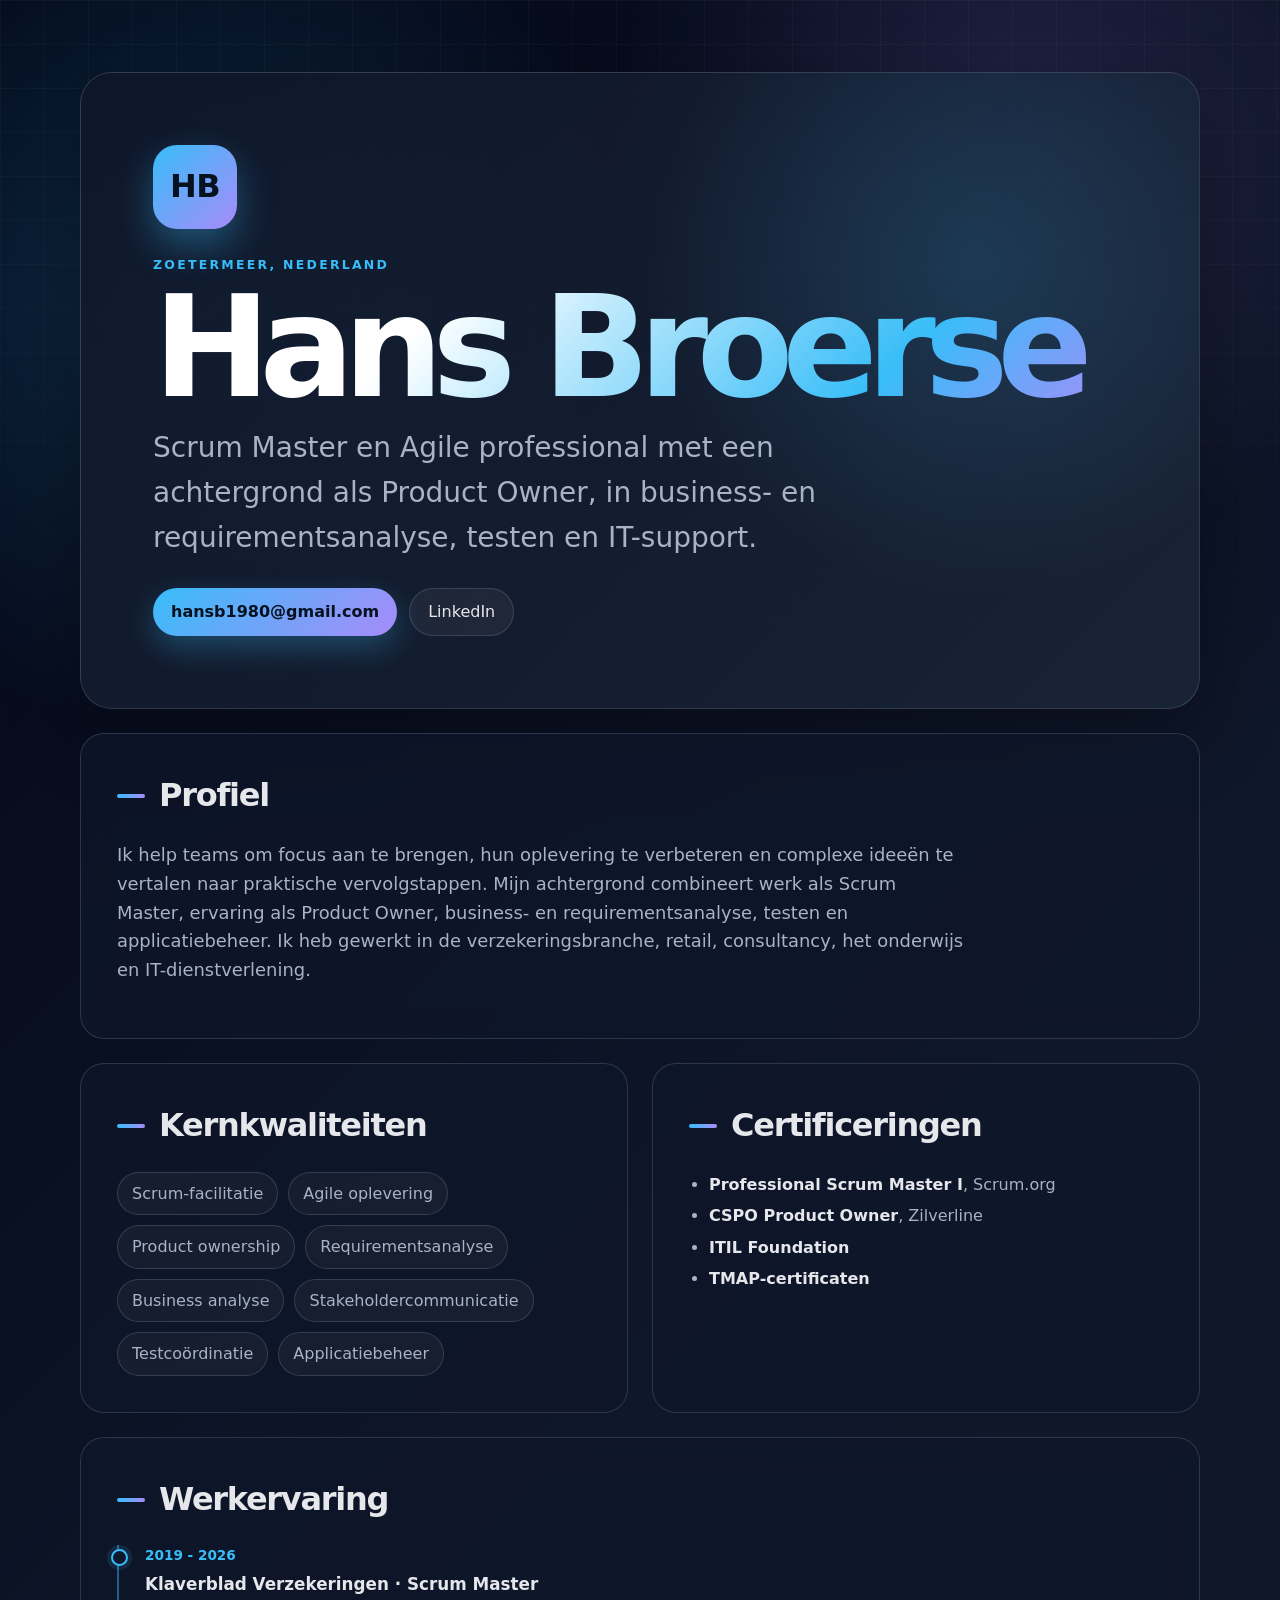
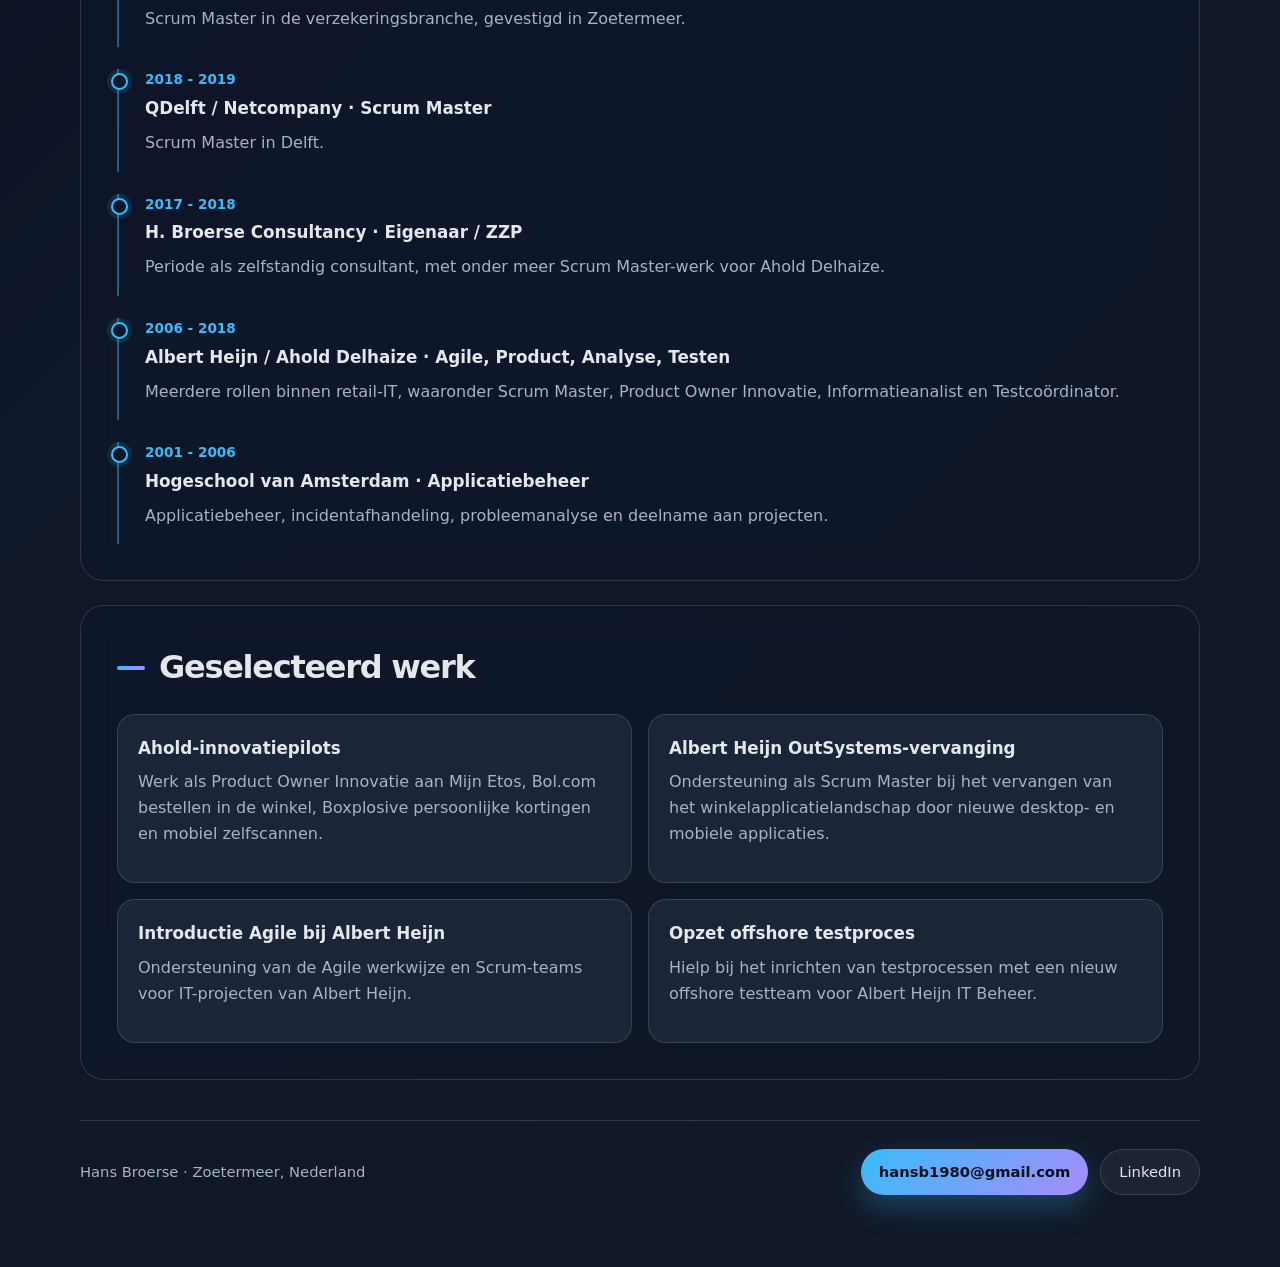
==== index.html @ 8f96da8b "Polish CV page styling Co-Authored-By: Claude Opus 4.8 <noreply@anthropic.com>" ====
<!doctype html>
<html lang="nl">
<head>
  <meta charset="utf-8">
  <meta name="viewport" content="width=device-width, initial-scale=1">
  <title>Hans Broerse | Scrum Master & Agile professional</title>
  <meta name="description" content="Hans Broerse is Scrum Master en Agile professional met ervaring als Product Owner, in business- en requirementsanalyse, testen en IT-support binnen retail, verzekeringen en consultancy.">
  <meta name="robots" content="index, follow">
  <meta name="author" content="Hans Broerse">
  <meta name="theme-color" content="#0f172a">
  <meta property="og:title" content="Hans Broerse | Scrum Master & Agile professional">
  <meta property="og:description" content="Scrum Master en Agile professional met ervaring als Product Owner, in business- en requirementsanalyse, testen en IT-support.">
  <meta property="og:type" content="profile">
  <meta property="og:url" content="https://hansbroerse.nl/">
  <meta property="og:site_name" content="Hans Broerse">
  <meta property="og:locale" content="nl_NL">
  <meta name="twitter:card" content="summary">
  <meta name="twitter:title" content="Hans Broerse | Scrum Master & Agile professional">
  <meta name="twitter:description" content="Scrum Master en Agile professional met ervaring als Product Owner, in business- en requirementsanalyse, testen en IT-support.">
  <link rel="canonical" href="https://hansbroerse.nl/">
  <link rel="me" href="https://www.linkedin.com/in/hans-broerse-25328b5/">
  <link rel="sitemap" type="application/xml" href="/sitemap.xml">
  <link rel="stylesheet" href="styles.css">
  <script type="application/ld+json">
  {
    "@context": "https://schema.org",
    "@type": "Person",
    "name": "Hans Broerse",
    "url": "https://hansbroerse.nl/",
    "email": "mailto:hansb1980@gmail.com",
    "jobTitle": "Scrum Master en Agile professional",
    "address": {
      "@type": "PostalAddress",
      "addressLocality": "Zoetermeer",
      "addressRegion": "Zuid-Holland",
      "addressCountry": "NL"
    },
    "sameAs": [
      "https://www.linkedin.com/in/hans-broerse-25328b5/"
    ],
    "knowsAbout": [
      "Scrum",
      "Agile delivery",
      "Product ownership",
      "Business analyse",
      "Requirementsanalyse",
      "Testcoördinatie",
      "Applicatiebeheer"
    ]
  }
  </script>
</head>
<body>
  <main class="page">
    <section class="hero" aria-labelledby="title">
      <div class="avatar" aria-hidden="true">HB</div>
      <p class="eyebrow">Zoetermeer, Nederland</p>
      <h1 id="title">Hans Broerse</h1>
      <p class="lead">Scrum Master en Agile professional met een achtergrond als Product Owner, in business- en requirementsanalyse, testen en IT-support.</p>
      <div class="actions" aria-label="Contactlinks">
        <a href="mailto:hansb1980@gmail.com">hansb1980@gmail.com</a>
        <a href="https://www.linkedin.com/in/hans-broerse-25328b5/">LinkedIn</a>
      </div>
    </section>

    <section class="panel intro" aria-labelledby="profile-title">
      <h2 id="profile-title">Profiel</h2>
      <p>
        Ik help teams om focus aan te brengen, hun oplevering te verbeteren en complexe ideeën te vertalen naar praktische vervolgstappen. Mijn achtergrond combineert werk als Scrum Master, ervaring als Product Owner, business- en requirementsanalyse, testen en applicatiebeheer. Ik heb gewerkt in de verzekeringsbranche, retail, consultancy, het onderwijs en IT-dienstverlening.
      </p>
    </section>

    <section class="grid two">
      <div class="panel">
        <h2>Kernkwaliteiten</h2>
        <ul class="tags">
          <li>Scrum-facilitatie</li>
          <li>Agile oplevering</li>
          <li>Product ownership</li>
          <li>Requirementsanalyse</li>
          <li>Business analyse</li>
          <li>Stakeholdercommunicatie</li>
          <li>Testcoördinatie</li>
          <li>Applicatiebeheer</li>
        </ul>
      </div>
      <div class="panel">
        <h2>Certificeringen</h2>
        <ul class="clean-list">
          <li><strong>Professional Scrum Master I</strong>, Scrum.org</li>
          <li><strong>CSPO Product Owner</strong>, Zilverline</li>
          <li><strong>ITIL Foundation</strong></li>
          <li><strong>TMAP-certificaten</strong></li>
        </ul>
      </div>
    </section>

    <section class="panel" aria-labelledby="experience-title">
      <h2 id="experience-title">Werkervaring</h2>
      <div class="timeline">
        <article>
          <span>2019 - 2026</span>
          <h3>Klaverblad Verzekeringen · Scrum Master</h3>
          <p>Scrum Master in de verzekeringsbranche, gevestigd in Zoetermeer.</p>
        </article>
        <article>
          <span>2018 - 2019</span>
          <h3>QDelft / Netcompany · Scrum Master</h3>
          <p>Scrum Master in Delft.</p>
        </article>
        <article>
          <span>2017 - 2018</span>
          <h3>H. Broerse Consultancy · Eigenaar / ZZP</h3>
          <p>Periode als zelfstandig consultant, met onder meer Scrum Master-werk voor Ahold Delhaize.</p>
        </article>
        <article>
          <span>2006 - 2018</span>
          <h3>Albert Heijn / Ahold Delhaize · Agile, Product, Analyse, Testen</h3>
          <p>Meerdere rollen binnen retail-IT, waaronder Scrum Master, Product Owner Innovatie, Informatieanalist en Testcoördinator.</p>
        </article>
        <article>
          <span>2001 - 2006</span>
          <h3>Hogeschool van Amsterdam · Applicatiebeheer</h3>
          <p>Applicatiebeheer, incidentafhandeling, probleemanalyse en deelname aan projecten.</p>
        </article>
      </div>
    </section>

    <section class="panel" aria-labelledby="projects-title">
      <h2 id="projects-title">Geselecteerd werk</h2>
      <div class="cards">
        <article>
          <h3>Ahold-innovatiepilots</h3>
          <p>Werk als Product Owner Innovatie aan Mijn Etos, Bol.com bestellen in de winkel, Boxplosive persoonlijke kortingen en mobiel zelfscannen.</p>
        </article>
        <article>
          <h3>Albert Heijn OutSystems-vervanging</h3>
          <p>Ondersteuning als Scrum Master bij het vervangen van het winkelapplicatielandschap door nieuwe desktop- en mobiele applicaties.</p>
        </article>
        <article>
          <h3>Introductie Agile bij Albert Heijn</h3>
          <p>Ondersteuning van de Agile werkwijze en Scrum-teams voor IT-projecten van Albert Heijn.</p>
        </article>
        <article>
          <h3>Opzet offshore testproces</h3>
          <p>Hielp bij het inrichten van testprocessen met een nieuw offshore testteam voor Albert Heijn IT Beheer.</p>
        </article>
      </div>
    </section>

    <footer class="site-footer">
      <p>Hans Broerse · Zoetermeer, Nederland</p>
      <div class="actions" aria-label="Contactlinks">
        <a href="mailto:hansb1980@gmail.com">hansb1980@gmail.com</a>
        <a href="https://www.linkedin.com/in/hans-broerse-25328b5/">LinkedIn</a>
      </div>
    </footer>
  </main>
</body>
</html>
---- styles.css ----
:root {
  color-scheme: dark;
  --bg: #0f172a;
  --panel: rgba(15, 23, 42, 0.78);
  --panel-strong: rgba(30, 41, 59, 0.86);
  --text: #e5e7eb;
  --muted: #a8b3c7;
  --accent: #38bdf8;
  --accent-2: #a78bfa;
  --line: rgba(148, 163, 184, 0.24);
  --shadow: 0 24px 80px rgba(0, 0, 0, 0.32);
}

* { box-sizing: border-box; }

html { scroll-behavior: smooth; }

body {
  margin: 0;
  min-height: 100vh;
  font-family: Inter, ui-sans-serif, system-ui, -apple-system, BlinkMacSystemFont, "Segoe UI", sans-serif;
  line-height: 1.6;
  color: var(--text);
  background:
    radial-gradient(circle at 15% 10%, rgba(56, 189, 248, 0.18), transparent 28rem),
    radial-gradient(circle at 80% 5%, rgba(167, 139, 250, 0.16), transparent 26rem),
    linear-gradient(135deg, #020617 0%, var(--bg) 50%, #111827 100%);
}

body::before {
  content: "";
  position: fixed;
  inset: 0;
  pointer-events: none;
  background-image: linear-gradient(rgba(255,255,255,0.035) 1px, transparent 1px), linear-gradient(90deg, rgba(255,255,255,0.035) 1px, transparent 1px);
  background-size: 44px 44px;
  mask-image: linear-gradient(to bottom, black, transparent 85%);
}

.page {
  width: min(1120px, calc(100% - 32px));
  margin: 0 auto;
  padding: 72px 0;
}

/* Entrance animation with a light stagger. */
@keyframes rise {
  from { opacity: 0; transform: translateY(18px); }
  to { opacity: 1; transform: none; }
}

.page > * { animation: rise 0.6s cubic-bezier(0.2, 0.8, 0.2, 1) both; }
.page > *:nth-child(2) { animation-delay: 0.06s; }
.page > *:nth-child(3) { animation-delay: 0.12s; }
.page > *:nth-child(4) { animation-delay: 0.18s; }
.page > *:nth-child(5) { animation-delay: 0.24s; }
.page > *:nth-child(6) { animation-delay: 0.30s; }

.hero {
  position: relative;
  padding: 72px clamp(24px, 6vw, 72px);
  border: 1px solid var(--line);
  border-radius: 32px;
  background: linear-gradient(135deg, rgba(15, 23, 42, 0.92), rgba(30, 41, 59, 0.72));
  box-shadow: var(--shadow);
  overflow: hidden;
}

.hero::after {
  content: "";
  position: absolute;
  top: -40%;
  right: -10%;
  width: 60%;
  height: 140%;
  background: radial-gradient(circle, rgba(56, 189, 248, 0.16), transparent 60%);
  pointer-events: none;
}

.avatar {
  position: relative;
  z-index: 1;
  display: grid;
  place-items: center;
  width: 84px;
  height: 84px;
  margin-bottom: 26px;
  border-radius: 24px;
  font-size: 2rem;
  font-weight: 800;
  letter-spacing: -0.02em;
  color: #06121f;
  background: linear-gradient(135deg, var(--accent), var(--accent-2));
  box-shadow: 0 16px 36px rgba(56, 189, 248, 0.35);
}

.eyebrow {
  position: relative;
  z-index: 1;
  margin: 0 0 12px;
  color: var(--accent);
  font-size: 0.78rem;
  font-weight: 700;
  letter-spacing: 0.18em;
  text-transform: uppercase;
}

h1, h2, h3, p { margin-top: 0; }

h1 {
  position: relative;
  z-index: 1;
  margin-bottom: 18px;
  max-width: 10ch;
  font-size: clamp(3.6rem, 11vw, 8.8rem);
  line-height: 0.86;
  letter-spacing: -0.08em;
  background: linear-gradient(135deg, #ffffff 28%, var(--accent) 75%, var(--accent-2));
  -webkit-background-clip: text;
  background-clip: text;
  color: transparent;
}

h2 {
  display: flex;
  align-items: center;
  gap: 14px;
  margin-bottom: 20px;
  font-size: clamp(1.35rem, 3vw, 2rem);
  letter-spacing: -0.04em;
}

h2::before {
  content: "";
  flex: none;
  width: 28px;
  height: 4px;
  border-radius: 4px;
  background: linear-gradient(90deg, var(--accent), var(--accent-2));
}

h3 {
  margin-bottom: 8px;
  font-size: 1.05rem;
}

.lead {
  position: relative;
  z-index: 1;
  max-width: 780px;
  margin-bottom: 28px;
  color: var(--muted);
  font-size: clamp(1.2rem, 2.3vw, 1.75rem);
}

.actions {
  position: relative;
  z-index: 1;
  display: flex;
  flex-wrap: wrap;
  gap: 12px;
}

.actions a {
  display: inline-flex;
  align-items: center;
  min-height: 44px;
  padding: 10px 18px;
  border: 1px solid var(--line);
  border-radius: 999px;
  color: var(--text);
  text-decoration: none;
  background: rgba(255, 255, 255, 0.05);
  transition: transform 0.2s ease, border-color 0.2s ease, box-shadow 0.2s ease;
}

.actions a:first-child {
  border: none;
  color: #06121f;
  font-weight: 600;
  background: linear-gradient(135deg, var(--accent), var(--accent-2));
  box-shadow: 0 12px 30px rgba(56, 189, 248, 0.28);
}

.actions a:hover {
  transform: translateY(-2px);
  border-color: var(--accent);
}

.panel {
  margin-top: 24px;
  padding: clamp(22px, 4vw, 36px);
  border: 1px solid var(--line);
  border-radius: 24px;
  background: var(--panel);
  backdrop-filter: blur(16px);
}

.intro p {
  max-width: 850px;
  color: var(--muted);
  font-size: 1.12rem;
}

.grid {
  display: grid;
  gap: 24px;
  margin-top: 24px;
}

.grid.two { grid-template-columns: repeat(2, minmax(0, 1fr)); }
.grid.two .panel { margin-top: 0; }

.tags {
  display: flex;
  flex-wrap: wrap;
  gap: 10px;
  padding: 0;
  margin: 0;
  list-style: none;
}

.tags li {
  padding: 8px 14px;
  border: 1px solid var(--line);
  border-radius: 999px;
  color: var(--muted);
  background: rgba(255, 255, 255, 0.04);
  transition: color 0.2s ease, border-color 0.2s ease, background 0.2s ease;
}

.tags li:hover {
  color: var(--text);
  border-color: var(--accent);
  background: rgba(56, 189, 248, 0.10);
}

.clean-list {
  padding-left: 20px;
  margin: 0;
  color: var(--muted);
}

.clean-list li { margin-bottom: 6px; }
.clean-list strong { color: var(--text); }

.timeline {
  display: grid;
  gap: 22px;
}

.timeline article {
  position: relative;
  padding-left: 26px;
  border-left: 2px solid rgba(56, 189, 248, 0.45);
}

.timeline article::before {
  content: "";
  position: absolute;
  left: -8px;
  top: 4px;
  width: 13px;
  height: 13px;
  border-radius: 50%;
  background: var(--bg);
  border: 2px solid var(--accent);
  box-shadow: 0 0 0 4px rgba(56, 189, 248, 0.12);
}

.timeline span {
  display: block;
  margin-bottom: 4px;
  color: var(--accent);
  font-size: 0.85rem;
  font-weight: 700;
}

.timeline p,
.cards p { color: var(--muted); }

.cards {
  display: grid;
  grid-template-columns: repeat(2, minmax(0, 1fr));
  gap: 16px;
}

.cards article {
  padding: 20px;
  border: 1px solid var(--line);
  border-radius: 18px;
  background: var(--panel-strong);
  transition: transform 0.25s ease, border-color 0.25s ease, box-shadow 0.25s ease;
}

.cards article:hover {
  transform: translateY(-4px);
  border-color: var(--accent);
  box-shadow: 0 18px 44px rgba(0, 0, 0, 0.38);
}

.site-footer {
  display: flex;
  flex-wrap: wrap;
  align-items: center;
  justify-content: space-between;
  gap: 16px;
  margin-top: 40px;
  padding-top: 28px;
  border-top: 1px solid var(--line);
  color: var(--muted);
  font-size: 0.92rem;
}

.site-footer p { margin: 0; }

@media (max-width: 760px) {
  .page { padding: 28px 0; }
  .hero { border-radius: 24px; }
  .grid.two,
  .cards { grid-template-columns: 1fr; }
  h1 { font-size: clamp(3.25rem, 18vw, 5.5rem); }
}

@media (prefers-reduced-motion: reduce) {
  .page > * { animation: none; }
  html { scroll-behavior: auto; }
}

@media print {
  body { background: #fff; color: #000; }
  body::before, .hero::after { display: none; }
  .hero, .panel, .cards article {
    border-color: #d1d5db;
    box-shadow: none;
    background: #fff;
    backdrop-filter: none;
  }
  h1 { -webkit-text-fill-color: #0f172a; color: #0f172a; }
  .lead, .intro p, .tags li, .clean-list, .timeline p, .cards p, .site-footer { color: #1f2937; }
  .actions { display: none; }
}
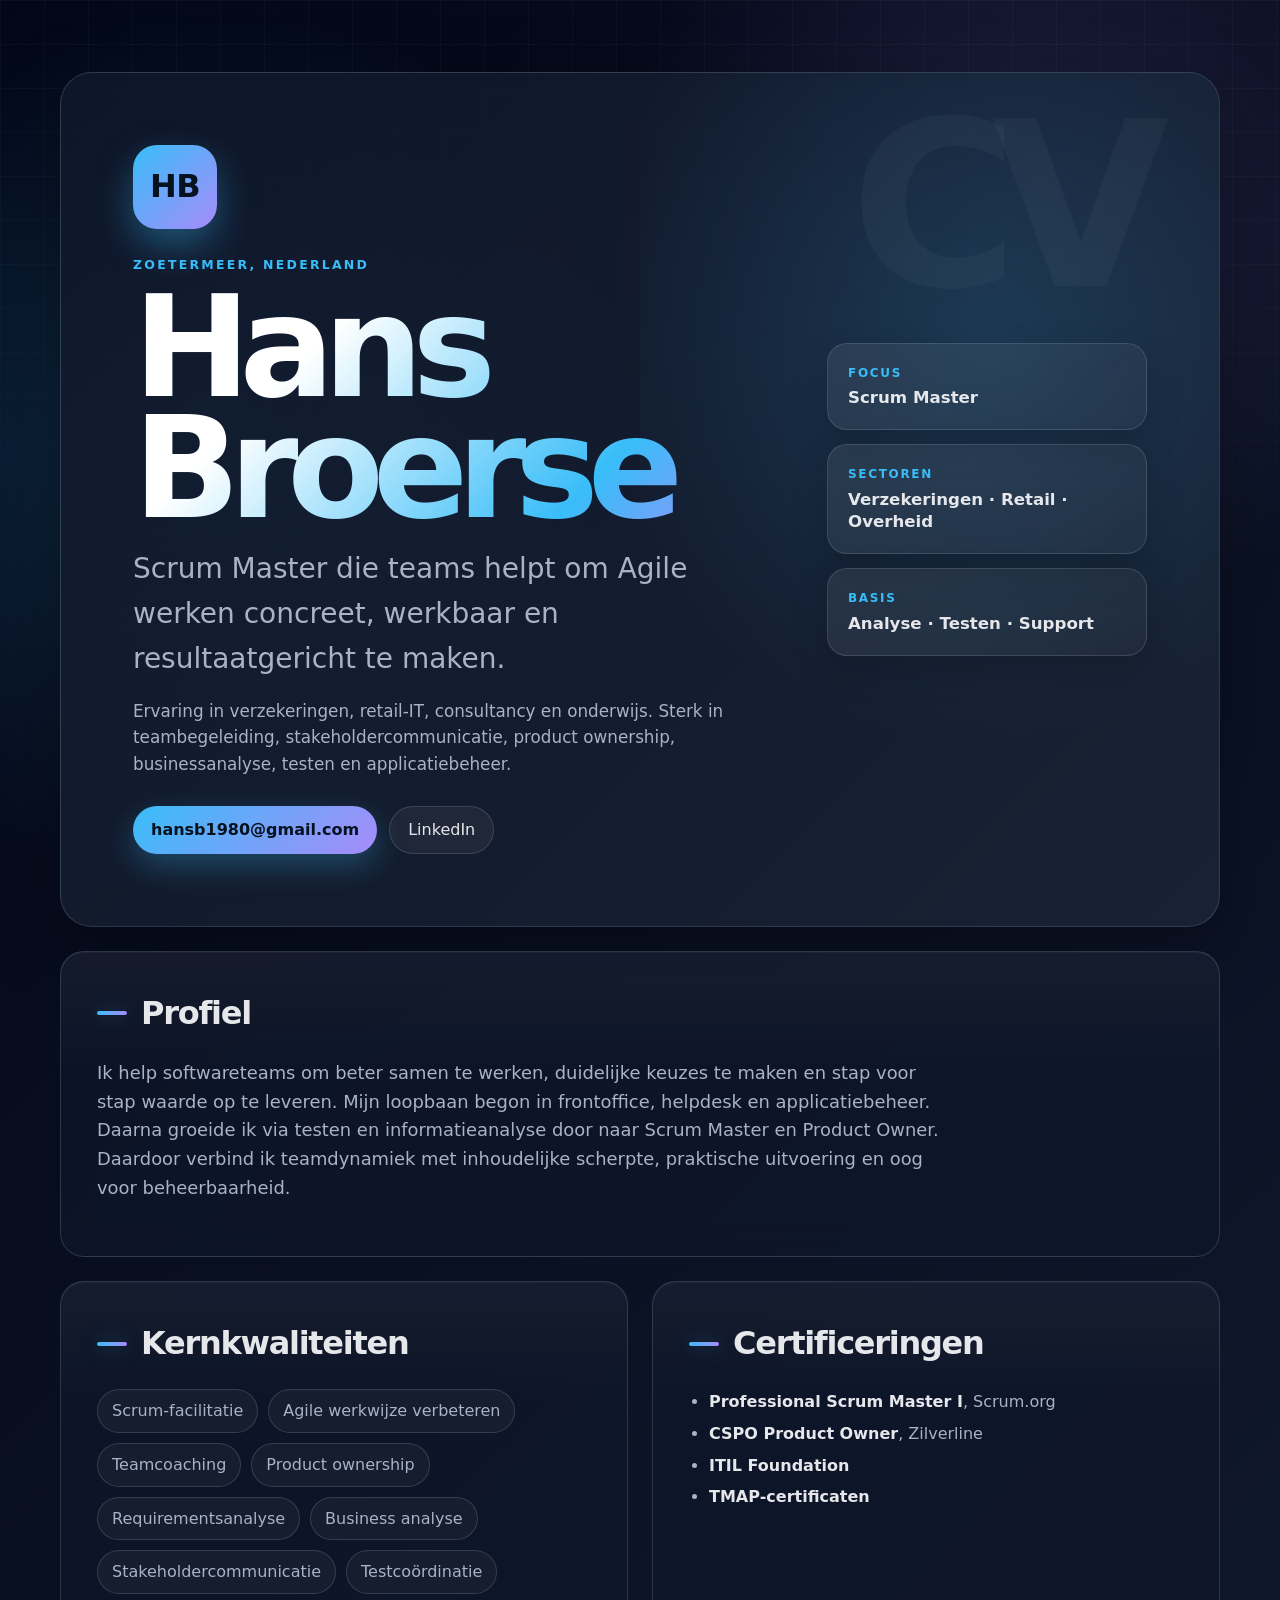
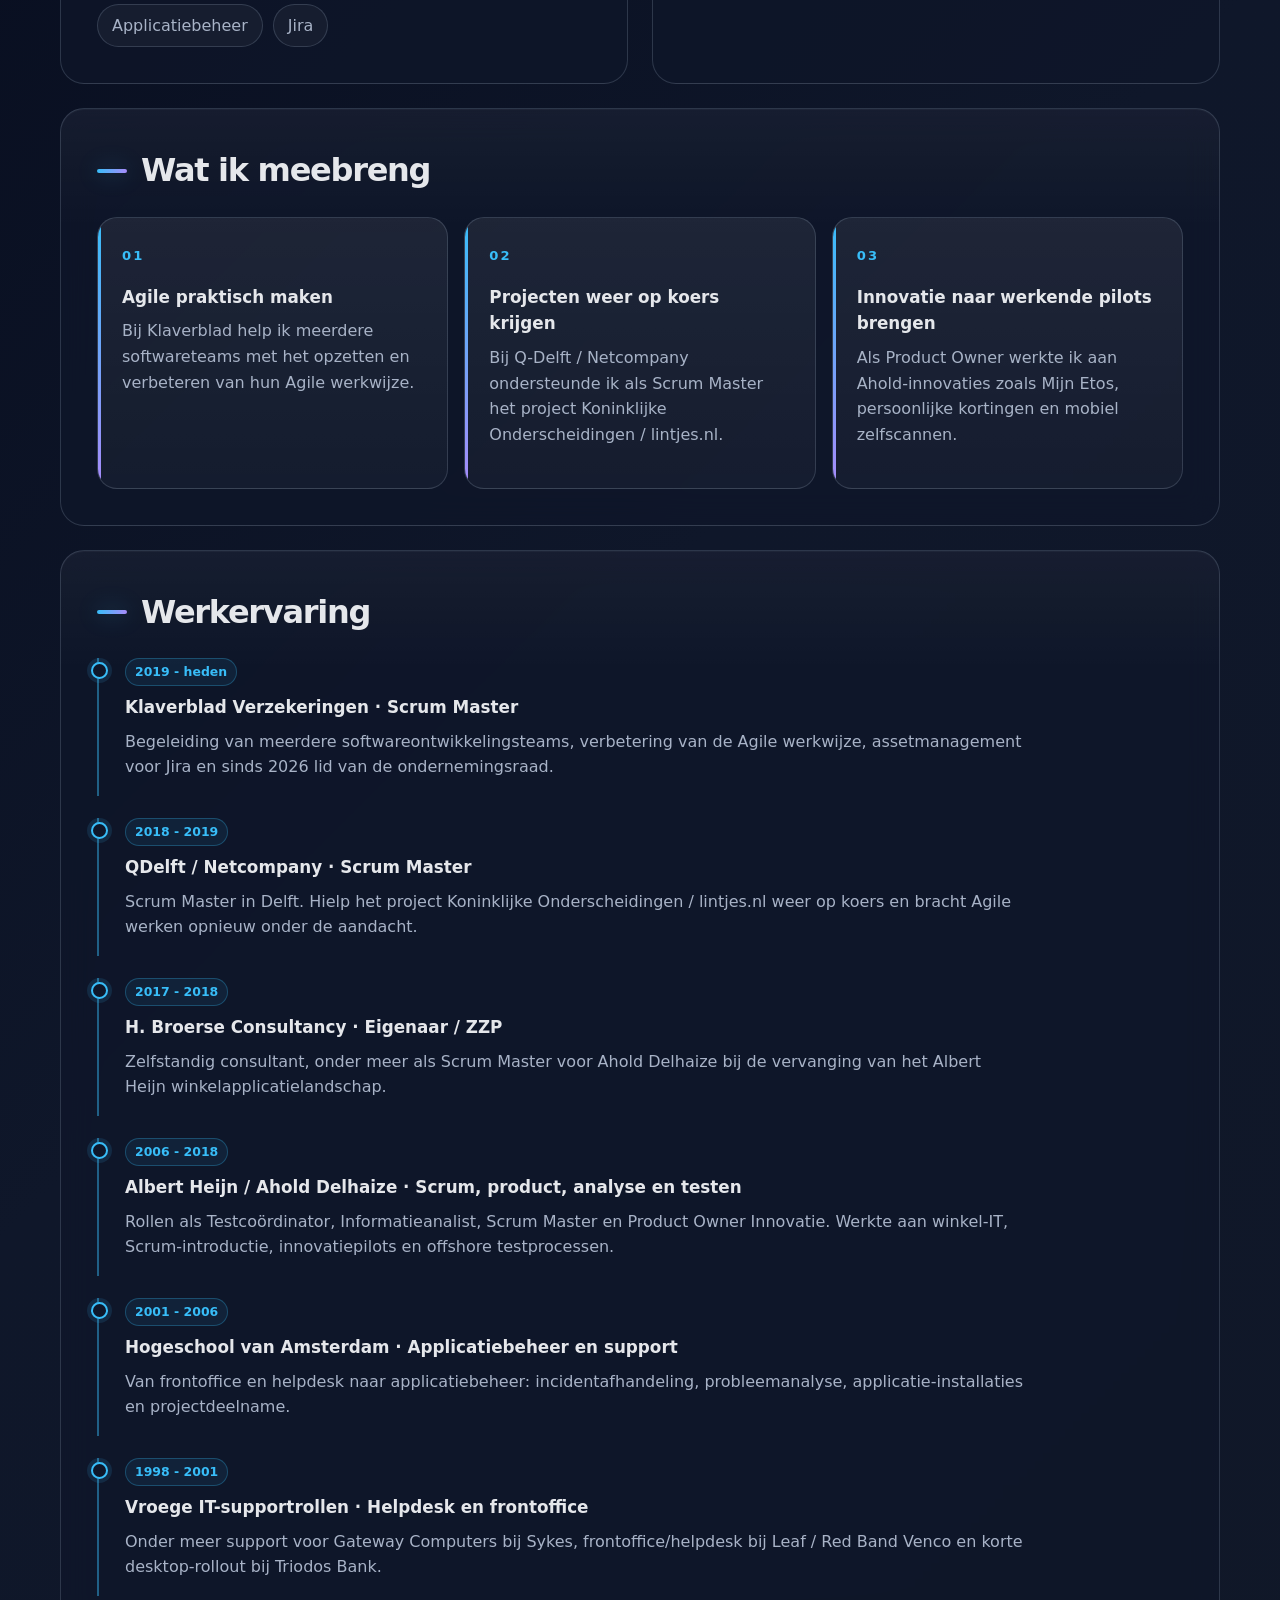
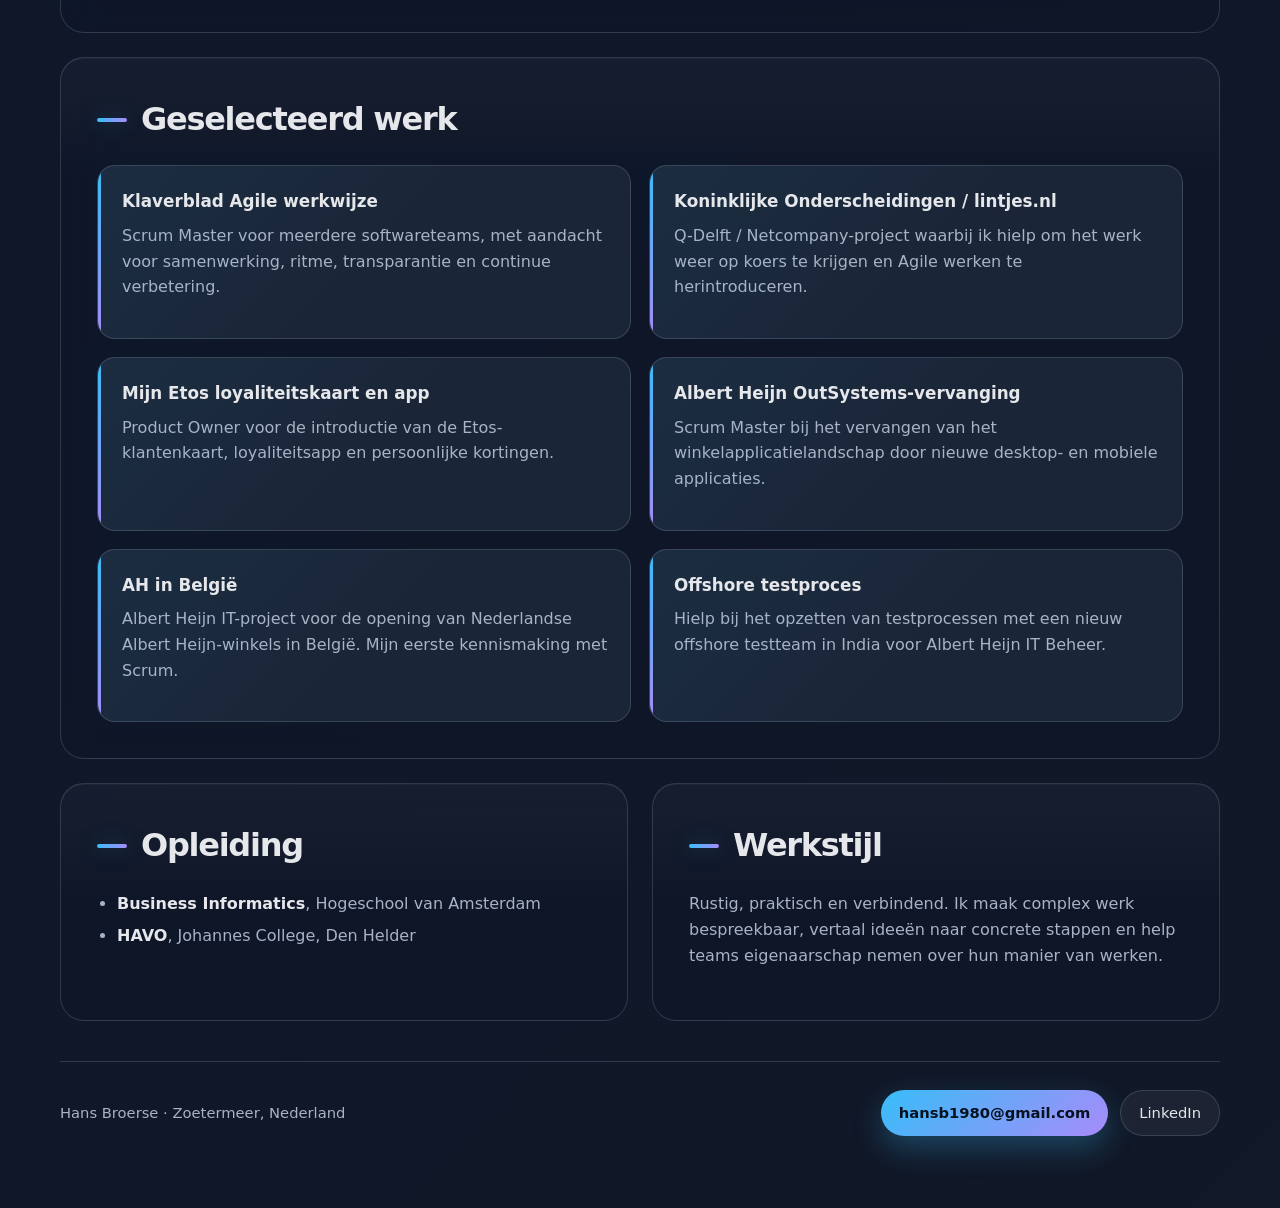
==== commit 847aac97: "Update CV website content and styling" ====
--- a/index.html
+++ b/index.html
@@ -4,19 +4,19 @@
   <meta charset="utf-8">
   <meta name="viewport" content="width=device-width, initial-scale=1">
   <title>Hans Broerse | Scrum Master & Agile professional</title>
-  <meta name="description" content="Hans Broerse is Scrum Master en Agile professional met ervaring als Product Owner, in business- en requirementsanalyse, testen en IT-support binnen retail, verzekeringen en consultancy.">
+  <meta name="description" content="Hans Broerse is Scrum Master en Agile professional in Zoetermeer met ervaring in Scrum, product ownership, businessanalyse, testen, applicatiebeheer, retail-IT en verzekeringen.">
   <meta name="robots" content="index, follow">
   <meta name="author" content="Hans Broerse">
   <meta name="theme-color" content="#0f172a">
   <meta property="og:title" content="Hans Broerse | Scrum Master & Agile professional">
-  <meta property="og:description" content="Scrum Master en Agile professional met ervaring als Product Owner, in business- en requirementsanalyse, testen en IT-support.">
+  <meta property="og:description" content="Scrum Master met ervaring in Agile werken, product ownership, businessanalyse, testen, retail-IT en verzekeringen.">
   <meta property="og:type" content="profile">
   <meta property="og:url" content="https://hansbroerse.nl/">
   <meta property="og:site_name" content="Hans Broerse">
   <meta property="og:locale" content="nl_NL">
   <meta name="twitter:card" content="summary">
   <meta name="twitter:title" content="Hans Broerse | Scrum Master & Agile professional">
-  <meta name="twitter:description" content="Scrum Master en Agile professional met ervaring als Product Owner, in business- en requirementsanalyse, testen en IT-support.">
+  <meta name="twitter:description" content="Scrum Master met ervaring in Agile werken, product ownership, businessanalyse, testen, retail-IT en verzekeringen.">
   <link rel="canonical" href="https://hansbroerse.nl/">
   <link rel="me" href="https://www.linkedin.com/in/hans-broerse-25328b5/">
   <link rel="sitemap" type="application/xml" href="/sitemap.xml">
@@ -45,7 +45,8 @@
       "Business analyse",
       "Requirementsanalyse",
       "Testcoördinatie",
-      "Applicatiebeheer"
+      "Applicatiebeheer",
+      "Jira"
     ]
   }
   </script>
@@ -53,20 +54,28 @@
 <body>
   <main class="page">
     <section class="hero" aria-labelledby="title">
-      <div class="avatar" aria-hidden="true">HB</div>
-      <p class="eyebrow">Zoetermeer, Nederland</p>
-      <h1 id="title">Hans Broerse</h1>
-      <p class="lead">Scrum Master en Agile professional met een achtergrond als Product Owner, in business- en requirementsanalyse, testen en IT-support.</p>
-      <div class="actions" aria-label="Contactlinks">
-        <a href="mailto:hansb1980@gmail.com">hansb1980@gmail.com</a>
-        <a href="https://www.linkedin.com/in/hans-broerse-25328b5/">LinkedIn</a>
-      </div>
+      <div class="hero-content">
+        <div class="avatar" aria-hidden="true">HB</div>
+        <p class="eyebrow">Zoetermeer, Nederland</p>
+        <h1 id="title">Hans Broerse</h1>
+        <p class="lead">Scrum Master die teams helpt om Agile werken concreet, werkbaar en resultaatgericht te maken.</p>
+        <p class="hero-summary">Ervaring in verzekeringen, retail-IT, consultancy en onderwijs. Sterk in teambegeleiding, stakeholdercommunicatie, product ownership, businessanalyse, testen en applicatiebeheer.</p>
+        <div class="actions" aria-label="Contactlinks">
+          <a href="mailto:hansb1980@gmail.com">hansb1980@gmail.com</a>
+          <a href="https://www.linkedin.com/in/hans-broerse-25328b5/">LinkedIn</a>
+        </div>
+      </div>
+      <dl class="hero-facts" aria-label="CV in het kort">
+        <div><dt>Focus</dt><dd>Scrum Master</dd></div>
+        <div><dt>Sectoren</dt><dd>Verzekeringen · Retail · Overheid</dd></div>
+        <div><dt>Basis</dt><dd>Analyse · Testen · Support</dd></div>
+      </dl>
     </section>
 
     <section class="panel intro" aria-labelledby="profile-title">
       <h2 id="profile-title">Profiel</h2>
       <p>
-        Ik help teams om focus aan te brengen, hun oplevering te verbeteren en complexe ideeën te vertalen naar praktische vervolgstappen. Mijn achtergrond combineert werk als Scrum Master, ervaring als Product Owner, business- en requirementsanalyse, testen en applicatiebeheer. Ik heb gewerkt in de verzekeringsbranche, retail, consultancy, het onderwijs en IT-dienstverlening.
+        Ik help softwareteams om beter samen te werken, duidelijke keuzes te maken en stap voor stap waarde op te leveren. Mijn loopbaan begon in frontoffice, helpdesk en applicatiebeheer. Daarna groeide ik via testen en informatieanalyse door naar Scrum Master en Product Owner. Daardoor verbind ik teamdynamiek met inhoudelijke scherpte, praktische uitvoering en oog voor beheerbaarheid.
       </p>
     </section>
 
@@ -75,13 +84,15 @@
         <h2>Kernkwaliteiten</h2>
         <ul class="tags">
           <li>Scrum-facilitatie</li>
-          <li>Agile oplevering</li>
+          <li>Agile werkwijze verbeteren</li>
+          <li>Teamcoaching</li>
           <li>Product ownership</li>
           <li>Requirementsanalyse</li>
           <li>Business analyse</li>
           <li>Stakeholdercommunicatie</li>
           <li>Testcoördinatie</li>
           <li>Applicatiebeheer</li>
+          <li>Jira</li>
         </ul>
       </div>
       <div class="panel">
@@ -95,33 +106,59 @@
       </div>
     </section>
 
+    <section class="panel" aria-labelledby="highlights-title">
+      <h2 id="highlights-title">Wat ik meebreng</h2>
+      <div class="highlight-grid">
+        <article>
+          <span>01</span>
+          <h3>Agile praktisch maken</h3>
+          <p>Bij Klaverblad help ik meerdere softwareteams met het opzetten en verbeteren van hun Agile werkwijze.</p>
+        </article>
+        <article>
+          <span>02</span>
+          <h3>Projecten weer op koers krijgen</h3>
+          <p>Bij Q-Delft / Netcompany ondersteunde ik als Scrum Master het project Koninklijke Onderscheidingen / lintjes.nl.</p>
+        </article>
+        <article>
+          <span>03</span>
+          <h3>Innovatie naar werkende pilots brengen</h3>
+          <p>Als Product Owner werkte ik aan Ahold-innovaties zoals Mijn Etos, persoonlijke kortingen en mobiel zelfscannen.</p>
+        </article>
+      </div>
+    </section>
+
     <section class="panel" aria-labelledby="experience-title">
       <h2 id="experience-title">Werkervaring</h2>
       <div class="timeline">
         <article>
-          <span>2019 - 2026</span>
+          <span>2019 - heden</span>
           <h3>Klaverblad Verzekeringen · Scrum Master</h3>
-          <p>Scrum Master in de verzekeringsbranche, gevestigd in Zoetermeer.</p>
+          <p>Begeleiding van meerdere softwareontwikkelingsteams, verbetering van de Agile werkwijze, assetmanagement voor Jira en sinds 2026 lid van de ondernemingsraad.</p>
         </article>
         <article>
           <span>2018 - 2019</span>
           <h3>QDelft / Netcompany · Scrum Master</h3>
-          <p>Scrum Master in Delft.</p>
+          <p>Scrum Master in Delft. Hielp het project Koninklijke Onderscheidingen / lintjes.nl weer op koers en bracht Agile werken opnieuw onder de aandacht.</p>
         </article>
         <article>
           <span>2017 - 2018</span>
           <h3>H. Broerse Consultancy · Eigenaar / ZZP</h3>
-          <p>Periode als zelfstandig consultant, met onder meer Scrum Master-werk voor Ahold Delhaize.</p>
+          <p>Zelfstandig consultant, onder meer als Scrum Master voor Ahold Delhaize bij de vervanging van het Albert Heijn winkelapplicatielandschap.</p>
         </article>
         <article>
           <span>2006 - 2018</span>
-          <h3>Albert Heijn / Ahold Delhaize · Agile, Product, Analyse, Testen</h3>
-          <p>Meerdere rollen binnen retail-IT, waaronder Scrum Master, Product Owner Innovatie, Informatieanalist en Testcoördinator.</p>
+          <h3>Albert Heijn / Ahold Delhaize · Scrum, product, analyse en testen</h3>
+          <p>Rollen als Testcoördinator, Informatieanalist, Scrum Master en Product Owner Innovatie. Werkte aan winkel-IT, Scrum-introductie, innovatiepilots en offshore testprocessen.</p>
         </article>
         <article>
           <span>2001 - 2006</span>
-          <h3>Hogeschool van Amsterdam · Applicatiebeheer</h3>
-          <p>Applicatiebeheer, incidentafhandeling, probleemanalyse en deelname aan projecten.</p>
+          <h3>Hogeschool van Amsterdam · Applicatiebeheer en support</h3>
+          <p>Van frontoffice en helpdesk naar applicatiebeheer: incidentafhandeling, probleemanalyse, applicatie-installaties en projectdeelname.</p>
+        </article>
+        <article>
+          <span>1998 - 2001</span>
+          <h3>Vroege IT-supportrollen · Helpdesk en frontoffice</h3>
+          <p>Onder meer support voor Gateway Computers bij Sykes, frontoffice/helpdesk bij Leaf / Red Band Venco en korte desktop-rollout bij Triodos Bank.</p>
         </article>
       </div>
     </section>
@@ -130,21 +167,43 @@
       <h2 id="projects-title">Geselecteerd werk</h2>
       <div class="cards">
         <article>
-          <h3>Ahold-innovatiepilots</h3>
-          <p>Werk als Product Owner Innovatie aan Mijn Etos, Bol.com bestellen in de winkel, Boxplosive persoonlijke kortingen en mobiel zelfscannen.</p>
+          <h3>Klaverblad Agile werkwijze</h3>
+          <p>Scrum Master voor meerdere softwareteams, met aandacht voor samenwerking, ritme, transparantie en continue verbetering.</p>
+        </article>
+        <article>
+          <h3>Koninklijke Onderscheidingen / lintjes.nl</h3>
+          <p>Q-Delft / Netcompany-project waarbij ik hielp om het werk weer op koers te krijgen en Agile werken te herintroduceren.</p>
+        </article>
+        <article>
+          <h3>Mijn Etos loyaliteitskaart en app</h3>
+          <p>Product Owner voor de introductie van de Etos-klantenkaart, loyaliteitsapp en persoonlijke kortingen.</p>
         </article>
         <article>
           <h3>Albert Heijn OutSystems-vervanging</h3>
-          <p>Ondersteuning als Scrum Master bij het vervangen van het winkelapplicatielandschap door nieuwe desktop- en mobiele applicaties.</p>
-        </article>
-        <article>
-          <h3>Introductie Agile bij Albert Heijn</h3>
-          <p>Ondersteuning van de Agile werkwijze en Scrum-teams voor IT-projecten van Albert Heijn.</p>
-        </article>
-        <article>
-          <h3>Opzet offshore testproces</h3>
-          <p>Hielp bij het inrichten van testprocessen met een nieuw offshore testteam voor Albert Heijn IT Beheer.</p>
-        </article>
+          <p>Scrum Master bij het vervangen van het winkelapplicatielandschap door nieuwe desktop- en mobiele applicaties.</p>
+        </article>
+        <article>
+          <h3>AH in België</h3>
+          <p>Albert Heijn IT-project voor de opening van Nederlandse Albert Heijn-winkels in België. Mijn eerste kennismaking met Scrum.</p>
+        </article>
+        <article>
+          <h3>Offshore testproces</h3>
+          <p>Hielp bij het opzetten van testprocessen met een nieuw offshore testteam in India voor Albert Heijn IT Beheer.</p>
+        </article>
+      </div>
+    </section>
+
+    <section class="grid two">
+      <div class="panel">
+        <h2>Opleiding</h2>
+        <ul class="clean-list">
+          <li><strong>Business Informatics</strong>, Hogeschool van Amsterdam</li>
+          <li><strong>HAVO</strong>, Johannes College, Den Helder</li>
+        </ul>
+      </div>
+      <div class="panel">
+        <h2>Werkstijl</h2>
+        <p class="muted-text">Rustig, praktisch en verbindend. Ik maak complex werk bespreekbaar, vertaal ideeën naar concrete stappen en help teams eigenaarschap nemen over hun manier van werken.</p>
       </div>
     </section>
 
--- a/styles.css
+++ b/styles.css
@@ -38,7 +38,7 @@
 }
 
 .page {
-  width: min(1120px, calc(100% - 32px));
+  width: min(1160px, calc(100% - 32px));
   margin: 0 auto;
   padding: 72px 0;
 }
@@ -58,12 +58,35 @@
 
 .hero {
   position: relative;
+  display: grid;
+  grid-template-columns: minmax(0, 1fr) 320px;
+  gap: clamp(28px, 6vw, 64px);
+  align-items: center;
   padding: 72px clamp(24px, 6vw, 72px);
   border: 1px solid var(--line);
   border-radius: 32px;
   background: linear-gradient(135deg, rgba(15, 23, 42, 0.92), rgba(30, 41, 59, 0.72));
   box-shadow: var(--shadow);
   overflow: hidden;
+}
+
+.hero-content,
+.hero-facts {
+  position: relative;
+  z-index: 1;
+}
+
+.hero::before {
+  content: "CV";
+  position: absolute;
+  right: clamp(26px, 6vw, 82px);
+  top: 18px;
+  color: rgba(255, 255, 255, 0.035);
+  font-size: clamp(8rem, 18vw, 15rem);
+  font-weight: 900;
+  letter-spacing: -0.12em;
+  line-height: 1;
+  pointer-events: none;
 }
 
 .hero::after {
@@ -133,10 +156,11 @@
 h2::before {
   content: "";
   flex: none;
-  width: 28px;
+  width: 30px;
   height: 4px;
   border-radius: 4px;
   background: linear-gradient(90deg, var(--accent), var(--accent-2));
+  box-shadow: 0 0 22px rgba(56, 189, 248, 0.35);
 }
 
 h3 {
@@ -148,9 +172,47 @@
   position: relative;
   z-index: 1;
   max-width: 780px;
+  margin-bottom: 16px;
+  color: var(--muted);
+  font-size: clamp(1.2rem, 2.3vw, 1.75rem);
+}
+
+.hero-summary {
+  max-width: 720px;
   margin-bottom: 28px;
   color: var(--muted);
-  font-size: clamp(1.2rem, 2.3vw, 1.75rem);
+  font-size: 1.05rem;
+}
+
+.hero-facts {
+  display: grid;
+  gap: 14px;
+  margin: 0;
+}
+
+.hero-facts div {
+  padding: 20px;
+  border: 1px solid var(--line);
+  border-radius: 20px;
+  background: linear-gradient(135deg, rgba(255, 255, 255, 0.08), rgba(255, 255, 255, 0.035));
+  box-shadow: 0 16px 36px rgba(0, 0, 0, 0.18);
+}
+
+.hero-facts dt {
+  margin-bottom: 4px;
+  color: var(--accent);
+  font-size: 0.75rem;
+  font-weight: 800;
+  letter-spacing: 0.14em;
+  text-transform: uppercase;
+}
+
+.hero-facts dd {
+  margin: 0;
+  color: var(--text);
+  font-size: 1.04rem;
+  font-weight: 750;
+  line-height: 1.35;
 }
 
 .actions {
@@ -188,11 +250,15 @@
 }
 
 .panel {
+  position: relative;
   margin-top: 24px;
   padding: clamp(22px, 4vw, 36px);
   border: 1px solid var(--line);
   border-radius: 24px;
-  background: var(--panel);
+  background:
+    linear-gradient(180deg, rgba(255, 255, 255, 0.035), transparent 120px),
+    var(--panel);
+  box-shadow: inset 0 1px 0 rgba(255, 255, 255, 0.035);
   backdrop-filter: blur(16px);
 }
 
@@ -243,6 +309,44 @@
 
 .clean-list li { margin-bottom: 6px; }
 .clean-list strong { color: var(--text); }
+
+.highlight-grid {
+  display: grid;
+  grid-template-columns: repeat(3, minmax(0, 1fr));
+  gap: 16px;
+}
+
+.highlight-grid article {
+  position: relative;
+  padding: 24px;
+  border: 1px solid var(--line);
+  border-radius: 20px;
+  background: linear-gradient(180deg, rgba(255, 255, 255, 0.07), rgba(255, 255, 255, 0.03));
+  overflow: hidden;
+}
+
+.highlight-grid article::before,
+.cards article::before {
+  content: "";
+  position: absolute;
+  inset: 0 auto 0 0;
+  width: 3px;
+  background: linear-gradient(180deg, var(--accent), var(--accent-2));
+}
+
+.highlight-grid span {
+  display: inline-flex;
+  margin-bottom: 18px;
+  color: var(--accent);
+  font-size: 0.82rem;
+  font-weight: 800;
+  letter-spacing: 0.16em;
+}
+
+.highlight-grid p,
+.muted-text {
+  color: var(--muted);
+}
 
 .timeline {
   display: grid;
@@ -269,27 +373,41 @@
 }
 
 .timeline span {
-  display: block;
-  margin-bottom: 4px;
+  display: inline-flex;
+  margin-bottom: 8px;
+  padding: 3px 9px;
+  border: 1px solid rgba(56, 189, 248, 0.28);
+  border-radius: 999px;
   color: var(--accent);
-  font-size: 0.85rem;
-  font-weight: 700;
+  background: rgba(56, 189, 248, 0.08);
+  font-size: 0.78rem;
+  font-weight: 800;
 }
 
 .timeline p,
 .cards p { color: var(--muted); }
 
+.timeline p {
+  max-width: 900px;
+  font-size: 1rem;
+}
+
 .cards {
   display: grid;
   grid-template-columns: repeat(2, minmax(0, 1fr));
-  gap: 16px;
+  gap: 18px;
 }
 
 .cards article {
-  padding: 20px;
+  position: relative;
+  min-height: 132px;
+  padding: 22px 22px 22px 24px;
   border: 1px solid var(--line);
   border-radius: 18px;
-  background: var(--panel-strong);
+  background:
+    linear-gradient(135deg, rgba(56, 189, 248, 0.055), transparent 55%),
+    var(--panel-strong);
+  overflow: hidden;
   transition: transform 0.25s ease, border-color 0.25s ease, box-shadow 0.25s ease;
 }
 
@@ -316,8 +434,13 @@
 
 @media (max-width: 760px) {
   .page { padding: 28px 0; }
-  .hero { border-radius: 24px; }
+  .hero {
+    grid-template-columns: 1fr;
+    border-radius: 24px;
+  }
+  .hero-facts { grid-template-columns: 1fr; }
   .grid.two,
+  .highlight-grid,
   .cards { grid-template-columns: 1fr; }
   h1 { font-size: clamp(3.25rem, 18vw, 5.5rem); }
 }
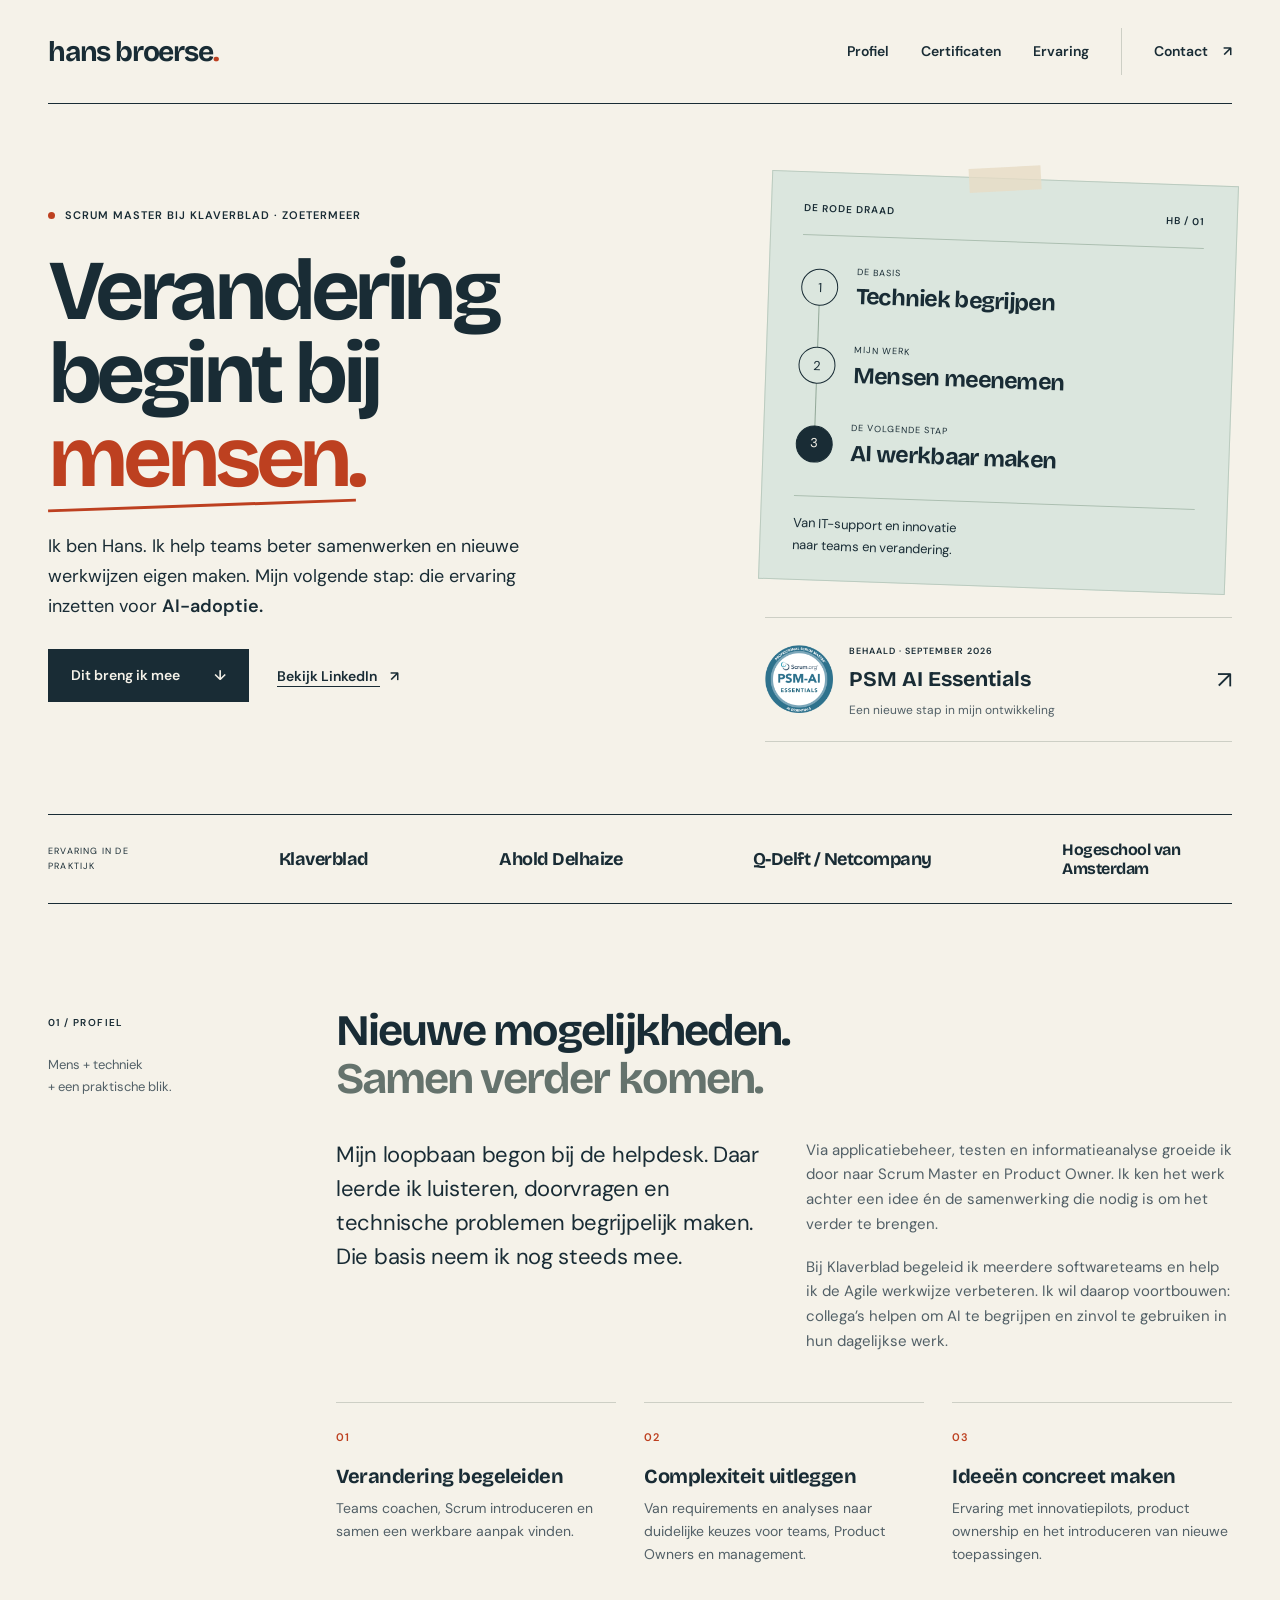
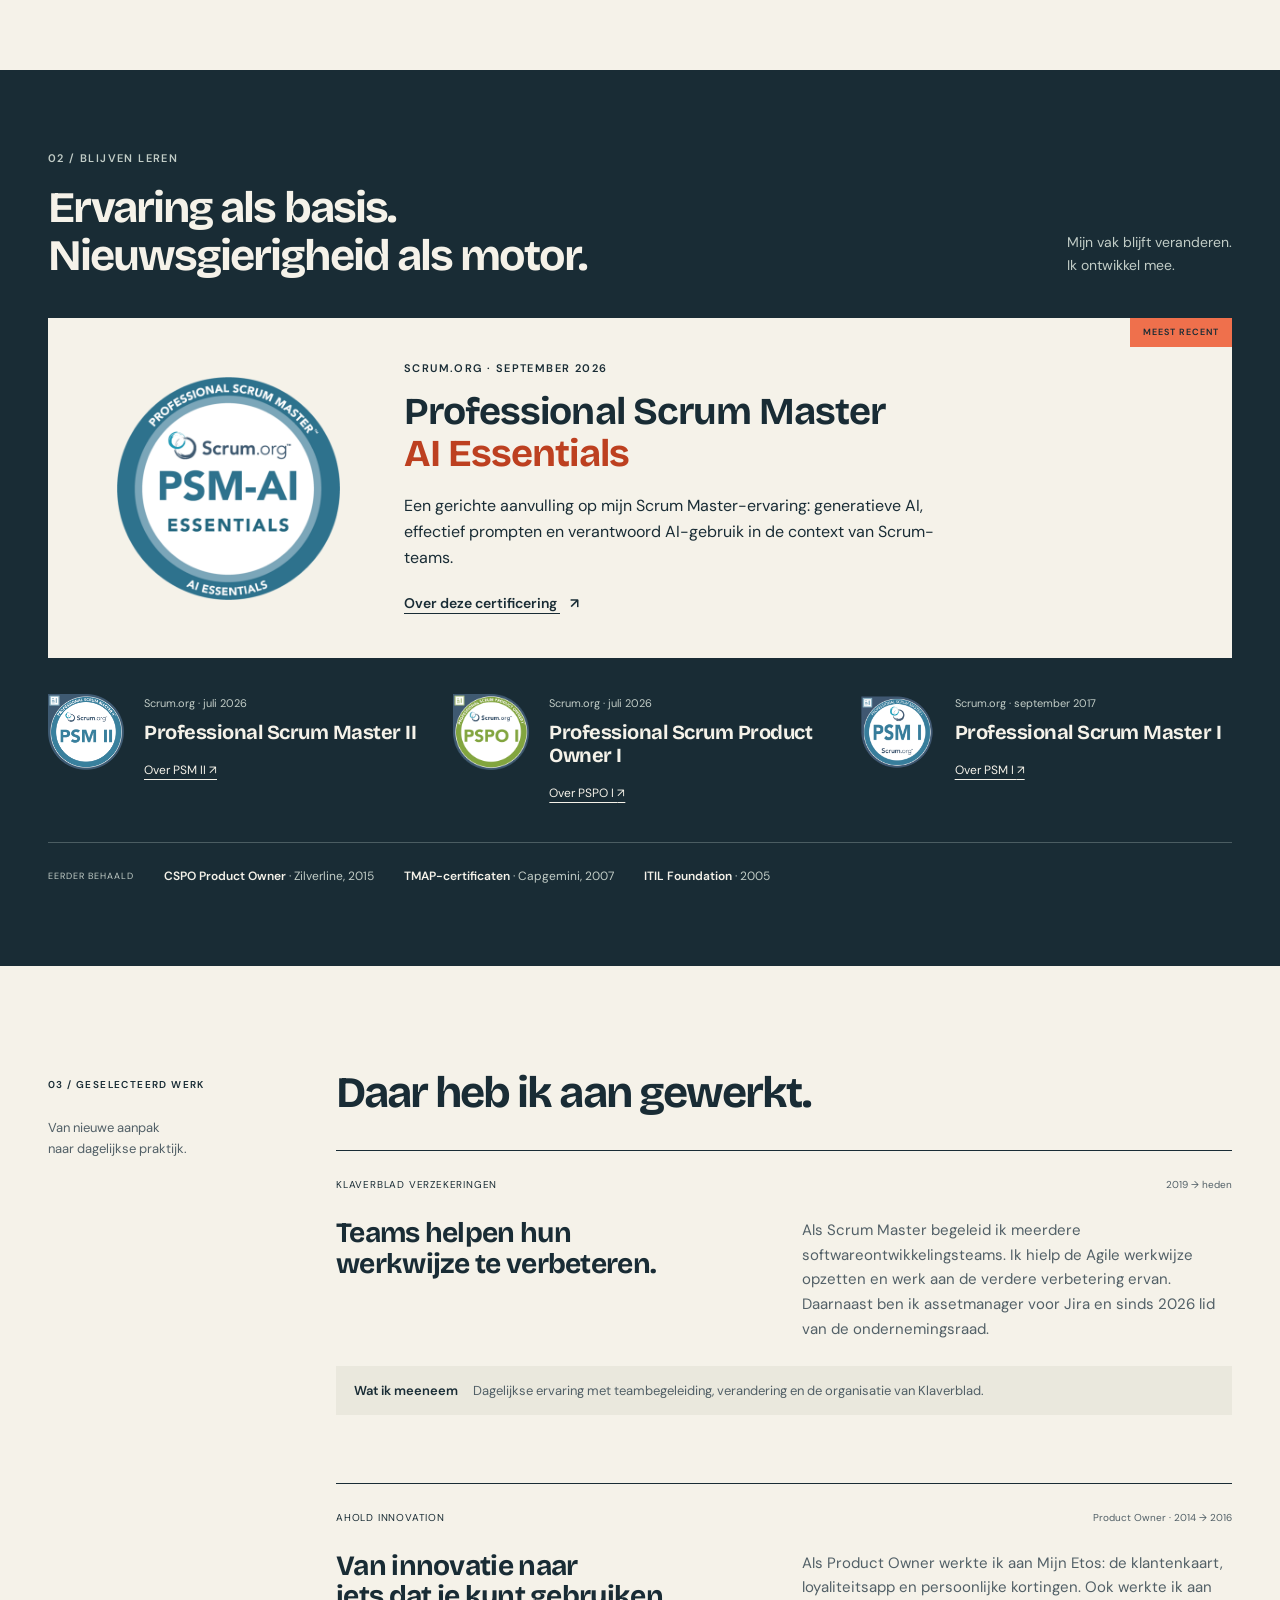
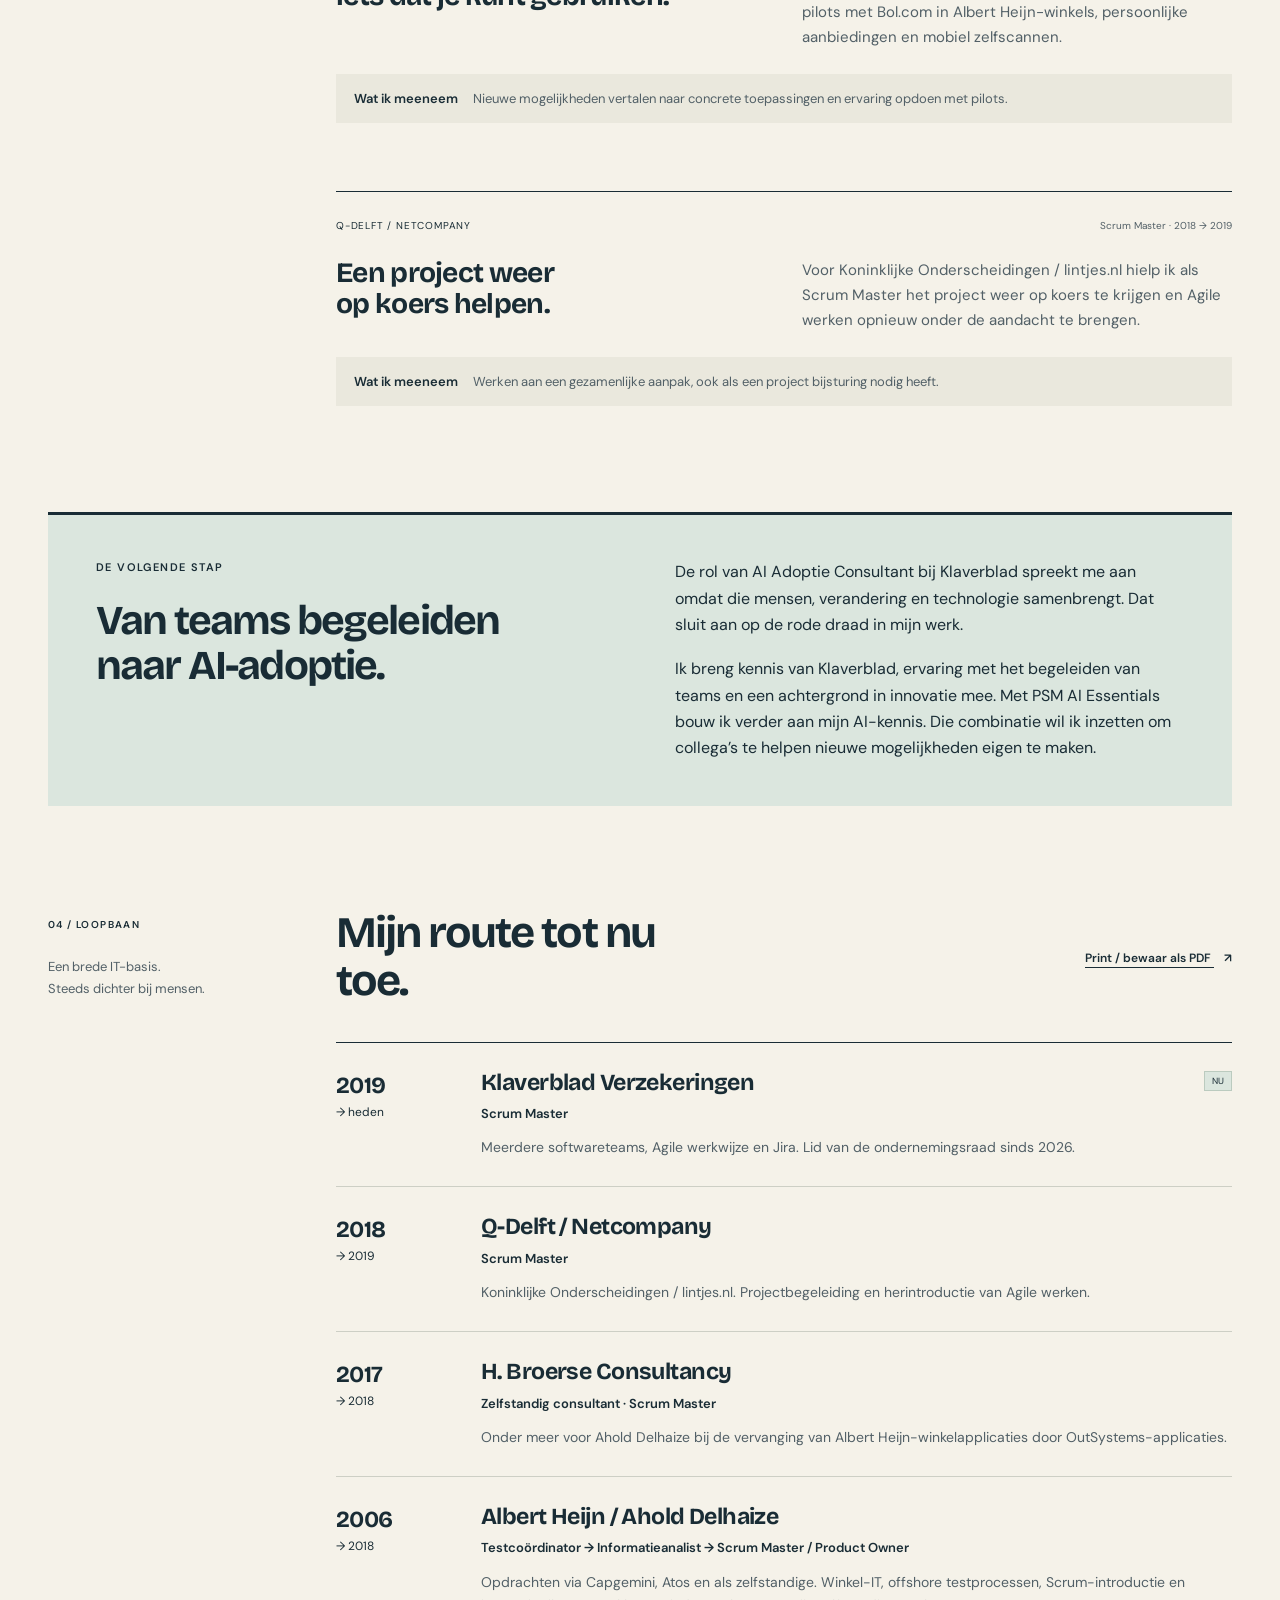
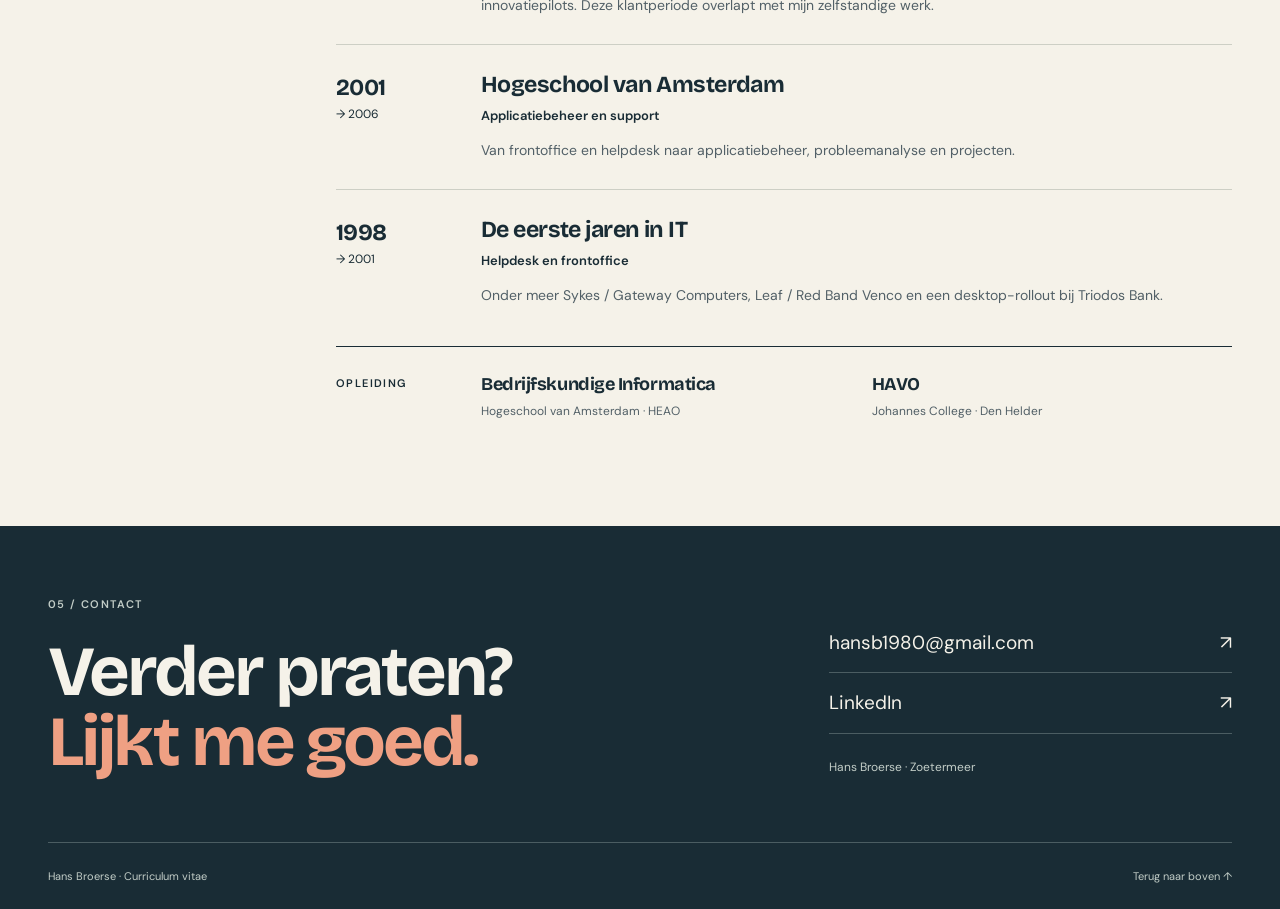
==== commit a2ce3588: "Redesign CV around team coaching, innovation and AI adoption" ====
--- a/index.html
+++ b/index.html
@@ -3,23 +3,25 @@
 <head>
   <meta charset="utf-8">
   <meta name="viewport" content="width=device-width, initial-scale=1">
-  <title>Hans Broerse | Scrum Master & Agile professional</title>
-  <meta name="description" content="Hans Broerse is Scrum Master en Agile professional in Zoetermeer met ervaring in Scrum, product ownership, businessanalyse, testen, applicatiebeheer, retail-IT en verzekeringen.">
+  <title>Hans Broerse | Mensen, verandering & AI</title>
+  <meta name="description" content="Hans Broerse. Scrum Master bij Klaverblad, met ervaring in teambegeleiding en innovatie. PSM AI Essentials, PSM II en PSPO I gecertificeerd. Op weg naar AI-adoptie.">
   <meta name="robots" content="index, follow">
   <meta name="author" content="Hans Broerse">
-  <meta name="theme-color" content="#0f172a">
-  <meta property="og:title" content="Hans Broerse | Scrum Master & Agile professional">
-  <meta property="og:description" content="Scrum Master met ervaring in Agile werken, product ownership, businessanalyse, testen, retail-IT en verzekeringen.">
+  <meta name="theme-color" content="#f5f2e9">
+  <meta property="og:title" content="Hans Broerse | Mensen, verandering & AI">
+  <meta property="og:description" content="Teams begeleiden. Vernieuwing werkbaar maken. Mijn ervaring, werk en ontwikkeling richting AI-adoptie.">
   <meta property="og:type" content="profile">
   <meta property="og:url" content="https://hansbroerse.nl/">
   <meta property="og:site_name" content="Hans Broerse">
   <meta property="og:locale" content="nl_NL">
   <meta name="twitter:card" content="summary">
-  <meta name="twitter:title" content="Hans Broerse | Scrum Master & Agile professional">
-  <meta name="twitter:description" content="Scrum Master met ervaring in Agile werken, product ownership, businessanalyse, testen, retail-IT en verzekeringen.">
+  <meta name="twitter:title" content="Hans Broerse | Mensen, verandering & AI">
+  <meta name="twitter:description" content="Scrum Master bij Klaverblad. Teambegeleiding, innovatie en een volgende stap richting AI-adoptie.">
   <link rel="canonical" href="https://hansbroerse.nl/">
   <link rel="me" href="https://www.linkedin.com/in/hans-broerse-25328b5/">
   <link rel="sitemap" type="application/xml" href="/sitemap.xml">
+  <link rel="icon" href="assets/favicon.svg" type="image/svg+xml">
+  <link rel="preload" href="assets/bricolage-grotesque-700.ttf" as="font" type="font/ttf" crossorigin>
   <link rel="stylesheet" href="styles.css">
   <script type="application/ld+json">
   {
@@ -28,191 +30,131 @@
     "name": "Hans Broerse",
     "url": "https://hansbroerse.nl/",
     "email": "mailto:hansb1980@gmail.com",
-    "jobTitle": "Scrum Master en Agile professional",
-    "address": {
-      "@type": "PostalAddress",
-      "addressLocality": "Zoetermeer",
-      "addressRegion": "Zuid-Holland",
-      "addressCountry": "NL"
-    },
-    "sameAs": [
-      "https://www.linkedin.com/in/hans-broerse-25328b5/"
-    ],
-    "knowsAbout": [
-      "Scrum",
-      "Agile delivery",
-      "Product ownership",
-      "Business analyse",
-      "Requirementsanalyse",
-      "Testcoördinatie",
-      "Applicatiebeheer",
-      "Jira"
+    "jobTitle": "Scrum Master",
+    "worksFor": {"@type": "Organization", "name": "Klaverblad Verzekeringen"},
+    "address": {"@type": "PostalAddress", "addressLocality": "Zoetermeer", "addressCountry": "NL"},
+    "sameAs": ["https://www.linkedin.com/in/hans-broerse-25328b5/"],
+    "knowsAbout": ["Scrum", "Teamcoaching", "Product ownership", "Businessanalyse", "Generatieve AI"],
+    "hasCredential": [
+      {"@type": "EducationalOccupationalCredential", "name": "Professional Scrum Master - AI Essentials", "recognizedBy": {"@type": "Organization", "name": "Scrum.org"}},
+      {"@type": "EducationalOccupationalCredential", "name": "Professional Scrum Master II", "recognizedBy": {"@type": "Organization", "name": "Scrum.org"}},
+      {"@type": "EducationalOccupationalCredential", "name": "Professional Scrum Product Owner I", "recognizedBy": {"@type": "Organization", "name": "Scrum.org"}}
     ]
   }
   </script>
 </head>
 <body>
-  <main class="page">
-    <section class="hero" aria-labelledby="title">
-      <div class="hero-content">
-        <div class="avatar" aria-hidden="true">HB</div>
-        <p class="eyebrow">Zoetermeer, Nederland</p>
-        <h1 id="title">Hans Broerse</h1>
-        <p class="lead">Scrum Master die teams helpt om Agile werken concreet, werkbaar en resultaatgericht te maken.</p>
-        <p class="hero-summary">Ervaring in verzekeringen, retail-IT, consultancy en onderwijs. Sterk in teambegeleiding, stakeholdercommunicatie, product ownership, businessanalyse, testen en applicatiebeheer.</p>
-        <div class="actions" aria-label="Contactlinks">
-          <a href="mailto:hansb1980@gmail.com">hansb1980@gmail.com</a>
-          <a href="https://www.linkedin.com/in/hans-broerse-25328b5/">LinkedIn</a>
+  <a class="skip-link" href="#inhoud">Direct naar de inhoud</a>
+  <header class="site-header wrap">
+    <a class="wordmark" href="#" aria-label="Hans Broerse, naar boven">hans broerse<span aria-hidden="true">.</span></a>
+    <nav aria-label="Hoofdnavigatie">
+      <a href="#profiel">Profiel</a>
+      <a href="#certificaten">Certificaten</a>
+      <a href="#ervaring">Ervaring</a>
+      <a href="#contact" class="nav-contact">Contact <span aria-hidden="true">↗</span></a>
+    </nav>
+  </header>
+
+  <main id="inhoud">
+    <section class="hero wrap" aria-labelledby="hero-title">
+      <div class="hero-copy">
+        <p class="eyebrow"><span class="status-dot" aria-hidden="true"></span> Scrum Master bij Klaverblad · Zoetermeer</p>
+        <h1 id="hero-title">Verandering<br>begint bij<br><span class="underlined">mensen.</span></h1>
+        <p class="hero-intro">Ik ben Hans. Ik help teams beter samenwerken en nieuwe werkwijzen eigen maken. Mijn volgende stap: die ervaring inzetten voor <strong>AI-adoptie.</strong></p>
+        <div class="hero-actions">
+          <a class="button" href="#profiel">Dit breng ik mee <span aria-hidden="true">↓</span></a>
+          <a class="text-link" href="https://www.linkedin.com/in/hans-broerse-25328b5/">Bekijk LinkedIn <span aria-hidden="true">↗</span></a>
         </div>
       </div>
-      <dl class="hero-facts" aria-label="CV in het kort">
-        <div><dt>Focus</dt><dd>Scrum Master</dd></div>
-        <div><dt>Sectoren</dt><dd>Verzekeringen · Retail · Overheid</dd></div>
-        <div><dt>Basis</dt><dd>Analyse · Testen · Support</dd></div>
-      </dl>
+      <aside class="hero-aside" aria-label="Mijn ontwikkeling">
+        <div class="field-note">
+          <div class="note-top"><span>DE RODE DRAAD</span><span aria-hidden="true">HB / 01</span></div>
+          <div class="route" aria-hidden="true">
+            <div class="route-item"><span class="route-marker">1</span><div><small>DE BASIS</small><strong>Techniek begrijpen</strong></div></div>
+            <div class="route-item"><span class="route-marker">2</span><div><small>MIJN WERK</small><strong>Mensen meenemen</strong></div></div>
+            <div class="route-item"><span class="route-marker">3</span><div><small>DE VOLGENDE STAP</small><strong>AI werkbaar maken</strong></div></div>
+          </div>
+          <p class="note-caption">Van IT-support en innovatie<br>naar teams en verandering.</p>
+        </div>
+        <a class="hero-credential" href="#certificaten">
+          <img src="assets/psm-ai-essentials.png" width="80" height="80" alt="PSM AI Essentials badge">
+          <div><span class="eyebrow">Behaald · september 2026</span><strong>PSM AI Essentials</strong><span>Een nieuwe stap in mijn ontwikkeling</span></div>
+          <span class="credential-arrow" aria-hidden="true">↗</span>
+        </a>
+      </aside>
     </section>
 
-    <section class="panel intro" aria-labelledby="profile-title">
-      <h2 id="profile-title">Profiel</h2>
-      <p>
-        Ik help softwareteams om beter samen te werken, duidelijke keuzes te maken en stap voor stap waarde op te leveren. Mijn loopbaan begon in frontoffice, helpdesk en applicatiebeheer. Daarna groeide ik via testen en informatieanalyse door naar Scrum Master en Product Owner. Daardoor verbind ik teamdynamiek met inhoudelijke scherpte, praktische uitvoering en oog voor beheerbaarheid.
-      </p>
-    </section>
+    <div class="career-strip wrap" aria-label="Ervaring in verschillende organisaties">
+      <span>ERVARING IN DE PRAKTIJK</span>
+      <p>Klaverblad</p><p>Ahold Delhaize</p><p>Q-Delft / Netcompany</p><p>Hogeschool van Amsterdam</p>
+    </div>
 
-    <section class="grid two">
-      <div class="panel">
-        <h2>Kernkwaliteiten</h2>
-        <ul class="tags">
-          <li>Scrum-facilitatie</li>
-          <li>Agile werkwijze verbeteren</li>
-          <li>Teamcoaching</li>
-          <li>Product ownership</li>
-          <li>Requirementsanalyse</li>
-          <li>Business analyse</li>
-          <li>Stakeholdercommunicatie</li>
-          <li>Testcoördinatie</li>
-          <li>Applicatiebeheer</li>
-          <li>Jira</li>
-        </ul>
-      </div>
-      <div class="panel">
-        <h2>Certificeringen</h2>
-        <ul class="clean-list">
-          <li><strong>Professional Scrum Master I</strong>, Scrum.org</li>
-          <li><strong>CSPO Product Owner</strong>, Zilverline</li>
-          <li><strong>ITIL Foundation</strong></li>
-          <li><strong>TMAP-certificaten</strong></li>
-        </ul>
+    <section class="profile-section wrap section" id="profiel" aria-labelledby="profile-title">
+      <div class="section-label"><span>01 / PROFIEL</span><p>Mens + techniek<br>+ een praktische blik.</p></div>
+      <div class="section-body">
+        <h2 id="profile-title">Nieuwe mogelijkheden.<br><span class="muted-heading">Samen verder komen.</span></h2>
+        <div class="profile-columns">
+          <p class="large-copy">Mijn loopbaan begon bij de helpdesk. Daar leerde ik luisteren, doorvragen en technische problemen begrijpelijk maken. Die basis neem ik nog steeds mee.</p>
+          <div><p>Via applicatiebeheer, testen en informatieanalyse groeide ik door naar Scrum Master en Product Owner. Ik ken het werk achter een idee én de samenwerking die nodig is om het verder te brengen.</p><p>Bij Klaverblad begeleid ik meerdere softwareteams en help ik de Agile werkwijze verbeteren. Ik wil daarop voortbouwen: collega’s helpen om AI te begrijpen en zinvol te gebruiken in hun dagelijkse werk.</p></div>
+        </div>
+        <div class="strengths">
+          <article><span class="small-number">01</span><h3>Verandering begeleiden</h3><p>Teams coachen, Scrum introduceren en samen een werkbare aanpak vinden.</p></article>
+          <article><span class="small-number">02</span><h3>Complexiteit uitleggen</h3><p>Van requirements en analyses naar duidelijke keuzes voor teams, Product Owners en management.</p></article>
+          <article><span class="small-number">03</span><h3>Ideeën concreet maken</h3><p>Ervaring met innovatiepilots, product ownership en het introduceren van nieuwe toepassingen.</p></article>
+        </div>
       </div>
     </section>
 
-    <section class="panel" aria-labelledby="highlights-title">
-      <h2 id="highlights-title">Wat ik meebreng</h2>
-      <div class="highlight-grid">
-        <article>
-          <span>01</span>
-          <h3>Agile praktisch maken</h3>
-          <p>Bij Klaverblad help ik meerdere softwareteams met het opzetten en verbeteren van hun Agile werkwijze.</p>
+    <section class="cert-section" id="certificaten" aria-labelledby="cert-title">
+      <div class="wrap">
+        <div class="section-heading"><div><p class="eyebrow">02 / BLIJVEN LEREN</p><h2 id="cert-title">Ervaring als basis.<br>Nieuwsgierigheid als motor.</h2></div><p>Mijn vak blijft veranderen.<br>Ik ontwikkel mee.</p></div>
+        <article class="featured-cert">
+          <div class="featured-badge"><img src="assets/psm-ai-essentials.png" alt="Scrum.org Professional Scrum Master AI Essentials" width="224" height="224" loading="lazy"></div>
+          <div class="featured-cert-copy"><p class="eyebrow">Scrum.org · september 2026</p><h3>Professional Scrum Master<br><span>AI Essentials</span></h3><p>Een gerichte aanvulling op mijn Scrum Master-ervaring: generatieve AI, effectief prompten en verantwoord AI-gebruik in de context van Scrum-teams.</p><a class="text-link" href="https://www.scrum.org/assessments/professional-scrum-master-ai-essentials-certification">Over deze certificering <span aria-hidden="true">↗</span></a></div>
+          <span class="cert-label">MEEST RECENT</span>
         </article>
-        <article>
-          <span>02</span>
-          <h3>Projecten weer op koers krijgen</h3>
-          <p>Bij Q-Delft / Netcompany ondersteunde ik als Scrum Master het project Koninklijke Onderscheidingen / lintjes.nl.</p>
-        </article>
-        <article>
-          <span>03</span>
-          <h3>Innovatie naar werkende pilots brengen</h3>
-          <p>Als Product Owner werkte ik aan Ahold-innovaties zoals Mijn Etos, persoonlijke kortingen en mobiel zelfscannen.</p>
-        </article>
+        <div class="cert-grid">
+          <article class="cert"><img src="assets/psm-ii.png" alt="" width="88" height="88" loading="lazy"><div><p>Scrum.org · juli 2026</p><h3>Professional Scrum Master II</h3><a href="https://www.scrum.org/assessments/professional-scrum-master-ii-certification">Over PSM II <span aria-hidden="true">↗</span></a></div></article>
+          <article class="cert"><img src="assets/pspo-i.png" alt="" width="88" height="88" loading="lazy"><div><p>Scrum.org · juli 2026</p><h3>Professional Scrum Product Owner I</h3><a href="https://www.scrum.org/assessments/professional-scrum-product-owner-i-certification">Over PSPO I <span aria-hidden="true">↗</span></a></div></article>
+          <article class="cert"><img src="assets/psm-i.png" alt="" width="88" height="88" loading="lazy"><div><p>Scrum.org · september 2017</p><h3>Professional Scrum Master I</h3><a href="https://www.scrum.org/assessments/professional-scrum-master-i-certification">Over PSM I <span aria-hidden="true">↗</span></a></div></article>
+        </div>
+        <div class="earlier-certs"><span>EERDER BEHAALD</span><p><strong>CSPO Product Owner</strong> · Zilverline, 2015</p><p><strong>TMAP-certificaten</strong> · Capgemini, 2007</p><p><strong>ITIL Foundation</strong> · 2005</p></div>
       </div>
     </section>
 
-    <section class="panel" aria-labelledby="experience-title">
-      <h2 id="experience-title">Werkervaring</h2>
-      <div class="timeline">
-        <article>
-          <span>2019 - heden</span>
-          <h3>Klaverblad Verzekeringen · Scrum Master</h3>
-          <p>Begeleiding van meerdere softwareontwikkelingsteams, verbetering van de Agile werkwijze, assetmanagement voor Jira en sinds 2026 lid van de ondernemingsraad.</p>
-        </article>
-        <article>
-          <span>2018 - 2019</span>
-          <h3>QDelft / Netcompany · Scrum Master</h3>
-          <p>Scrum Master in Delft. Hielp het project Koninklijke Onderscheidingen / lintjes.nl weer op koers en bracht Agile werken opnieuw onder de aandacht.</p>
-        </article>
-        <article>
-          <span>2017 - 2018</span>
-          <h3>H. Broerse Consultancy · Eigenaar / ZZP</h3>
-          <p>Zelfstandig consultant, onder meer als Scrum Master voor Ahold Delhaize bij de vervanging van het Albert Heijn winkelapplicatielandschap.</p>
-        </article>
-        <article>
-          <span>2006 - 2018</span>
-          <h3>Albert Heijn / Ahold Delhaize · Scrum, product, analyse en testen</h3>
-          <p>Rollen als Testcoördinator, Informatieanalist, Scrum Master en Product Owner Innovatie. Werkte aan winkel-IT, Scrum-introductie, innovatiepilots en offshore testprocessen.</p>
-        </article>
-        <article>
-          <span>2001 - 2006</span>
-          <h3>Hogeschool van Amsterdam · Applicatiebeheer en support</h3>
-          <p>Van frontoffice en helpdesk naar applicatiebeheer: incidentafhandeling, probleemanalyse, applicatie-installaties en projectdeelname.</p>
-        </article>
-        <article>
-          <span>1998 - 2001</span>
-          <h3>Vroege IT-supportrollen · Helpdesk en frontoffice</h3>
-          <p>Onder meer support voor Gateway Computers bij Sykes, frontoffice/helpdesk bij Leaf / Red Band Venco en korte desktop-rollout bij Triodos Bank.</p>
-        </article>
+    <section class="work-section wrap section" id="werk" aria-labelledby="work-title">
+      <div class="section-label"><span>03 / GESELECTEERD WERK</span><p>Van nieuwe aanpak<br>naar dagelijkse praktijk.</p></div>
+      <div class="section-body">
+        <h2 id="work-title">Daar heb ik aan gewerkt.</h2>
+        <article class="work-item"><div class="work-meta"><span>KLAVERBLAD VERZEKERINGEN</span><span>2019 → heden</span></div><div class="work-content"><h3>Teams helpen hun<br>werkwijze te verbeteren.</h3><p>Als Scrum Master begeleid ik meerdere softwareontwikkelingsteams. Ik hielp de Agile werkwijze opzetten en werk aan de verdere verbetering ervan. Daarnaast ben ik assetmanager voor Jira en sinds 2026 lid van de ondernemingsraad.</p><p class="work-relevance"><strong>Wat ik meeneem</strong> Dagelijkse ervaring met teambegeleiding, verandering en de organisatie van Klaverblad.</p></div></article>
+        <article class="work-item"><div class="work-meta"><span>AHOLD INNOVATION</span><span>Product Owner · 2014 → 2016</span></div><div class="work-content"><h3>Van innovatie naar<br>iets dat je kunt gebruiken.</h3><p>Als Product Owner werkte ik aan Mijn Etos: de klantenkaart, loyaliteitsapp en persoonlijke kortingen. Ook werkte ik aan pilots met Bol.com in Albert Heijn-winkels, persoonlijke aanbiedingen en mobiel zelfscannen.</p><p class="work-relevance"><strong>Wat ik meeneem</strong> Nieuwe mogelijkheden vertalen naar concrete toepassingen en ervaring opdoen met pilots.</p></div></article>
+        <article class="work-item"><div class="work-meta"><span>Q-DELFT / NETCOMPANY</span><span>Scrum Master · 2018 → 2019</span></div><div class="work-content"><h3>Een project weer<br>op koers helpen.</h3><p>Voor Koninklijke Onderscheidingen / lintjes.nl hielp ik als Scrum Master het project weer op koers te krijgen en Agile werken opnieuw onder de aandacht te brengen.</p><p class="work-relevance"><strong>Wat ik meeneem</strong> Werken aan een gezamenlijke aanpak, ook als een project bijsturing nodig heeft.</p></div></article>
       </div>
     </section>
 
-    <section class="panel" aria-labelledby="projects-title">
-      <h2 id="projects-title">Geselecteerd werk</h2>
-      <div class="cards">
-        <article>
-          <h3>Klaverblad Agile werkwijze</h3>
-          <p>Scrum Master voor meerdere softwareteams, met aandacht voor samenwerking, ritme, transparantie en continue verbetering.</p>
-        </article>
-        <article>
-          <h3>Koninklijke Onderscheidingen / lintjes.nl</h3>
-          <p>Q-Delft / Netcompany-project waarbij ik hielp om het werk weer op koers te krijgen en Agile werken te herintroduceren.</p>
-        </article>
-        <article>
-          <h3>Mijn Etos loyaliteitskaart en app</h3>
-          <p>Product Owner voor de introductie van de Etos-klantenkaart, loyaliteitsapp en persoonlijke kortingen.</p>
-        </article>
-        <article>
-          <h3>Albert Heijn OutSystems-vervanging</h3>
-          <p>Scrum Master bij het vervangen van het winkelapplicatielandschap door nieuwe desktop- en mobiele applicaties.</p>
-        </article>
-        <article>
-          <h3>AH in België</h3>
-          <p>Albert Heijn IT-project voor de opening van Nederlandse Albert Heijn-winkels in België. Mijn eerste kennismaking met Scrum.</p>
-        </article>
-        <article>
-          <h3>Offshore testproces</h3>
-          <p>Hielp bij het opzetten van testprocessen met een nieuw offshore testteam in India voor Albert Heijn IT Beheer.</p>
-        </article>
+    <section class="next-section wrap" aria-labelledby="next-title">
+      <div><p class="eyebrow">DE VOLGENDE STAP</p><h2 id="next-title">Van teams begeleiden<br>naar AI-adoptie.</h2></div>
+      <div><p>De rol van AI Adoptie Consultant bij Klaverblad spreekt me aan omdat die mensen, verandering en technologie samenbrengt. Dat sluit aan op de rode draad in mijn werk.</p><p>Ik breng kennis van Klaverblad, ervaring met het begeleiden van teams en een achtergrond in innovatie mee. Met PSM AI Essentials bouw ik verder aan mijn AI-kennis. Die combinatie wil ik inzetten om collega’s te helpen nieuwe mogelijkheden eigen te maken.</p></div>
+    </section>
+
+    <section class="experience-section wrap section" id="ervaring" aria-labelledby="experience-title">
+      <div class="section-label"><span>04 / LOOPBAAN</span><p>Een brede IT-basis.<br>Steeds dichter bij mensen.</p></div>
+      <div class="section-body">
+        <div class="experience-heading"><h2 id="experience-title">Mijn route tot nu toe.</h2><button class="text-link print-button" type="button" onclick="window.print()">Print / bewaar als PDF <span aria-hidden="true">↗</span></button></div>
+        <ol class="timeline">
+          <li><span class="years">2019 <span>→ heden</span></span><div><h3>Klaverblad Verzekeringen</h3><p class="role">Scrum Master</p><p>Meerdere softwareteams, Agile werkwijze en Jira. Lid van de ondernemingsraad sinds 2026.</p></div><span class="current-label">NU</span></li>
+          <li><span class="years">2018 <span>→ 2019</span></span><div><h3>Q-Delft / Netcompany</h3><p class="role">Scrum Master</p><p>Koninklijke Onderscheidingen / lintjes.nl. Projectbegeleiding en herintroductie van Agile werken.</p></div></li>
+          <li><span class="years">2017 <span>→ 2018</span></span><div><h3>H. Broerse Consultancy</h3><p class="role">Zelfstandig consultant · Scrum Master</p><p>Onder meer voor Ahold Delhaize bij de vervanging van Albert Heijn-winkelapplicaties door OutSystems-applicaties.</p></div></li>
+          <li><span class="years">2006 <span>→ 2018</span></span><div><h3>Albert Heijn / Ahold Delhaize</h3><p class="role">Testcoördinator → Informatieanalist → Scrum Master / Product Owner</p><p>Opdrachten via Capgemini, Atos en als zelfstandige. Winkel-IT, offshore testprocessen, Scrum-introductie en innovatiepilots. Deze klantperiode overlapt met mijn zelfstandige werk.</p></div></li>
+          <li><span class="years">2001 <span>→ 2006</span></span><div><h3>Hogeschool van Amsterdam</h3><p class="role">Applicatiebeheer en support</p><p>Van frontoffice en helpdesk naar applicatiebeheer, probleemanalyse en projecten.</p></div></li>
+          <li><span class="years">1998 <span>→ 2001</span></span><div><h3>De eerste jaren in IT</h3><p class="role">Helpdesk en frontoffice</p><p>Onder meer Sykes / Gateway Computers, Leaf / Red Band Venco en een desktop-rollout bij Triodos Bank.</p></div></li>
+        </ol>
+        <div class="education"><p class="eyebrow">OPLEIDING</p><div><h3>Bedrijfskundige Informatica</h3><p>Hogeschool van Amsterdam · HEAO</p></div><div><h3>HAVO</h3><p>Johannes College · Den Helder</p></div></div>
       </div>
     </section>
 
-    <section class="grid two">
-      <div class="panel">
-        <h2>Opleiding</h2>
-        <ul class="clean-list">
-          <li><strong>Business Informatics</strong>, Hogeschool van Amsterdam</li>
-          <li><strong>HAVO</strong>, Johannes College, Den Helder</li>
-        </ul>
-      </div>
-      <div class="panel">
-        <h2>Werkstijl</h2>
-        <p class="muted-text">Rustig, praktisch en verbindend. Ik maak complex werk bespreekbaar, vertaal ideeën naar concrete stappen en help teams eigenaarschap nemen over hun manier van werken.</p>
-      </div>
-    </section>
-
-    <footer class="site-footer">
-      <p>Hans Broerse · Zoetermeer, Nederland</p>
-      <div class="actions" aria-label="Contactlinks">
-        <a href="mailto:hansb1980@gmail.com">hansb1980@gmail.com</a>
-        <a href="https://www.linkedin.com/in/hans-broerse-25328b5/">LinkedIn</a>
-      </div>
+    <footer class="contact-section" id="contact">
+      <div class="wrap"><div class="contact-main"><div><p class="eyebrow">05 / CONTACT</p><h2>Verder praten?<br><span>Lijkt me goed.</span></h2></div><div class="contact-links"><a href="mailto:hansb1980@gmail.com">hansb1980@gmail.com <span aria-hidden="true">↗</span></a><a href="https://www.linkedin.com/in/hans-broerse-25328b5/">LinkedIn <span aria-hidden="true">↗</span></a><p>Hans Broerse · Zoetermeer</p></div></div><div class="footer-bottom"><span>Hans Broerse · Curriculum vitae</span><a href="#">Terug naar boven ↑</a></div></div>
     </footer>
   </main>
 </body>
--- a/styles.css
+++ b/styles.css
@@ -1,465 +1,334 @@
+@font-face {
+  font-family: 'Bricolage Grotesque';
+  font-style: normal;
+  font-weight: 700;
+  font-stretch: normal;
+  font-display: swap;
+  src: url(assets/bricolage-grotesque-700.ttf) format('truetype');
+}
+
+@font-face {
+  font-family: 'DM Sans';
+  font-style: normal;
+  font-weight: 400;
+  font-display: swap;
+  src: url(assets/dm-sans-400.ttf) format('truetype');
+}
+
+@font-face {
+  font-family: 'DM Sans';
+  font-style: normal;
+  font-weight: 600;
+  font-display: swap;
+  src: url(assets/dm-sans-600.ttf) format('truetype');
+}
 :root {
-  color-scheme: dark;
-  --bg: #0f172a;
-  --panel: rgba(15, 23, 42, 0.78);
-  --panel-strong: rgba(30, 41, 59, 0.86);
-  --text: #e5e7eb;
-  --muted: #a8b3c7;
-  --accent: #38bdf8;
-  --accent-2: #a78bfa;
-  --line: rgba(148, 163, 184, 0.24);
-  --shadow: 0 24px 80px rgba(0, 0, 0, 0.32);
-}
-
+  color-scheme: light;
+  --paper: #f5f2e9;
+  --ink: #192c35;
+  --muted: #526067;
+  --orange: #bd4020;
+  --bright: #ef704c;
+  --line: #cdcfc5;
+  --mint: #dbe6de;
+  --display: 'Bricolage Grotesque', Arial, sans-serif;
+  --body: 'DM Sans', Arial, sans-serif;
+}
 * { box-sizing: border-box; }
-
-html { scroll-behavior: smooth; }
-
-body {
-  margin: 0;
-  min-height: 100vh;
-  font-family: Inter, ui-sans-serif, system-ui, -apple-system, BlinkMacSystemFont, "Segoe UI", sans-serif;
-  line-height: 1.6;
-  color: var(--text);
-  background:
-    radial-gradient(circle at 15% 10%, rgba(56, 189, 248, 0.18), transparent 28rem),
-    radial-gradient(circle at 80% 5%, rgba(167, 139, 250, 0.16), transparent 26rem),
-    linear-gradient(135deg, #020617 0%, var(--bg) 50%, #111827 100%);
-}
-
-body::before {
-  content: "";
-  position: fixed;
-  inset: 0;
-  pointer-events: none;
-  background-image: linear-gradient(rgba(255,255,255,0.035) 1px, transparent 1px), linear-gradient(90deg, rgba(255,255,255,0.035) 1px, transparent 1px);
-  background-size: 44px 44px;
-  mask-image: linear-gradient(to bottom, black, transparent 85%);
-}
-
-.page {
-  width: min(1160px, calc(100% - 32px));
-  margin: 0 auto;
-  padding: 72px 0;
-}
-
-/* Entrance animation with a light stagger. */
-@keyframes rise {
-  from { opacity: 0; transform: translateY(18px); }
-  to { opacity: 1; transform: none; }
-}
-
-.page > * { animation: rise 0.6s cubic-bezier(0.2, 0.8, 0.2, 1) both; }
-.page > *:nth-child(2) { animation-delay: 0.06s; }
-.page > *:nth-child(3) { animation-delay: 0.12s; }
-.page > *:nth-child(4) { animation-delay: 0.18s; }
-.page > *:nth-child(5) { animation-delay: 0.24s; }
-.page > *:nth-child(6) { animation-delay: 0.30s; }
-
-.hero {
-  position: relative;
-  display: grid;
-  grid-template-columns: minmax(0, 1fr) 320px;
-  gap: clamp(28px, 6vw, 64px);
-  align-items: center;
-  padding: 72px clamp(24px, 6vw, 72px);
-  border: 1px solid var(--line);
-  border-radius: 32px;
-  background: linear-gradient(135deg, rgba(15, 23, 42, 0.92), rgba(30, 41, 59, 0.72));
-  box-shadow: var(--shadow);
-  overflow: hidden;
-}
-
-.hero-content,
-.hero-facts {
-  position: relative;
-  z-index: 1;
-}
-
-.hero::before {
-  content: "CV";
-  position: absolute;
-  right: clamp(26px, 6vw, 82px);
-  top: 18px;
-  color: rgba(255, 255, 255, 0.035);
-  font-size: clamp(8rem, 18vw, 15rem);
-  font-weight: 900;
-  letter-spacing: -0.12em;
-  line-height: 1;
-  pointer-events: none;
-}
-
-.hero::after {
-  content: "";
-  position: absolute;
-  top: -40%;
-  right: -10%;
-  width: 60%;
-  height: 140%;
-  background: radial-gradient(circle, rgba(56, 189, 248, 0.16), transparent 60%);
-  pointer-events: none;
-}
-
-.avatar {
-  position: relative;
-  z-index: 1;
-  display: grid;
-  place-items: center;
-  width: 84px;
-  height: 84px;
-  margin-bottom: 26px;
-  border-radius: 24px;
-  font-size: 2rem;
-  font-weight: 800;
-  letter-spacing: -0.02em;
-  color: #06121f;
-  background: linear-gradient(135deg, var(--accent), var(--accent-2));
-  box-shadow: 0 16px 36px rgba(56, 189, 248, 0.35);
-}
-
-.eyebrow {
-  position: relative;
-  z-index: 1;
-  margin: 0 0 12px;
-  color: var(--accent);
-  font-size: 0.78rem;
-  font-weight: 700;
-  letter-spacing: 0.18em;
-  text-transform: uppercase;
-}
-
-h1, h2, h3, p { margin-top: 0; }
-
-h1 {
-  position: relative;
-  z-index: 1;
-  margin-bottom: 18px;
-  max-width: 10ch;
-  font-size: clamp(3.6rem, 11vw, 8.8rem);
-  line-height: 0.86;
-  letter-spacing: -0.08em;
-  background: linear-gradient(135deg, #ffffff 28%, var(--accent) 75%, var(--accent-2));
-  -webkit-background-clip: text;
-  background-clip: text;
-  color: transparent;
-}
-
-h2 {
-  display: flex;
-  align-items: center;
-  gap: 14px;
-  margin-bottom: 20px;
-  font-size: clamp(1.35rem, 3vw, 2rem);
-  letter-spacing: -0.04em;
-}
-
-h2::before {
-  content: "";
-  flex: none;
-  width: 30px;
-  height: 4px;
-  border-radius: 4px;
-  background: linear-gradient(90deg, var(--accent), var(--accent-2));
-  box-shadow: 0 0 22px rgba(56, 189, 248, 0.35);
-}
-
-h3 {
-  margin-bottom: 8px;
-  font-size: 1.05rem;
-}
-
-.lead {
-  position: relative;
-  z-index: 1;
-  max-width: 780px;
-  margin-bottom: 16px;
-  color: var(--muted);
-  font-size: clamp(1.2rem, 2.3vw, 1.75rem);
-}
-
-.hero-summary {
-  max-width: 720px;
-  margin-bottom: 28px;
-  color: var(--muted);
-  font-size: 1.05rem;
-}
-
-.hero-facts {
-  display: grid;
-  gap: 14px;
-  margin: 0;
-}
-
-.hero-facts div {
-  padding: 20px;
-  border: 1px solid var(--line);
-  border-radius: 20px;
-  background: linear-gradient(135deg, rgba(255, 255, 255, 0.08), rgba(255, 255, 255, 0.035));
-  box-shadow: 0 16px 36px rgba(0, 0, 0, 0.18);
-}
-
-.hero-facts dt {
-  margin-bottom: 4px;
-  color: var(--accent);
-  font-size: 0.75rem;
-  font-weight: 800;
-  letter-spacing: 0.14em;
-  text-transform: uppercase;
-}
-
-.hero-facts dd {
-  margin: 0;
-  color: var(--text);
-  font-size: 1.04rem;
-  font-weight: 750;
-  line-height: 1.35;
-}
-
-.actions {
-  position: relative;
-  z-index: 1;
-  display: flex;
-  flex-wrap: wrap;
-  gap: 12px;
-}
-
-.actions a {
-  display: inline-flex;
-  align-items: center;
-  min-height: 44px;
-  padding: 10px 18px;
-  border: 1px solid var(--line);
-  border-radius: 999px;
-  color: var(--text);
-  text-decoration: none;
-  background: rgba(255, 255, 255, 0.05);
-  transition: transform 0.2s ease, border-color 0.2s ease, box-shadow 0.2s ease;
-}
-
-.actions a:first-child {
-  border: none;
-  color: #06121f;
-  font-weight: 600;
-  background: linear-gradient(135deg, var(--accent), var(--accent-2));
-  box-shadow: 0 12px 30px rgba(56, 189, 248, 0.28);
-}
-
-.actions a:hover {
-  transform: translateY(-2px);
-  border-color: var(--accent);
-}
-
-.panel {
-  position: relative;
-  margin-top: 24px;
-  padding: clamp(22px, 4vw, 36px);
-  border: 1px solid var(--line);
-  border-radius: 24px;
-  background:
-    linear-gradient(180deg, rgba(255, 255, 255, 0.035), transparent 120px),
-    var(--panel);
-  box-shadow: inset 0 1px 0 rgba(255, 255, 255, 0.035);
-  backdrop-filter: blur(16px);
-}
-
-.intro p {
-  max-width: 850px;
-  color: var(--muted);
-  font-size: 1.12rem;
-}
-
-.grid {
-  display: grid;
-  gap: 24px;
-  margin-top: 24px;
-}
-
-.grid.two { grid-template-columns: repeat(2, minmax(0, 1fr)); }
-.grid.two .panel { margin-top: 0; }
-
-.tags {
-  display: flex;
-  flex-wrap: wrap;
-  gap: 10px;
-  padding: 0;
-  margin: 0;
-  list-style: none;
-}
-
-.tags li {
-  padding: 8px 14px;
-  border: 1px solid var(--line);
-  border-radius: 999px;
-  color: var(--muted);
-  background: rgba(255, 255, 255, 0.04);
-  transition: color 0.2s ease, border-color 0.2s ease, background 0.2s ease;
-}
-
-.tags li:hover {
-  color: var(--text);
-  border-color: var(--accent);
-  background: rgba(56, 189, 248, 0.10);
-}
-
-.clean-list {
-  padding-left: 20px;
-  margin: 0;
-  color: var(--muted);
-}
-
-.clean-list li { margin-bottom: 6px; }
-.clean-list strong { color: var(--text); }
-
-.highlight-grid {
-  display: grid;
-  grid-template-columns: repeat(3, minmax(0, 1fr));
-  gap: 16px;
-}
-
-.highlight-grid article {
-  position: relative;
-  padding: 24px;
-  border: 1px solid var(--line);
-  border-radius: 20px;
-  background: linear-gradient(180deg, rgba(255, 255, 255, 0.07), rgba(255, 255, 255, 0.03));
-  overflow: hidden;
-}
-
-.highlight-grid article::before,
-.cards article::before {
-  content: "";
-  position: absolute;
-  inset: 0 auto 0 0;
-  width: 3px;
-  background: linear-gradient(180deg, var(--accent), var(--accent-2));
-}
-
-.highlight-grid span {
-  display: inline-flex;
-  margin-bottom: 18px;
-  color: var(--accent);
-  font-size: 0.82rem;
-  font-weight: 800;
-  letter-spacing: 0.16em;
-}
-
-.highlight-grid p,
-.muted-text {
-  color: var(--muted);
-}
-
-.timeline {
-  display: grid;
-  gap: 22px;
-}
-
-.timeline article {
-  position: relative;
-  padding-left: 26px;
-  border-left: 2px solid rgba(56, 189, 248, 0.45);
-}
-
-.timeline article::before {
-  content: "";
-  position: absolute;
-  left: -8px;
-  top: 4px;
-  width: 13px;
-  height: 13px;
-  border-radius: 50%;
-  background: var(--bg);
-  border: 2px solid var(--accent);
-  box-shadow: 0 0 0 4px rgba(56, 189, 248, 0.12);
-}
-
-.timeline span {
-  display: inline-flex;
-  margin-bottom: 8px;
-  padding: 3px 9px;
-  border: 1px solid rgba(56, 189, 248, 0.28);
-  border-radius: 999px;
-  color: var(--accent);
-  background: rgba(56, 189, 248, 0.08);
-  font-size: 0.78rem;
-  font-weight: 800;
-}
-
-.timeline p,
-.cards p { color: var(--muted); }
-
-.timeline p {
-  max-width: 900px;
-  font-size: 1rem;
-}
-
-.cards {
-  display: grid;
-  grid-template-columns: repeat(2, minmax(0, 1fr));
-  gap: 18px;
-}
-
-.cards article {
-  position: relative;
-  min-height: 132px;
-  padding: 22px 22px 22px 24px;
-  border: 1px solid var(--line);
-  border-radius: 18px;
-  background:
-    linear-gradient(135deg, rgba(56, 189, 248, 0.055), transparent 55%),
-    var(--panel-strong);
-  overflow: hidden;
-  transition: transform 0.25s ease, border-color 0.25s ease, box-shadow 0.25s ease;
-}
-
-.cards article:hover {
-  transform: translateY(-4px);
-  border-color: var(--accent);
-  box-shadow: 0 18px 44px rgba(0, 0, 0, 0.38);
-}
-
-.site-footer {
-  display: flex;
-  flex-wrap: wrap;
-  align-items: center;
-  justify-content: space-between;
-  gap: 16px;
-  margin-top: 40px;
-  padding-top: 28px;
-  border-top: 1px solid var(--line);
-  color: var(--muted);
-  font-size: 0.92rem;
-}
-
-.site-footer p { margin: 0; }
-
-@media (max-width: 760px) {
-  .page { padding: 28px 0; }
-  .hero {
-    grid-template-columns: 1fr;
-    border-radius: 24px;
-  }
-  .hero-facts { grid-template-columns: 1fr; }
-  .grid.two,
-  .highlight-grid,
-  .cards { grid-template-columns: 1fr; }
-  h1 { font-size: clamp(3.25rem, 18vw, 5.5rem); }
-}
-
-@media (prefers-reduced-motion: reduce) {
-  .page > * { animation: none; }
-  html { scroll-behavior: auto; }
-}
-
+html { scroll-behavior: smooth; scroll-padding-top: 28px; }
+body { margin: 0; background: var(--paper); color: var(--ink); font-family: var(--body); font-size: 16px; line-height: 1.65; }
+::selection { background: var(--ink); color: var(--paper); }
+a { color: inherit; text-underline-offset: 5px; }
+a, button { -webkit-tap-highlight-color: transparent; }
+a:hover { color: var(--orange); }
+a:focus-visible, button:focus-visible { outline: 3px solid var(--orange); outline-offset: 6px; }
+img { max-width: 100%; height: auto; display: block; }
+h1, h2, h3, p { margin: 0; }
+h1, h2, h3 { font-family: var(--display); font-weight: 700; line-height: 1.1; }
+h2 { font-size: clamp(2rem, 3.4vw, 3rem); letter-spacing: -.045em; }
+h3 { letter-spacing: -.025em; }
+p + p { margin-top: 18px; }
+.wrap { width: min(1232px, calc(100% - 96px)); margin-inline: auto; }
+.skip-link { position: fixed; z-index: 10; top: 10px; left: 10px; padding: 12px 20px; background: var(--ink); color: white; transform: translateY(-160%); }
+.skip-link:focus { transform: none; }
+.site-header { min-height: 104px; display: flex; justify-content: space-between; align-items: center; border-bottom: 1px solid var(--ink); gap: 24px; }
+.wordmark { font: 700 28px var(--display); letter-spacing: -1.2px; text-decoration: none; white-space: nowrap; }
+.wordmark span { color: var(--orange); }
+nav { display: flex; align-items: center; gap: 32px; font-size: 14px; font-weight: 600; }
+nav a { text-decoration: none; padding-block: 12px; }
+nav .nav-contact { border-left: 1px solid var(--line); padding-left: 32px; }
+nav a span { padding-left: 12px; }
+.eyebrow, .section-label > span, .small-number { font-size: 11px; font-weight: 600; line-height: 1.5; letter-spacing: 1.4px; text-transform: uppercase; }
+.hero { display: grid; grid-template-columns: 1.4fr 1fr; gap: 64px; padding-block: 64px 72px; align-items: center; }
+.hero-copy > .eyebrow { display: flex; align-items: center; gap: 10px; margin-bottom: 26px; letter-spacing: 1px; }
+.status-dot { width: 7px; height: 7px; background: var(--orange); border-radius: 50%; flex-shrink: 0; }
+h1 { font-size: clamp(4rem, 6.65vw, 6rem); letter-spacing: -.065em; line-height: .98; }
+.underlined { color: var(--orange); position: relative; display: inline-block; }
+.underlined::after { content: ''; position: absolute; bottom: -7px; left: 0; width: 98%; height: 3px; background: var(--orange); transform: rotate(-2deg); }
+.hero-intro { max-width: 530px; font-size: 18px; line-height: 1.65; margin-top: 32px; }
+strong { font-weight: 600; }
+.hero-actions { display: flex; align-items: center; gap: 28px; margin-top: 28px; }
+.button { display: inline-flex; gap: 34px; align-items: center; padding: 14px 22px; background: var(--ink); color: var(--paper); font-size: 14px; font-weight: 600; text-decoration: none; border: 1px solid var(--ink); transition: background .2s; }
+.button:hover { background: var(--orange); border-color: var(--orange); color: white; }
+.text-link { font: 600 14px var(--body); text-decoration: underline; text-underline-offset: 5px; }
+.text-link span { display: inline-block; padding-left: 10px; }
+.hero-aside { padding-top: 10px; }
+.field-note { background: var(--mint); padding: 28px 32px 24px; transform: rotate(2deg); border: 1px solid #bbcbbf; position: relative; }
+.field-note::after { content: ''; position: absolute; width: 72px; height: 24px; top: -12px; left: calc(50% - 36px); background: #e8ddc6cc; transform: rotate(-5deg); }
+.note-top { display: flex; justify-content: space-between; font-size: 10px; font-weight: 600; letter-spacing: 1px; border-bottom: 1px solid #acbfb1; padding-bottom: 17px; }
+.route { margin: 28px 0; position: relative; }
+.route::before { content: ''; position: absolute; width: 1px; background: #92a898; left: 18px; top: 20px; bottom: 20px; }
+.route-item { display: flex; gap: 18px; align-items: center; position: relative; }
+.route-item + .route-item { margin-top: 30px; }
+.route-marker { width: 37px; height: 37px; display: grid; place-items: center; border: 1px solid var(--ink); border-radius: 50%; background: var(--mint); font-size: 13px; }
+.route-item:last-child .route-marker { background: var(--ink); color: var(--paper); }
+.route-item small { display: block; font-size: 9px; letter-spacing: 1px; margin-bottom: 4px; }
+.route-item strong { font: 700 clamp(18px, 1.8vw, 25px) var(--display); letter-spacing: -.7px; }
+.note-caption { border-top: 1px solid #acbfb1; padding-top: 16px; font-size: 13px; }
+.hero-credential { display: flex; align-items: center; gap: 16px; position: relative; margin-top: 30px; text-decoration: none; padding: 18px 0; border-block: 1px solid var(--line); }
+.hero-credential img { width: 68px; height: 68px; object-fit: contain; flex-shrink: 0; }
+.hero-credential .eyebrow { font-size: 9px; letter-spacing: 1px; }
+.hero-credential strong { display: block; font: 700 21px var(--display); margin-block: 4px; }
+.hero-credential div > span:last-child { font-size: 12px; color: var(--muted); }
+.credential-arrow { margin-left: auto; font-size: 24px; }
+.career-strip { display: flex; justify-content: space-between; align-items: center; gap: 28px; padding-block: 25px; border-block: 1px solid var(--ink); }
+.career-strip > span { max-width: 100px; font-size: 9px; letter-spacing: 1.2px; line-height: 1.6; }
+.career-strip p { font: 700 18px var(--display); letter-spacing: -.5px; margin: 0; }
+.career-strip p:last-child { max-width: 170px; font-size: 16px; }
+.section { display: grid; grid-template-columns: 240px 1fr; gap: 48px; padding-block: 104px; }
+.section-label > span { font-size: 10px; }
+.section-label > p { font-size: 13px; color: var(--muted); margin-top: 20px; }
+.muted-heading { color: #65736d; }
+.profile-columns { display: grid; grid-template-columns: 1fr 1fr; gap: 44px; margin-top: 34px; }
+.profile-columns .large-copy { font-size: 22px; line-height: 1.55; letter-spacing: -.3px; }
+.profile-columns > div { font-size: 15px; color: var(--muted); }
+.strengths { display: grid; grid-template-columns: repeat(3, 1fr); gap: 28px; margin-top: 48px; }
+.strengths article { border-top: 1px solid var(--line); padding-top: 20px; }
+.small-number { color: var(--orange); }
+.strengths h3 { font-size: 20px; margin-block: 16px 10px; }
+.strengths p { font-size: 14px; color: var(--muted); }
+.cert-section { background: var(--ink); color: var(--paper); padding-block: 80px; }
+.section-heading { display: flex; justify-content: space-between; gap: 30px; align-items: end; margin-bottom: 38px; }
+.section-heading .eyebrow { color: #c2cdc7; margin-bottom: 18px; }
+.section-heading > p { color: #c2cdc7; font-size: 14px; padding-bottom: 3px; }
+.featured-cert { display: grid; grid-template-columns: 260px 1fr; align-items: center; gap: 46px; background: var(--paper); color: var(--ink); padding: 42px 50px; position: relative; }
+.featured-badge { display: grid; place-items: center; }
+.featured-badge img { width: 224px; aspect-ratio: 1; object-fit: contain; }
+.featured-cert-copy { max-width: 630px; }
+.featured-cert h3 { font-size: clamp(24px, 3vw, 38px); margin-block: 14px 18px; }
+.featured-cert h3 span { color: var(--orange); }
+.featured-cert-copy > p:not(.eyebrow) { font-size: 16px; max-width: 550px; }
+.featured-cert .text-link { display: inline-block; margin-top: 22px; }
+.cert-label { position: absolute; top: 0; right: 0; padding: 7px 13px; background: var(--bright); color: var(--ink); font-size: 9px; font-weight: 600; letter-spacing: 1px; }
+.cert-grid { display: grid; grid-template-columns: repeat(3, 1fr); margin-top: 36px; gap: 32px; }
+.cert { display: flex; align-items: start; gap: 20px; }
+.cert img { width: 76px; height: 76px; object-fit: contain; flex-shrink: 0; }
+.cert p { font-size: 11px; color: #c2cdc7; }
+.cert h3 { font-size: 20px; margin-block: 9px 12px; line-height: 1.15; }
+.cert a { font-size: 12px; }
+.cert-section a:hover { color: var(--bright); }
+.earlier-certs { display: flex; flex-wrap: wrap; gap: 20px 30px; align-items: center; border-top: 1px solid #4b5d62; padding-top: 24px; margin-top: 36px; }
+.earlier-certs > span { font-size: 9px; letter-spacing: 1px; color: #c2cdc7; }
+.earlier-certs p { font-size: 12px; color: #c2cdc7; margin: 0; }
+.earlier-certs strong { color: var(--paper); }
+.work-section { padding-bottom: 70px; }
+.work-item { border-top: 1px solid var(--ink); padding-block: 26px 36px; margin-top: 32px; }
+.work-meta { display: flex; justify-content: space-between; gap: 16px; font-size: 10px; letter-spacing: .8px; }
+.work-meta span:last-child { color: var(--muted); letter-spacing: 0; }
+.work-content { display: grid; grid-template-columns: 1fr 1fr; gap: 24px 36px; margin-top: 24px; }
+.work-content h3 { font-size: 28px; }
+.work-content > p { margin: 0; color: var(--muted); font-size: 15px; }
+.work-content .work-relevance { grid-column: 1 / -1; background: #eae8dd; padding: 14px 18px; font-size: 13px; }
+.work-relevance strong { margin-right: 12px; color: var(--ink); }
+.next-section { background: var(--mint); border-top: 3px solid var(--ink); display: grid; grid-template-columns: 1fr 1fr; gap: 70px; padding: 44px 48px; }
+.next-section .eyebrow { margin-bottom: 22px; }
+.next-section h2 { font-size: clamp(28px, 3.2vw, 42px); }
+.next-section > div:last-child { font-size: 16px; }
+.experience-heading { display: flex; align-items: center; justify-content: space-between; gap: 24px; }
+.experience-heading h2 { max-width: 370px; }
+.print-button { border: 0; padding: 12px 0; background: none; color: var(--ink); cursor: pointer; text-align: left; flex-shrink: 0; font-size: 12px; }
+.print-button:hover { color: var(--orange); }
+.timeline { list-style: none; padding: 0; margin: 36px 0 0; }
+.timeline li { display: grid; grid-template-columns: 115px 1fr; gap: 30px; padding-block: 27px; border-top: 1px solid var(--line); position: relative; }
+.timeline li:first-child { border-color: var(--ink); }
+.years { font: 700 23px var(--display); padding-top: 2px; letter-spacing: -.6px; }
+.years span { display: block; font: 400 12px var(--body); margin-top: 5px; letter-spacing: 0; }
+.timeline h3 { font-size: 23px; padding-right: 34px; }
+.timeline .role { font-size: 13px; font-weight: 600; margin-top: 8px; color: var(--ink); }
+.timeline p { font-size: 14px; color: var(--muted); margin-top: 12px; }
+.current-label { position: absolute; top: 28px; right: 0; background: var(--mint); border: 1px solid #bbcbbf; font-size: 9px; padding: 2px 7px; }
+.education { border-top: 1px solid var(--ink); padding-top: 28px; display: grid; grid-template-columns: 115px 1fr 1fr; gap: 30px; margin-top: 12px; }
+.education h3 { font-size: 18px; }
+.education div > p { margin-top: 8px; font-size: 12px; color: var(--muted); }
+.contact-section { background: var(--ink); color: var(--paper); padding-top: 70px; }
+.contact-main { display: flex; justify-content: space-between; gap: 40px; padding-bottom: 64px; }
+.contact-main .eyebrow { color: #c2cdc7; margin-bottom: 24px; }
+.contact-main h2 { font-size: clamp(42px, 5.5vw, 76px); line-height: 1; }
+.contact-main h2 span { color: #efa083; }
+.contact-links { min-width: 34%; align-self: end; }
+.contact-links a { display: flex; justify-content: space-between; gap: 30px; padding-block: 14px; text-decoration: none; border-bottom: 1px solid #4b5d62; font-size: 19px; }
+.contact-links p { font-size: 12px; color: #c2cdc7; margin-top: 24px; }
+.contact-section a:hover { color: #efa083; }
+.footer-bottom { display: flex; justify-content: space-between; gap: 20px; border-top: 1px solid #4b5d62; padding-block: 24px; font-size: 11px; color: #c2cdc7; }
+.footer-bottom a { text-decoration: none; }
+@media (min-width: 1600px) { .hero { padding-block: 80px; } }
+@media (max-width: 1100px) {
+  .wrap { width: calc(100% - 64px); }
+  .hero { gap: 40px; }
+  .field-note { padding-inline: 23px; }
+  .section { grid-template-columns: 170px 1fr; gap: 36px; }
+  .cert-grid { gap: 22px; }
+  .cert { gap: 14px; }
+  .cert img { width: 58px; height: 58px; }
+  .cert h3 { font-size: 18px; }
+  .career-strip { gap: 20px; }
+  .career-strip p { font-size: 16px; }
+  .experience-heading { align-items: start; flex-direction: column; gap: 12px; }
+  .next-section { gap: 40px; }
+}
+@media (max-width: 800px) {
+  .site-header { min-height: 88px; }
+  nav { gap: 20px; }
+  nav .nav-contact { padding-left: 20px; }
+  .hero { grid-template-columns: 1fr; padding-top: 44px; gap: 48px; }
+  h1 { font-size: clamp(64px, 11vw, 88px); }
+  .hero-intro { max-width: 580px; }
+  .hero-aside { display: grid; grid-template-columns: 1.2fr 1fr; gap: 34px; align-items: center; }
+  .hero-credential { flex-direction: column; align-items: start; margin-top: 0; padding-block: 24px; }
+  .credential-arrow { position: absolute; top: 24px; right: 0; }
+  .route-item strong { font-size: 20px; }
+  .career-strip { flex-wrap: wrap; justify-content: start; gap: 18px 34px; }
+  .career-strip > span { max-width: none; flex-basis: 100%; }
+  .career-strip p:last-child { max-width: none; }
+  .section { grid-template-columns: 1fr; gap: 28px; padding-block: 70px; }
+  .section-label p { display: none; }
+  .featured-cert { grid-template-columns: 170px 1fr; gap: 30px; padding: 40px 28px; }
+  .cert-grid { grid-template-columns: 1fr; gap: 24px; }
+  .cert { border-bottom: 1px solid #4b5d62; padding-bottom: 24px; align-items: center; gap: 24px; }
+  .cert:last-child { border: 0; padding-bottom: 0; }
+  .cert img { width: 76px; height: 76px; }
+  .cert h3 { font-size: 21px; }
+  .next-section { padding: 36px; grid-template-columns: 1fr; gap: 24px; }
+  .experience-heading { flex-direction: row; align-items: center; }
+  .contact-main { flex-direction: column; }
+  .contact-links { align-self: stretch; }
+}
+@media (max-width: 540px) {
+  .wrap { width: calc(100% - 40px); }
+  .site-header { flex-wrap: wrap; gap: 8px; padding-block: 20px 10px; }
+  .wordmark { font-size: 26px; }
+  nav { width: 100%; justify-content: space-between; gap: 12px; font-size: 12px; }
+  nav .nav-contact { padding-left: 14px; }
+  nav a span { padding-left: 4px; }
+  .hero { padding-block: 34px 38px; gap: 36px; }
+  .hero-copy > .eyebrow { font-size: 9px; letter-spacing: .4px; gap: 7px; margin-bottom: 22px; }
+  h1 { font-size: clamp(51px, 13vw, 70px); }
+  .hero-intro { font-size: 16px; margin-top: 28px; }
+  .hero-actions { gap: 22px; }
+  .hero-actions .text-link { font-size: 12px; }
+  .button { font-size: 12px; gap: 22px; padding: 13px 16px; }
+  .hero-aside { display: block; padding-inline: 7px; }
+  .field-note { padding: 23px 26px; }
+  .route { margin-block: 22px; }
+  .route-item + .route-item { margin-top: 24px; }
+  .hero-credential { flex-direction: row; align-items: center; gap: 13px; padding-block: 18px; margin-top: 24px; }
+  .hero-credential img { width: 58px; height: 58px; }
+  .hero-credential strong { font-size: 20px; }
+  .hero-credential div > span:last-child { font-size: 10px; }
+  .hero-credential .eyebrow { font-size: 8px; letter-spacing: .5px; }
+  .credential-arrow { position: static; font-size: 21px; }
+  .career-strip { padding-block: 20px; gap: 16px 28px; }
+  .career-strip p, .career-strip p:last-child { font-size: 16px; }
+  .section { padding-block: 55px; gap: 24px; }
+  h2 { font-size: 33px; }
+  .profile-columns { grid-template-columns: 1fr; gap: 22px; margin-top: 26px; }
+  .profile-columns .large-copy { font-size: 21px; }
+  .strengths { grid-template-columns: 1fr; gap: 22px; margin-top: 30px; }
+  .strengths article { display: grid; grid-template-columns: 28px 1fr; gap: 8px 12px; }
+  .small-number { padding-top: 3px; }
+  .strengths h3 { margin: 0; }
+  .strengths p { grid-column: 2; }
+  .cert-section { padding-block: 48px; }
+  .section-heading { display: block; margin-bottom: 28px; }
+  .section-heading > p { margin-top: 20px; }
+  .featured-cert { grid-template-columns: 1fr; gap: 28px; padding: 36px 24px 28px; }
+  .featured-badge { justify-content: start; }
+  .featured-badge img { width: 152px; }
+  .featured-cert h3 { font-size: 29px; }
+  .featured-cert-copy > p:not(.eyebrow) { font-size: 15px; }
+  .earlier-certs { display: grid; gap: 12px; }
+  .work-meta { align-items: start; flex-direction: column; gap: 5px; }
+  .work-content { grid-template-columns: 1fr; gap: 18px; }
+  .work-content h3 { font-size: 28px; }
+  .work-relevance strong { display: block; margin-bottom: 5px; }
+  .work-item { padding-bottom: 10px; }
+  .next-section { padding: 28px 24px; }
+  .experience-heading { align-items: start; flex-direction: column; gap: 14px; }
+  .timeline { margin-top: 24px; }
+  .timeline li { grid-template-columns: 67px 1fr; gap: 17px; }
+  .years { font-size: 20px; }
+  .timeline h3 { font-size: 21px; }
+  .timeline p { font-size: 13px; }
+  .timeline .role { font-size: 12px; }
+  .education { grid-template-columns: 1fr; gap: 20px; }
+  .contact-section { padding-top: 46px; }
+  .contact-main { padding-bottom: 40px; gap: 32px; }
+  .contact-links a { font-size: 18px; }
+  .footer-bottom { font-size: 10px; }
+}
+@media (prefers-reduced-motion: reduce) { html { scroll-behavior: auto; } * { transition: none !important; } }
 @media print {
-  body { background: #fff; color: #000; }
-  body::before, .hero::after { display: none; }
-  .hero, .panel, .cards article {
-    border-color: #d1d5db;
-    box-shadow: none;
-    background: #fff;
-    backdrop-filter: none;
-  }
-  h1 { -webkit-text-fill-color: #0f172a; color: #0f172a; }
-  .lead, .intro p, .tags li, .clean-list, .timeline p, .cards p, .site-footer { color: #1f2937; }
-  .actions { display: none; }
-}
+  @page { size: A4; margin: 15mm; }
+  body { background: white; color: #17252d; font-size: 10pt; }
+  .wrap { width: 100%; }
+  nav, .hero-aside, .hero-actions, .career-strip, .section-label, .print-button, .skip-link, .cert-label, .footer-bottom, .next-section { display: none; }
+  .site-header { display: flex; min-height: 0; padding-block: 0 12px; }
+  .hero, .section { display: block; padding: 18px 0; }
+  .hero-copy > .eyebrow { font-size: 9pt; }
+  h1 { font-size: 38pt; line-height: 1; }
+  h1 br { display: block; }
+  h2 { font-size: 23pt; }
+  h3 { font-size: 14pt; }
+  .hero-intro { font-size: 11pt; max-width: none; }
+  .underlined { color: inherit; }
+  .underlined::after { display: none; }
+  .profile-columns { gap: 24px; margin-top: 18px; }
+  .profile-columns .large-copy { font-size: 12pt; }
+  .profile-columns > div, .strengths p, .work-content > p, .next-section > div:last-child, .timeline p { font-size: 10pt; }
+  .strengths { margin-top: 22px; }
+  .cert-section, .contact-section { background: white; color: #17252d; padding: 24px 0; }
+  .cert-section { break-before: page; }
+  .section-heading { margin-bottom: 18px; }
+  .cert-section .eyebrow, .cert p, .earlier-certs p, .earlier-certs strong, .earlier-certs > span, .contact-main .eyebrow, .contact-links p, .section-heading > p { color: #35474e; }
+  .featured-cert { padding: 20px; grid-template-columns: 130px 1fr; gap: 24px; border: 1px solid #aaa; background: white; }
+  .featured-badge img { width: 125px; }
+  .featured-cert h3 { font-size: 22pt; }
+  .featured-cert-copy > p:not(.eyebrow) { font-size: 10pt; }
+  .cert-grid { gap: 18px; margin-top: 24px; }
+  .cert img { width: 50px; height: 50px; }
+  .cert h3 { font-size: 12pt; }
+  .earlier-certs { gap: 12px; margin-top: 20px; }
+  .work-item, .featured-cert, .cert, .timeline li, .education, .next-section { break-inside: avoid; }
+  .work-section { break-before: page; }
+  .work-item { margin-top: 18px; padding-block: 12px; }
+  .work-content { margin-top: 16px; gap: 16px; }
+  .work-content h3 { font-size: 19pt; }
+  .work-content .work-relevance { padding: 8px 0; background: white; }
+  .next-section { border-block: 1px solid #aaa; }
+  .next-section h2 { margin-bottom: 16px; }
+  .experience-section { break-before: page; }
+  .timeline { margin-top: 20px; }
+  .timeline li { padding-block: 10px; grid-template-columns: 80px 1fr; gap: 20px; }
+  .timeline p { margin-top: 6px; font-size: 9pt; }
+  .timeline .role { font-size: 9pt; margin-top: 5px; }
+  .current-label { top: 12px; }
+  .education { margin-top: 0; padding-top: 16px; }
+  .contact-section { padding-top: 12px; }
+  .contact-main .eyebrow { margin-bottom: 10px; }
+  .timeline h3 { font-size: 14pt; }
+  .contact-main { padding-bottom: 0; }
+  .contact-main h2 { font-size: 26pt; }
+  .contact-main h2 span { color: inherit; }
+  .contact-links a { font-size: 11pt; padding-block: 5px; }
+  a { text-decoration: none; }
+}
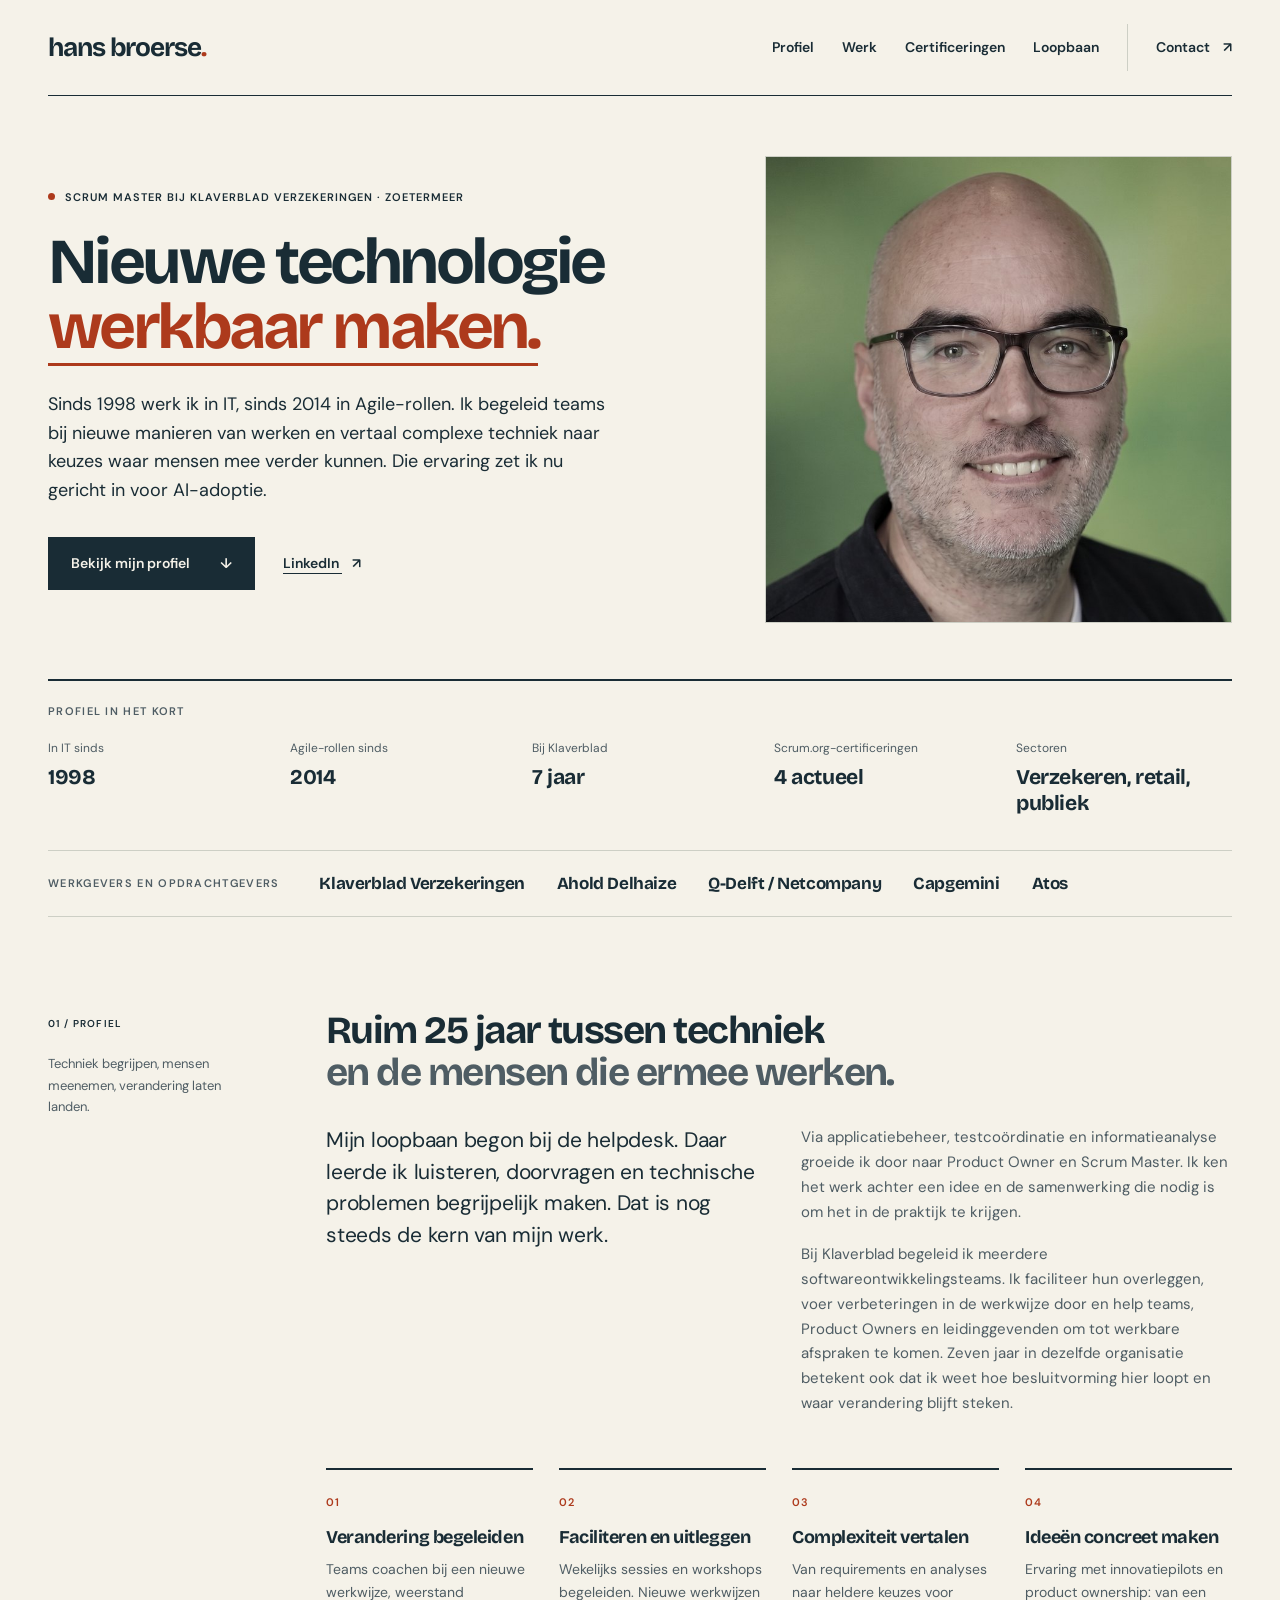
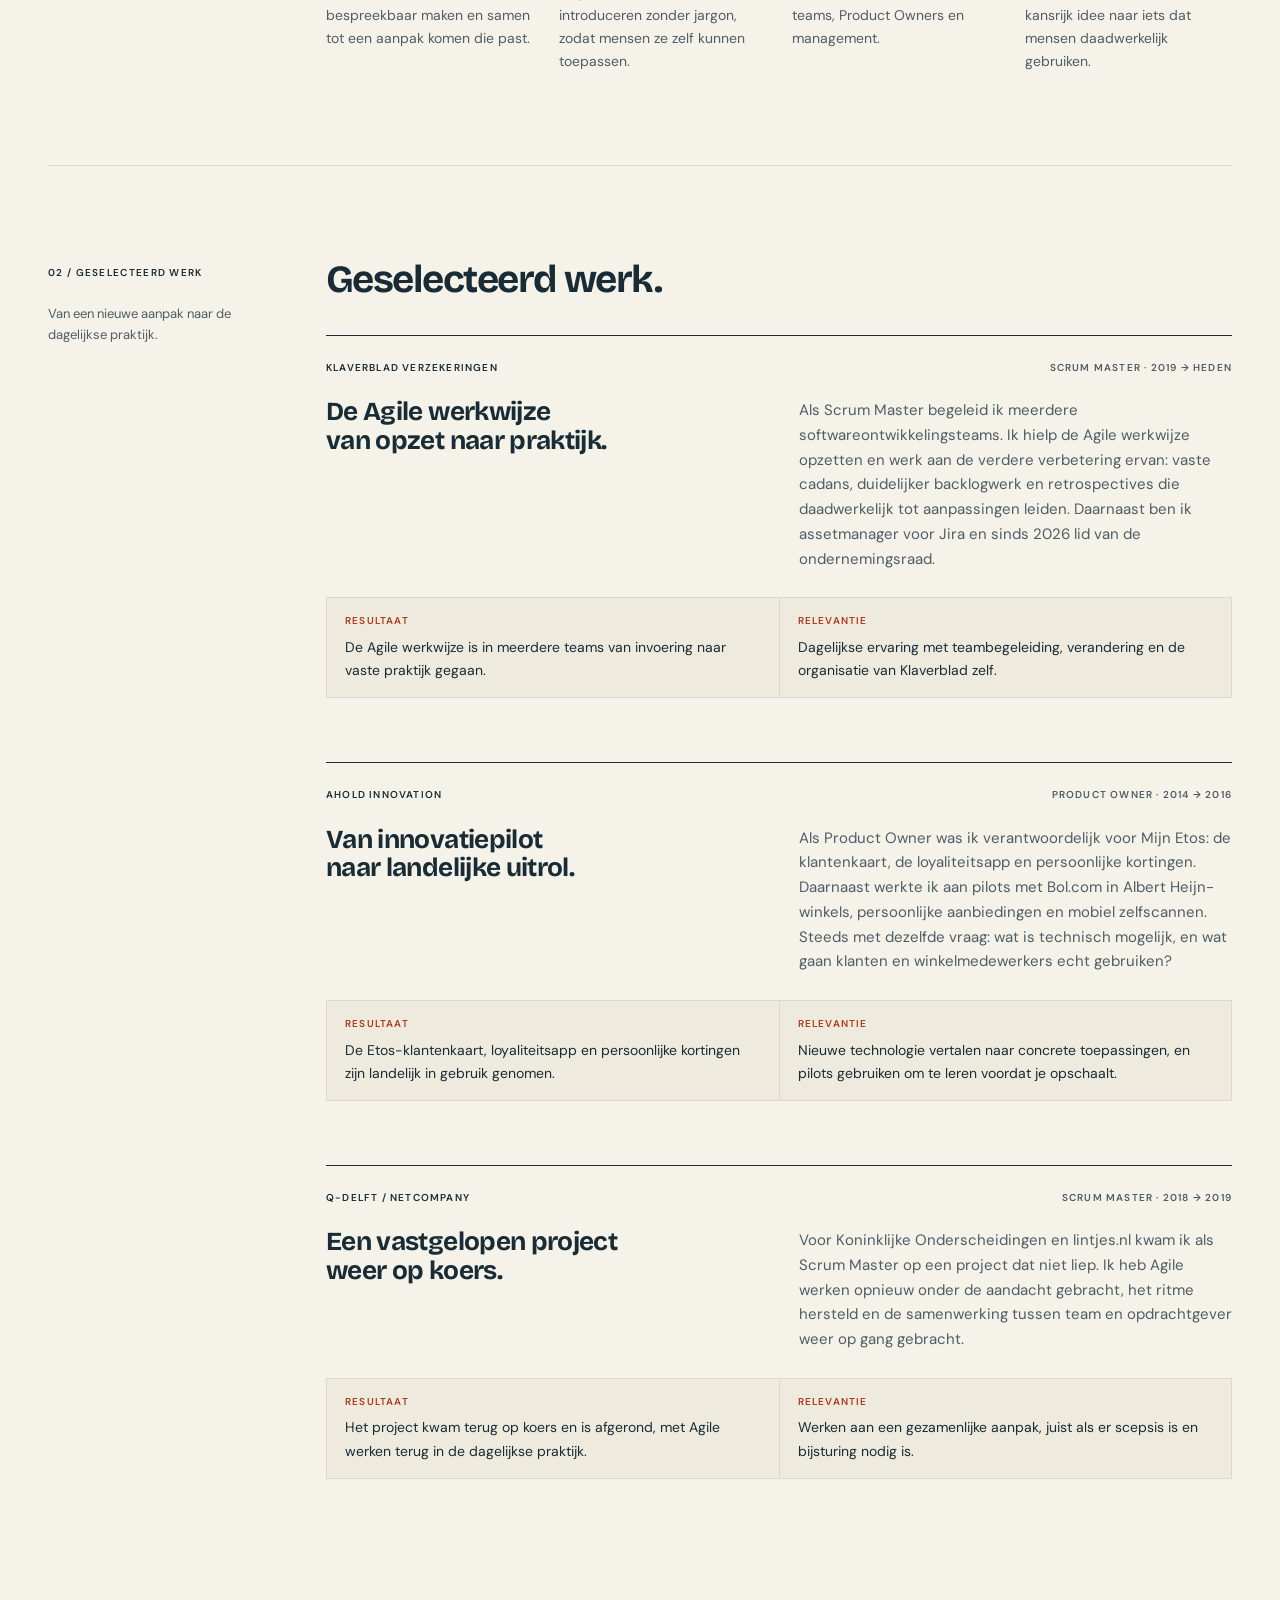
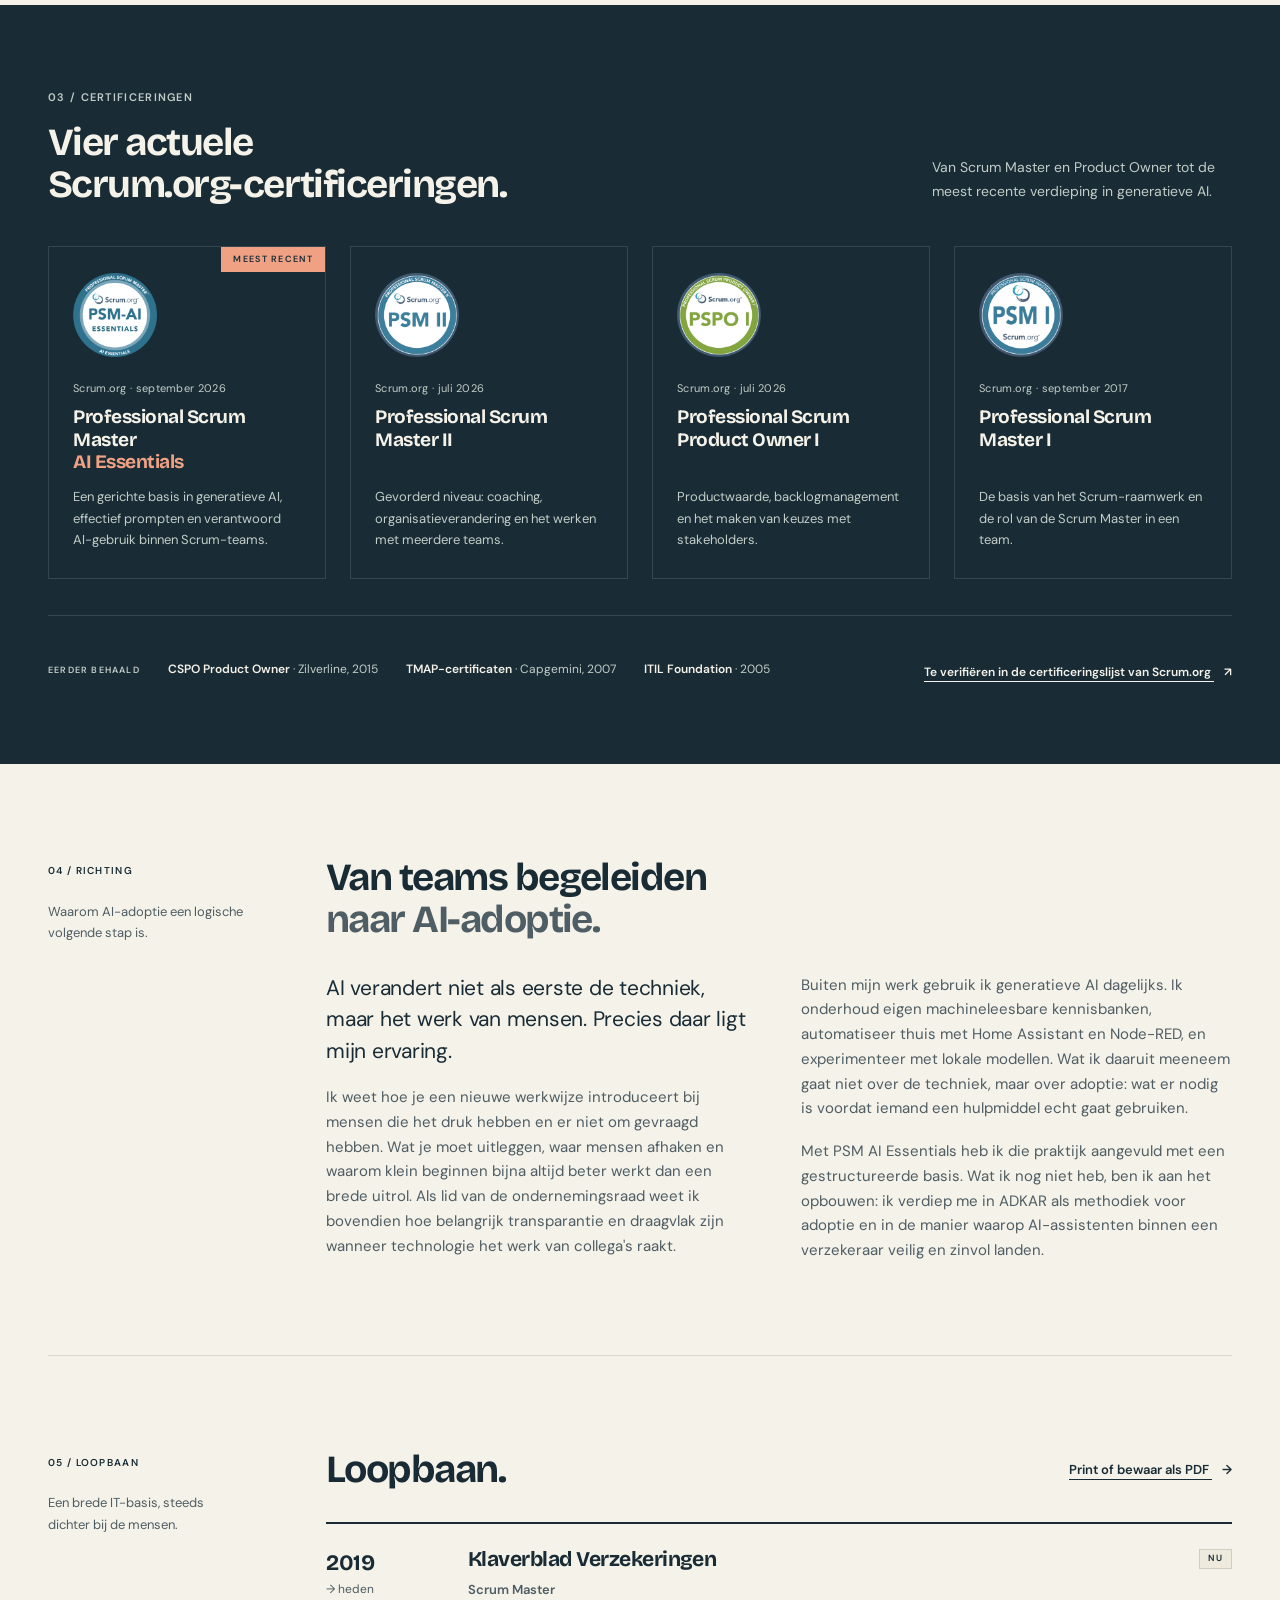
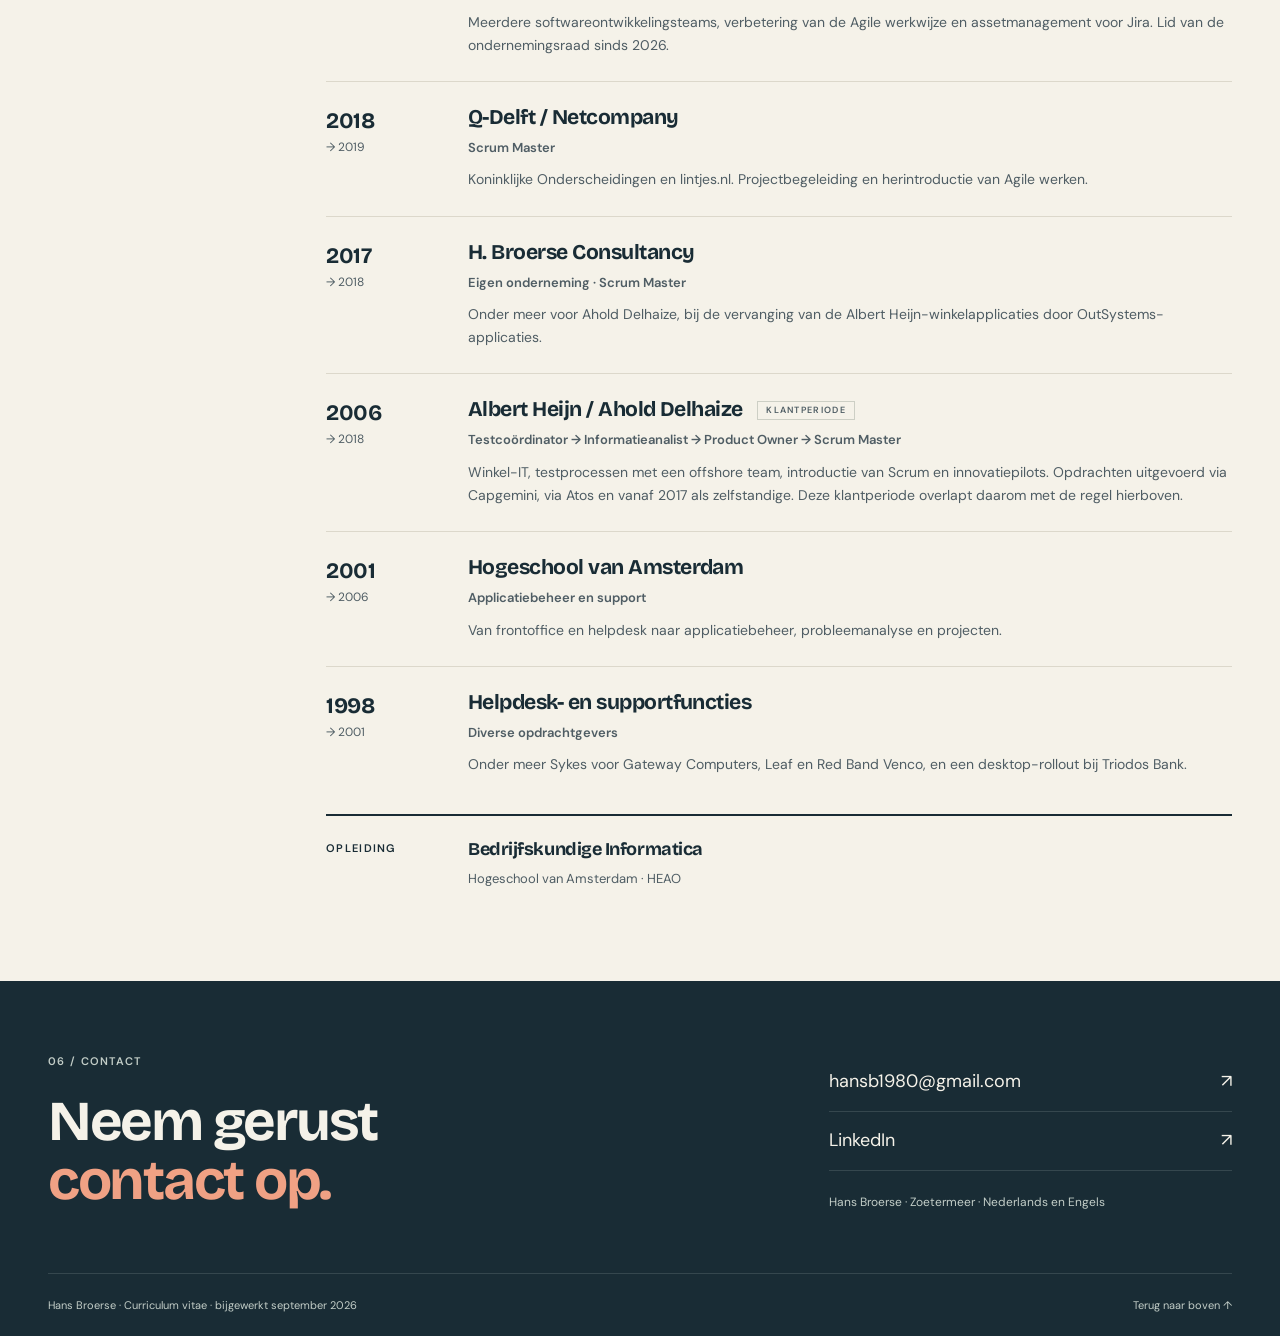
==== commit d91026f0: "Make the CV site read as a senior professional profile Second September 2026 pass, based on four ind" ====
--- a/index.html
+++ b/index.html
@@ -3,20 +3,25 @@
 <head>
   <meta charset="utf-8">
   <meta name="viewport" content="width=device-width, initial-scale=1">
-  <title>Hans Broerse | Mensen, verandering & AI</title>
-  <meta name="description" content="Hans Broerse. Scrum Master bij Klaverblad, met ervaring in teambegeleiding en innovatie. PSM AI Essentials, PSM II en PSPO I gecertificeerd. Op weg naar AI-adoptie.">
+  <title>Hans Broerse | Scrum Master · teams, verandering en AI-adoptie</title>
+  <meta name="description" content="Hans Broerse, Scrum Master bij Klaverblad Verzekeringen. Sinds 1998 in IT, sinds 2014 in Agile-rollen. Teambegeleiding, facilitatie en verandering, met vier actuele Scrum.org-certificeringen.">
   <meta name="robots" content="index, follow">
   <meta name="author" content="Hans Broerse">
   <meta name="theme-color" content="#f5f2e9">
-  <meta property="og:title" content="Hans Broerse | Mensen, verandering & AI">
-  <meta property="og:description" content="Teams begeleiden. Vernieuwing werkbaar maken. Mijn ervaring, werk en ontwikkeling richting AI-adoptie.">
+  <meta property="og:title" content="Hans Broerse | Scrum Master · teams, verandering en AI-adoptie">
+  <meta property="og:description" content="Scrum Master bij Klaverblad Verzekeringen. Sinds 1998 in IT, sinds 2014 in Agile-rollen. Teambegeleiding, facilitatie en verandering.">
   <meta property="og:type" content="profile">
   <meta property="og:url" content="https://hansbroerse.nl/">
   <meta property="og:site_name" content="Hans Broerse">
   <meta property="og:locale" content="nl_NL">
-  <meta name="twitter:card" content="summary">
-  <meta name="twitter:title" content="Hans Broerse | Mensen, verandering & AI">
-  <meta name="twitter:description" content="Scrum Master bij Klaverblad. Teambegeleiding, innovatie en een volgende stap richting AI-adoptie.">
+  <meta property="og:image" content="https://hansbroerse.nl/assets/og-image.png">
+  <meta property="og:image:width" content="1200">
+  <meta property="og:image:height" content="630">
+  <meta property="og:image:alt" content="Hans Broerse, Scrum Master bij Klaverblad Verzekeringen">
+  <meta name="twitter:card" content="summary_large_image">
+  <meta name="twitter:title" content="Hans Broerse | Scrum Master · teams, verandering en AI-adoptie">
+  <meta name="twitter:description" content="Scrum Master bij Klaverblad Verzekeringen. Teambegeleiding, facilitatie en verandering.">
+  <meta name="twitter:image" content="https://hansbroerse.nl/assets/og-image.png">
   <link rel="canonical" href="https://hansbroerse.nl/">
   <link rel="me" href="https://www.linkedin.com/in/hans-broerse-25328b5/">
   <link rel="sitemap" type="application/xml" href="/sitemap.xml">
@@ -29,28 +34,33 @@
     "@type": "Person",
     "name": "Hans Broerse",
     "url": "https://hansbroerse.nl/",
+    "image": "https://hansbroerse.nl/assets/portret.jpg",
     "email": "mailto:hansb1980@gmail.com",
     "jobTitle": "Scrum Master",
     "worksFor": {"@type": "Organization", "name": "Klaverblad Verzekeringen"},
     "address": {"@type": "PostalAddress", "addressLocality": "Zoetermeer", "addressCountry": "NL"},
     "sameAs": ["https://www.linkedin.com/in/hans-broerse-25328b5/"],
-    "knowsAbout": ["Scrum", "Teamcoaching", "Product ownership", "Businessanalyse", "Generatieve AI"],
+    "knowsLanguage": ["nl", "en"],
+    "knowsAbout": ["Scrum", "Agile coaching", "Teamfacilitatie", "Verandermanagement", "Product ownership", "Businessanalyse", "Generatieve AI"],
+    "alumniOf": {"@type": "CollegeOrUniversity", "name": "Hogeschool van Amsterdam"},
     "hasCredential": [
       {"@type": "EducationalOccupationalCredential", "name": "Professional Scrum Master - AI Essentials", "recognizedBy": {"@type": "Organization", "name": "Scrum.org"}},
       {"@type": "EducationalOccupationalCredential", "name": "Professional Scrum Master II", "recognizedBy": {"@type": "Organization", "name": "Scrum.org"}},
-      {"@type": "EducationalOccupationalCredential", "name": "Professional Scrum Product Owner I", "recognizedBy": {"@type": "Organization", "name": "Scrum.org"}}
+      {"@type": "EducationalOccupationalCredential", "name": "Professional Scrum Product Owner I", "recognizedBy": {"@type": "Organization", "name": "Scrum.org"}},
+      {"@type": "EducationalOccupationalCredential", "name": "Professional Scrum Master I", "recognizedBy": {"@type": "Organization", "name": "Scrum.org"}}
     ]
   }
   </script>
 </head>
-<body>
+<body id="top">
   <a class="skip-link" href="#inhoud">Direct naar de inhoud</a>
   <header class="site-header wrap">
-    <a class="wordmark" href="#" aria-label="Hans Broerse, naar boven">hans broerse<span aria-hidden="true">.</span></a>
+    <a class="wordmark" href="#top" aria-label="Hans Broerse, naar boven">hans broerse<span aria-hidden="true">.</span></a>
     <nav aria-label="Hoofdnavigatie">
       <a href="#profiel">Profiel</a>
-      <a href="#certificaten">Certificaten</a>
-      <a href="#ervaring">Ervaring</a>
+      <a href="#werk">Werk</a>
+      <a href="#certificaten">Certificeringen</a>
+      <a href="#ervaring">Loopbaan</a>
       <a href="#contact" class="nav-contact">Contact <span aria-hidden="true">↗</span></a>
     </nav>
   </header>
@@ -58,104 +68,202 @@
   <main id="inhoud">
     <section class="hero wrap" aria-labelledby="hero-title">
       <div class="hero-copy">
-        <p class="eyebrow"><span class="status-dot" aria-hidden="true"></span> Scrum Master bij Klaverblad · Zoetermeer</p>
-        <h1 id="hero-title">Verandering<br>begint bij<br><span class="underlined">mensen.</span></h1>
-        <p class="hero-intro">Ik ben Hans. Ik help teams beter samenwerken en nieuwe werkwijzen eigen maken. Mijn volgende stap: die ervaring inzetten voor <strong>AI-adoptie.</strong></p>
+        <p class="eyebrow"><span class="status-dot" aria-hidden="true"></span> Scrum Master bij Klaverblad Verzekeringen · Zoetermeer</p>
+        <h1 id="hero-title">Nieuwe technologie<br><span class="underlined">werkbaar maken.</span></h1>
+        <p class="hero-intro">Sinds 1998 werk ik in IT, sinds 2014 in Agile-rollen. Ik begeleid teams bij nieuwe manieren van werken en vertaal complexe techniek naar keuzes waar mensen mee verder kunnen. Die ervaring zet ik nu gericht in voor AI-adoptie.</p>
+        <p class="print-contact">hansb1980@gmail.com · linkedin.com/in/hans-broerse-25328b5 · hansbroerse.nl · Zoetermeer</p>
         <div class="hero-actions">
-          <a class="button" href="#profiel">Dit breng ik mee <span aria-hidden="true">↓</span></a>
-          <a class="text-link" href="https://www.linkedin.com/in/hans-broerse-25328b5/">Bekijk LinkedIn <span aria-hidden="true">↗</span></a>
-        </div>
-      </div>
-      <aside class="hero-aside" aria-label="Mijn ontwikkeling">
-        <div class="field-note">
-          <div class="note-top"><span>DE RODE DRAAD</span><span aria-hidden="true">HB / 01</span></div>
-          <div class="route" aria-hidden="true">
-            <div class="route-item"><span class="route-marker">1</span><div><small>DE BASIS</small><strong>Techniek begrijpen</strong></div></div>
-            <div class="route-item"><span class="route-marker">2</span><div><small>MIJN WERK</small><strong>Mensen meenemen</strong></div></div>
-            <div class="route-item"><span class="route-marker">3</span><div><small>DE VOLGENDE STAP</small><strong>AI werkbaar maken</strong></div></div>
-          </div>
-          <p class="note-caption">Van IT-support en innovatie<br>naar teams en verandering.</p>
-        </div>
-        <a class="hero-credential" href="#certificaten">
-          <img src="assets/psm-ai-essentials.png" width="80" height="80" alt="PSM AI Essentials badge">
-          <div><span class="eyebrow">Behaald · september 2026</span><strong>PSM AI Essentials</strong><span>Een nieuwe stap in mijn ontwikkeling</span></div>
-          <span class="credential-arrow" aria-hidden="true">↗</span>
-        </a>
-      </aside>
-    </section>
-
-    <div class="career-strip wrap" aria-label="Ervaring in verschillende organisaties">
-      <span>ERVARING IN DE PRAKTIJK</span>
-      <p>Klaverblad</p><p>Ahold Delhaize</p><p>Q-Delft / Netcompany</p><p>Hogeschool van Amsterdam</p>
+          <a class="button" href="#profiel">Bekijk mijn profiel <span aria-hidden="true">↓</span></a>
+          <a class="text-link" href="https://www.linkedin.com/in/hans-broerse-25328b5/">LinkedIn <span aria-hidden="true">↗</span></a>
+        </div>
+      </div>
+      <figure class="portrait">
+        <img src="assets/portret.jpg" width="760" height="760" alt="Portretfoto van Hans Broerse" fetchpriority="high">
+      </figure>
+    </section>
+
+    <section class="facts-strip wrap" aria-labelledby="kort-title">
+      <h2 class="eyebrow" id="kort-title">Profiel in het kort</h2>
+      <dl>
+        <div><dt>In IT sinds</dt><dd>1998</dd></div>
+        <div><dt>Agile-rollen sinds</dt><dd>2014</dd></div>
+        <div><dt>Bij Klaverblad</dt><dd>7 jaar</dd></div>
+        <div><dt>Scrum.org-certificeringen</dt><dd>4 actueel</dd></div>
+        <div><dt>Sectoren</dt><dd>Verzekeren, retail, publiek</dd></div>
+      </dl>
+    </section>
+
+    <div class="career-strip wrap">
+      <h2 class="eyebrow">Werkgevers en opdrachtgevers</h2>
+      <ul>
+        <li>Klaverblad Verzekeringen</li>
+        <li>Ahold Delhaize</li>
+        <li>Q-Delft / Netcompany</li>
+        <li>Capgemini</li>
+        <li>Atos</li>
+      </ul>
     </div>
 
     <section class="profile-section wrap section" id="profiel" aria-labelledby="profile-title">
-      <div class="section-label"><span>01 / PROFIEL</span><p>Mens + techniek<br>+ een praktische blik.</p></div>
-      <div class="section-body">
-        <h2 id="profile-title">Nieuwe mogelijkheden.<br><span class="muted-heading">Samen verder komen.</span></h2>
+      <div class="section-label"><span>01 / Profiel</span><p>Techniek begrijpen, mensen meenemen, verandering laten landen.</p></div>
+      <div class="section-body">
+        <h2 id="profile-title">Ruim 25 jaar tussen techniek<br><span class="muted-heading">en de mensen die ermee werken.</span></h2>
         <div class="profile-columns">
-          <p class="large-copy">Mijn loopbaan begon bij de helpdesk. Daar leerde ik luisteren, doorvragen en technische problemen begrijpelijk maken. Die basis neem ik nog steeds mee.</p>
-          <div><p>Via applicatiebeheer, testen en informatieanalyse groeide ik door naar Scrum Master en Product Owner. Ik ken het werk achter een idee én de samenwerking die nodig is om het verder te brengen.</p><p>Bij Klaverblad begeleid ik meerdere softwareteams en help ik de Agile werkwijze verbeteren. Ik wil daarop voortbouwen: collega’s helpen om AI te begrijpen en zinvol te gebruiken in hun dagelijkse werk.</p></div>
+          <p class="large-copy">Mijn loopbaan begon bij de helpdesk. Daar leerde ik luisteren, doorvragen en technische problemen begrijpelijk maken. Dat is nog steeds de kern van mijn werk.</p>
+          <div>
+            <p>Via applicatiebeheer, testcoördinatie en informatieanalyse groeide ik door naar Product Owner en Scrum Master. Ik ken het werk achter een idee en de samenwerking die nodig is om het in de praktijk te krijgen.</p>
+            <p>Bij Klaverblad begeleid ik meerdere softwareontwikkelingsteams. Ik faciliteer hun overleggen, voer verbeteringen in de werkwijze door en help teams, Product Owners en leidinggevenden om tot werkbare afspraken te komen. Zeven jaar in dezelfde organisatie betekent ook dat ik weet hoe besluitvorming hier loopt en waar verandering blijft steken.</p>
+          </div>
         </div>
         <div class="strengths">
-          <article><span class="small-number">01</span><h3>Verandering begeleiden</h3><p>Teams coachen, Scrum introduceren en samen een werkbare aanpak vinden.</p></article>
-          <article><span class="small-number">02</span><h3>Complexiteit uitleggen</h3><p>Van requirements en analyses naar duidelijke keuzes voor teams, Product Owners en management.</p></article>
-          <article><span class="small-number">03</span><h3>Ideeën concreet maken</h3><p>Ervaring met innovatiepilots, product ownership en het introduceren van nieuwe toepassingen.</p></article>
-        </div>
+          <article><span class="small-number">01</span><h3>Verandering begeleiden</h3><p>Teams coachen bij een nieuwe werkwijze, weerstand bespreekbaar maken en samen tot een aanpak komen die past.</p></article>
+          <article><span class="small-number">02</span><h3>Faciliteren en uitleggen</h3><p>Wekelijks sessies en workshops begeleiden. Nieuwe werkwijzen introduceren zonder jargon, zodat mensen ze zelf kunnen toepassen.</p></article>
+          <article><span class="small-number">03</span><h3>Complexiteit vertalen</h3><p>Van requirements en analyses naar heldere keuzes voor teams, Product Owners en management.</p></article>
+          <article><span class="small-number">04</span><h3>Ideeën concreet maken</h3><p>Ervaring met innovatiepilots en product ownership: van een kansrijk idee naar iets dat mensen daadwerkelijk gebruiken.</p></article>
+        </div>
+      </div>
+    </section>
+
+    <section class="work-section wrap section" id="werk" aria-labelledby="work-title">
+      <div class="section-label"><span>02 / Geselecteerd werk</span><p>Van een nieuwe aanpak naar de dagelijkse praktijk.</p></div>
+      <div class="section-body">
+        <h2 id="work-title">Geselecteerd werk.</h2>
+        <article class="work-item">
+          <div class="work-meta"><span>Klaverblad Verzekeringen</span><span>Scrum Master · 2019 → heden</span></div>
+          <div class="work-content">
+            <h3>De Agile werkwijze<br>van opzet naar praktijk.</h3>
+            <p>Als Scrum Master begeleid ik meerdere softwareontwikkelingsteams. Ik hielp de Agile werkwijze opzetten en werk aan de verdere verbetering ervan: vaste cadans, duidelijker backlogwerk en retrospectives die daadwerkelijk tot aanpassingen leiden. Daarnaast ben ik assetmanager voor Jira en sinds 2026 lid van de ondernemingsraad.</p>
+            <dl class="work-outcome">
+              <div><dt>Resultaat</dt><dd>De Agile werkwijze is in meerdere teams van invoering naar vaste praktijk gegaan.</dd></div>
+              <div><dt>Relevantie</dt><dd>Dagelijkse ervaring met teambegeleiding, verandering en de organisatie van Klaverblad zelf.</dd></div>
+            </dl>
+          </div>
+        </article>
+        <article class="work-item">
+          <div class="work-meta"><span>Ahold Innovation</span><span>Product Owner · 2014 → 2016</span></div>
+          <div class="work-content">
+            <h3>Van innovatiepilot<br>naar landelijke uitrol.</h3>
+            <p>Als Product Owner was ik verantwoordelijk voor Mijn Etos: de klantenkaart, de loyaliteitsapp en persoonlijke kortingen. Daarnaast werkte ik aan pilots met Bol.com in Albert Heijn-winkels, persoonlijke aanbiedingen en mobiel zelfscannen. Steeds met dezelfde vraag: wat is technisch mogelijk, en wat gaan klanten en winkelmedewerkers echt gebruiken?</p>
+            <dl class="work-outcome">
+              <div><dt>Resultaat</dt><dd>De Etos-klantenkaart, loyaliteitsapp en persoonlijke kortingen zijn landelijk in gebruik genomen.</dd></div>
+              <div><dt>Relevantie</dt><dd>Nieuwe technologie vertalen naar concrete toepassingen, en pilots gebruiken om te leren voordat je opschaalt.</dd></div>
+            </dl>
+          </div>
+        </article>
+        <article class="work-item">
+          <div class="work-meta"><span>Q-Delft / Netcompany</span><span>Scrum Master · 2018 → 2019</span></div>
+          <div class="work-content">
+            <h3>Een vastgelopen project<br>weer op koers.</h3>
+            <p>Voor Koninklijke Onderscheidingen en lintjes.nl kwam ik als Scrum Master op een project dat niet liep. Ik heb Agile werken opnieuw onder de aandacht gebracht, het ritme hersteld en de samenwerking tussen team en opdrachtgever weer op gang gebracht.</p>
+            <dl class="work-outcome">
+              <div><dt>Resultaat</dt><dd>Het project kwam terug op koers en is afgerond, met Agile werken terug in de dagelijkse praktijk.</dd></div>
+              <div><dt>Relevantie</dt><dd>Werken aan een gezamenlijke aanpak, juist als er scepsis is en bijsturing nodig is.</dd></div>
+            </dl>
+          </div>
+        </article>
       </div>
     </section>
 
     <section class="cert-section" id="certificaten" aria-labelledby="cert-title">
       <div class="wrap">
-        <div class="section-heading"><div><p class="eyebrow">02 / BLIJVEN LEREN</p><h2 id="cert-title">Ervaring als basis.<br>Nieuwsgierigheid als motor.</h2></div><p>Mijn vak blijft veranderen.<br>Ik ontwikkel mee.</p></div>
-        <article class="featured-cert">
-          <div class="featured-badge"><img src="assets/psm-ai-essentials.png" alt="Scrum.org Professional Scrum Master AI Essentials" width="224" height="224" loading="lazy"></div>
-          <div class="featured-cert-copy"><p class="eyebrow">Scrum.org · september 2026</p><h3>Professional Scrum Master<br><span>AI Essentials</span></h3><p>Een gerichte aanvulling op mijn Scrum Master-ervaring: generatieve AI, effectief prompten en verantwoord AI-gebruik in de context van Scrum-teams.</p><a class="text-link" href="https://www.scrum.org/assessments/professional-scrum-master-ai-essentials-certification">Over deze certificering <span aria-hidden="true">↗</span></a></div>
-          <span class="cert-label">MEEST RECENT</span>
-        </article>
+        <div class="section-heading">
+          <div><p class="eyebrow">03 / Certificeringen</p><h2 id="cert-title">Vier actuele<br>Scrum.org-certificeringen.</h2></div>
+          <p>Van Scrum Master en Product Owner tot de meest recente verdieping in generatieve AI.</p>
+        </div>
         <div class="cert-grid">
-          <article class="cert"><img src="assets/psm-ii.png" alt="" width="88" height="88" loading="lazy"><div><p>Scrum.org · juli 2026</p><h3>Professional Scrum Master II</h3><a href="https://www.scrum.org/assessments/professional-scrum-master-ii-certification">Over PSM II <span aria-hidden="true">↗</span></a></div></article>
-          <article class="cert"><img src="assets/pspo-i.png" alt="" width="88" height="88" loading="lazy"><div><p>Scrum.org · juli 2026</p><h3>Professional Scrum Product Owner I</h3><a href="https://www.scrum.org/assessments/professional-scrum-product-owner-i-certification">Over PSPO I <span aria-hidden="true">↗</span></a></div></article>
-          <article class="cert"><img src="assets/psm-i.png" alt="" width="88" height="88" loading="lazy"><div><p>Scrum.org · september 2017</p><h3>Professional Scrum Master I</h3><a href="https://www.scrum.org/assessments/professional-scrum-master-i-certification">Over PSM I <span aria-hidden="true">↗</span></a></div></article>
-        </div>
-        <div class="earlier-certs"><span>EERDER BEHAALD</span><p><strong>CSPO Product Owner</strong> · Zilverline, 2015</p><p><strong>TMAP-certificaten</strong> · Capgemini, 2007</p><p><strong>ITIL Foundation</strong> · 2005</p></div>
-      </div>
-    </section>
-
-    <section class="work-section wrap section" id="werk" aria-labelledby="work-title">
-      <div class="section-label"><span>03 / GESELECTEERD WERK</span><p>Van nieuwe aanpak<br>naar dagelijkse praktijk.</p></div>
-      <div class="section-body">
-        <h2 id="work-title">Daar heb ik aan gewerkt.</h2>
-        <article class="work-item"><div class="work-meta"><span>KLAVERBLAD VERZEKERINGEN</span><span>2019 → heden</span></div><div class="work-content"><h3>Teams helpen hun<br>werkwijze te verbeteren.</h3><p>Als Scrum Master begeleid ik meerdere softwareontwikkelingsteams. Ik hielp de Agile werkwijze opzetten en werk aan de verdere verbetering ervan. Daarnaast ben ik assetmanager voor Jira en sinds 2026 lid van de ondernemingsraad.</p><p class="work-relevance"><strong>Wat ik meeneem</strong> Dagelijkse ervaring met teambegeleiding, verandering en de organisatie van Klaverblad.</p></div></article>
-        <article class="work-item"><div class="work-meta"><span>AHOLD INNOVATION</span><span>Product Owner · 2014 → 2016</span></div><div class="work-content"><h3>Van innovatie naar<br>iets dat je kunt gebruiken.</h3><p>Als Product Owner werkte ik aan Mijn Etos: de klantenkaart, loyaliteitsapp en persoonlijke kortingen. Ook werkte ik aan pilots met Bol.com in Albert Heijn-winkels, persoonlijke aanbiedingen en mobiel zelfscannen.</p><p class="work-relevance"><strong>Wat ik meeneem</strong> Nieuwe mogelijkheden vertalen naar concrete toepassingen en ervaring opdoen met pilots.</p></div></article>
-        <article class="work-item"><div class="work-meta"><span>Q-DELFT / NETCOMPANY</span><span>Scrum Master · 2018 → 2019</span></div><div class="work-content"><h3>Een project weer<br>op koers helpen.</h3><p>Voor Koninklijke Onderscheidingen / lintjes.nl hielp ik als Scrum Master het project weer op koers te krijgen en Agile werken opnieuw onder de aandacht te brengen.</p><p class="work-relevance"><strong>Wat ik meeneem</strong> Werken aan een gezamenlijke aanpak, ook als een project bijsturing nodig heeft.</p></div></article>
-      </div>
-    </section>
-
-    <section class="next-section wrap" aria-labelledby="next-title">
-      <div><p class="eyebrow">DE VOLGENDE STAP</p><h2 id="next-title">Van teams begeleiden<br>naar AI-adoptie.</h2></div>
-      <div><p>De rol van AI Adoptie Consultant bij Klaverblad spreekt me aan omdat die mensen, verandering en technologie samenbrengt. Dat sluit aan op de rode draad in mijn werk.</p><p>Ik breng kennis van Klaverblad, ervaring met het begeleiden van teams en een achtergrond in innovatie mee. Met PSM AI Essentials bouw ik verder aan mijn AI-kennis. Die combinatie wil ik inzetten om collega’s te helpen nieuwe mogelijkheden eigen te maken.</p></div>
+          <article class="cert">
+            <img src="assets/psm-ai-essentials.png" alt="Scrum.org Professional Scrum Master AI Essentials" width="512" height="512" loading="lazy">
+            <p class="cert-date">Scrum.org · september 2026</p>
+            <h3>Professional Scrum Master <span>AI Essentials</span></h3>
+            <p class="cert-note">Een gerichte basis in generatieve AI, effectief prompten en verantwoord AI-gebruik binnen Scrum-teams.</p>
+            <span class="cert-label">Meest recent</span>
+          </article>
+          <article class="cert">
+            <img src="assets/psm-ii.png" alt="Scrum.org Professional Scrum Master II" width="512" height="512" loading="lazy">
+            <p class="cert-date">Scrum.org · juli 2026</p>
+            <h3>Professional Scrum Master II</h3>
+            <p class="cert-note">Gevorderd niveau: coaching, organisatieverandering en het werken met meerdere teams.</p>
+          </article>
+          <article class="cert">
+            <img src="assets/pspo-i.png" alt="Scrum.org Professional Scrum Product Owner I" width="512" height="512" loading="lazy">
+            <p class="cert-date">Scrum.org · juli 2026</p>
+            <h3>Professional Scrum Product Owner I</h3>
+            <p class="cert-note">Productwaarde, backlogmanagement en het maken van keuzes met stakeholders.</p>
+          </article>
+          <article class="cert">
+            <img src="assets/psm-i.png" alt="Scrum.org Professional Scrum Master I" width="512" height="512" loading="lazy">
+            <p class="cert-date">Scrum.org · september 2017</p>
+            <h3>Professional Scrum Master I</h3>
+            <p class="cert-note">De basis van het Scrum-raamwerk en de rol van de Scrum Master in een team.</p>
+          </article>
+        </div>
+        <div class="cert-footer">
+          <div class="earlier-certs">
+            <span>Eerder behaald</span>
+            <p><strong>CSPO Product Owner</strong> · Zilverline, 2015</p>
+            <p><strong>TMAP-certificaten</strong> · Capgemini, 2007</p>
+            <p><strong>ITIL Foundation</strong> · 2005</p>
+          </div>
+          <a class="text-link" href="https://www.scrum.org/certification-list">Te verifiëren in de certificeringslijst van Scrum.org <span aria-hidden="true">↗</span></a>
+        </div>
+      </div>
+    </section>
+
+    <section class="next-section wrap section" id="richting" aria-labelledby="next-title">
+      <div class="section-label"><span>04 / Richting</span><p>Waarom AI-adoptie een logische volgende stap is.</p></div>
+      <div class="section-body">
+        <h2 id="next-title">Van teams begeleiden<br><span class="muted-heading">naar AI-adoptie.</span></h2>
+        <div class="next-columns">
+          <div>
+            <p class="large-copy">AI verandert niet als eerste de techniek, maar het werk van mensen. Precies daar ligt mijn ervaring.</p>
+            <p>Ik weet hoe je een nieuwe werkwijze introduceert bij mensen die het druk hebben en er niet om gevraagd hebben. Wat je moet uitleggen, waar mensen afhaken en waarom klein beginnen bijna altijd beter werkt dan een brede uitrol. Als lid van de ondernemingsraad weet ik bovendien hoe belangrijk transparantie en draagvlak zijn wanneer technologie het werk van collega's raakt.</p>
+          </div>
+          <div>
+            <p>Buiten mijn werk gebruik ik generatieve AI dagelijks. Ik onderhoud eigen machineleesbare kennisbanken, automatiseer thuis met Home Assistant en Node-RED, en experimenteer met lokale modellen. Wat ik daaruit meeneem gaat niet over de techniek, maar over adoptie: wat er nodig is voordat iemand een hulpmiddel echt gaat gebruiken.</p>
+            <p>Met PSM AI Essentials heb ik die praktijk aangevuld met een gestructureerde basis. Wat ik nog niet heb, ben ik aan het opbouwen: ik verdiep me in ADKAR als methodiek voor adoptie en in de manier waarop AI-assistenten binnen een verzekeraar veilig en zinvol landen.</p>
+          </div>
+        </div>
+      </div>
     </section>
 
     <section class="experience-section wrap section" id="ervaring" aria-labelledby="experience-title">
-      <div class="section-label"><span>04 / LOOPBAAN</span><p>Een brede IT-basis.<br>Steeds dichter bij mensen.</p></div>
-      <div class="section-body">
-        <div class="experience-heading"><h2 id="experience-title">Mijn route tot nu toe.</h2><button class="text-link print-button" type="button" onclick="window.print()">Print / bewaar als PDF <span aria-hidden="true">↗</span></button></div>
+      <div class="section-label"><span>05 / Loopbaan</span><p>Een brede IT-basis, steeds dichter bij de mensen.</p></div>
+      <div class="section-body">
+        <div class="experience-heading">
+          <h2 id="experience-title">Loopbaan.</h2>
+          <button class="text-link print-button" type="button" onclick="window.print()">Print of bewaar als PDF <span aria-hidden="true">→</span></button>
+        </div>
         <ol class="timeline">
-          <li><span class="years">2019 <span>→ heden</span></span><div><h3>Klaverblad Verzekeringen</h3><p class="role">Scrum Master</p><p>Meerdere softwareteams, Agile werkwijze en Jira. Lid van de ondernemingsraad sinds 2026.</p></div><span class="current-label">NU</span></li>
-          <li><span class="years">2018 <span>→ 2019</span></span><div><h3>Q-Delft / Netcompany</h3><p class="role">Scrum Master</p><p>Koninklijke Onderscheidingen / lintjes.nl. Projectbegeleiding en herintroductie van Agile werken.</p></div></li>
-          <li><span class="years">2017 <span>→ 2018</span></span><div><h3>H. Broerse Consultancy</h3><p class="role">Zelfstandig consultant · Scrum Master</p><p>Onder meer voor Ahold Delhaize bij de vervanging van Albert Heijn-winkelapplicaties door OutSystems-applicaties.</p></div></li>
-          <li><span class="years">2006 <span>→ 2018</span></span><div><h3>Albert Heijn / Ahold Delhaize</h3><p class="role">Testcoördinator → Informatieanalist → Scrum Master / Product Owner</p><p>Opdrachten via Capgemini, Atos en als zelfstandige. Winkel-IT, offshore testprocessen, Scrum-introductie en innovatiepilots. Deze klantperiode overlapt met mijn zelfstandige werk.</p></div></li>
+          <li><span class="years">2019 <span>→ heden</span></span><div><h3>Klaverblad Verzekeringen</h3><p class="role">Scrum Master</p><p>Meerdere softwareontwikkelingsteams, verbetering van de Agile werkwijze en assetmanagement voor Jira. Lid van de ondernemingsraad sinds 2026.</p></div><span class="current-label">Nu</span></li>
+          <li><span class="years">2018 <span>→ 2019</span></span><div><h3>Q-Delft / Netcompany</h3><p class="role">Scrum Master</p><p>Koninklijke Onderscheidingen en lintjes.nl. Projectbegeleiding en herintroductie van Agile werken.</p></div></li>
+          <li><span class="years">2017 <span>→ 2018</span></span><div><h3>H. Broerse Consultancy</h3><p class="role">Eigen onderneming · Scrum Master</p><p>Onder meer voor Ahold Delhaize, bij de vervanging van de Albert Heijn-winkelapplicaties door OutSystems-applicaties.</p></div></li>
+          <li><span class="years">2006 <span>→ 2018</span></span><div><h3>Albert Heijn / Ahold Delhaize <span class="entry-tag">Klantperiode</span></h3><p class="role">Testcoördinator → Informatieanalist → Product Owner → Scrum Master</p><p>Winkel-IT, testprocessen met een offshore team, introductie van Scrum en innovatiepilots. Opdrachten uitgevoerd via Capgemini, via Atos en vanaf 2017 als zelfstandige. Deze klantperiode overlapt daarom met de regel hierboven.</p></div></li>
           <li><span class="years">2001 <span>→ 2006</span></span><div><h3>Hogeschool van Amsterdam</h3><p class="role">Applicatiebeheer en support</p><p>Van frontoffice en helpdesk naar applicatiebeheer, probleemanalyse en projecten.</p></div></li>
-          <li><span class="years">1998 <span>→ 2001</span></span><div><h3>De eerste jaren in IT</h3><p class="role">Helpdesk en frontoffice</p><p>Onder meer Sykes / Gateway Computers, Leaf / Red Band Venco en een desktop-rollout bij Triodos Bank.</p></div></li>
+          <li><span class="years">1998 <span>→ 2001</span></span><div><h3>Helpdesk- en supportfuncties</h3><p class="role">Diverse opdrachtgevers</p><p>Onder meer Sykes voor Gateway Computers, Leaf en Red Band Venco, en een desktop-rollout bij Triodos Bank.</p></div></li>
         </ol>
-        <div class="education"><p class="eyebrow">OPLEIDING</p><div><h3>Bedrijfskundige Informatica</h3><p>Hogeschool van Amsterdam · HEAO</p></div><div><h3>HAVO</h3><p>Johannes College · Den Helder</p></div></div>
-      </div>
-    </section>
-
-    <footer class="contact-section" id="contact">
-      <div class="wrap"><div class="contact-main"><div><p class="eyebrow">05 / CONTACT</p><h2>Verder praten?<br><span>Lijkt me goed.</span></h2></div><div class="contact-links"><a href="mailto:hansb1980@gmail.com">hansb1980@gmail.com <span aria-hidden="true">↗</span></a><a href="https://www.linkedin.com/in/hans-broerse-25328b5/">LinkedIn <span aria-hidden="true">↗</span></a><p>Hans Broerse · Zoetermeer</p></div></div><div class="footer-bottom"><span>Hans Broerse · Curriculum vitae</span><a href="#">Terug naar boven ↑</a></div></div>
-    </footer>
+        <div class="education">
+          <p class="eyebrow">Opleiding</p>
+          <div><h3>Bedrijfskundige Informatica</h3><p>Hogeschool van Amsterdam · HEAO</p></div>
+        </div>
+      </div>
+    </section>
   </main>
+
+  <footer class="contact-section" id="contact">
+    <div class="wrap">
+      <div class="contact-main">
+        <div><p class="eyebrow">06 / Contact</p><h2>Neem gerust<br><span>contact op.</span></h2></div>
+        <div class="contact-links">
+          <a href="mailto:hansb1980@gmail.com">hansb1980@gmail.com <span aria-hidden="true">↗</span></a>
+          <a href="https://www.linkedin.com/in/hans-broerse-25328b5/">LinkedIn <span aria-hidden="true">↗</span></a>
+          <p>Hans Broerse · Zoetermeer · Nederlands en Engels</p>
+        </div>
+      </div>
+      <div class="footer-bottom">
+        <span>Hans Broerse · Curriculum vitae · bijgewerkt september 2026</span>
+        <a href="#top">Terug naar boven <span aria-hidden="true">↑</span></a>
+      </div>
+    </div>
+  </footer>
 </body>
 </html>
--- a/styles.css
+++ b/styles.css
@@ -25,12 +25,14 @@
 :root {
   color-scheme: light;
   --paper: #f5f2e9;
+  --panel: #eeeade;
   --ink: #192c35;
-  --muted: #526067;
-  --orange: #bd4020;
-  --bright: #ef704c;
+  --muted: #4f5d64;
   --line: #cdcfc5;
-  --mint: #dbe6de;
+  --hairline: #dcd8cb;
+  --orange: #ad3a1c;
+  --dark-line: #35474e;
+  --dark-muted: #c2cdc7;
   --display: 'Bricolage Grotesque', Arial, sans-serif;
   --body: 'DM Sans', Arial, sans-serif;
 }
@@ -45,290 +47,288 @@
 img { max-width: 100%; height: auto; display: block; }
 h1, h2, h3, p { margin: 0; }
 h1, h2, h3 { font-family: var(--display); font-weight: 700; line-height: 1.1; }
-h2 { font-size: clamp(2rem, 3.4vw, 3rem); letter-spacing: -.045em; }
+h2 { font-size: clamp(1.85rem, 3vw, 2.6rem); letter-spacing: -.04em; }
 h3 { letter-spacing: -.025em; }
 p + p { margin-top: 18px; }
+dl, dd { margin: 0; }
+ul { margin: 0; padding: 0; list-style: none; }
 .wrap { width: min(1232px, calc(100% - 96px)); margin-inline: auto; }
 .skip-link { position: fixed; z-index: 10; top: 10px; left: 10px; padding: 12px 20px; background: var(--ink); color: white; transform: translateY(-160%); }
 .skip-link:focus { transform: none; }
-.site-header { min-height: 104px; display: flex; justify-content: space-between; align-items: center; border-bottom: 1px solid var(--ink); gap: 24px; }
-.wordmark { font: 700 28px var(--display); letter-spacing: -1.2px; text-decoration: none; white-space: nowrap; }
+.print-contact { display: none; }
+
+/* Header */
+.site-header { min-height: 96px; display: flex; justify-content: space-between; align-items: center; border-bottom: 1px solid var(--ink); gap: 24px; }
+.wordmark { font: 700 26px var(--display); letter-spacing: -1.1px; text-decoration: none; white-space: nowrap; }
 .wordmark span { color: var(--orange); }
-nav { display: flex; align-items: center; gap: 32px; font-size: 14px; font-weight: 600; }
+nav { display: flex; align-items: center; gap: 28px; font-size: 14px; font-weight: 600; }
 nav a { text-decoration: none; padding-block: 12px; }
-nav .nav-contact { border-left: 1px solid var(--line); padding-left: 32px; }
-nav a span { padding-left: 12px; }
-.eyebrow, .section-label > span, .small-number { font-size: 11px; font-weight: 600; line-height: 1.5; letter-spacing: 1.4px; text-transform: uppercase; }
-.hero { display: grid; grid-template-columns: 1.4fr 1fr; gap: 64px; padding-block: 64px 72px; align-items: center; }
-.hero-copy > .eyebrow { display: flex; align-items: center; gap: 10px; margin-bottom: 26px; letter-spacing: 1px; }
+nav .nav-contact { border-left: 1px solid var(--line); padding-left: 28px; }
+nav a span { padding-left: 10px; }
+.eyebrow, .section-label > span, .small-number, .cert-label, .entry-tag, .current-label { font-size: 11px; font-weight: 600; line-height: 1.5; letter-spacing: 1.3px; text-transform: uppercase; }
+
+/* Hero */
+.hero { display: grid; grid-template-columns: 1.4fr 1fr; gap: 64px; padding-block: 60px 56px; align-items: center; }
+.hero-copy > .eyebrow { display: flex; align-items: center; gap: 10px; margin-bottom: 24px; letter-spacing: 1px; }
 .status-dot { width: 7px; height: 7px; background: var(--orange); border-radius: 50%; flex-shrink: 0; }
-h1 { font-size: clamp(4rem, 6.65vw, 6rem); letter-spacing: -.065em; line-height: .98; }
+h1 { font-size: clamp(2.6rem, 5vw, 4.5rem); letter-spacing: -.055em; line-height: 1.02; }
 .underlined { color: var(--orange); position: relative; display: inline-block; }
-.underlined::after { content: ''; position: absolute; bottom: -7px; left: 0; width: 98%; height: 3px; background: var(--orange); transform: rotate(-2deg); }
-.hero-intro { max-width: 530px; font-size: 18px; line-height: 1.65; margin-top: 32px; }
+.underlined::after { content: ''; position: absolute; bottom: -6px; left: 0; width: 100%; height: 3px; background: var(--orange); }
+.hero-intro { max-width: 560px; font-size: 18px; line-height: 1.6; margin-top: 30px; }
 strong { font-weight: 600; }
-.hero-actions { display: flex; align-items: center; gap: 28px; margin-top: 28px; }
-.button { display: inline-flex; gap: 34px; align-items: center; padding: 14px 22px; background: var(--ink); color: var(--paper); font-size: 14px; font-weight: 600; text-decoration: none; border: 1px solid var(--ink); transition: background .2s; }
+.hero-actions { display: flex; align-items: center; gap: 28px; margin-top: 32px; }
+.button { display: inline-flex; gap: 30px; align-items: center; padding: 14px 22px; background: var(--ink); color: var(--paper); font-size: 14px; font-weight: 600; text-decoration: none; border: 1px solid var(--ink); transition: background .2s; }
 .button:hover { background: var(--orange); border-color: var(--orange); color: white; }
 .text-link { font: 600 14px var(--body); text-decoration: underline; text-underline-offset: 5px; }
 .text-link span { display: inline-block; padding-left: 10px; }
-.hero-aside { padding-top: 10px; }
-.field-note { background: var(--mint); padding: 28px 32px 24px; transform: rotate(2deg); border: 1px solid #bbcbbf; position: relative; }
-.field-note::after { content: ''; position: absolute; width: 72px; height: 24px; top: -12px; left: calc(50% - 36px); background: #e8ddc6cc; transform: rotate(-5deg); }
-.note-top { display: flex; justify-content: space-between; font-size: 10px; font-weight: 600; letter-spacing: 1px; border-bottom: 1px solid #acbfb1; padding-bottom: 17px; }
-.route { margin: 28px 0; position: relative; }
-.route::before { content: ''; position: absolute; width: 1px; background: #92a898; left: 18px; top: 20px; bottom: 20px; }
-.route-item { display: flex; gap: 18px; align-items: center; position: relative; }
-.route-item + .route-item { margin-top: 30px; }
-.route-marker { width: 37px; height: 37px; display: grid; place-items: center; border: 1px solid var(--ink); border-radius: 50%; background: var(--mint); font-size: 13px; }
-.route-item:last-child .route-marker { background: var(--ink); color: var(--paper); }
-.route-item small { display: block; font-size: 9px; letter-spacing: 1px; margin-bottom: 4px; }
-.route-item strong { font: 700 clamp(18px, 1.8vw, 25px) var(--display); letter-spacing: -.7px; }
-.note-caption { border-top: 1px solid #acbfb1; padding-top: 16px; font-size: 13px; }
-.hero-credential { display: flex; align-items: center; gap: 16px; position: relative; margin-top: 30px; text-decoration: none; padding: 18px 0; border-block: 1px solid var(--line); }
-.hero-credential img { width: 68px; height: 68px; object-fit: contain; flex-shrink: 0; }
-.hero-credential .eyebrow { font-size: 9px; letter-spacing: 1px; }
-.hero-credential strong { display: block; font: 700 21px var(--display); margin-block: 4px; }
-.hero-credential div > span:last-child { font-size: 12px; color: var(--muted); }
-.credential-arrow { margin-left: auto; font-size: 24px; }
-.career-strip { display: flex; justify-content: space-between; align-items: center; gap: 28px; padding-block: 25px; border-block: 1px solid var(--ink); }
-.career-strip > span { max-width: 100px; font-size: 9px; letter-spacing: 1.2px; line-height: 1.6; }
-.career-strip p { font: 700 18px var(--display); letter-spacing: -.5px; margin: 0; }
-.career-strip p:last-child { max-width: 170px; font-size: 16px; }
-.section { display: grid; grid-template-columns: 240px 1fr; gap: 48px; padding-block: 104px; }
+.portrait { margin: 0; border: 1px solid var(--line); }
+.portrait img { width: 100%; aspect-ratio: 1; object-fit: cover; }
+
+/* Facts and employers */
+.facts-strip { border-top: 2px solid var(--ink); padding-top: 22px; }
+.facts-strip > .eyebrow { font-family: var(--body); color: var(--muted); }
+.facts-strip dl { display: grid; grid-template-columns: repeat(5, 1fr); gap: 26px; margin-top: 20px; }
+.facts-strip dt { font-size: 12px; color: var(--muted); }
+.facts-strip dd { font: 700 21px var(--display); letter-spacing: -.4px; margin-top: 5px; }
+.career-strip { display: flex; align-items: center; gap: 16px 40px; padding-block: 22px; border-block: 1px solid var(--line); margin-top: 34px; flex-wrap: wrap; }
+.career-strip > h2 { font-family: var(--body); color: var(--muted); }
+.career-strip ul { display: flex; flex-wrap: wrap; gap: 10px 32px; }
+.career-strip li { font: 700 17px var(--display); letter-spacing: -.4px; }
+
+/* Sections */
+.section { display: grid; grid-template-columns: 230px 1fr; gap: 48px; padding-block: 92px; }
+.section + .section { border-top: 1px solid var(--hairline); }
 .section-label > span { font-size: 10px; }
-.section-label > p { font-size: 13px; color: var(--muted); margin-top: 20px; }
-.muted-heading { color: #65736d; }
-.profile-columns { display: grid; grid-template-columns: 1fr 1fr; gap: 44px; margin-top: 34px; }
-.profile-columns .large-copy { font-size: 22px; line-height: 1.55; letter-spacing: -.3px; }
+.section-label > p { font-size: 13px; color: var(--muted); margin-top: 18px; max-width: 200px; }
+.muted-heading { color: var(--muted); }
+
+/* Profile */
+.profile-columns { display: grid; grid-template-columns: 1fr 1fr; gap: 44px; margin-top: 32px; }
+.profile-columns .large-copy, .next-columns .large-copy { font-size: 21px; line-height: 1.5; letter-spacing: -.25px; }
 .profile-columns > div { font-size: 15px; color: var(--muted); }
-.strengths { display: grid; grid-template-columns: repeat(3, 1fr); gap: 28px; margin-top: 48px; }
-.strengths article { border-top: 1px solid var(--line); padding-top: 20px; }
+.strengths { display: grid; grid-template-columns: repeat(4, 1fr); gap: 26px; margin-top: 52px; }
+.strengths article { border-top: 2px solid var(--ink); padding-top: 18px; }
 .small-number { color: var(--orange); }
-.strengths h3 { font-size: 20px; margin-block: 16px 10px; }
+.strengths h3 { font-size: 18px; margin-block: 14px 10px; }
 .strengths p { font-size: 14px; color: var(--muted); }
-.cert-section { background: var(--ink); color: var(--paper); padding-block: 80px; }
-.section-heading { display: flex; justify-content: space-between; gap: 30px; align-items: end; margin-bottom: 38px; }
-.section-heading .eyebrow { color: #c2cdc7; margin-bottom: 18px; }
-.section-heading > p { color: #c2cdc7; font-size: 14px; padding-bottom: 3px; }
-.featured-cert { display: grid; grid-template-columns: 260px 1fr; align-items: center; gap: 46px; background: var(--paper); color: var(--ink); padding: 42px 50px; position: relative; }
-.featured-badge { display: grid; place-items: center; }
-.featured-badge img { width: 224px; aspect-ratio: 1; object-fit: contain; }
-.featured-cert-copy { max-width: 630px; }
-.featured-cert h3 { font-size: clamp(24px, 3vw, 38px); margin-block: 14px 18px; }
-.featured-cert h3 span { color: var(--orange); }
-.featured-cert-copy > p:not(.eyebrow) { font-size: 16px; max-width: 550px; }
-.featured-cert .text-link { display: inline-block; margin-top: 22px; }
-.cert-label { position: absolute; top: 0; right: 0; padding: 7px 13px; background: var(--bright); color: var(--ink); font-size: 9px; font-weight: 600; letter-spacing: 1px; }
-.cert-grid { display: grid; grid-template-columns: repeat(3, 1fr); margin-top: 36px; gap: 32px; }
-.cert { display: flex; align-items: start; gap: 20px; }
-.cert img { width: 76px; height: 76px; object-fit: contain; flex-shrink: 0; }
-.cert p { font-size: 11px; color: #c2cdc7; }
-.cert h3 { font-size: 20px; margin-block: 9px 12px; line-height: 1.15; }
-.cert a { font-size: 12px; }
-.cert-section a:hover { color: var(--bright); }
-.earlier-certs { display: flex; flex-wrap: wrap; gap: 20px 30px; align-items: center; border-top: 1px solid #4b5d62; padding-top: 24px; margin-top: 36px; }
-.earlier-certs > span { font-size: 9px; letter-spacing: 1px; color: #c2cdc7; }
-.earlier-certs p { font-size: 12px; color: #c2cdc7; margin: 0; }
+
+/* Selected work */
+.work-item { border-top: 1px solid var(--ink); padding-block: 24px 34px; margin-top: 30px; }
+.work-item:first-of-type { margin-top: 34px; }
+.work-meta { display: flex; justify-content: space-between; gap: 16px; font-size: 10px; font-weight: 600; letter-spacing: 1.2px; text-transform: uppercase; }
+.work-meta span:last-child { color: var(--muted); }
+.work-content { display: grid; grid-template-columns: 1fr 1fr; gap: 22px 40px; margin-top: 22px; }
+.work-content h3 { font-size: 26px; }
+.work-content > p { color: var(--muted); font-size: 15px; }
+.work-outcome { grid-column: 1 / -1; display: grid; grid-template-columns: 1fr 1fr; gap: 1px; background: var(--hairline); border: 1px solid var(--hairline); margin-top: 4px; }
+.work-outcome > div { background: var(--panel); padding: 15px 18px; }
+.work-outcome dt { font-size: 10px; font-weight: 600; letter-spacing: 1.2px; text-transform: uppercase; color: var(--orange); }
+.work-outcome dd { font-size: 14px; margin-top: 6px; }
+
+/* Certifications */
+.cert-section { background: var(--ink); color: var(--paper); padding-block: 84px; }
+.section-heading { display: flex; justify-content: space-between; gap: 40px; align-items: end; margin-bottom: 40px; }
+.section-heading .eyebrow { color: var(--dark-muted); margin-bottom: 16px; }
+.section-heading > p { color: var(--dark-muted); font-size: 14px; max-width: 300px; padding-bottom: 3px; }
+.cert-grid { display: grid; grid-template-columns: repeat(4, 1fr); gap: 24px; }
+.cert { position: relative; border: 1px solid var(--dark-line); padding: 26px 24px 28px; display: flex; flex-direction: column; }
+.cert img { width: 84px; height: 84px; object-fit: contain; margin-bottom: 22px; }
+.cert-date { font-size: 11px; color: var(--dark-muted); letter-spacing: .3px; }
+.cert h3 { font-size: 19px; margin-block: 9px 12px; line-height: 1.2; }
+.cert h3 span { display: block; color: #f0a184; }
+.cert-note { font-size: 13px; color: var(--dark-muted); margin-top: auto; }
+.cert-label { position: absolute; top: 0; right: 0; padding: 6px 12px; background: #f0a184; color: var(--ink); font-size: 9px; }
+.cert-footer { display: flex; justify-content: space-between; align-items: end; gap: 30px; flex-wrap: wrap; border-top: 1px solid var(--dark-line); padding-top: 26px; margin-top: 36px; }
+.earlier-certs { display: flex; flex-wrap: wrap; gap: 10px 28px; align-items: baseline; }
+.earlier-certs > span { font-size: 9px; font-weight: 600; letter-spacing: 1.2px; text-transform: uppercase; color: var(--dark-muted); }
+.earlier-certs p { font-size: 12px; color: var(--dark-muted); }
 .earlier-certs strong { color: var(--paper); }
-.work-section { padding-bottom: 70px; }
-.work-item { border-top: 1px solid var(--ink); padding-block: 26px 36px; margin-top: 32px; }
-.work-meta { display: flex; justify-content: space-between; gap: 16px; font-size: 10px; letter-spacing: .8px; }
-.work-meta span:last-child { color: var(--muted); letter-spacing: 0; }
-.work-content { display: grid; grid-template-columns: 1fr 1fr; gap: 24px 36px; margin-top: 24px; }
-.work-content h3 { font-size: 28px; }
-.work-content > p { margin: 0; color: var(--muted); font-size: 15px; }
-.work-content .work-relevance { grid-column: 1 / -1; background: #eae8dd; padding: 14px 18px; font-size: 13px; }
-.work-relevance strong { margin-right: 12px; color: var(--ink); }
-.next-section { background: var(--mint); border-top: 3px solid var(--ink); display: grid; grid-template-columns: 1fr 1fr; gap: 70px; padding: 44px 48px; }
-.next-section .eyebrow { margin-bottom: 22px; }
-.next-section h2 { font-size: clamp(28px, 3.2vw, 42px); }
-.next-section > div:last-child { font-size: 16px; }
+.cert-section a:hover { color: #f0a184; }
+.cert-footer .text-link { flex-shrink: 0; font-size: 12px; }
+
+/* Direction */
+.next-columns { display: grid; grid-template-columns: 1fr 1fr; gap: 44px; margin-top: 32px; font-size: 15px; color: var(--muted); }
+.next-columns .large-copy { color: var(--ink); }
+
+/* Career timeline */
 .experience-heading { display: flex; align-items: center; justify-content: space-between; gap: 24px; }
-.experience-heading h2 { max-width: 370px; }
-.print-button { border: 0; padding: 12px 0; background: none; color: var(--ink); cursor: pointer; text-align: left; flex-shrink: 0; font-size: 12px; }
+.print-button { border: 0; padding: 12px 0; background: none; color: var(--ink); cursor: pointer; text-align: left; flex-shrink: 0; font-size: 13px; }
 .print-button:hover { color: var(--orange); }
-.timeline { list-style: none; padding: 0; margin: 36px 0 0; }
-.timeline li { display: grid; grid-template-columns: 115px 1fr; gap: 30px; padding-block: 27px; border-top: 1px solid var(--line); position: relative; }
-.timeline li:first-child { border-color: var(--ink); }
-.years { font: 700 23px var(--display); padding-top: 2px; letter-spacing: -.6px; }
-.years span { display: block; font: 400 12px var(--body); margin-top: 5px; letter-spacing: 0; }
-.timeline h3 { font-size: 23px; padding-right: 34px; }
-.timeline .role { font-size: 13px; font-weight: 600; margin-top: 8px; color: var(--ink); }
-.timeline p { font-size: 14px; color: var(--muted); margin-top: 12px; }
-.current-label { position: absolute; top: 28px; right: 0; background: var(--mint); border: 1px solid #bbcbbf; font-size: 9px; padding: 2px 7px; }
-.education { border-top: 1px solid var(--ink); padding-top: 28px; display: grid; grid-template-columns: 115px 1fr 1fr; gap: 30px; margin-top: 12px; }
+.timeline { list-style: none; padding: 0; margin: 32px 0 0; }
+.timeline li { display: grid; grid-template-columns: 112px 1fr; gap: 30px; padding-block: 24px; border-top: 1px solid var(--hairline); position: relative; }
+.timeline li:first-child { border-top: 2px solid var(--ink); }
+.years { font: 700 22px var(--display); padding-top: 2px; letter-spacing: -.5px; }
+.years span { display: block; font: 400 12px var(--body); margin-top: 5px; letter-spacing: 0; color: var(--muted); }
+.timeline h3 { font-size: 21px; padding-right: 44px; }
+.entry-tag { display: inline-block; vertical-align: middle; margin-left: 10px; font-family: var(--body); font-size: 9px; color: var(--muted); border: 1px solid var(--line); padding: 2px 8px; }
+.timeline .role { font-size: 13px; font-weight: 600; margin-top: 8px; }
+.timeline p { font-size: 14px; color: var(--muted); margin-top: 10px; }
+.current-label { position: absolute; top: 25px; right: 0; background: var(--panel); border: 1px solid var(--line); font-size: 9px; padding: 2px 8px; }
+.education { border-top: 2px solid var(--ink); padding-top: 24px; display: grid; grid-template-columns: 112px 1fr; gap: 30px; margin-top: 14px; }
 .education h3 { font-size: 18px; }
-.education div > p { margin-top: 8px; font-size: 12px; color: var(--muted); }
-.contact-section { background: var(--ink); color: var(--paper); padding-top: 70px; }
-.contact-main { display: flex; justify-content: space-between; gap: 40px; padding-bottom: 64px; }
-.contact-main .eyebrow { color: #c2cdc7; margin-bottom: 24px; }
-.contact-main h2 { font-size: clamp(42px, 5.5vw, 76px); line-height: 1; }
-.contact-main h2 span { color: #efa083; }
+.education div > p { margin-top: 8px; font-size: 13px; color: var(--muted); }
+
+/* Contact */
+.contact-section { background: var(--ink); color: var(--paper); padding-top: 72px; }
+.contact-main { display: flex; justify-content: space-between; gap: 40px; padding-bottom: 60px; }
+.contact-main .eyebrow { color: var(--dark-muted); margin-bottom: 22px; }
+.contact-main h2 { font-size: clamp(2.4rem, 4.4vw, 3.9rem); line-height: 1.05; }
+.contact-main h2 span { color: #f0a184; }
 .contact-links { min-width: 34%; align-self: end; }
-.contact-links a { display: flex; justify-content: space-between; gap: 30px; padding-block: 14px; text-decoration: none; border-bottom: 1px solid #4b5d62; font-size: 19px; }
-.contact-links p { font-size: 12px; color: #c2cdc7; margin-top: 24px; }
-.contact-section a:hover { color: #efa083; }
-.footer-bottom { display: flex; justify-content: space-between; gap: 20px; border-top: 1px solid #4b5d62; padding-block: 24px; font-size: 11px; color: #c2cdc7; }
+.contact-links a { display: flex; justify-content: space-between; gap: 30px; padding-block: 14px; text-decoration: none; border-bottom: 1px solid var(--dark-line); font-size: 18px; }
+.contact-links p { font-size: 12px; color: var(--dark-muted); margin-top: 22px; }
+.contact-section a:hover { color: #f0a184; }
+.footer-bottom { display: flex; justify-content: space-between; gap: 20px; border-top: 1px solid var(--dark-line); padding-block: 22px; font-size: 11px; color: var(--dark-muted); }
 .footer-bottom a { text-decoration: none; }
-@media (min-width: 1600px) { .hero { padding-block: 80px; } }
+
 @media (max-width: 1100px) {
   .wrap { width: calc(100% - 64px); }
   .hero { gap: 40px; }
-  .field-note { padding-inline: 23px; }
-  .section { grid-template-columns: 170px 1fr; gap: 36px; }
-  .cert-grid { gap: 22px; }
-  .cert { gap: 14px; }
-  .cert img { width: 58px; height: 58px; }
-  .cert h3 { font-size: 18px; }
-  .career-strip { gap: 20px; }
-  .career-strip p { font-size: 16px; }
+  .section { grid-template-columns: 165px 1fr; gap: 34px; }
+  .strengths { grid-template-columns: repeat(2, 1fr); gap: 26px 30px; }
+  .cert-grid { grid-template-columns: repeat(2, 1fr); }
+  .facts-strip dl { grid-template-columns: repeat(3, 1fr); gap: 22px; }
+  .career-strip ul { gap: 10px 26px; }
+  .career-strip li { font-size: 16px; }
   .experience-heading { align-items: start; flex-direction: column; gap: 12px; }
-  .next-section { gap: 40px; }
 }
 @media (max-width: 800px) {
   .site-header { min-height: 88px; }
-  nav { gap: 20px; }
-  nav .nav-contact { padding-left: 20px; }
-  .hero { grid-template-columns: 1fr; padding-top: 44px; gap: 48px; }
-  h1 { font-size: clamp(64px, 11vw, 88px); }
+  nav { gap: 18px; }
+  nav .nav-contact { padding-left: 18px; }
+  .hero { grid-template-columns: 1fr 240px; padding-top: 44px; gap: 40px; }
+  h1 { font-size: clamp(2.4rem, 8vw, 3.4rem); }
   .hero-intro { max-width: 580px; }
-  .hero-aside { display: grid; grid-template-columns: 1.2fr 1fr; gap: 34px; align-items: center; }
-  .hero-credential { flex-direction: column; align-items: start; margin-top: 0; padding-block: 24px; }
-  .credential-arrow { position: absolute; top: 24px; right: 0; }
-  .route-item strong { font-size: 20px; }
-  .career-strip { flex-wrap: wrap; justify-content: start; gap: 18px 34px; }
-  .career-strip > span { max-width: none; flex-basis: 100%; }
-  .career-strip p:last-child { max-width: none; }
-  .section { grid-template-columns: 1fr; gap: 28px; padding-block: 70px; }
-  .section-label p { display: none; }
-  .featured-cert { grid-template-columns: 170px 1fr; gap: 30px; padding: 40px 28px; }
-  .cert-grid { grid-template-columns: 1fr; gap: 24px; }
-  .cert { border-bottom: 1px solid #4b5d62; padding-bottom: 24px; align-items: center; gap: 24px; }
-  .cert:last-child { border: 0; padding-bottom: 0; }
-  .cert img { width: 76px; height: 76px; }
-  .cert h3 { font-size: 21px; }
-  .next-section { padding: 36px; grid-template-columns: 1fr; gap: 24px; }
-  .experience-heading { flex-direction: row; align-items: center; }
+  .section { grid-template-columns: 1fr; gap: 26px; padding-block: 64px; }
+  .section-label p { max-width: none; }
+  .profile-columns, .next-columns { grid-template-columns: 1fr; gap: 22px; }
+  .cert-section { padding-block: 56px; }
   .contact-main { flex-direction: column; }
   .contact-links { align-self: stretch; }
 }
-@media (max-width: 540px) {
+@media (max-width: 620px) {
   .wrap { width: calc(100% - 40px); }
-  .site-header { flex-wrap: wrap; gap: 8px; padding-block: 20px 10px; }
-  .wordmark { font-size: 26px; }
-  nav { width: 100%; justify-content: space-between; gap: 12px; font-size: 12px; }
-  nav .nav-contact { padding-left: 14px; }
+  .site-header { flex-wrap: wrap; gap: 6px; padding-block: 18px 8px; }
+  .wordmark { font-size: 24px; }
+  nav { width: 100%; justify-content: space-between; gap: 10px; font-size: 12px; }
+  nav .nav-contact { padding-left: 12px; }
   nav a span { padding-left: 4px; }
-  .hero { padding-block: 34px 38px; gap: 36px; }
-  .hero-copy > .eyebrow { font-size: 9px; letter-spacing: .4px; gap: 7px; margin-bottom: 22px; }
-  h1 { font-size: clamp(51px, 13vw, 70px); }
-  .hero-intro { font-size: 16px; margin-top: 28px; }
-  .hero-actions { gap: 22px; }
-  .hero-actions .text-link { font-size: 12px; }
-  .button { font-size: 12px; gap: 22px; padding: 13px 16px; }
-  .hero-aside { display: block; padding-inline: 7px; }
-  .field-note { padding: 23px 26px; }
-  .route { margin-block: 22px; }
-  .route-item + .route-item { margin-top: 24px; }
-  .hero-credential { flex-direction: row; align-items: center; gap: 13px; padding-block: 18px; margin-top: 24px; }
-  .hero-credential img { width: 58px; height: 58px; }
-  .hero-credential strong { font-size: 20px; }
-  .hero-credential div > span:last-child { font-size: 10px; }
-  .hero-credential .eyebrow { font-size: 8px; letter-spacing: .5px; }
-  .credential-arrow { position: static; font-size: 21px; }
-  .career-strip { padding-block: 20px; gap: 16px 28px; }
-  .career-strip p, .career-strip p:last-child { font-size: 16px; }
-  .section { padding-block: 55px; gap: 24px; }
-  h2 { font-size: 33px; }
-  .profile-columns { grid-template-columns: 1fr; gap: 22px; margin-top: 26px; }
-  .profile-columns .large-copy { font-size: 21px; }
-  .strengths { grid-template-columns: 1fr; gap: 22px; margin-top: 30px; }
-  .strengths article { display: grid; grid-template-columns: 28px 1fr; gap: 8px 12px; }
+  .hero { padding-block: 32px 36px; gap: 34px; }
+  .hero-copy > .eyebrow { font-size: 9px; letter-spacing: .5px; gap: 7px; margin-bottom: 20px; }
+  .hero-intro { font-size: 16px; margin-top: 26px; }
+  .hero-actions { gap: 20px; margin-top: 26px; }
+  .button { font-size: 12px; gap: 20px; padding: 13px 16px; }
+  .hero { grid-template-columns: 1fr; gap: 30px; }
+  .portrait { max-width: 220px; }
+  .facts-strip dl { grid-template-columns: repeat(2, 1fr); gap: 18px; }
+  .facts-strip dd { font-size: 19px; }
+  .career-strip { padding-block: 18px; margin-top: 28px; }
+  .career-strip li { font-size: 15px; }
+  .section { padding-block: 50px; gap: 22px; }
+  .strengths { grid-template-columns: 1fr; gap: 20px; margin-top: 34px; }
+  .strengths article { display: grid; grid-template-columns: 28px 1fr; gap: 6px 12px; }
   .small-number { padding-top: 3px; }
   .strengths h3 { margin: 0; }
   .strengths p { grid-column: 2; }
-  .cert-section { padding-block: 48px; }
-  .section-heading { display: block; margin-bottom: 28px; }
-  .section-heading > p { margin-top: 20px; }
-  .featured-cert { grid-template-columns: 1fr; gap: 28px; padding: 36px 24px 28px; }
-  .featured-badge { justify-content: start; }
-  .featured-badge img { width: 152px; }
-  .featured-cert h3 { font-size: 29px; }
-  .featured-cert-copy > p:not(.eyebrow) { font-size: 15px; }
-  .earlier-certs { display: grid; gap: 12px; }
+  .section-heading { display: block; }
+  .section-heading > p { margin-top: 18px; max-width: none; }
+  .cert-grid { grid-template-columns: 1fr; gap: 18px; }
+  .cert { padding: 22px 20px 24px; }
+  .cert img { width: 68px; height: 68px; margin-bottom: 18px; }
+  .cert-footer { display: block; }
+  .cert-footer .text-link { display: inline-block; margin-top: 22px; }
+  .earlier-certs { display: grid; gap: 8px; }
   .work-meta { align-items: start; flex-direction: column; gap: 5px; }
   .work-content { grid-template-columns: 1fr; gap: 18px; }
-  .work-content h3 { font-size: 28px; }
-  .work-relevance strong { display: block; margin-bottom: 5px; }
-  .work-item { padding-bottom: 10px; }
-  .next-section { padding: 28px 24px; }
-  .experience-heading { align-items: start; flex-direction: column; gap: 14px; }
-  .timeline { margin-top: 24px; }
-  .timeline li { grid-template-columns: 67px 1fr; gap: 17px; }
-  .years { font-size: 20px; }
-  .timeline h3 { font-size: 21px; }
+  .work-content h3 { font-size: 24px; }
+  .work-outcome { grid-template-columns: 1fr; }
+  .timeline li { grid-template-columns: 64px 1fr; gap: 16px; }
+  .years { font-size: 19px; }
+  .timeline h3 { font-size: 20px; padding-right: 40px; }
+  .entry-tag { margin-left: 0; margin-top: 8px; }
   .timeline p { font-size: 13px; }
-  .timeline .role { font-size: 12px; }
-  .education { grid-template-columns: 1fr; gap: 20px; }
-  .contact-section { padding-top: 46px; }
-  .contact-main { padding-bottom: 40px; gap: 32px; }
-  .contact-links a { font-size: 18px; }
-  .footer-bottom { font-size: 10px; }
+  .education { grid-template-columns: 1fr; gap: 16px; }
+  .contact-section { padding-top: 48px; }
+  .contact-main { padding-bottom: 38px; gap: 30px; }
+  .contact-links a { font-size: 17px; }
+  .footer-bottom { flex-direction: column; gap: 8px; font-size: 10px; }
+}
+@media (max-width: 430px) {
+  nav { flex-wrap: wrap; justify-content: flex-start; gap: 2px 16px; font-size: 11.5px; }
+  nav a { padding-block: 8px; }
+  nav .nav-contact { border-left: 0; padding-left: 0; }
+  .facts-strip dl { grid-template-columns: 1fr 1fr; gap: 16px; }
+  .career-strip ul { gap: 8px 20px; }
 }
 @media (prefers-reduced-motion: reduce) { html { scroll-behavior: auto; } * { transition: none !important; } }
+
 @media print {
-  @page { size: A4; margin: 15mm; }
-  body { background: white; color: #17252d; font-size: 10pt; }
+  @page { size: A4; margin: 14mm; }
+  body { background: white; color: #16242c; font-size: 9.5pt; line-height: 1.5; }
   .wrap { width: 100%; }
-  nav, .hero-aside, .hero-actions, .career-strip, .section-label, .print-button, .skip-link, .cert-label, .footer-bottom, .next-section { display: none; }
-  .site-header { display: flex; min-height: 0; padding-block: 0 12px; }
-  .hero, .section { display: block; padding: 18px 0; }
-  .hero-copy > .eyebrow { font-size: 9pt; }
-  h1 { font-size: 38pt; line-height: 1; }
+  nav, .hero-actions, .section-label, .print-button, .skip-link,
+  .cert-label, .footer-bottom, .status-dot, .contact-main h2, .contact-main .eyebrow { display: none; }
+  .print-contact { display: block; margin-top: 14px; font-size: 9pt; color: #3b4a52; }
+  .site-header { display: flex; min-height: 0; padding-block: 0 10px; border-color: #16242c; }
+  .wordmark { font-size: 20pt; }
+  .hero { display: grid; grid-template-columns: 1fr 128px; gap: 22px; padding: 16px 0 0; align-items: start; }
+  .hero-copy > .eyebrow { font-size: 8.5pt; margin-bottom: 10px; }
+  h1 { font-size: 26pt; line-height: 1.05; }
   h1 br { display: block; }
-  h2 { font-size: 23pt; }
-  h3 { font-size: 14pt; }
-  .hero-intro { font-size: 11pt; max-width: none; }
   .underlined { color: inherit; }
   .underlined::after { display: none; }
-  .profile-columns { gap: 24px; margin-top: 18px; }
-  .profile-columns .large-copy { font-size: 12pt; }
-  .profile-columns > div, .strengths p, .work-content > p, .next-section > div:last-child, .timeline p { font-size: 10pt; }
-  .strengths { margin-top: 22px; }
-  .cert-section, .contact-section { background: white; color: #17252d; padding: 24px 0; }
-  .cert-section { break-before: page; }
-  .section-heading { margin-bottom: 18px; }
-  .cert-section .eyebrow, .cert p, .earlier-certs p, .earlier-certs strong, .earlier-certs > span, .contact-main .eyebrow, .contact-links p, .section-heading > p { color: #35474e; }
-  .featured-cert { padding: 20px; grid-template-columns: 130px 1fr; gap: 24px; border: 1px solid #aaa; background: white; }
-  .featured-badge img { width: 125px; }
-  .featured-cert h3 { font-size: 22pt; }
-  .featured-cert-copy > p:not(.eyebrow) { font-size: 10pt; }
-  .cert-grid { gap: 18px; margin-top: 24px; }
-  .cert img { width: 50px; height: 50px; }
-  .cert h3 { font-size: 12pt; }
-  .earlier-certs { gap: 12px; margin-top: 20px; }
-  .work-item, .featured-cert, .cert, .timeline li, .education, .next-section { break-inside: avoid; }
-  .work-section { break-before: page; }
-  .work-item { margin-top: 18px; padding-block: 12px; }
-  .work-content { margin-top: 16px; gap: 16px; }
-  .work-content h3 { font-size: 19pt; }
-  .work-content .work-relevance { padding: 8px 0; background: white; }
-  .next-section { border-block: 1px solid #aaa; }
-  .next-section h2 { margin-bottom: 16px; }
-  .experience-section { break-before: page; }
-  .timeline { margin-top: 20px; }
-  .timeline li { padding-block: 10px; grid-template-columns: 80px 1fr; gap: 20px; }
-  .timeline p { margin-top: 6px; font-size: 9pt; }
-  .timeline .role { font-size: 9pt; margin-top: 5px; }
-  .current-label { top: 12px; }
-  .education { margin-top: 0; padding-top: 16px; }
-  .contact-section { padding-top: 12px; }
-  .contact-main .eyebrow { margin-bottom: 10px; }
-  .timeline h3 { font-size: 14pt; }
-  .contact-main { padding-bottom: 0; }
-  .contact-main h2 { font-size: 26pt; }
-  .contact-main h2 span { color: inherit; }
-  .contact-links a { font-size: 11pt; padding-block: 5px; }
+  .hero-intro { font-size: 10pt; max-width: none; margin-top: 12px; }
+  .portrait { max-width: 128px; }
+  .facts-strip { padding-top: 10px; margin-top: 14px; border-top-width: 1px; border-color: #16242c; }
+  .facts-strip dl { grid-template-columns: repeat(5, 1fr); gap: 14px; margin-top: 8px; }
+  .facts-strip dt { font-size: 8pt; }
+  .facts-strip dd { font-size: 11pt; margin-top: 2px; }
+  .career-strip { padding-block: 10px; margin-top: 14px; border-color: #b9bdb2; gap: 8px 24px; }
+  .career-strip ul { gap: 6px 20px; }
+  .career-strip li { font-size: 10pt; }
+  .section { display: block; padding-block: 16px; border-top: 0; }
+  .section + .section { border-top: 0; }
+  h2 { font-size: 17pt; margin-bottom: 4px; break-after: avoid; }
+  h3 { font-size: 12pt; break-after: avoid; }
+  .section-heading, .experience-heading { break-after: avoid; }
+  .profile-columns, .next-columns { display: grid; grid-template-columns: 1fr 1fr; gap: 20px; margin-top: 12px; }
+  .profile-columns .large-copy, .next-columns .large-copy { font-size: 11pt; }
+  .profile-columns > div, .next-columns, .strengths p, .work-content > p, .timeline p { font-size: 9pt; }
+  .strengths { grid-template-columns: repeat(4, 1fr); gap: 14px; margin-top: 18px; }
+  .strengths h3 { font-size: 10.5pt; margin-block: 8px 5px; }
+  .cert-section, .contact-section { background: white; color: #16242c; padding: 16px 0; }
+  .cert-section .eyebrow, .cert-date, .cert-note, .earlier-certs p, .earlier-certs strong,
+  .earlier-certs > span, .section-heading > p, .contact-links p { color: #3b4a52; }
+  .section-heading { margin-bottom: 16px; align-items: start; }
+  .cert-grid { grid-template-columns: repeat(4, 1fr); gap: 12px; }
+  .cert { border: 1px solid #b9bdb2; padding: 12px; }
+  .cert img { width: 44px; height: 44px; margin-bottom: 10px; }
+  .cert h3 { font-size: 10.5pt; }
+  .cert h3 span { color: inherit; }
+  .cert-note { font-size: 8.5pt; }
+  .cert-footer { border-top: 1px solid #b9bdb2; padding-top: 14px; margin-top: 18px; }
+  .work-item, .cert, .timeline li, .education, .work-outcome { break-inside: avoid; }
+  .work-item { margin-top: 14px; padding-block: 12px 14px; border-top-color: #16242c; }
+  .work-content { margin-top: 12px; gap: 12px 24px; }
+  .work-content h3 { font-size: 14pt; }
+  .work-outcome { background: none; border: 0; gap: 0 24px; margin-top: 6px; }
+  .work-outcome > div { background: none; padding: 6px 0 0; border-top: 1px solid #d3d6cc; }
+  .work-outcome dd { font-size: 9pt; }
+  .timeline { margin-top: 16px; }
+  .timeline li { padding-block: 8px; grid-template-columns: 76px 1fr; gap: 18px; border-top-color: #d3d6cc; }
+  .timeline li:first-child { border-top: 1px solid #16242c; }
+  .timeline h3 { font-size: 12pt; }
+  .timeline p { margin-top: 4px; }
+  .timeline .role { font-size: 8.5pt; margin-top: 4px; }
+  .current-label, .entry-tag { border-color: #b9bdb2; background: none; }
+  .current-label { top: 10px; }
+  .education { margin-top: 0; padding-top: 14px; border-top-color: #16242c; }
+  .contact-section { padding-top: 6px; }
+  .contact-main { display: block; padding-bottom: 0; }
+  .contact-links { min-width: 0; }
+  .contact-links a { border-bottom: 0; font-size: 9.5pt; padding-block: 2px; display: block; }
+  .contact-links a span, .text-link span { display: none; }
+  .contact-links p { margin-top: 6px; font-size: 9pt; }
   a { text-decoration: none; }
-}
+  a[href^="http"]::after { content: " (" attr(href) ")"; font-size: 8pt; color: #3b4a52; word-break: break-all; }
+}
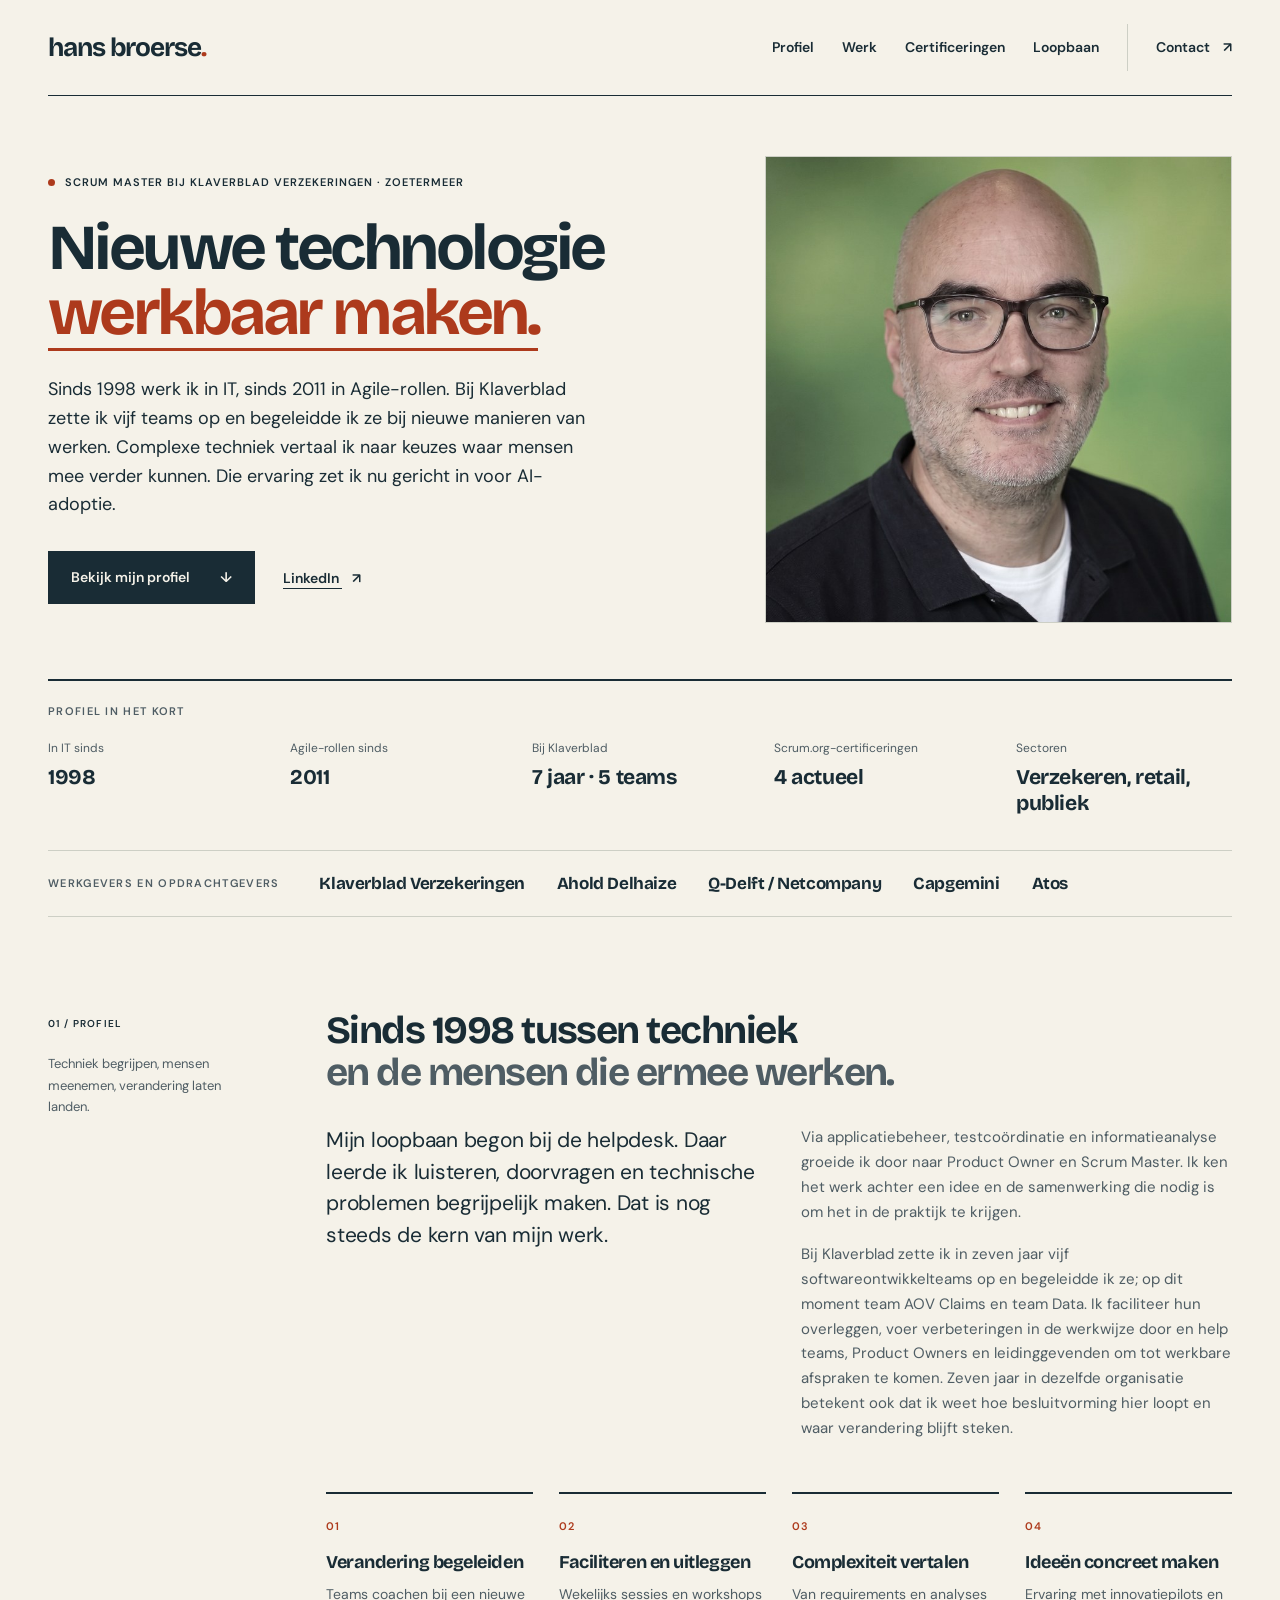
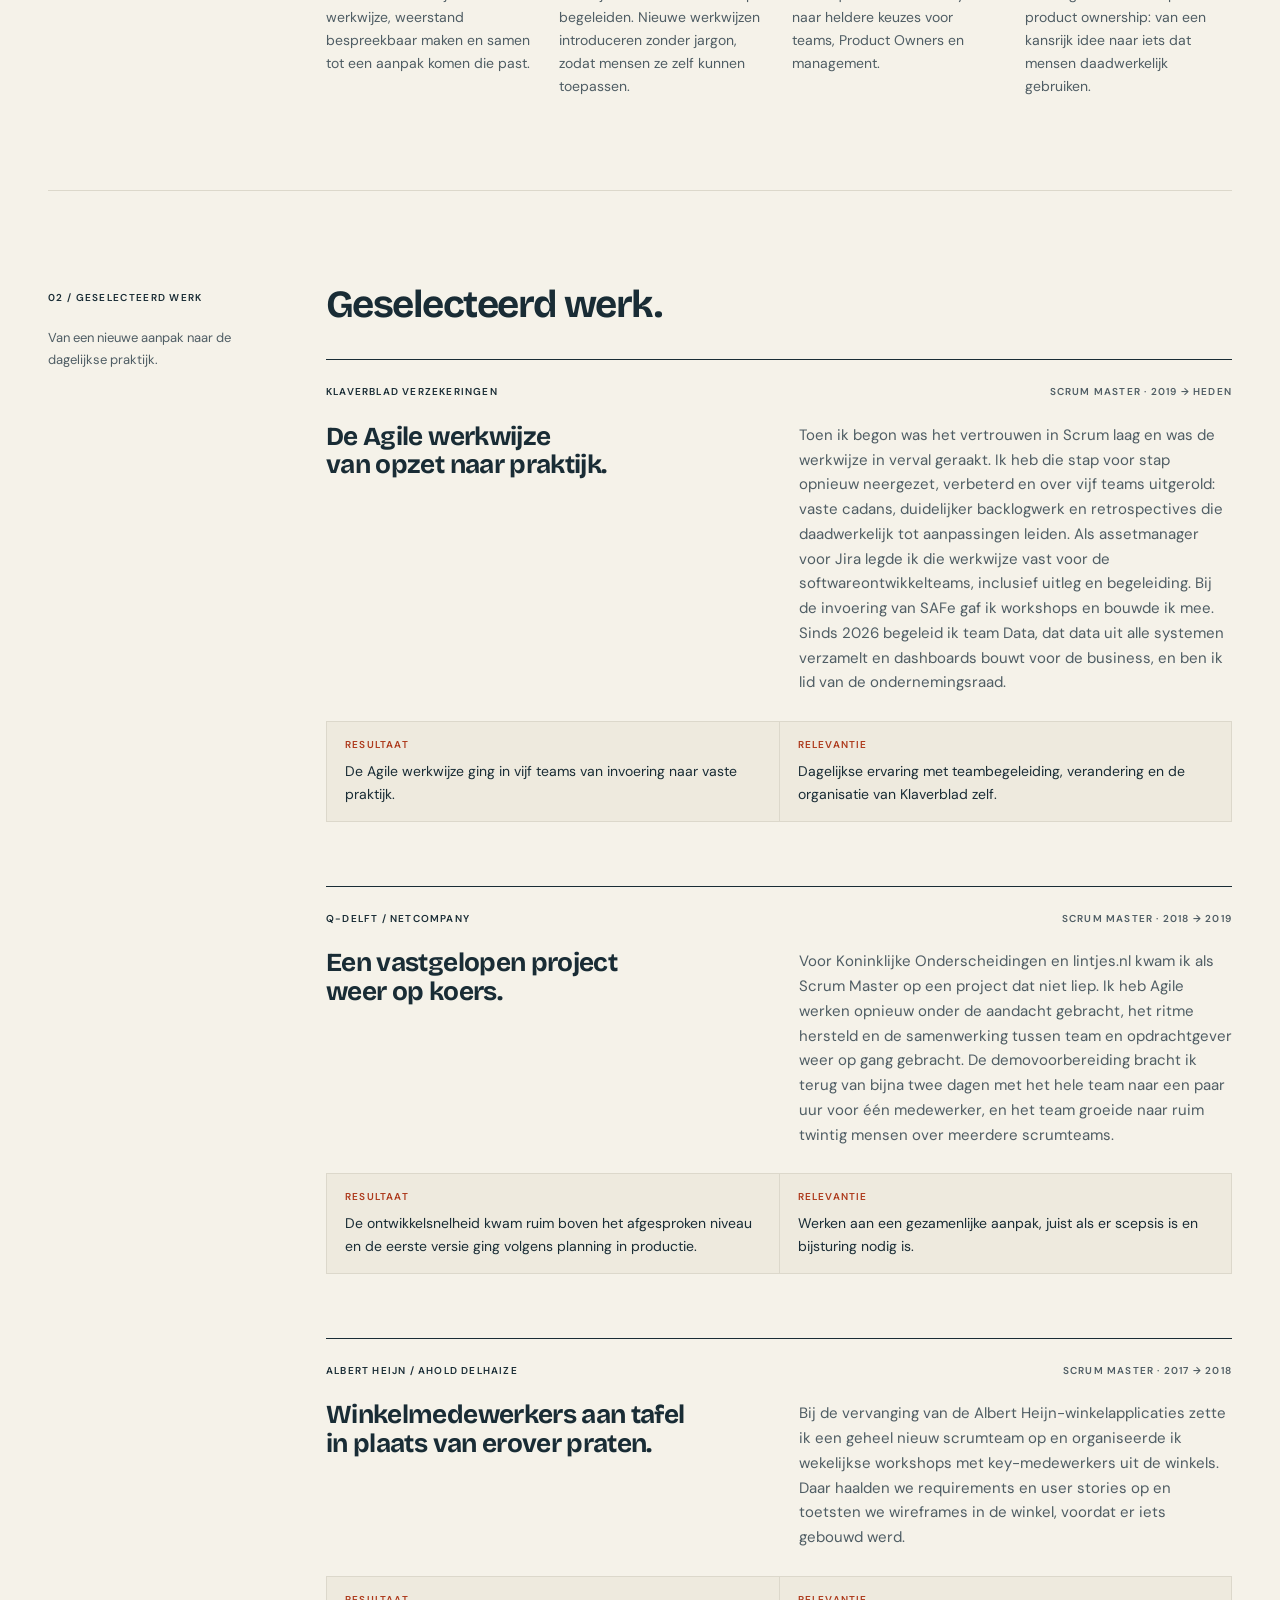
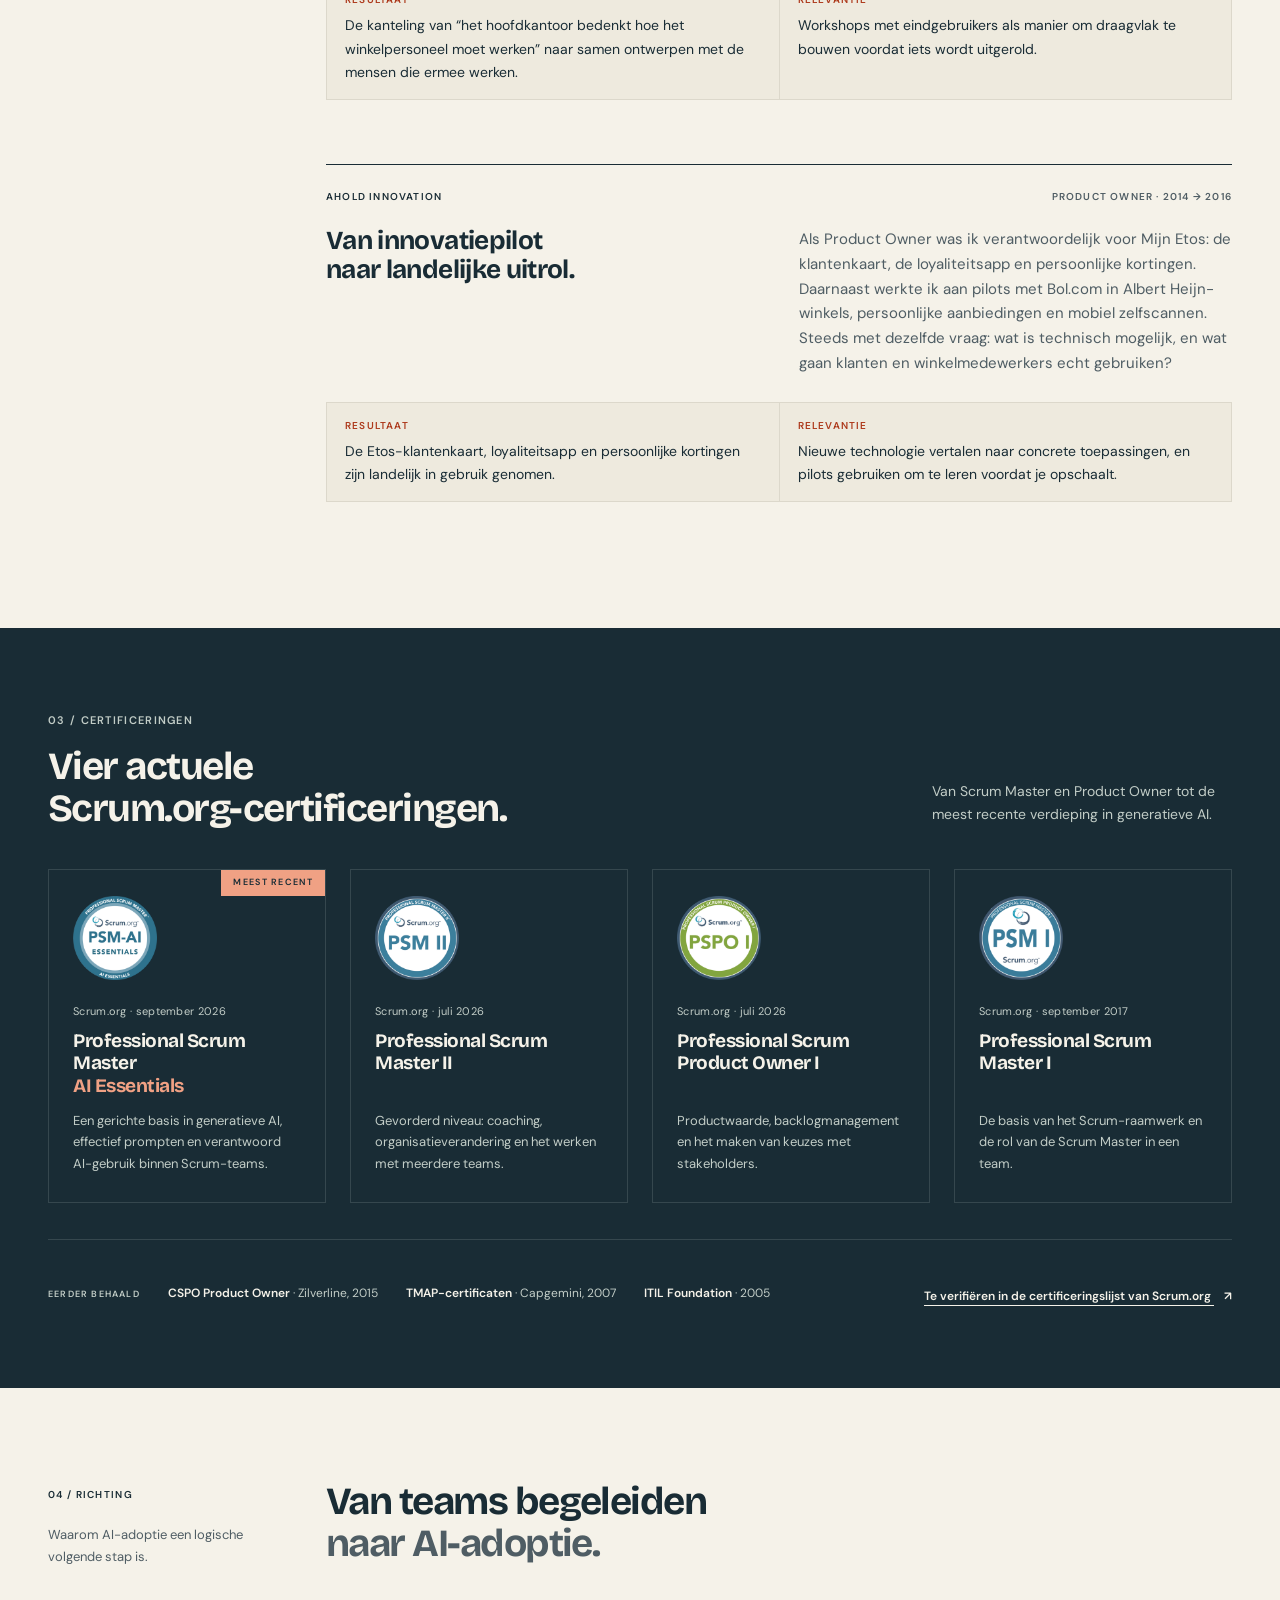
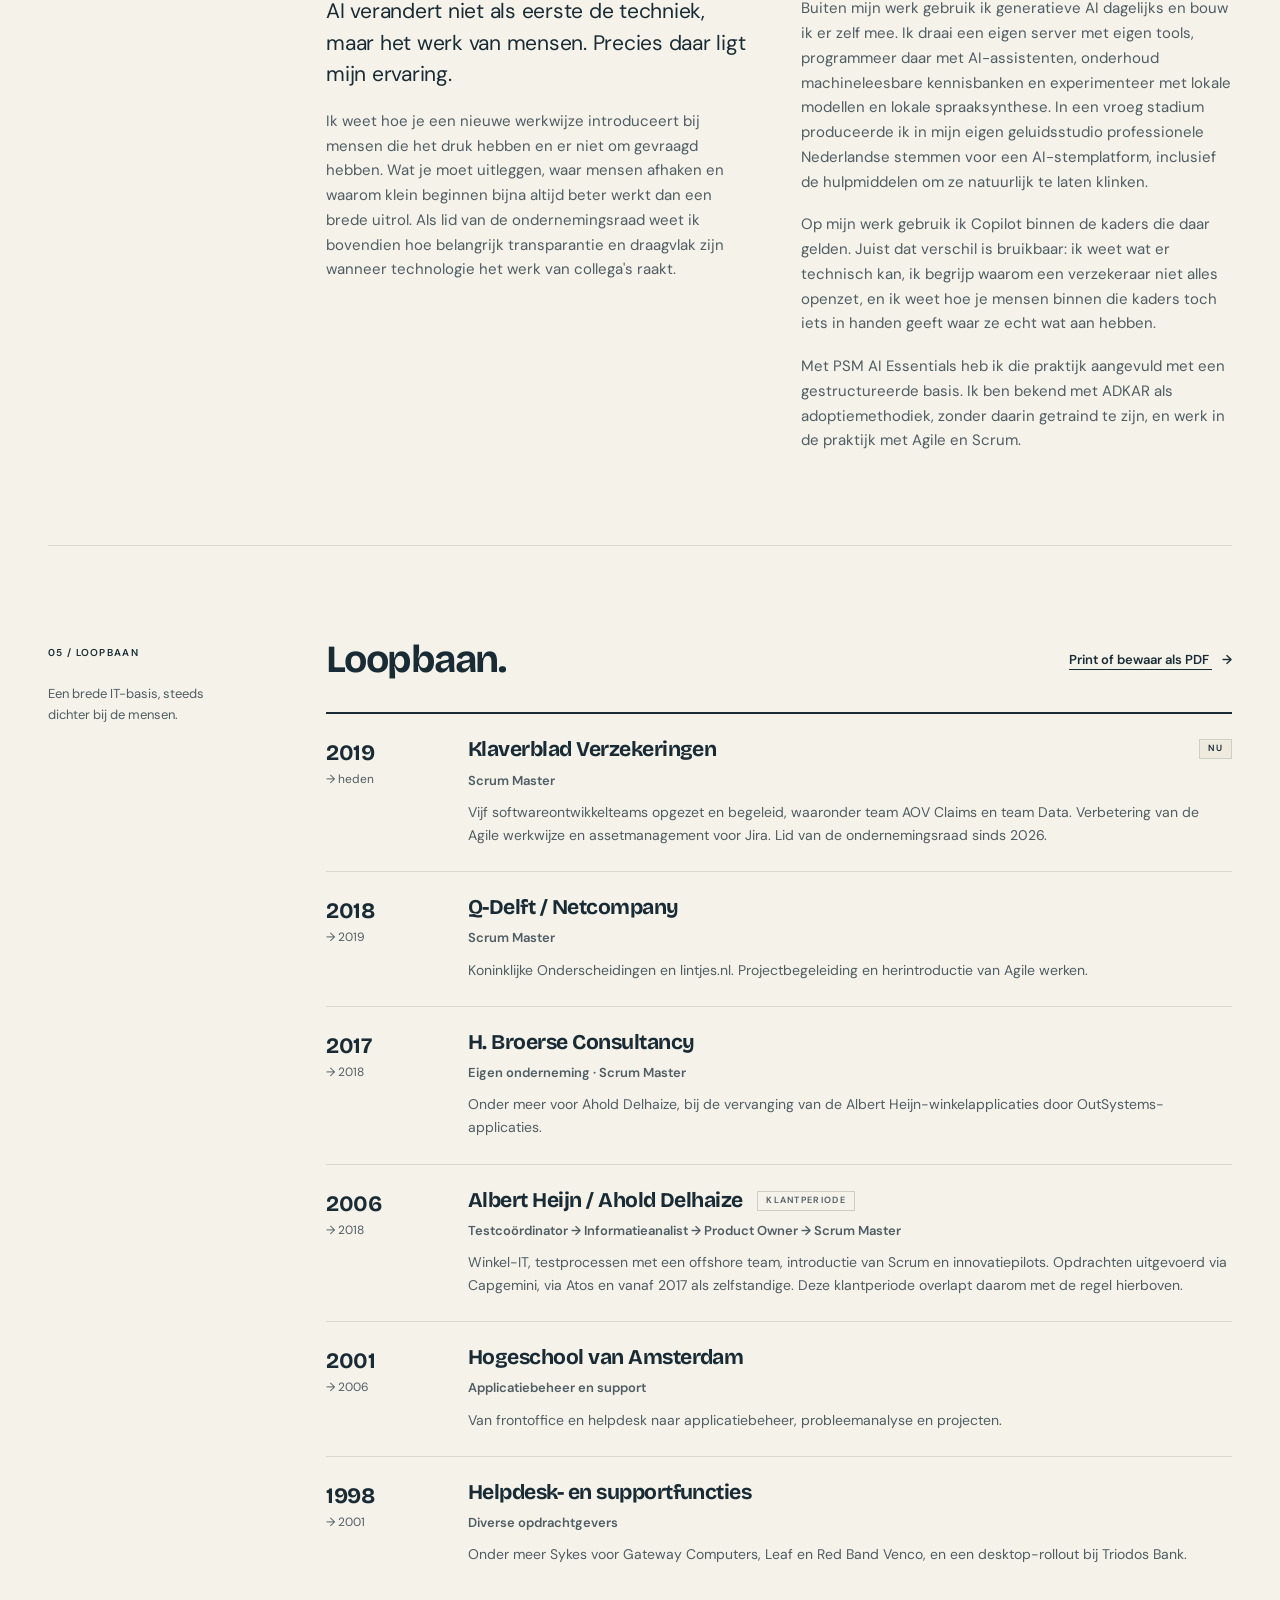
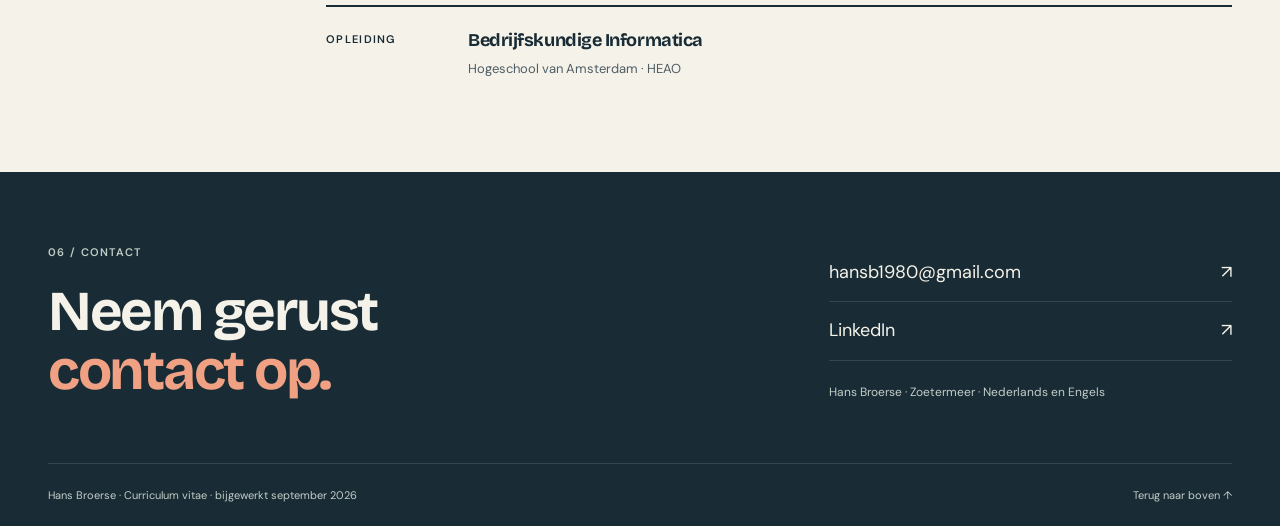
==== commit 7fbcdaad: "Sync site content with concept CV v3 and replace the portrait Textual update only. No changes to sty" ====
--- a/index.html
+++ b/index.html
@@ -4,12 +4,12 @@
   <meta charset="utf-8">
   <meta name="viewport" content="width=device-width, initial-scale=1">
   <title>Hans Broerse | Scrum Master · teams, verandering en AI-adoptie</title>
-  <meta name="description" content="Hans Broerse, Scrum Master bij Klaverblad Verzekeringen. Sinds 1998 in IT, sinds 2014 in Agile-rollen. Teambegeleiding, facilitatie en verandering, met vier actuele Scrum.org-certificeringen.">
+  <meta name="description" content="Hans Broerse, Scrum Master bij Klaverblad Verzekeringen. Sinds 1998 in IT, sinds 2011 in Agile-rollen. Vijf teams opgezet en begeleid, facilitatie en verandering, met vier actuele Scrum.org-certificeringen.">
   <meta name="robots" content="index, follow">
   <meta name="author" content="Hans Broerse">
   <meta name="theme-color" content="#f5f2e9">
   <meta property="og:title" content="Hans Broerse | Scrum Master · teams, verandering en AI-adoptie">
-  <meta property="og:description" content="Scrum Master bij Klaverblad Verzekeringen. Sinds 1998 in IT, sinds 2014 in Agile-rollen. Teambegeleiding, facilitatie en verandering.">
+  <meta property="og:description" content="Scrum Master bij Klaverblad Verzekeringen. Sinds 1998 in IT, sinds 2011 in Agile-rollen. Vijf teams opgezet en begeleid, facilitatie en verandering.">
   <meta property="og:type" content="profile">
   <meta property="og:url" content="https://hansbroerse.nl/">
   <meta property="og:site_name" content="Hans Broerse">
@@ -41,7 +41,7 @@
     "address": {"@type": "PostalAddress", "addressLocality": "Zoetermeer", "addressCountry": "NL"},
     "sameAs": ["https://www.linkedin.com/in/hans-broerse-25328b5/"],
     "knowsLanguage": ["nl", "en"],
-    "knowsAbout": ["Scrum", "Agile coaching", "Teamfacilitatie", "Verandermanagement", "Product ownership", "Businessanalyse", "Generatieve AI"],
+    "knowsAbout": ["Scrum", "Agile coaching", "Teamfacilitatie", "Verandermanagement", "AI-adoptie", "Product ownership", "Businessanalyse", "Generatieve AI"],
     "alumniOf": {"@type": "CollegeOrUniversity", "name": "Hogeschool van Amsterdam"},
     "hasCredential": [
       {"@type": "EducationalOccupationalCredential", "name": "Professional Scrum Master - AI Essentials", "recognizedBy": {"@type": "Organization", "name": "Scrum.org"}},
@@ -70,7 +70,7 @@
       <div class="hero-copy">
         <p class="eyebrow"><span class="status-dot" aria-hidden="true"></span> Scrum Master bij Klaverblad Verzekeringen · Zoetermeer</p>
         <h1 id="hero-title">Nieuwe technologie<br><span class="underlined">werkbaar maken.</span></h1>
-        <p class="hero-intro">Sinds 1998 werk ik in IT, sinds 2014 in Agile-rollen. Ik begeleid teams bij nieuwe manieren van werken en vertaal complexe techniek naar keuzes waar mensen mee verder kunnen. Die ervaring zet ik nu gericht in voor AI-adoptie.</p>
+        <p class="hero-intro">Sinds 1998 werk ik in IT, sinds 2011 in Agile-rollen. Bij Klaverblad zette ik vijf teams op en begeleidde ik ze bij nieuwe manieren van werken. Complexe techniek vertaal ik naar keuzes waar mensen mee verder kunnen. Die ervaring zet ik nu gericht in voor AI-adoptie.</p>
         <p class="print-contact">hansb1980@gmail.com · linkedin.com/in/hans-broerse-25328b5 · hansbroerse.nl · Zoetermeer</p>
         <div class="hero-actions">
           <a class="button" href="#profiel">Bekijk mijn profiel <span aria-hidden="true">↓</span></a>
@@ -86,8 +86,8 @@
       <h2 class="eyebrow" id="kort-title">Profiel in het kort</h2>
       <dl>
         <div><dt>In IT sinds</dt><dd>1998</dd></div>
-        <div><dt>Agile-rollen sinds</dt><dd>2014</dd></div>
-        <div><dt>Bij Klaverblad</dt><dd>7 jaar</dd></div>
+        <div><dt>Agile-rollen sinds</dt><dd>2011</dd></div>
+        <div><dt>Bij Klaverblad</dt><dd>7 jaar · 5 teams</dd></div>
         <div><dt>Scrum.org-certificeringen</dt><dd>4 actueel</dd></div>
         <div><dt>Sectoren</dt><dd>Verzekeren, retail, publiek</dd></div>
       </dl>
@@ -107,12 +107,12 @@
     <section class="profile-section wrap section" id="profiel" aria-labelledby="profile-title">
       <div class="section-label"><span>01 / Profiel</span><p>Techniek begrijpen, mensen meenemen, verandering laten landen.</p></div>
       <div class="section-body">
-        <h2 id="profile-title">Ruim 25 jaar tussen techniek<br><span class="muted-heading">en de mensen die ermee werken.</span></h2>
+        <h2 id="profile-title">Sinds 1998 tussen techniek<br><span class="muted-heading">en de mensen die ermee werken.</span></h2>
         <div class="profile-columns">
           <p class="large-copy">Mijn loopbaan begon bij de helpdesk. Daar leerde ik luisteren, doorvragen en technische problemen begrijpelijk maken. Dat is nog steeds de kern van mijn werk.</p>
           <div>
             <p>Via applicatiebeheer, testcoördinatie en informatieanalyse groeide ik door naar Product Owner en Scrum Master. Ik ken het werk achter een idee en de samenwerking die nodig is om het in de praktijk te krijgen.</p>
-            <p>Bij Klaverblad begeleid ik meerdere softwareontwikkelingsteams. Ik faciliteer hun overleggen, voer verbeteringen in de werkwijze door en help teams, Product Owners en leidinggevenden om tot werkbare afspraken te komen. Zeven jaar in dezelfde organisatie betekent ook dat ik weet hoe besluitvorming hier loopt en waar verandering blijft steken.</p>
+            <p>Bij Klaverblad zette ik in zeven jaar vijf softwareontwikkelteams op en begeleidde ik ze; op dit moment team AOV Claims en team Data. Ik faciliteer hun overleggen, voer verbeteringen in de werkwijze door en help teams, Product Owners en leidinggevenden om tot werkbare afspraken te komen. Zeven jaar in dezelfde organisatie betekent ook dat ik weet hoe besluitvorming hier loopt en waar verandering blijft steken.</p>
           </div>
         </div>
         <div class="strengths">
@@ -132,10 +132,32 @@
           <div class="work-meta"><span>Klaverblad Verzekeringen</span><span>Scrum Master · 2019 → heden</span></div>
           <div class="work-content">
             <h3>De Agile werkwijze<br>van opzet naar praktijk.</h3>
-            <p>Als Scrum Master begeleid ik meerdere softwareontwikkelingsteams. Ik hielp de Agile werkwijze opzetten en werk aan de verdere verbetering ervan: vaste cadans, duidelijker backlogwerk en retrospectives die daadwerkelijk tot aanpassingen leiden. Daarnaast ben ik assetmanager voor Jira en sinds 2026 lid van de ondernemingsraad.</p>
-            <dl class="work-outcome">
-              <div><dt>Resultaat</dt><dd>De Agile werkwijze is in meerdere teams van invoering naar vaste praktijk gegaan.</dd></div>
+            <p>Toen ik begon was het vertrouwen in Scrum laag en was de werkwijze in verval geraakt. Ik heb die stap voor stap opnieuw neergezet, verbeterd en over vijf teams uitgerold: vaste cadans, duidelijker backlogwerk en retrospectives die daadwerkelijk tot aanpassingen leiden. Als assetmanager voor Jira legde ik die werkwijze vast voor de softwareontwikkelteams, inclusief uitleg en begeleiding. Bij de invoering van SAFe gaf ik workshops en bouwde ik mee. Sinds 2026 begeleid ik team Data, dat data uit alle systemen verzamelt en dashboards bouwt voor de business, en ben ik lid van de ondernemingsraad.</p>
+            <dl class="work-outcome">
+              <div><dt>Resultaat</dt><dd>De Agile werkwijze ging in vijf teams van invoering naar vaste praktijk.</dd></div>
               <div><dt>Relevantie</dt><dd>Dagelijkse ervaring met teambegeleiding, verandering en de organisatie van Klaverblad zelf.</dd></div>
+            </dl>
+          </div>
+        </article>
+        <article class="work-item">
+          <div class="work-meta"><span>Q-Delft / Netcompany</span><span>Scrum Master · 2018 → 2019</span></div>
+          <div class="work-content">
+            <h3>Een vastgelopen project<br>weer op koers.</h3>
+            <p>Voor Koninklijke Onderscheidingen en lintjes.nl kwam ik als Scrum Master op een project dat niet liep. Ik heb Agile werken opnieuw onder de aandacht gebracht, het ritme hersteld en de samenwerking tussen team en opdrachtgever weer op gang gebracht. De demovoorbereiding bracht ik terug van bijna twee dagen met het hele team naar een paar uur voor één medewerker, en het team groeide naar ruim twintig mensen over meerdere scrumteams.</p>
+            <dl class="work-outcome">
+              <div><dt>Resultaat</dt><dd>De ontwikkelsnelheid kwam ruim boven het afgesproken niveau en de eerste versie ging volgens planning in productie.</dd></div>
+              <div><dt>Relevantie</dt><dd>Werken aan een gezamenlijke aanpak, juist als er scepsis is en bijsturing nodig is.</dd></div>
+            </dl>
+          </div>
+        </article>
+        <article class="work-item">
+          <div class="work-meta"><span>Albert Heijn / Ahold Delhaize</span><span>Scrum Master · 2017 → 2018</span></div>
+          <div class="work-content">
+            <h3>Winkelmedewerkers aan tafel<br>in plaats van erover praten.</h3>
+            <p>Bij de vervanging van de Albert Heijn-winkelapplicaties zette ik een geheel nieuw scrumteam op en organiseerde ik wekelijkse workshops met key-medewerkers uit de winkels. Daar haalden we requirements en user stories op en toetsten we wireframes in de winkel, voordat er iets gebouwd werd.</p>
+            <dl class="work-outcome">
+              <div><dt>Resultaat</dt><dd>De kanteling van &ldquo;het hoofdkantoor bedenkt hoe het winkelpersoneel moet werken&rdquo; naar samen ontwerpen met de mensen die ermee werken.</dd></div>
+              <div><dt>Relevantie</dt><dd>Workshops met eindgebruikers als manier om draagvlak te bouwen voordat iets wordt uitgerold.</dd></div>
             </dl>
           </div>
         </article>
@@ -147,17 +169,6 @@
             <dl class="work-outcome">
               <div><dt>Resultaat</dt><dd>De Etos-klantenkaart, loyaliteitsapp en persoonlijke kortingen zijn landelijk in gebruik genomen.</dd></div>
               <div><dt>Relevantie</dt><dd>Nieuwe technologie vertalen naar concrete toepassingen, en pilots gebruiken om te leren voordat je opschaalt.</dd></div>
-            </dl>
-          </div>
-        </article>
-        <article class="work-item">
-          <div class="work-meta"><span>Q-Delft / Netcompany</span><span>Scrum Master · 2018 → 2019</span></div>
-          <div class="work-content">
-            <h3>Een vastgelopen project<br>weer op koers.</h3>
-            <p>Voor Koninklijke Onderscheidingen en lintjes.nl kwam ik als Scrum Master op een project dat niet liep. Ik heb Agile werken opnieuw onder de aandacht gebracht, het ritme hersteld en de samenwerking tussen team en opdrachtgever weer op gang gebracht.</p>
-            <dl class="work-outcome">
-              <div><dt>Resultaat</dt><dd>Het project kwam terug op koers en is afgerond, met Agile werken terug in de dagelijkse praktijk.</dd></div>
-              <div><dt>Relevantie</dt><dd>Werken aan een gezamenlijke aanpak, juist als er scepsis is en bijsturing nodig is.</dd></div>
             </dl>
           </div>
         </article>
@@ -219,8 +230,9 @@
             <p>Ik weet hoe je een nieuwe werkwijze introduceert bij mensen die het druk hebben en er niet om gevraagd hebben. Wat je moet uitleggen, waar mensen afhaken en waarom klein beginnen bijna altijd beter werkt dan een brede uitrol. Als lid van de ondernemingsraad weet ik bovendien hoe belangrijk transparantie en draagvlak zijn wanneer technologie het werk van collega's raakt.</p>
           </div>
           <div>
-            <p>Buiten mijn werk gebruik ik generatieve AI dagelijks. Ik onderhoud eigen machineleesbare kennisbanken, automatiseer thuis met Home Assistant en Node-RED, en experimenteer met lokale modellen. Wat ik daaruit meeneem gaat niet over de techniek, maar over adoptie: wat er nodig is voordat iemand een hulpmiddel echt gaat gebruiken.</p>
-            <p>Met PSM AI Essentials heb ik die praktijk aangevuld met een gestructureerde basis. Wat ik nog niet heb, ben ik aan het opbouwen: ik verdiep me in ADKAR als methodiek voor adoptie en in de manier waarop AI-assistenten binnen een verzekeraar veilig en zinvol landen.</p>
+            <p>Buiten mijn werk gebruik ik generatieve AI dagelijks en bouw ik er zelf mee. Ik draai een eigen server met eigen tools, programmeer daar met AI-assistenten, onderhoud machineleesbare kennisbanken en experimenteer met lokale modellen en lokale spraaksynthese. In een vroeg stadium produceerde ik in mijn eigen geluidsstudio professionele Nederlandse stemmen voor een AI-stemplatform, inclusief de hulpmiddelen om ze natuurlijk te laten klinken.</p>
+            <p>Op mijn werk gebruik ik Copilot binnen de kaders die daar gelden. Juist dat verschil is bruikbaar: ik weet wat er technisch kan, ik begrijp waarom een verzekeraar niet alles openzet, en ik weet hoe je mensen binnen die kaders toch iets in handen geeft waar ze echt wat aan hebben.</p>
+            <p>Met PSM AI Essentials heb ik die praktijk aangevuld met een gestructureerde basis. Ik ben bekend met ADKAR als adoptiemethodiek, zonder daarin getraind te zijn, en werk in de praktijk met Agile en Scrum.</p>
           </div>
         </div>
       </div>
@@ -234,7 +246,7 @@
           <button class="text-link print-button" type="button" onclick="window.print()">Print of bewaar als PDF <span aria-hidden="true">→</span></button>
         </div>
         <ol class="timeline">
-          <li><span class="years">2019 <span>→ heden</span></span><div><h3>Klaverblad Verzekeringen</h3><p class="role">Scrum Master</p><p>Meerdere softwareontwikkelingsteams, verbetering van de Agile werkwijze en assetmanagement voor Jira. Lid van de ondernemingsraad sinds 2026.</p></div><span class="current-label">Nu</span></li>
+          <li><span class="years">2019 <span>→ heden</span></span><div><h3>Klaverblad Verzekeringen</h3><p class="role">Scrum Master</p><p>Vijf softwareontwikkelteams opgezet en begeleid, waaronder team AOV Claims en team Data. Verbetering van de Agile werkwijze en assetmanagement voor Jira. Lid van de ondernemingsraad sinds 2026.</p></div><span class="current-label">Nu</span></li>
           <li><span class="years">2018 <span>→ 2019</span></span><div><h3>Q-Delft / Netcompany</h3><p class="role">Scrum Master</p><p>Koninklijke Onderscheidingen en lintjes.nl. Projectbegeleiding en herintroductie van Agile werken.</p></div></li>
           <li><span class="years">2017 <span>→ 2018</span></span><div><h3>H. Broerse Consultancy</h3><p class="role">Eigen onderneming · Scrum Master</p><p>Onder meer voor Ahold Delhaize, bij de vervanging van de Albert Heijn-winkelapplicaties door OutSystems-applicaties.</p></div></li>
           <li><span class="years">2006 <span>→ 2018</span></span><div><h3>Albert Heijn / Ahold Delhaize <span class="entry-tag">Klantperiode</span></h3><p class="role">Testcoördinator → Informatieanalist → Product Owner → Scrum Master</p><p>Winkel-IT, testprocessen met een offshore team, introductie van Scrum en innovatiepilots. Opdrachten uitgevoerd via Capgemini, via Atos en vanaf 2017 als zelfstandige. Deze klantperiode overlapt daarom met de regel hierboven.</p></div></li>
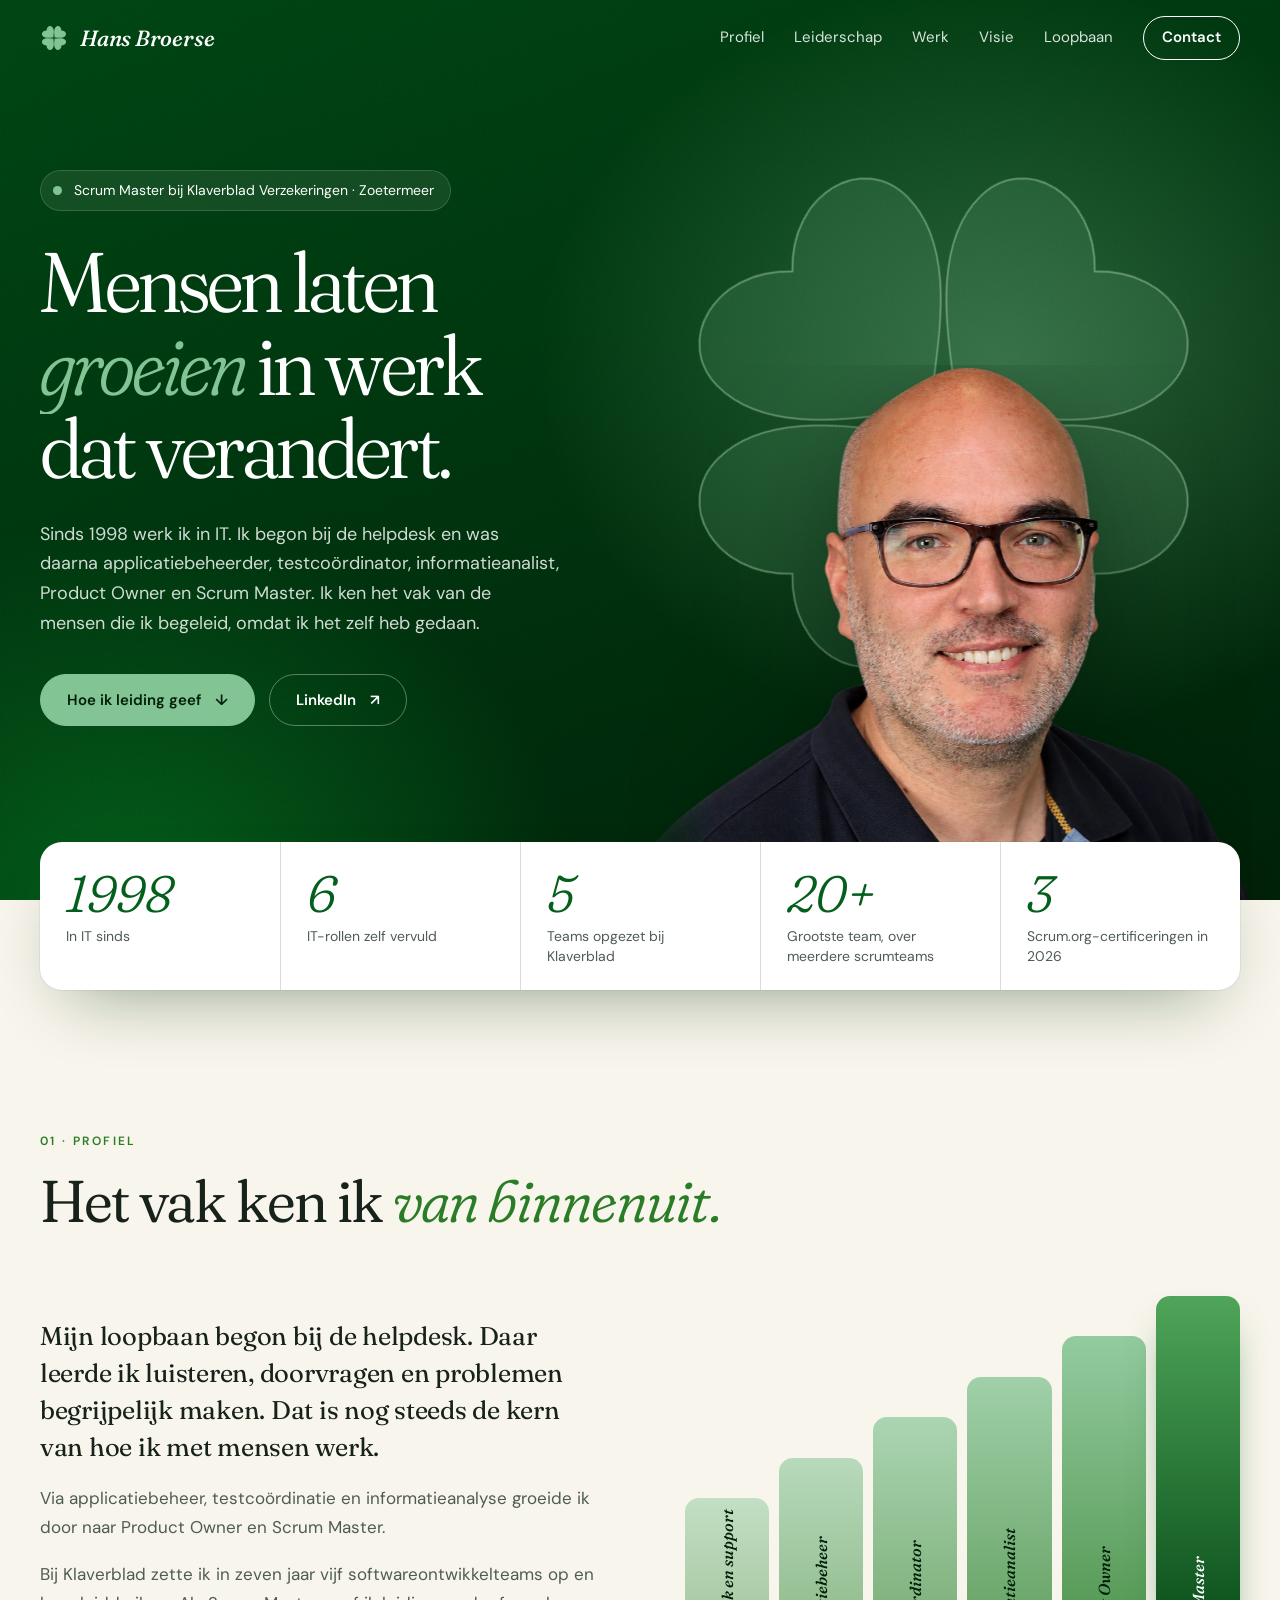
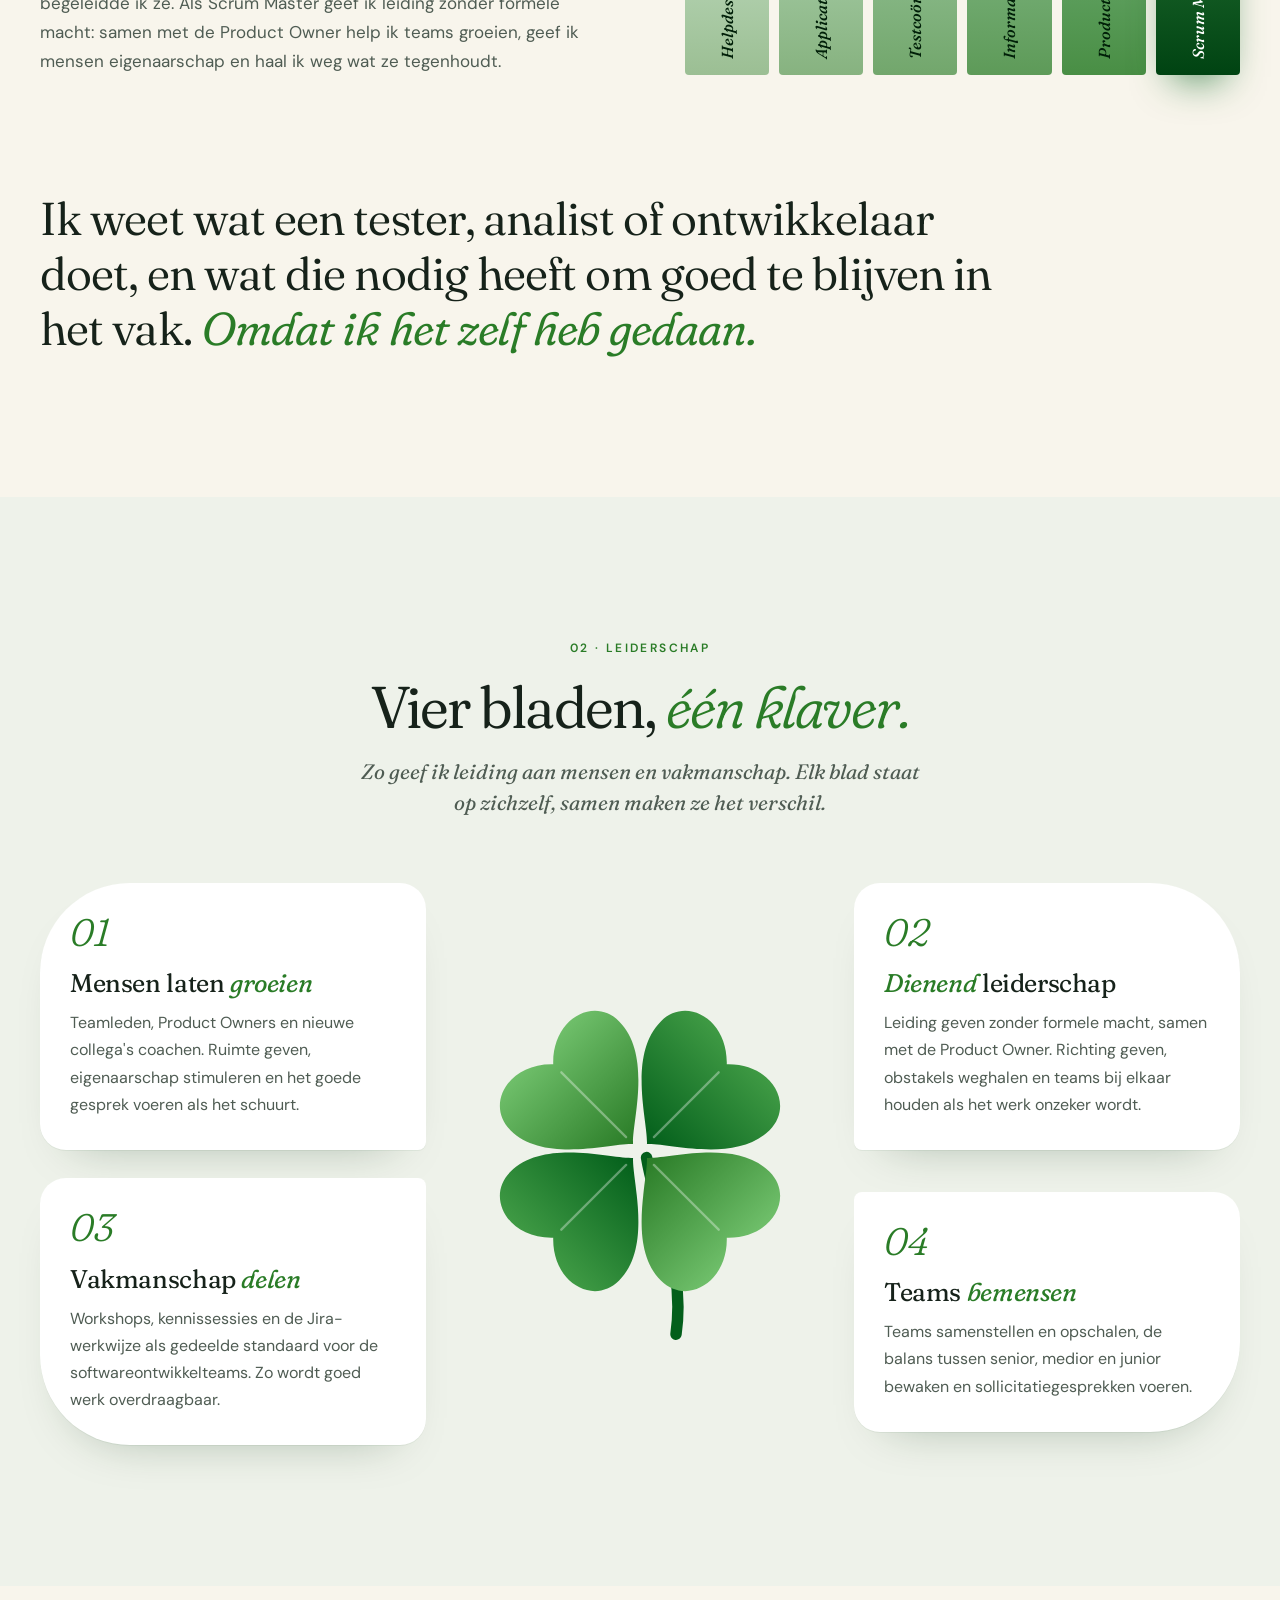
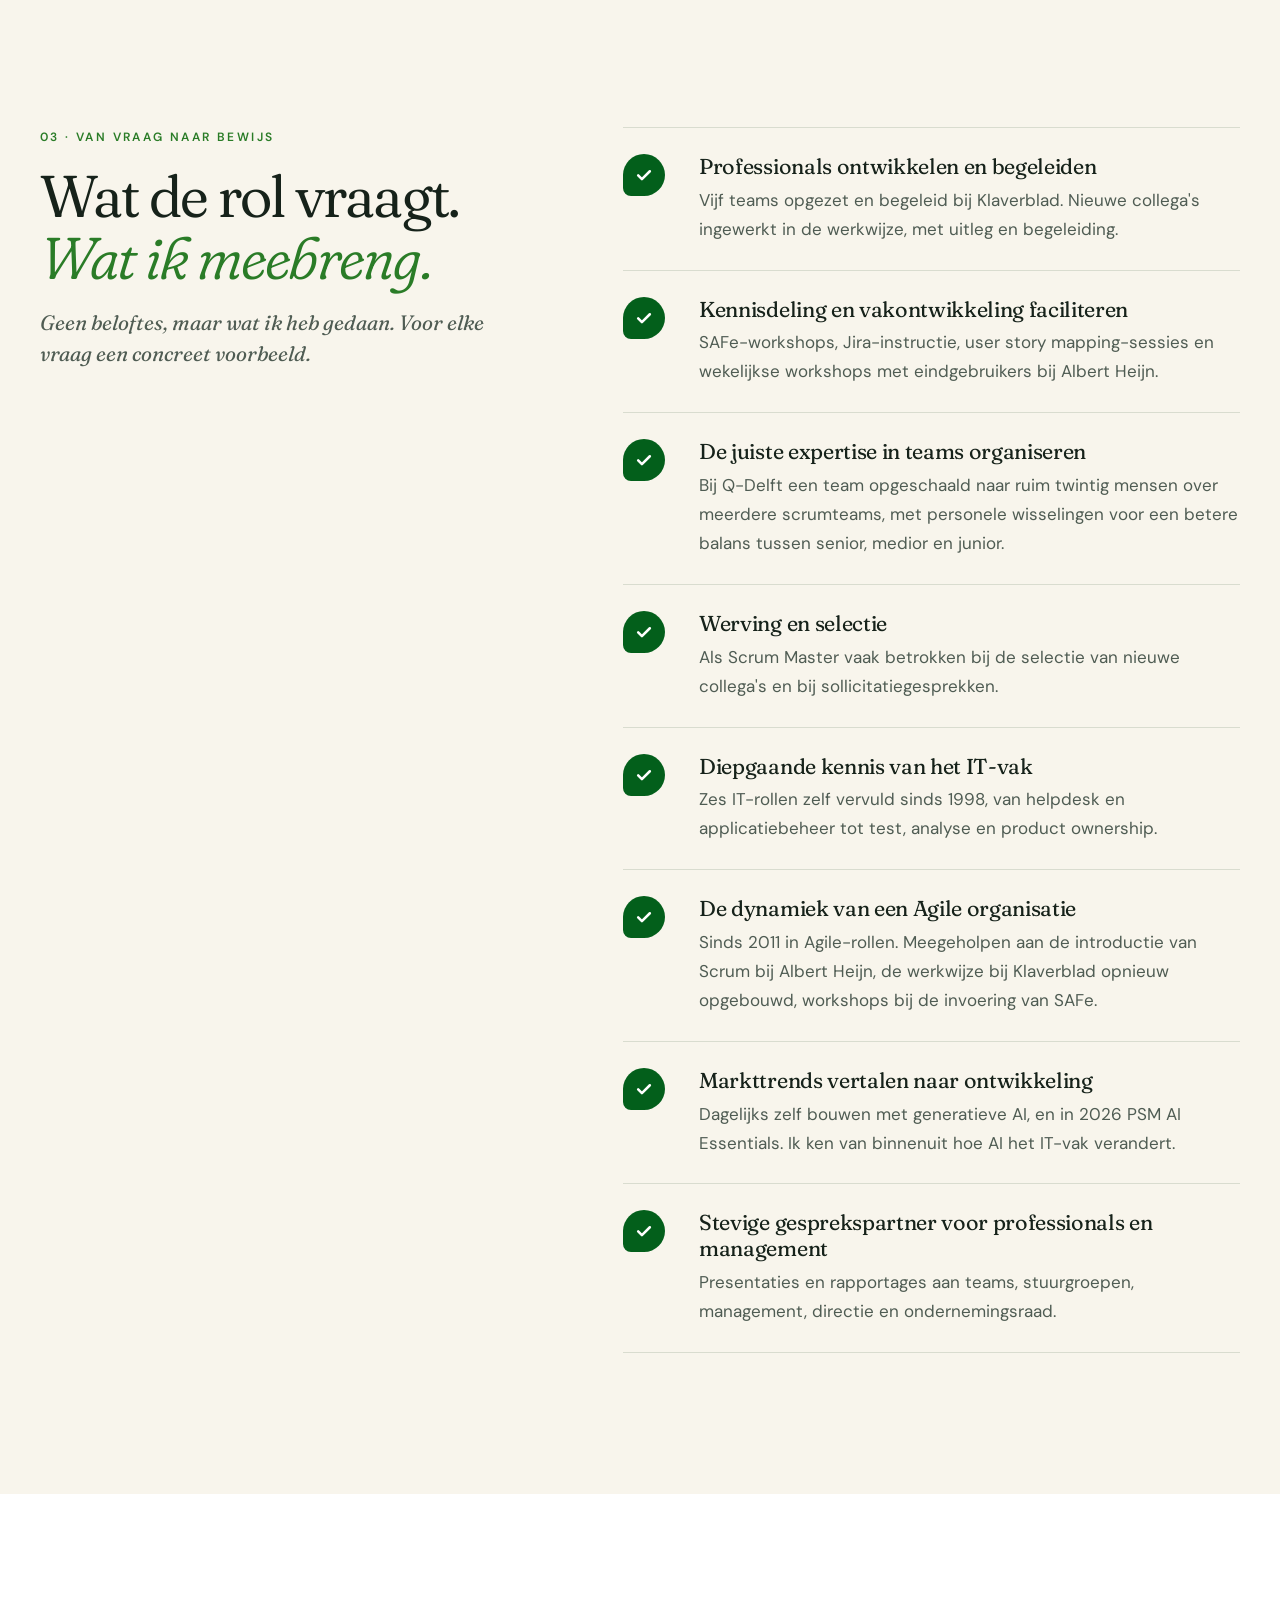
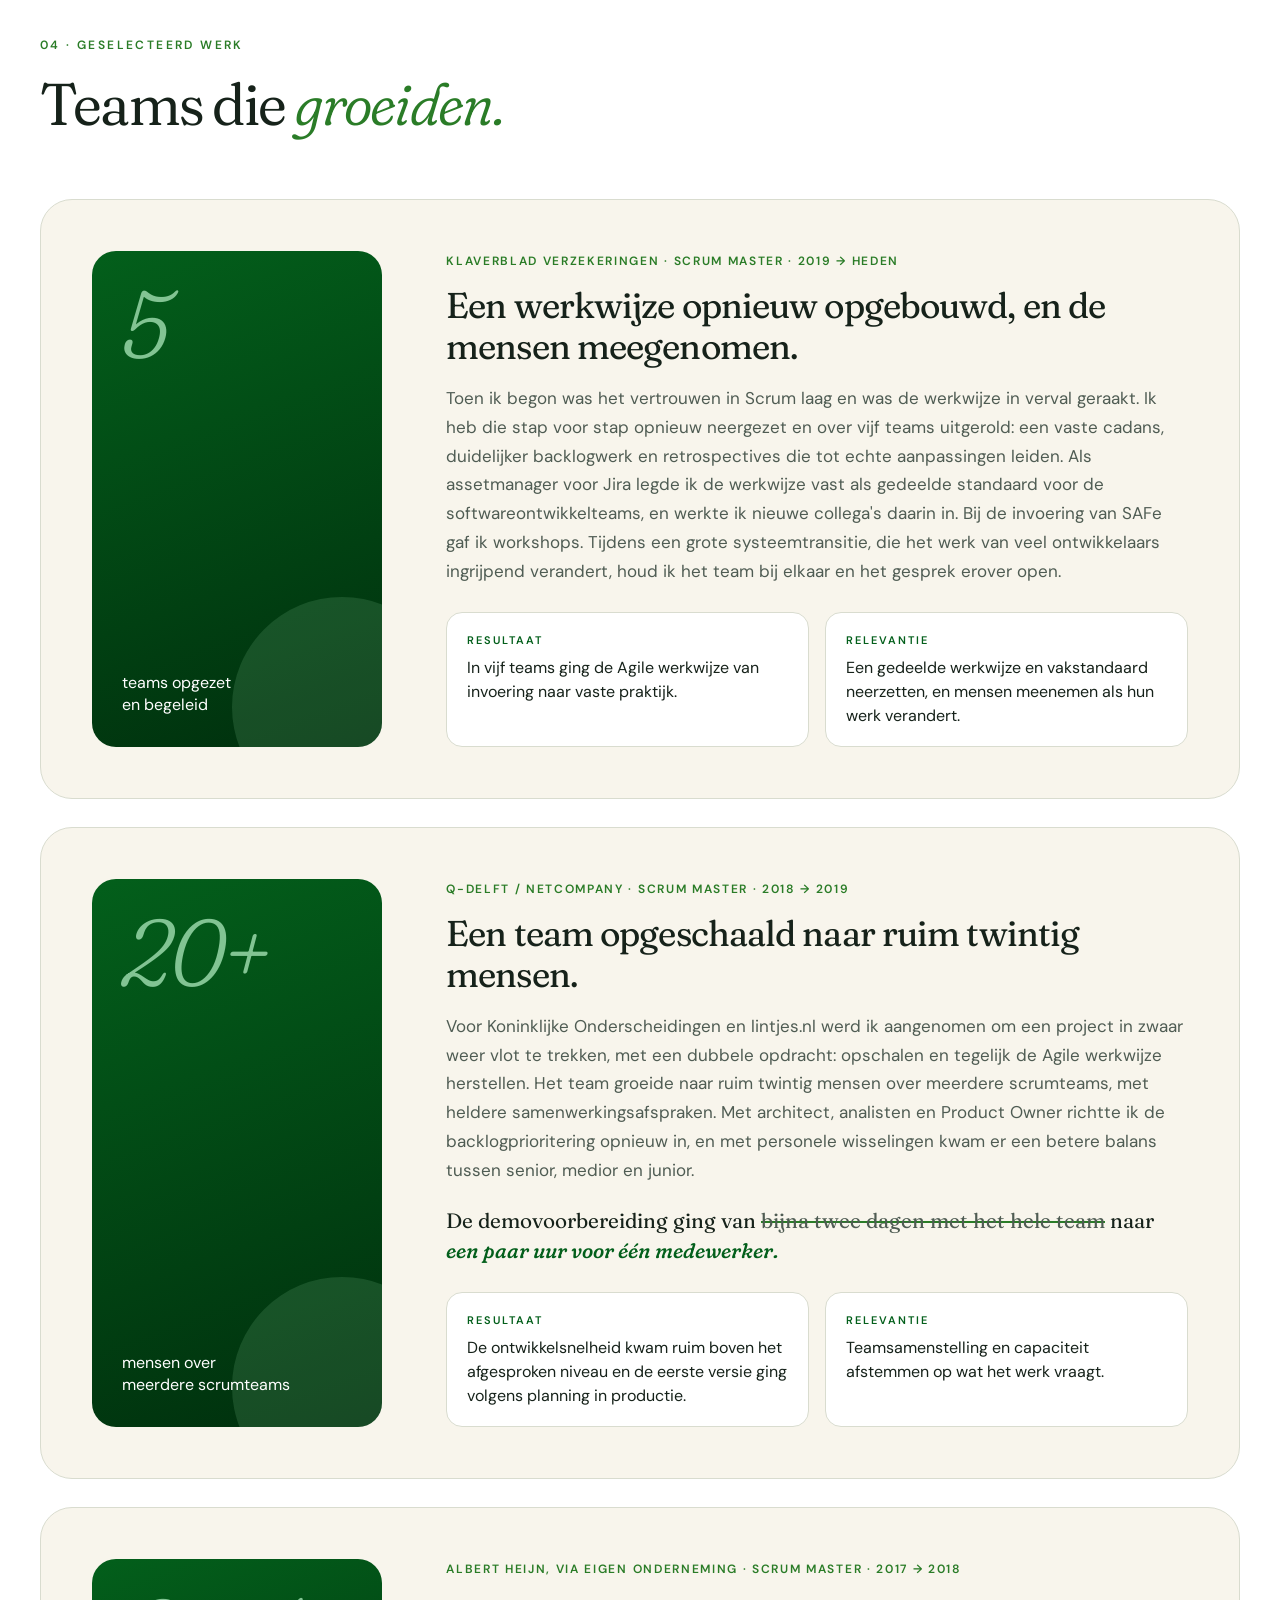
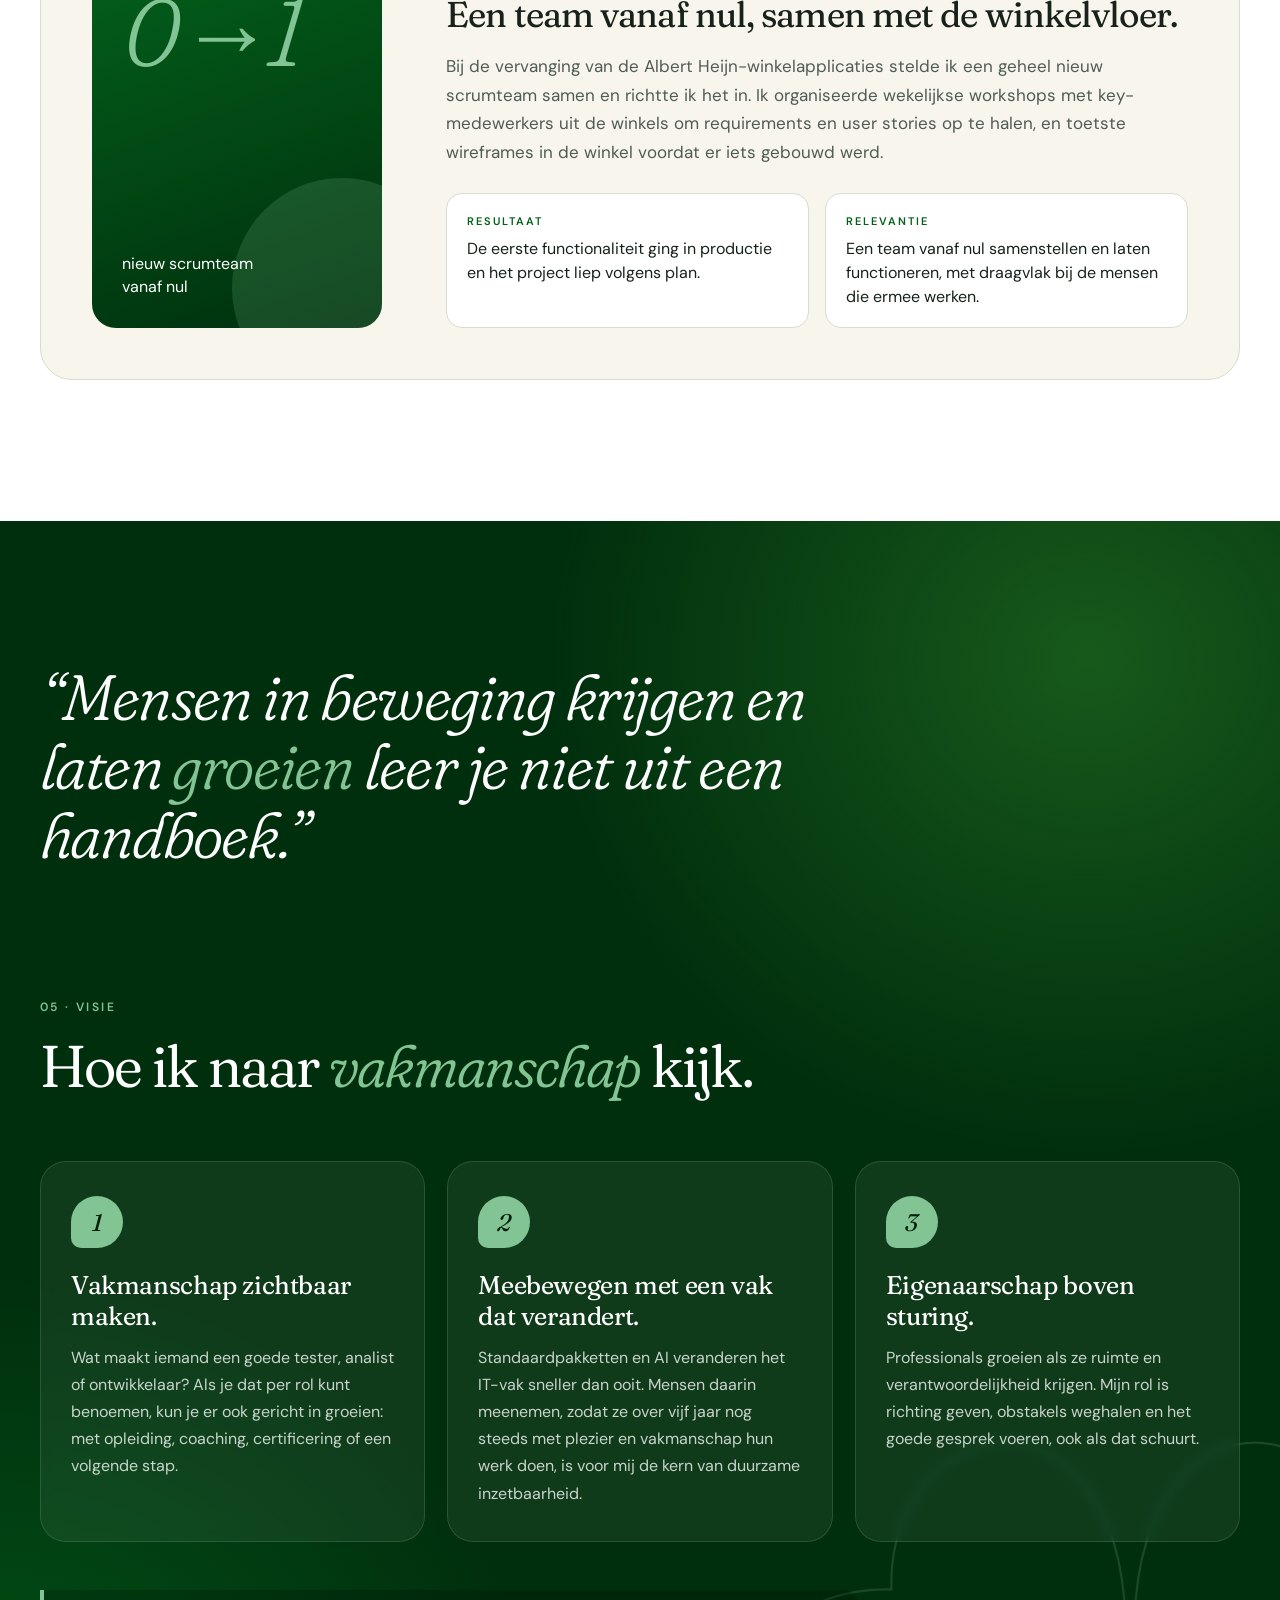
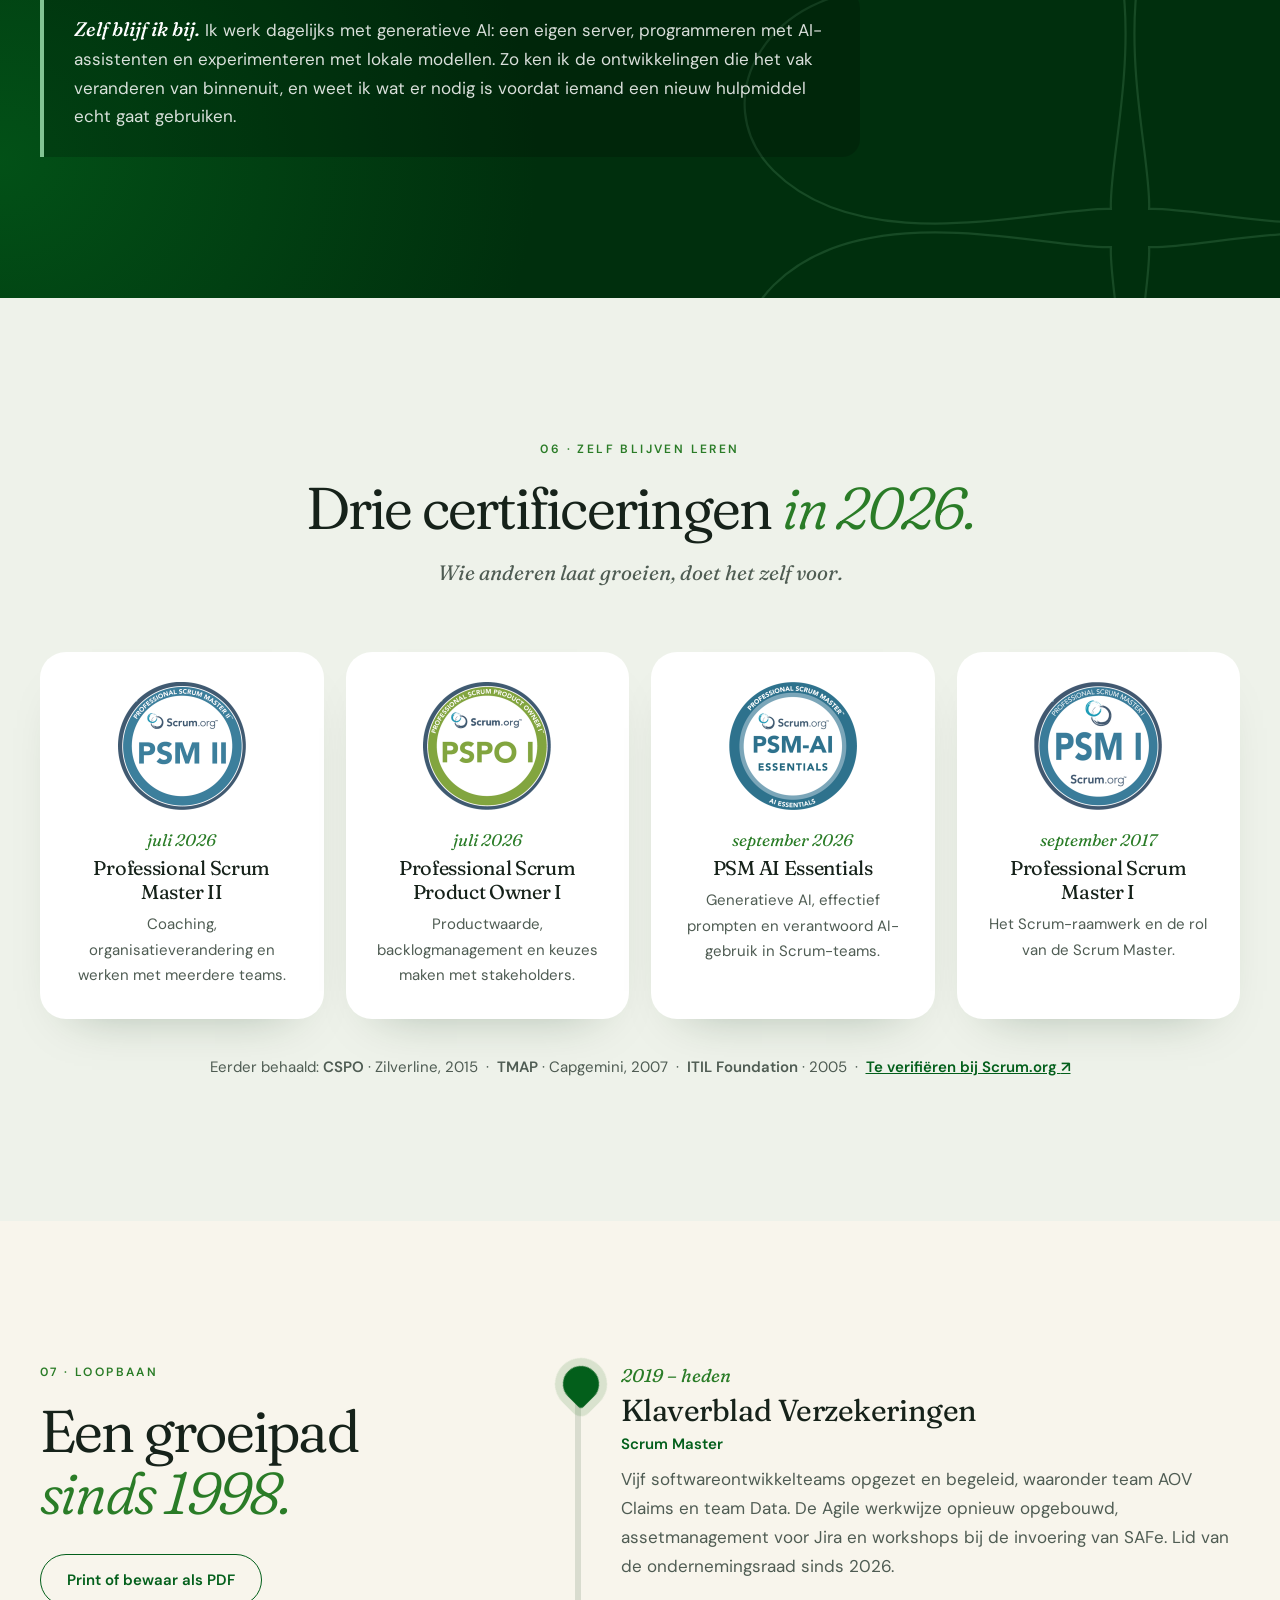
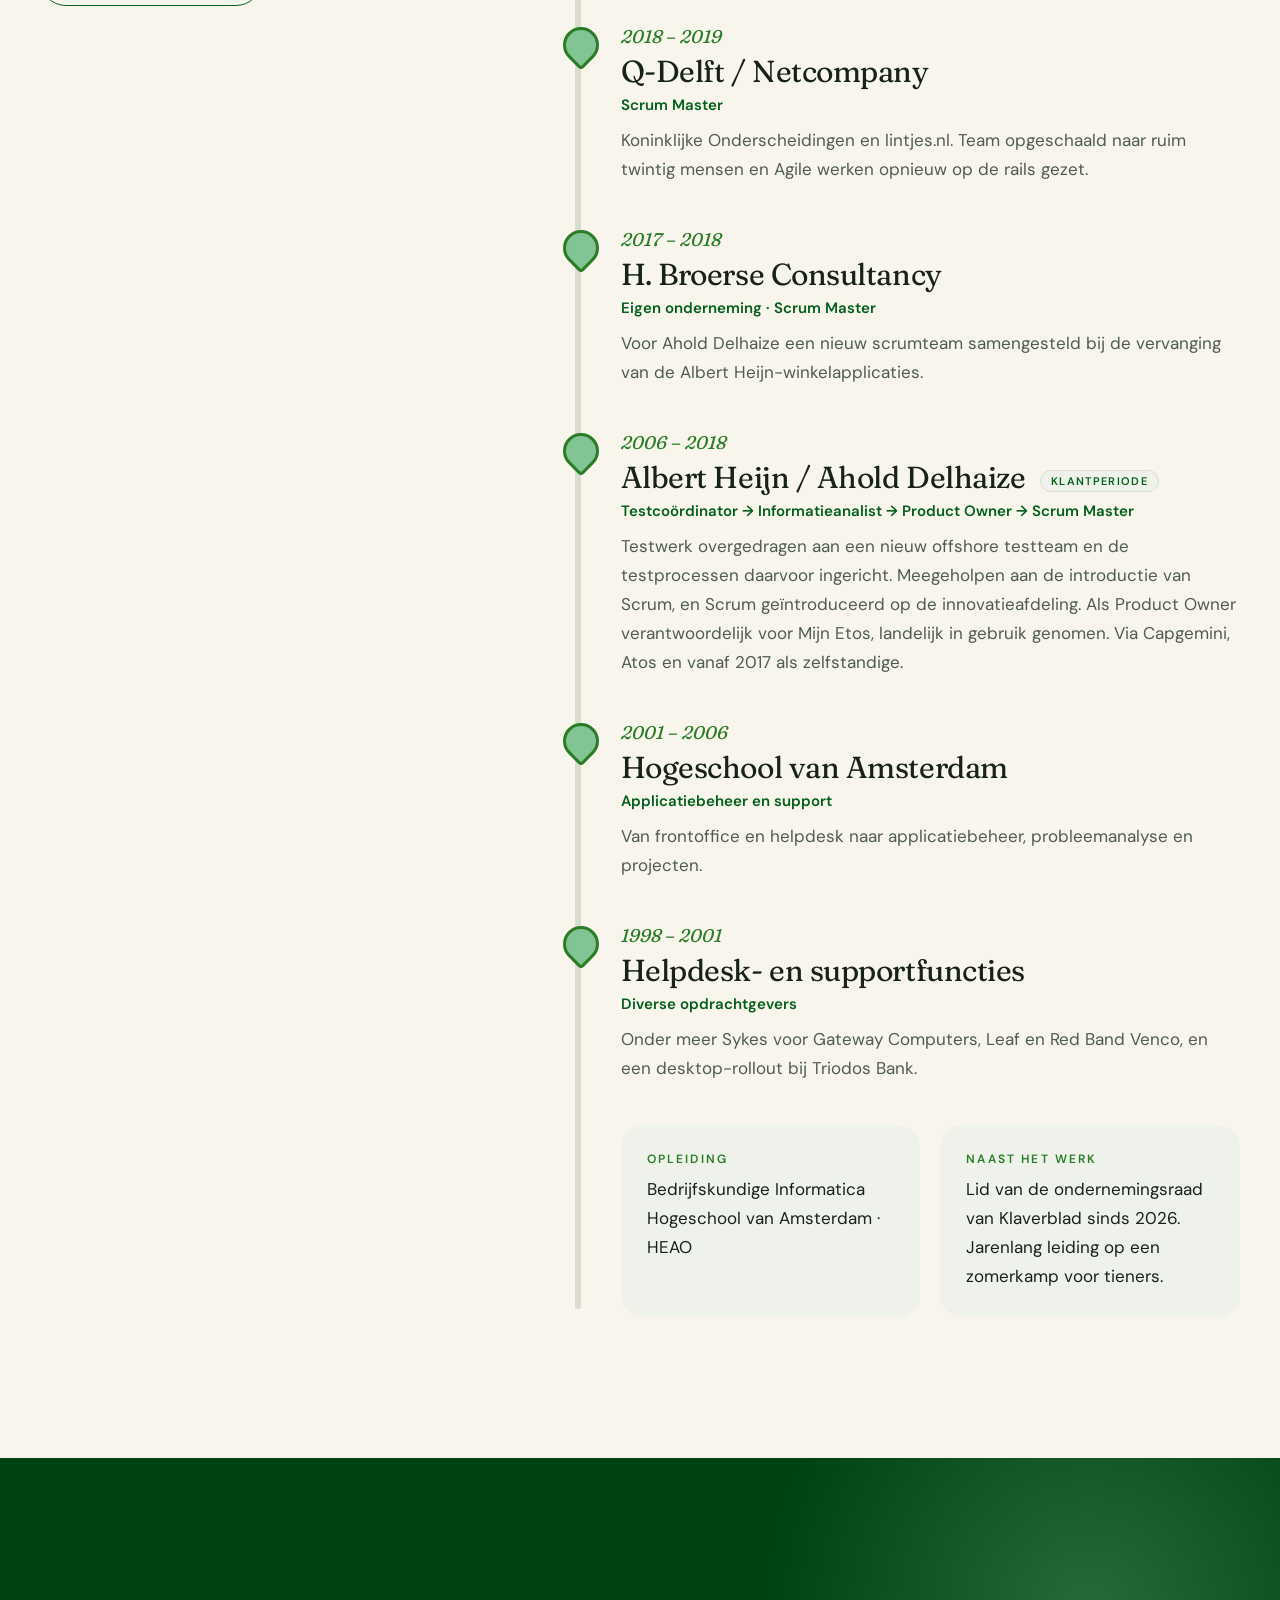
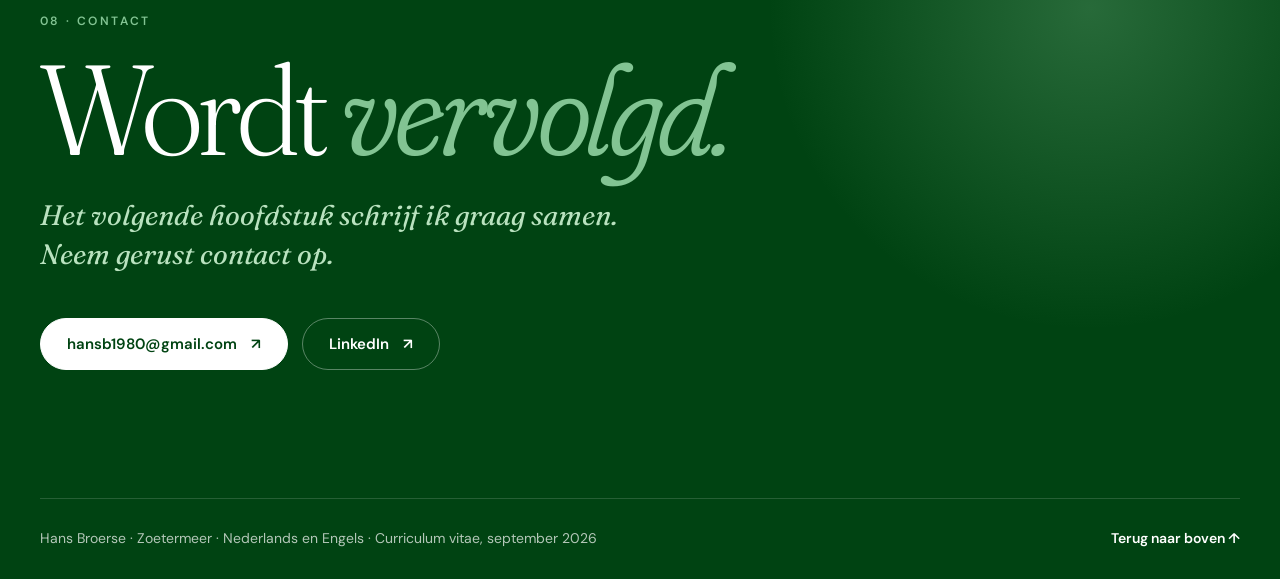
==== commit 8ac97bf0: "Make variant D the live site for the Chapter Lead application Promote varianten/d-klaver-rustig to t" ====
--- a/index.html
+++ b/index.html
@@ -3,13 +3,13 @@
 <head>
   <meta charset="utf-8">
   <meta name="viewport" content="width=device-width, initial-scale=1">
-  <title>Hans Broerse | Scrum Master · teams, verandering en AI-adoptie</title>
-  <meta name="description" content="Hans Broerse, Scrum Master bij Klaverblad Verzekeringen. Sinds 1998 in IT, sinds 2011 in Agile-rollen. Vijf teams opgezet en begeleid, facilitatie en verandering, met vier actuele Scrum.org-certificeringen.">
+  <title>Hans Broerse | Scrum Master · mensen en vakmanschap laten groeien</title>
+  <meta name="description" content="Hans Broerse, Scrum Master bij Klaverblad Verzekeringen. Sinds 1998 in IT, in zes rollen. Vijf teams opgezet en begeleid, een team opgeschaald naar ruim twintig mensen en drie Scrum.org-certificeringen in 2026.">
   <meta name="robots" content="index, follow">
   <meta name="author" content="Hans Broerse">
-  <meta name="theme-color" content="#f5f2e9">
-  <meta property="og:title" content="Hans Broerse | Scrum Master · teams, verandering en AI-adoptie">
-  <meta property="og:description" content="Scrum Master bij Klaverblad Verzekeringen. Sinds 1998 in IT, sinds 2011 in Agile-rollen. Vijf teams opgezet en begeleid, facilitatie en verandering.">
+  <meta name="theme-color" content="#004312">
+  <meta property="og:title" content="Hans Broerse | Mensen en vakmanschap laten groeien">
+  <meta property="og:description" content="Scrum Master bij Klaverblad Verzekeringen. Sinds 1998 in IT, in zes rollen. Vijf teams opgezet en begeleid, professionals laten groeien in vakmanschap en eigenaarschap.">
   <meta property="og:type" content="profile">
   <meta property="og:url" content="https://hansbroerse.nl/">
   <meta property="og:site_name" content="Hans Broerse">
@@ -19,15 +19,19 @@
   <meta property="og:image:height" content="630">
   <meta property="og:image:alt" content="Hans Broerse, Scrum Master bij Klaverblad Verzekeringen">
   <meta name="twitter:card" content="summary_large_image">
-  <meta name="twitter:title" content="Hans Broerse | Scrum Master · teams, verandering en AI-adoptie">
-  <meta name="twitter:description" content="Scrum Master bij Klaverblad Verzekeringen. Teambegeleiding, facilitatie en verandering.">
+  <meta name="twitter:title" content="Hans Broerse | Mensen en vakmanschap laten groeien">
+  <meta name="twitter:description" content="Scrum Master bij Klaverblad Verzekeringen. Teams opzetten, professionals laten groeien, vakmanschap delen.">
   <meta name="twitter:image" content="https://hansbroerse.nl/assets/og-image.png">
   <link rel="canonical" href="https://hansbroerse.nl/">
   <link rel="me" href="https://www.linkedin.com/in/hans-broerse-25328b5/">
   <link rel="sitemap" type="application/xml" href="/sitemap.xml">
   <link rel="icon" href="assets/favicon.svg" type="image/svg+xml">
-  <link rel="preload" href="assets/bricolage-grotesque-700.ttf" as="font" type="font/ttf" crossorigin>
+  <link rel="preload" href="assets/fraunces-full-normal.woff2" as="font" type="font/woff2" crossorigin>
+  <link rel="preload" href="assets/fraunces-full-italic.woff2" as="font" type="font/woff2" crossorigin>
+  <link rel="preload" href="assets/portret-t.webp" as="image">
   <link rel="stylesheet" href="styles.css">
+  <script>document.documentElement.classList.add('js')</script>
+  <script src="main.js" defer></script>
   <script type="application/ld+json">
   {
     "@context": "https://schema.org",
@@ -41,12 +45,12 @@
     "address": {"@type": "PostalAddress", "addressLocality": "Zoetermeer", "addressCountry": "NL"},
     "sameAs": ["https://www.linkedin.com/in/hans-broerse-25328b5/"],
     "knowsLanguage": ["nl", "en"],
-    "knowsAbout": ["Scrum", "Agile coaching", "Teamfacilitatie", "Verandermanagement", "AI-adoptie", "Product ownership", "Businessanalyse", "Generatieve AI"],
+    "knowsAbout": ["Scrum", "Agile coaching", "Teamontwikkeling", "Dienend leiderschap", "Vakmanschap", "Teamfacilitatie", "Verandermanagement", "Product ownership", "Generatieve AI"],
     "alumniOf": {"@type": "CollegeOrUniversity", "name": "Hogeschool van Amsterdam"},
     "hasCredential": [
-      {"@type": "EducationalOccupationalCredential", "name": "Professional Scrum Master - AI Essentials", "recognizedBy": {"@type": "Organization", "name": "Scrum.org"}},
       {"@type": "EducationalOccupationalCredential", "name": "Professional Scrum Master II", "recognizedBy": {"@type": "Organization", "name": "Scrum.org"}},
       {"@type": "EducationalOccupationalCredential", "name": "Professional Scrum Product Owner I", "recognizedBy": {"@type": "Organization", "name": "Scrum.org"}},
+      {"@type": "EducationalOccupationalCredential", "name": "Professional Scrum Master - AI Essentials", "recognizedBy": {"@type": "Organization", "name": "Scrum.org"}},
       {"@type": "EducationalOccupationalCredential", "name": "Professional Scrum Master I", "recognizedBy": {"@type": "Organization", "name": "Scrum.org"}}
     ]
   }
@@ -54,225 +58,302 @@
 </head>
 <body id="top">
   <a class="skip-link" href="#inhoud">Direct naar de inhoud</a>
-  <header class="site-header wrap">
-    <a class="wordmark" href="#top" aria-label="Hans Broerse, naar boven">hans broerse<span aria-hidden="true">.</span></a>
-    <nav aria-label="Hoofdnavigatie">
-      <a href="#profiel">Profiel</a>
-      <a href="#werk">Werk</a>
-      <a href="#certificaten">Certificeringen</a>
-      <a href="#ervaring">Loopbaan</a>
-      <a href="#contact" class="nav-contact">Contact <span aria-hidden="true">↗</span></a>
-    </nav>
+
+  <svg width="0" height="0" class="defs" aria-hidden="true" focusable="false">
+    <defs>
+      <path id="leaf" d="M0,-6 C-9,-16 -47,-36 -47,-65 C-47,-87 -19,-95 0,-75 C19,-95 47,-87 47,-65 C47,-36 9,-16 0,-6 Z"/>
+      <linearGradient id="leaf-a" x1="0" y1="1" x2="0" y2="0">
+        <stop offset="0" stop-color="#2a7c27"/><stop offset="1" stop-color="#6fbf6a"/>
+      </linearGradient>
+      <linearGradient id="leaf-b" x1="0" y1="1" x2="0" y2="0">
+        <stop offset="0" stop-color="#035f1b"/><stop offset="1" stop-color="#3f9a44"/>
+      </linearGradient>
+    </defs>
+  </svg>
+
+  <header class="topbar" data-topbar>
+    <div class="wrap topbar-inner">
+      <a class="wordmark" href="#top" aria-label="Hans Broerse, naar boven">
+        <svg viewBox="-100 -100 200 200" aria-hidden="true"><g><use href="#leaf" transform="rotate(-45)"/><use href="#leaf" transform="rotate(45)"/><use href="#leaf" transform="rotate(135)"/><use href="#leaf" transform="rotate(225)"/></g></svg>
+        Hans Broerse
+      </a>
+      <nav aria-label="Hoofdnavigatie">
+        <a href="#profiel">Profiel</a>
+        <a href="#leiderschap">Leiderschap</a>
+        <a href="#werk">Werk</a>
+        <a href="#visie">Visie</a>
+        <a href="#loopbaan">Loopbaan</a>
+        <a href="#contact" class="nav-cta">Contact</a>
+      </nav>
+    </div>
   </header>
 
   <main id="inhoud">
-    <section class="hero wrap" aria-labelledby="hero-title">
-      <div class="hero-copy">
-        <p class="eyebrow"><span class="status-dot" aria-hidden="true"></span> Scrum Master bij Klaverblad Verzekeringen · Zoetermeer</p>
-        <h1 id="hero-title">Nieuwe technologie<br><span class="underlined">werkbaar maken.</span></h1>
-        <p class="hero-intro">Sinds 1998 werk ik in IT, sinds 2011 in Agile-rollen. Bij Klaverblad zette ik vijf teams op en begeleidde ik ze bij nieuwe manieren van werken. Complexe techniek vertaal ik naar keuzes waar mensen mee verder kunnen. Die ervaring zet ik nu gericht in voor AI-adoptie.</p>
-        <p class="print-contact">hansb1980@gmail.com · linkedin.com/in/hans-broerse-25328b5 · hansbroerse.nl · Zoetermeer</p>
-        <div class="hero-actions">
-          <a class="button" href="#profiel">Bekijk mijn profiel <span aria-hidden="true">↓</span></a>
-          <a class="text-link" href="https://www.linkedin.com/in/hans-broerse-25328b5/">LinkedIn <span aria-hidden="true">↗</span></a>
-        </div>
-      </div>
-      <figure class="portrait">
-        <img src="assets/portret.jpg" width="760" height="760" alt="Portretfoto van Hans Broerse" fetchpriority="high">
-      </figure>
-    </section>
-
-    <section class="facts-strip wrap" aria-labelledby="kort-title">
-      <h2 class="eyebrow" id="kort-title">Profiel in het kort</h2>
+    <section class="hero" aria-labelledby="hero-title">
+      <div class="hero-bg" aria-hidden="true"></div>
+      <div class="wrap hero-grid">
+        <div class="hero-copy">
+          <p class="eyebrow"><span class="dot" aria-hidden="true"></span>Scrum Master bij Klaverblad Verzekeringen · Zoetermeer</p>
+          <h1 id="hero-title"><span class="ln"><span>Mensen laten</span></span> <span class="ln"><span><em>groeien</em> in werk</span></span> <span class="ln"><span>dat verandert.</span></span></h1>
+          <p class="hero-intro">Sinds 1998 werk ik in IT. Ik begon bij de helpdesk en was daarna applicatiebeheerder, testcoördinator, informatieanalist, Product Owner en Scrum Master. Ik ken het vak van de mensen die ik begeleid, omdat ik het zelf heb gedaan.</p>
+          <div class="hero-actions">
+            <a class="btn" href="#leiderschap">Hoe ik leiding geef <span aria-hidden="true">↓</span></a>
+            <a class="btn btn-ghost" href="https://www.linkedin.com/in/hans-broerse-25328b5/">LinkedIn <span aria-hidden="true">↗</span></a>
+          </div>
+        </div>
+        <div class="hero-visual">
+          <svg class="hero-clover" viewBox="-110 -110 220 220" aria-hidden="true">
+            <g class="spin">
+              <g transform="rotate(-45)"><use class="grow" href="#leaf" style="--i:0"/></g>
+              <g transform="rotate(45)"><use class="grow" href="#leaf" style="--i:1"/></g>
+              <g transform="rotate(135)"><use class="grow" href="#leaf" style="--i:2"/></g>
+              <g transform="rotate(225)"><use class="grow" href="#leaf" style="--i:3"/></g>
+            </g>
+          </svg>
+          <img class="hero-portrait" src="assets/portret-t.webp" width="1100" height="939" alt="Portretfoto van Hans Broerse" fetchpriority="high">
+        </div>
+      </div>
+    </section>
+
+    <section class="facts wrap" aria-labelledby="facts-title">
+      <h2 class="sr-only" id="facts-title">Profiel in het kort</h2>
       <dl>
-        <div><dt>In IT sinds</dt><dd>1998</dd></div>
-        <div><dt>Agile-rollen sinds</dt><dd>2011</dd></div>
-        <div><dt>Bij Klaverblad</dt><dd>7 jaar · 5 teams</dd></div>
-        <div><dt>Scrum.org-certificeringen</dt><dd>4 actueel</dd></div>
-        <div><dt>Sectoren</dt><dd>Verzekeren, retail, publiek</dd></div>
+        <div><dt>In IT sinds</dt><dd><span data-count="1998" data-from="1960">1998</span></dd></div>
+        <div><dt>IT-rollen zelf vervuld</dt><dd><span data-count="6">6</span></dd></div>
+        <div><dt>Teams opgezet bij Klaverblad</dt><dd><span data-count="5">5</span></dd></div>
+        <div><dt>Grootste team, over meerdere scrumteams</dt><dd><span data-count="20">20</span>+</dd></div>
+        <div><dt>Scrum.org-certificeringen in 2026</dt><dd><span data-count="3">3</span></dd></div>
       </dl>
     </section>
 
-    <div class="career-strip wrap">
-      <h2 class="eyebrow">Werkgevers en opdrachtgevers</h2>
-      <ul>
-        <li>Klaverblad Verzekeringen</li>
-        <li>Ahold Delhaize</li>
-        <li>Q-Delft / Netcompany</li>
-        <li>Capgemini</li>
-        <li>Atos</li>
-      </ul>
-    </div>
-
-    <section class="profile-section wrap section" id="profiel" aria-labelledby="profile-title">
-      <div class="section-label"><span>01 / Profiel</span><p>Techniek begrijpen, mensen meenemen, verandering laten landen.</p></div>
-      <div class="section-body">
-        <h2 id="profile-title">Sinds 1998 tussen techniek<br><span class="muted-heading">en de mensen die ermee werken.</span></h2>
-        <div class="profile-columns">
-          <p class="large-copy">Mijn loopbaan begon bij de helpdesk. Daar leerde ik luisteren, doorvragen en technische problemen begrijpelijk maken. Dat is nog steeds de kern van mijn werk.</p>
-          <div>
-            <p>Via applicatiebeheer, testcoördinatie en informatieanalyse groeide ik door naar Product Owner en Scrum Master. Ik ken het werk achter een idee en de samenwerking die nodig is om het in de praktijk te krijgen.</p>
-            <p>Bij Klaverblad zette ik in zeven jaar vijf softwareontwikkelteams op en begeleidde ik ze; op dit moment team AOV Claims en team Data. Ik faciliteer hun overleggen, voer verbeteringen in de werkwijze door en help teams, Product Owners en leidinggevenden om tot werkbare afspraken te komen. Zeven jaar in dezelfde organisatie betekent ook dat ik weet hoe besluitvorming hier loopt en waar verandering blijft steken.</p>
-          </div>
-        </div>
-        <div class="strengths">
-          <article><span class="small-number">01</span><h3>Verandering begeleiden</h3><p>Teams coachen bij een nieuwe werkwijze, weerstand bespreekbaar maken en samen tot een aanpak komen die past.</p></article>
-          <article><span class="small-number">02</span><h3>Faciliteren en uitleggen</h3><p>Wekelijks sessies en workshops begeleiden. Nieuwe werkwijzen introduceren zonder jargon, zodat mensen ze zelf kunnen toepassen.</p></article>
-          <article><span class="small-number">03</span><h3>Complexiteit vertalen</h3><p>Van requirements en analyses naar heldere keuzes voor teams, Product Owners en management.</p></article>
-          <article><span class="small-number">04</span><h3>Ideeën concreet maken</h3><p>Ervaring met innovatiepilots en product ownership: van een kansrijk idee naar iets dat mensen daadwerkelijk gebruiken.</p></article>
-        </div>
-      </div>
-    </section>
-
-    <section class="work-section wrap section" id="werk" aria-labelledby="work-title">
-      <div class="section-label"><span>02 / Geselecteerd werk</span><p>Van een nieuwe aanpak naar de dagelijkse praktijk.</p></div>
-      <div class="section-body">
-        <h2 id="work-title">Geselecteerd werk.</h2>
-        <article class="work-item">
-          <div class="work-meta"><span>Klaverblad Verzekeringen</span><span>Scrum Master · 2019 → heden</span></div>
-          <div class="work-content">
-            <h3>De Agile werkwijze<br>van opzet naar praktijk.</h3>
-            <p>Toen ik begon was het vertrouwen in Scrum laag en was de werkwijze in verval geraakt. Ik heb die stap voor stap opnieuw neergezet, verbeterd en over vijf teams uitgerold: vaste cadans, duidelijker backlogwerk en retrospectives die daadwerkelijk tot aanpassingen leiden. Als assetmanager voor Jira legde ik die werkwijze vast voor de softwareontwikkelteams, inclusief uitleg en begeleiding. Bij de invoering van SAFe gaf ik workshops en bouwde ik mee. Sinds 2026 begeleid ik team Data, dat data uit alle systemen verzamelt en dashboards bouwt voor de business, en ben ik lid van de ondernemingsraad.</p>
-            <dl class="work-outcome">
-              <div><dt>Resultaat</dt><dd>De Agile werkwijze ging in vijf teams van invoering naar vaste praktijk.</dd></div>
-              <div><dt>Relevantie</dt><dd>Dagelijkse ervaring met teambegeleiding, verandering en de organisatie van Klaverblad zelf.</dd></div>
+    <section class="section profile" id="profiel" aria-labelledby="profiel-title">
+      <div class="wrap">
+        <div class="section-head" data-reveal>
+          <p class="kicker">01 · Profiel</p>
+          <h2 id="profiel-title">Het vak ken ik <em>van binnenuit.</em></h2>
+        </div>
+        <div class="profile-grid">
+          <div class="profile-text" data-reveal>
+            <p class="lead">Mijn loopbaan begon bij de helpdesk. Daar leerde ik luisteren, doorvragen en problemen begrijpelijk maken. Dat is nog steeds de kern van hoe ik met mensen werk.</p>
+            <p>Via applicatiebeheer, testcoördinatie en informatieanalyse groeide ik door naar Product Owner en Scrum Master.</p>
+            <p>Bij Klaverblad zette ik in zeven jaar vijf softwareontwikkelteams op en begeleidde ik ze. Als Scrum Master geef ik leiding zonder formele macht: samen met de Product Owner help ik teams groeien, geef ik mensen eigenaarschap en haal ik weg wat ze tegenhoudt.</p>
+          </div>
+          <ol class="stairs" aria-label="Zes rollen in IT, van 1998 tot nu" data-reveal>
+            <li style="--s:1"><span class="bar"></span><span class="role">Helpdesk en support</span></li>
+            <li style="--s:2"><span class="bar"></span><span class="role">Applicatiebeheer</span></li>
+            <li style="--s:3"><span class="bar"></span><span class="role">Testcoördinator</span></li>
+            <li style="--s:4"><span class="bar"></span><span class="role">Informatieanalist</span></li>
+            <li style="--s:5"><span class="bar"></span><span class="role">Product Owner</span></li>
+            <li style="--s:6" class="now"><span class="bar"></span><span class="role">Scrum Master</span></li>
+          </ol>
+        </div>
+        <p class="statement" data-words>Ik weet wat een tester, analist of ontwikkelaar doet, en wat die nodig heeft om goed te blijven in het vak. Omdat ik het zelf heb gedaan.</p>
+      </div>
+    </section>
+
+    <section class="section pillars" id="leiderschap" aria-labelledby="leiderschap-title">
+      <div class="wrap">
+        <div class="section-head centered" data-reveal>
+          <p class="kicker">02 · Leiderschap</p>
+          <h2 id="leiderschap-title">Vier bladen, <em>één klaver.</em></h2>
+          <p class="section-sub">Zo geef ik leiding aan mensen en vakmanschap. Elk blad staat op zichzelf, samen maken ze het verschil.</p>
+        </div>
+        <div class="clover-grid">
+          <article class="pillar p1" data-leaf="1" data-reveal>
+            <span class="pnum">01</span>
+            <h3>Mensen laten <em>groeien</em></h3>
+            <p>Teamleden, Product Owners en nieuwe collega's coachen. Ruimte geven, eigenaarschap stimuleren en het goede gesprek voeren als het schuurt.</p>
+          </article>
+          <article class="pillar p2" data-leaf="2" data-reveal>
+            <span class="pnum">02</span>
+            <h3><em>Dienend</em> leiderschap</h3>
+            <p>Leiding geven zonder formele macht, samen met de Product Owner. Richting geven, obstakels weghalen en teams bij elkaar houden als het werk onzeker wordt.</p>
+          </article>
+          <div class="clover-center" aria-hidden="true">
+            <svg viewBox="-110 -110 220 230">
+              <path class="stem" d="M4,4 C10,40 28,70 22,112" />
+              <g transform="rotate(-45)"><use class="leaf leaf-1" href="#leaf"/><path class="vein" d="M0,-12 L0,-68"/></g>
+              <g transform="rotate(45)"><use class="leaf leaf-2" href="#leaf"/><path class="vein" d="M0,-12 L0,-68"/></g>
+              <g transform="rotate(225)"><use class="leaf leaf-3" href="#leaf"/><path class="vein" d="M0,-12 L0,-68"/></g>
+              <g transform="rotate(135)"><use class="leaf leaf-4" href="#leaf"/><path class="vein" d="M0,-12 L0,-68"/></g>
+            </svg>
+          </div>
+          <article class="pillar p3" data-leaf="3" data-reveal>
+            <span class="pnum">03</span>
+            <h3>Vakmanschap <em>delen</em></h3>
+            <p>Workshops, kennissessies en de Jira-werkwijze als gedeelde standaard voor de softwareontwikkelteams. Zo wordt goed werk overdraagbaar.</p>
+          </article>
+          <article class="pillar p4" data-leaf="4" data-reveal>
+            <span class="pnum">04</span>
+            <h3>Teams <em>bemensen</em></h3>
+            <p>Teams samenstellen en opschalen, de balans tussen senior, medior en junior bewaken en sollicitatiegesprekken voeren.</p>
+          </article>
+        </div>
+      </div>
+    </section>
+
+    <section class="section proof" id="bewijs" aria-labelledby="bewijs-title">
+      <div class="wrap proof-grid">
+        <div class="section-head sticky" data-reveal>
+          <p class="kicker">03 · Van vraag naar bewijs</p>
+          <h2 id="bewijs-title">Wat de rol vraagt. <em>Wat ik meebreng.</em></h2>
+          <p class="section-sub">Geen beloftes, maar wat ik heb gedaan. Voor elke vraag een concreet voorbeeld.</p>
+        </div>
+        <ol class="proof-list">
+          <li data-reveal><h3>Professionals ontwikkelen en begeleiden</h3><p>Vijf teams opgezet en begeleid bij Klaverblad. Nieuwe collega's ingewerkt in de werkwijze, met uitleg en begeleiding.</p></li>
+          <li data-reveal><h3>Kennisdeling en vakontwikkeling faciliteren</h3><p>SAFe-workshops, Jira-instructie, user story mapping-sessies en wekelijkse workshops met eindgebruikers bij Albert Heijn.</p></li>
+          <li data-reveal><h3>De juiste expertise in teams organiseren</h3><p>Bij Q-Delft een team opgeschaald naar ruim twintig mensen over meerdere scrumteams, met personele wisselingen voor een betere balans tussen senior, medior en junior.</p></li>
+          <li data-reveal><h3>Werving en selectie</h3><p>Als Scrum Master vaak betrokken bij de selectie van nieuwe collega's en bij sollicitatiegesprekken.</p></li>
+          <li data-reveal><h3>Diepgaande kennis van het IT-vak</h3><p>Zes IT-rollen zelf vervuld sinds 1998, van helpdesk en applicatiebeheer tot test, analyse en product ownership.</p></li>
+          <li data-reveal><h3>De dynamiek van een Agile organisatie</h3><p>Sinds 2011 in Agile-rollen. Meegeholpen aan de introductie van Scrum bij Albert Heijn, de werkwijze bij Klaverblad opnieuw opgebouwd, workshops bij de invoering van SAFe.</p></li>
+          <li data-reveal><h3>Markttrends vertalen naar ontwikkeling</h3><p>Dagelijks zelf bouwen met generatieve AI, en in 2026 PSM AI Essentials. Ik ken van binnenuit hoe AI het IT-vak verandert.</p></li>
+          <li data-reveal><h3>Stevige gesprekspartner voor professionals en management</h3><p>Presentaties en rapportages aan teams, stuurgroepen, management, directie en ondernemingsraad.</p></li>
+        </ol>
+      </div>
+    </section>
+
+    <section class="section work" id="werk" aria-labelledby="werk-title">
+      <div class="wrap">
+        <div class="section-head" data-reveal>
+          <p class="kicker">04 · Geselecteerd werk</p>
+          <h2 id="werk-title">Teams die <em>groeiden.</em></h2>
+        </div>
+
+        <article class="case" data-reveal>
+          <div class="case-stat"><span class="big">5</span><span class="unit">teams opgezet<br>en begeleid</span></div>
+          <div class="case-body">
+            <p class="case-meta">Klaverblad Verzekeringen · Scrum Master · 2019 → heden</p>
+            <h3>Een werkwijze opnieuw opgebouwd, en de mensen meegenomen.</h3>
+            <p>Toen ik begon was het vertrouwen in Scrum laag en was de werkwijze in verval geraakt. Ik heb die stap voor stap opnieuw neergezet en over vijf teams uitgerold: een vaste cadans, duidelijker backlogwerk en retrospectives die tot echte aanpassingen leiden. Als assetmanager voor Jira legde ik de werkwijze vast als gedeelde standaard voor de softwareontwikkelteams, en werkte ik nieuwe collega's daarin in. Bij de invoering van SAFe gaf ik workshops. Tijdens een grote systeemtransitie, die het werk van veel ontwikkelaars ingrijpend verandert, houd ik het team bij elkaar en het gesprek erover open.</p>
+            <dl class="case-outcome">
+              <div><dt>Resultaat</dt><dd>In vijf teams ging de Agile werkwijze van invoering naar vaste praktijk.</dd></div>
+              <div><dt>Relevantie</dt><dd>Een gedeelde werkwijze en vakstandaard neerzetten, en mensen meenemen als hun werk verandert.</dd></div>
             </dl>
           </div>
         </article>
-        <article class="work-item">
-          <div class="work-meta"><span>Q-Delft / Netcompany</span><span>Scrum Master · 2018 → 2019</span></div>
-          <div class="work-content">
-            <h3>Een vastgelopen project<br>weer op koers.</h3>
-            <p>Voor Koninklijke Onderscheidingen en lintjes.nl kwam ik als Scrum Master op een project dat niet liep. Ik heb Agile werken opnieuw onder de aandacht gebracht, het ritme hersteld en de samenwerking tussen team en opdrachtgever weer op gang gebracht. De demovoorbereiding bracht ik terug van bijna twee dagen met het hele team naar een paar uur voor één medewerker, en het team groeide naar ruim twintig mensen over meerdere scrumteams.</p>
-            <dl class="work-outcome">
+
+        <article class="case" data-reveal>
+          <div class="case-stat"><span class="big">20+</span><span class="unit">mensen over<br>meerdere scrumteams</span></div>
+          <div class="case-body">
+            <p class="case-meta">Q-Delft / Netcompany · Scrum Master · 2018 → 2019</p>
+            <h3>Een team opgeschaald naar ruim twintig mensen.</h3>
+            <p>Voor Koninklijke Onderscheidingen en lintjes.nl werd ik aangenomen om een project in zwaar weer vlot te trekken, met een dubbele opdracht: opschalen en tegelijk de Agile werkwijze herstellen. Het team groeide naar ruim twintig mensen over meerdere scrumteams, met heldere samenwerkingsafspraken. Met architect, analisten en Product Owner richtte ik de backlogprioritering opnieuw in, en met personele wisselingen kwam er een betere balans tussen senior, medior en junior.</p>
+            <p class="strike-line">De demovoorbereiding ging van <s>bijna twee dagen met het hele team</s> naar <strong>een paar uur voor één medewerker.</strong></p>
+            <dl class="case-outcome">
               <div><dt>Resultaat</dt><dd>De ontwikkelsnelheid kwam ruim boven het afgesproken niveau en de eerste versie ging volgens planning in productie.</dd></div>
-              <div><dt>Relevantie</dt><dd>Werken aan een gezamenlijke aanpak, juist als er scepsis is en bijsturing nodig is.</dd></div>
+              <div><dt>Relevantie</dt><dd>Teamsamenstelling en capaciteit afstemmen op wat het werk vraagt.</dd></div>
             </dl>
           </div>
         </article>
-        <article class="work-item">
-          <div class="work-meta"><span>Albert Heijn / Ahold Delhaize</span><span>Scrum Master · 2017 → 2018</span></div>
-          <div class="work-content">
-            <h3>Winkelmedewerkers aan tafel<br>in plaats van erover praten.</h3>
-            <p>Bij de vervanging van de Albert Heijn-winkelapplicaties zette ik een geheel nieuw scrumteam op en organiseerde ik wekelijkse workshops met key-medewerkers uit de winkels. Daar haalden we requirements en user stories op en toetsten we wireframes in de winkel, voordat er iets gebouwd werd.</p>
-            <dl class="work-outcome">
-              <div><dt>Resultaat</dt><dd>De kanteling van &ldquo;het hoofdkantoor bedenkt hoe het winkelpersoneel moet werken&rdquo; naar samen ontwerpen met de mensen die ermee werken.</dd></div>
-              <div><dt>Relevantie</dt><dd>Workshops met eindgebruikers als manier om draagvlak te bouwen voordat iets wordt uitgerold.</dd></div>
+
+        <article class="case" data-reveal>
+          <div class="case-stat"><span class="big">0→1</span><span class="unit">nieuw scrumteam<br>vanaf nul</span></div>
+          <div class="case-body">
+            <p class="case-meta">Albert Heijn, via eigen onderneming · Scrum Master · 2017 → 2018</p>
+            <h3>Een team vanaf nul, samen met de winkelvloer.</h3>
+            <p>Bij de vervanging van de Albert Heijn-winkelapplicaties stelde ik een geheel nieuw scrumteam samen en richtte ik het in. Ik organiseerde wekelijkse workshops met key-medewerkers uit de winkels om requirements en user stories op te halen, en toetste wireframes in de winkel voordat er iets gebouwd werd.</p>
+            <dl class="case-outcome">
+              <div><dt>Resultaat</dt><dd>De eerste functionaliteit ging in productie en het project liep volgens plan.</dd></div>
+              <div><dt>Relevantie</dt><dd>Een team vanaf nul samenstellen en laten functioneren, met draagvlak bij de mensen die ermee werken.</dd></div>
             </dl>
           </div>
         </article>
-        <article class="work-item">
-          <div class="work-meta"><span>Ahold Innovation</span><span>Product Owner · 2014 → 2016</span></div>
-          <div class="work-content">
-            <h3>Van innovatiepilot<br>naar landelijke uitrol.</h3>
-            <p>Als Product Owner was ik verantwoordelijk voor Mijn Etos: de klantenkaart, de loyaliteitsapp en persoonlijke kortingen. Daarnaast werkte ik aan pilots met Bol.com in Albert Heijn-winkels, persoonlijke aanbiedingen en mobiel zelfscannen. Steeds met dezelfde vraag: wat is technisch mogelijk, en wat gaan klanten en winkelmedewerkers echt gebruiken?</p>
-            <dl class="work-outcome">
-              <div><dt>Resultaat</dt><dd>De Etos-klantenkaart, loyaliteitsapp en persoonlijke kortingen zijn landelijk in gebruik genomen.</dd></div>
-              <div><dt>Relevantie</dt><dd>Nieuwe technologie vertalen naar concrete toepassingen, en pilots gebruiken om te leren voordat je opschaalt.</dd></div>
-            </dl>
-          </div>
-        </article>
-      </div>
-    </section>
-
-    <section class="cert-section" id="certificaten" aria-labelledby="cert-title">
-      <div class="wrap">
-        <div class="section-heading">
-          <div><p class="eyebrow">03 / Certificeringen</p><h2 id="cert-title">Vier actuele<br>Scrum.org-certificeringen.</h2></div>
-          <p>Van Scrum Master en Product Owner tot de meest recente verdieping in generatieve AI.</p>
+      </div>
+    </section>
+
+    <section class="section vision" id="visie" aria-labelledby="visie-title">
+      <div class="vision-bg" aria-hidden="true"></div>
+      <div class="wrap">
+        <blockquote class="quote" data-reveal>
+          <p>“Mensen in beweging krijgen en laten <em>groeien</em> leer je niet uit een handboek.”</p>
+        </blockquote>
+        <div class="section-head" data-reveal>
+          <p class="kicker">05 · Visie</p>
+          <h2 id="visie-title">Hoe ik naar <em>vakmanschap</em> kijk.</h2>
+        </div>
+        <ol class="theses">
+          <li data-reveal><span class="tnum">1</span><h3>Vakmanschap zichtbaar maken.</h3><p>Wat maakt iemand een goede tester, analist of ontwikkelaar? Als je dat per rol kunt benoemen, kun je er ook gericht in groeien: met opleiding, coaching, certificering of een volgende stap.</p></li>
+          <li data-reveal><span class="tnum">2</span><h3>Meebewegen met een vak dat verandert.</h3><p>Standaardpakketten en AI veranderen het IT-vak sneller dan ooit. Mensen daarin meenemen, zodat ze over vijf jaar nog steeds met plezier en vakmanschap hun werk doen, is voor mij de kern van duurzame inzetbaarheid.</p></li>
+          <li data-reveal><span class="tnum">3</span><h3>Eigenaarschap boven sturing.</h3><p>Professionals groeien als ze ruimte en verantwoordelijkheid krijgen. Mijn rol is richting geven, obstakels weghalen en het goede gesprek voeren, ook als dat schuurt.</p></li>
+        </ol>
+        <p class="ai-note" data-reveal><strong>Zelf blijf ik bij.</strong> Ik werk dagelijks met generatieve AI: een eigen server, programmeren met AI-assistenten en experimenteren met lokale modellen. Zo ken ik de ontwikkelingen die het vak veranderen van binnenuit, en weet ik wat er nodig is voordat iemand een nieuw hulpmiddel echt gaat gebruiken.</p>
+      </div>
+    </section>
+
+    <section class="section certs" id="leren" aria-labelledby="leren-title">
+      <div class="wrap">
+        <div class="section-head centered" data-reveal>
+          <p class="kicker">06 · Zelf blijven leren</p>
+          <h2 id="leren-title">Drie certificeringen <em>in 2026.</em></h2>
+          <p class="section-sub">Wie anderen laat groeien, doet het zelf voor.</p>
         </div>
         <div class="cert-grid">
-          <article class="cert">
-            <img src="assets/psm-ai-essentials.png" alt="Scrum.org Professional Scrum Master AI Essentials" width="512" height="512" loading="lazy">
-            <p class="cert-date">Scrum.org · september 2026</p>
-            <h3>Professional Scrum Master <span>AI Essentials</span></h3>
-            <p class="cert-note">Een gerichte basis in generatieve AI, effectief prompten en verantwoord AI-gebruik binnen Scrum-teams.</p>
-            <span class="cert-label">Meest recent</span>
-          </article>
-          <article class="cert">
-            <img src="assets/psm-ii.png" alt="Scrum.org Professional Scrum Master II" width="512" height="512" loading="lazy">
-            <p class="cert-date">Scrum.org · juli 2026</p>
+          <article class="cert" data-reveal>
+            <img src="assets/psm-ii.png" width="512" height="512" loading="lazy" alt="Scrum.org Professional Scrum Master II">
+            <p class="cert-date">juli 2026</p>
             <h3>Professional Scrum Master II</h3>
-            <p class="cert-note">Gevorderd niveau: coaching, organisatieverandering en het werken met meerdere teams.</p>
-          </article>
-          <article class="cert">
-            <img src="assets/pspo-i.png" alt="Scrum.org Professional Scrum Product Owner I" width="512" height="512" loading="lazy">
-            <p class="cert-date">Scrum.org · juli 2026</p>
+            <p>Coaching, organisatieverandering en werken met meerdere teams.</p>
+          </article>
+          <article class="cert" data-reveal>
+            <img src="assets/pspo-i.png" width="512" height="512" loading="lazy" alt="Scrum.org Professional Scrum Product Owner I">
+            <p class="cert-date">juli 2026</p>
             <h3>Professional Scrum Product Owner I</h3>
-            <p class="cert-note">Productwaarde, backlogmanagement en het maken van keuzes met stakeholders.</p>
-          </article>
-          <article class="cert">
-            <img src="assets/psm-i.png" alt="Scrum.org Professional Scrum Master I" width="512" height="512" loading="lazy">
-            <p class="cert-date">Scrum.org · september 2017</p>
+            <p>Productwaarde, backlogmanagement en keuzes maken met stakeholders.</p>
+          </article>
+          <article class="cert" data-reveal>
+            <img src="assets/psm-ai-essentials.png" width="512" height="512" loading="lazy" alt="Scrum.org Professional Scrum Master AI Essentials">
+            <p class="cert-date">september 2026</p>
+            <h3>PSM AI Essentials</h3>
+            <p>Generatieve AI, effectief prompten en verantwoord AI-gebruik in Scrum-teams.</p>
+          </article>
+          <article class="cert" data-reveal>
+            <img src="assets/psm-i.png" width="512" height="512" loading="lazy" alt="Scrum.org Professional Scrum Master I">
+            <p class="cert-date">september 2017</p>
             <h3>Professional Scrum Master I</h3>
-            <p class="cert-note">De basis van het Scrum-raamwerk en de rol van de Scrum Master in een team.</p>
-          </article>
-        </div>
-        <div class="cert-footer">
-          <div class="earlier-certs">
-            <span>Eerder behaald</span>
-            <p><strong>CSPO Product Owner</strong> · Zilverline, 2015</p>
-            <p><strong>TMAP-certificaten</strong> · Capgemini, 2007</p>
-            <p><strong>ITIL Foundation</strong> · 2005</p>
-          </div>
-          <a class="text-link" href="https://www.scrum.org/certification-list">Te verifiëren in de certificeringslijst van Scrum.org <span aria-hidden="true">↗</span></a>
-        </div>
-      </div>
-    </section>
-
-    <section class="next-section wrap section" id="richting" aria-labelledby="next-title">
-      <div class="section-label"><span>04 / Richting</span><p>Waarom AI-adoptie een logische volgende stap is.</p></div>
-      <div class="section-body">
-        <h2 id="next-title">Van teams begeleiden<br><span class="muted-heading">naar AI-adoptie.</span></h2>
-        <div class="next-columns">
-          <div>
-            <p class="large-copy">AI verandert niet als eerste de techniek, maar het werk van mensen. Precies daar ligt mijn ervaring.</p>
-            <p>Ik weet hoe je een nieuwe werkwijze introduceert bij mensen die het druk hebben en er niet om gevraagd hebben. Wat je moet uitleggen, waar mensen afhaken en waarom klein beginnen bijna altijd beter werkt dan een brede uitrol. Als lid van de ondernemingsraad weet ik bovendien hoe belangrijk transparantie en draagvlak zijn wanneer technologie het werk van collega's raakt.</p>
-          </div>
-          <div>
-            <p>Buiten mijn werk gebruik ik generatieve AI dagelijks en bouw ik er zelf mee. Ik draai een eigen server met eigen tools, programmeer daar met AI-assistenten, onderhoud machineleesbare kennisbanken en experimenteer met lokale modellen en lokale spraaksynthese. In een vroeg stadium produceerde ik in mijn eigen geluidsstudio professionele Nederlandse stemmen voor een AI-stemplatform, inclusief de hulpmiddelen om ze natuurlijk te laten klinken.</p>
-            <p>Op mijn werk gebruik ik Copilot binnen de kaders die daar gelden. Juist dat verschil is bruikbaar: ik weet wat er technisch kan, ik begrijp waarom een verzekeraar niet alles openzet, en ik weet hoe je mensen binnen die kaders toch iets in handen geeft waar ze echt wat aan hebben.</p>
-            <p>Met PSM AI Essentials heb ik die praktijk aangevuld met een gestructureerde basis. Ik ben bekend met ADKAR als adoptiemethodiek, zonder daarin getraind te zijn, en werk in de praktijk met Agile en Scrum.</p>
-          </div>
-        </div>
-      </div>
-    </section>
-
-    <section class="experience-section wrap section" id="ervaring" aria-labelledby="experience-title">
-      <div class="section-label"><span>05 / Loopbaan</span><p>Een brede IT-basis, steeds dichter bij de mensen.</p></div>
-      <div class="section-body">
-        <div class="experience-heading">
-          <h2 id="experience-title">Loopbaan.</h2>
-          <button class="text-link print-button" type="button" onclick="window.print()">Print of bewaar als PDF <span aria-hidden="true">→</span></button>
-        </div>
-        <ol class="timeline">
-          <li><span class="years">2019 <span>→ heden</span></span><div><h3>Klaverblad Verzekeringen</h3><p class="role">Scrum Master</p><p>Vijf softwareontwikkelteams opgezet en begeleid, waaronder team AOV Claims en team Data. Verbetering van de Agile werkwijze en assetmanagement voor Jira. Lid van de ondernemingsraad sinds 2026.</p></div><span class="current-label">Nu</span></li>
-          <li><span class="years">2018 <span>→ 2019</span></span><div><h3>Q-Delft / Netcompany</h3><p class="role">Scrum Master</p><p>Koninklijke Onderscheidingen en lintjes.nl. Projectbegeleiding en herintroductie van Agile werken.</p></div></li>
-          <li><span class="years">2017 <span>→ 2018</span></span><div><h3>H. Broerse Consultancy</h3><p class="role">Eigen onderneming · Scrum Master</p><p>Onder meer voor Ahold Delhaize, bij de vervanging van de Albert Heijn-winkelapplicaties door OutSystems-applicaties.</p></div></li>
-          <li><span class="years">2006 <span>→ 2018</span></span><div><h3>Albert Heijn / Ahold Delhaize <span class="entry-tag">Klantperiode</span></h3><p class="role">Testcoördinator → Informatieanalist → Product Owner → Scrum Master</p><p>Winkel-IT, testprocessen met een offshore team, introductie van Scrum en innovatiepilots. Opdrachten uitgevoerd via Capgemini, via Atos en vanaf 2017 als zelfstandige. Deze klantperiode overlapt daarom met de regel hierboven.</p></div></li>
-          <li><span class="years">2001 <span>→ 2006</span></span><div><h3>Hogeschool van Amsterdam</h3><p class="role">Applicatiebeheer en support</p><p>Van frontoffice en helpdesk naar applicatiebeheer, probleemanalyse en projecten.</p></div></li>
-          <li><span class="years">1998 <span>→ 2001</span></span><div><h3>Helpdesk- en supportfuncties</h3><p class="role">Diverse opdrachtgevers</p><p>Onder meer Sykes voor Gateway Computers, Leaf en Red Band Venco, en een desktop-rollout bij Triodos Bank.</p></div></li>
-        </ol>
-        <div class="education">
-          <p class="eyebrow">Opleiding</p>
-          <div><h3>Bedrijfskundige Informatica</h3><p>Hogeschool van Amsterdam · HEAO</p></div>
+            <p>Het Scrum-raamwerk en de rol van de Scrum Master.</p>
+          </article>
+        </div>
+        <p class="cert-foot">Eerder behaald: <strong>CSPO</strong> · Zilverline, 2015 &nbsp;·&nbsp; <strong>TMAP</strong> · Capgemini, 2007 &nbsp;·&nbsp; <strong>ITIL Foundation</strong> · 2005 &nbsp;·&nbsp; <a href="https://www.scrum.org/certification-list">Te verifiëren bij Scrum.org <span aria-hidden="true">↗</span></a></p>
+      </div>
+    </section>
+
+    <section class="section career" id="loopbaan" aria-labelledby="loopbaan-title">
+      <div class="wrap career-grid">
+        <div class="section-head sticky" data-reveal>
+          <p class="kicker">07 · Loopbaan</p>
+          <h2 id="loopbaan-title">Een groeipad <em>sinds 1998.</em></h2>
+          <button class="btn btn-line print-btn" type="button" data-print>Print of bewaar als PDF</button>
+        </div>
+        <div class="stem-wrap">
+          <div class="stem-line" aria-hidden="true"><span data-stem></span></div>
+          <ol class="timeline">
+            <li data-reveal class="current"><span class="yrs">2019 – heden</span><h3>Klaverblad Verzekeringen</h3><p class="role">Scrum Master</p><p>Vijf softwareontwikkelteams opgezet en begeleid, waaronder team AOV Claims en team Data. De Agile werkwijze opnieuw opgebouwd, assetmanagement voor Jira en workshops bij de invoering van SAFe. Lid van de ondernemingsraad sinds 2026.</p></li>
+            <li data-reveal><span class="yrs">2018 – 2019</span><h3>Q-Delft / Netcompany</h3><p class="role">Scrum Master</p><p>Koninklijke Onderscheidingen en lintjes.nl. Team opgeschaald naar ruim twintig mensen en Agile werken opnieuw op de rails gezet.</p></li>
+            <li data-reveal><span class="yrs">2017 – 2018</span><h3>H. Broerse Consultancy</h3><p class="role">Eigen onderneming · Scrum Master</p><p>Voor Ahold Delhaize een nieuw scrumteam samengesteld bij de vervanging van de Albert Heijn-winkelapplicaties.</p></li>
+            <li data-reveal><span class="yrs">2006 – 2018</span><h3>Albert Heijn / Ahold Delhaize <span class="tag">Klantperiode</span></h3><p class="role">Testcoördinator → Informatieanalist → Product Owner → Scrum Master</p><p>Testwerk overgedragen aan een nieuw offshore testteam en de testprocessen daarvoor ingericht. Meegeholpen aan de introductie van Scrum, en Scrum geïntroduceerd op de innovatieafdeling. Als Product Owner verantwoordelijk voor Mijn Etos, landelijk in gebruik genomen. Via Capgemini, Atos en vanaf 2017 als zelfstandige.</p></li>
+            <li data-reveal><span class="yrs">2001 – 2006</span><h3>Hogeschool van Amsterdam</h3><p class="role">Applicatiebeheer en support</p><p>Van frontoffice en helpdesk naar applicatiebeheer, probleemanalyse en projecten.</p></li>
+            <li data-reveal><span class="yrs">1998 – 2001</span><h3>Helpdesk- en supportfuncties</h3><p class="role">Diverse opdrachtgevers</p><p>Onder meer Sykes voor Gateway Computers, Leaf en Red Band Venco, en een desktop-rollout bij Triodos Bank.</p></li>
+          </ol>
+          <div class="extras" data-reveal>
+            <div><h3>Opleiding</h3><p>Bedrijfskundige Informatica<br>Hogeschool van Amsterdam · HEAO</p></div>
+            <div><h3>Naast het werk</h3><p>Lid van de ondernemingsraad van Klaverblad sinds 2026.<br>Jarenlang leiding op een zomerkamp voor tieners.</p></div>
+          </div>
         </div>
       </div>
     </section>
   </main>
 
-  <footer class="contact-section" id="contact">
+  <footer class="contact" id="contact">
     <div class="wrap">
-      <div class="contact-main">
-        <div><p class="eyebrow">06 / Contact</p><h2>Neem gerust<br><span>contact op.</span></h2></div>
-        <div class="contact-links">
-          <a href="mailto:hansb1980@gmail.com">hansb1980@gmail.com <span aria-hidden="true">↗</span></a>
-          <a href="https://www.linkedin.com/in/hans-broerse-25328b5/">LinkedIn <span aria-hidden="true">↗</span></a>
-          <p>Hans Broerse · Zoetermeer · Nederlands en Engels</p>
-        </div>
-      </div>
-      <div class="footer-bottom">
-        <span>Hans Broerse · Curriculum vitae · bijgewerkt september 2026</span>
+      <p class="kicker">08 · Contact</p>
+      <h2>Wordt <em>vervolgd.</em></h2>
+      <p class="contact-dek">Het volgende hoofdstuk schrijf ik graag samen. Neem gerust contact op.</p>
+      <div class="contact-links">
+        <a class="btn btn-light" href="mailto:hansb1980@gmail.com">hansb1980@gmail.com <span aria-hidden="true">↗</span></a>
+        <a class="btn btn-ghost" href="https://www.linkedin.com/in/hans-broerse-25328b5/">LinkedIn <span aria-hidden="true">↗</span></a>
+      </div>
+      <div class="foot">
+        <span>Hans Broerse · Zoetermeer · Nederlands en Engels · Curriculum vitae, september 2026</span>
         <a href="#top">Terug naar boven <span aria-hidden="true">↑</span></a>
       </div>
     </div>
--- a/styles.css
+++ b/styles.css
@@ -1,334 +1,362 @@
-@font-face {
-  font-family: 'Bricolage Grotesque';
-  font-style: normal;
-  font-weight: 700;
-  font-stretch: normal;
-  font-display: swap;
-  src: url(assets/bricolage-grotesque-700.ttf) format('truetype');
-}
-
-@font-face {
-  font-family: 'DM Sans';
-  font-style: normal;
-  font-weight: 400;
-  font-display: swap;
-  src: url(assets/dm-sans-400.ttf) format('truetype');
-}
-
-@font-face {
-  font-family: 'DM Sans';
-  font-style: normal;
-  font-weight: 600;
-  font-display: swap;
-  src: url(assets/dm-sans-600.ttf) format('truetype');
-}
+@font-face { font-family: 'Fraunces'; src: url(assets/fraunces-full-normal.woff2) format('woff2'); font-weight: 100 900; font-style: normal; font-display: swap; }
+@font-face { font-family: 'Fraunces'; src: url(assets/fraunces-full-italic.woff2) format('woff2'); font-weight: 100 900; font-style: italic; font-display: swap; }
+@font-face { font-family: 'DM Sans'; src: url(assets/dm-sans-400.ttf) format('truetype'); font-weight: 400; font-display: swap; }
+@font-face { font-family: 'DM Sans'; src: url(assets/dm-sans-600.ttf) format('truetype'); font-weight: 600; font-display: swap; }
+
 :root {
-  color-scheme: light;
-  --paper: #f5f2e9;
-  --panel: #eeeade;
-  --ink: #192c35;
-  --muted: #4f5d64;
-  --line: #cdcfc5;
-  --hairline: #dcd8cb;
-  --orange: #ad3a1c;
-  --dark-line: #35474e;
-  --dark-muted: #c2cdc7;
-  --display: 'Bricolage Grotesque', Arial, sans-serif;
-  --body: 'DM Sans', Arial, sans-serif;
-}
+  --g950: #001f08;
+  --g900: #002f0d;
+  --g800: #004312;
+  --g700: #035f1b;
+  --g500: #2a7c27;
+  --g300: #82c493;
+  --g200: #b9e2bf;
+  --tint: #eef2ea;
+  --paper: #f8f5ec;
+  --ink: #16221a;
+  --muted: #4f5c53;
+  --line: #d9dccf;
+  --serif: 'Fraunces', Georgia, 'Times New Roman', serif;
+  --sans: 'DM Sans', 'Segoe UI', Arial, sans-serif;
+  --ease: cubic-bezier(.2, .8, .2, 1);
+}
+
 * { box-sizing: border-box; }
-html { scroll-behavior: smooth; scroll-padding-top: 28px; }
-body { margin: 0; background: var(--paper); color: var(--ink); font-family: var(--body); font-size: 16px; line-height: 1.65; }
-::selection { background: var(--ink); color: var(--paper); }
-a { color: inherit; text-underline-offset: 5px; }
-a, button { -webkit-tap-highlight-color: transparent; }
-a:hover { color: var(--orange); }
-a:focus-visible, button:focus-visible { outline: 3px solid var(--orange); outline-offset: 6px; }
+html { scroll-behavior: smooth; scroll-padding-top: 84px; }
+body { margin: 0; background: var(--paper); color: var(--ink); font: 400 17px/1.7 var(--sans); -webkit-font-smoothing: antialiased; }
 img { max-width: 100%; height: auto; display: block; }
-h1, h2, h3, p { margin: 0; }
-h1, h2, h3 { font-family: var(--display); font-weight: 700; line-height: 1.1; }
-h2 { font-size: clamp(1.85rem, 3vw, 2.6rem); letter-spacing: -.04em; }
-h3 { letter-spacing: -.025em; }
-p + p { margin-top: 18px; }
-dl, dd { margin: 0; }
-ul { margin: 0; padding: 0; list-style: none; }
-.wrap { width: min(1232px, calc(100% - 96px)); margin-inline: auto; }
-.skip-link { position: fixed; z-index: 10; top: 10px; left: 10px; padding: 12px 20px; background: var(--ink); color: white; transform: translateY(-160%); }
+h1, h2, h3, p, dl, dd, ol, blockquote { margin: 0; }
+ol { padding: 0; list-style: none; }
+a { color: inherit; }
+::selection { background: var(--g300); color: var(--g950); }
+:focus-visible { outline: 3px solid var(--g300); outline-offset: 4px; border-radius: 4px; }
+.wrap { width: min(1200px, calc(100% - 80px)); margin-inline: auto; }
+.sr-only { position: absolute; width: 1px; height: 1px; overflow: hidden; clip-path: inset(50%); white-space: nowrap; }
+.defs { position: absolute; }
+.skip-link { position: fixed; z-index: 100; top: 12px; left: 12px; padding: 12px 20px; background: var(--ink); color: #fff; border-radius: 8px; transform: translateY(-200%); }
 .skip-link:focus { transform: none; }
-.print-contact { display: none; }
-
-/* Header */
-.site-header { min-height: 96px; display: flex; justify-content: space-between; align-items: center; border-bottom: 1px solid var(--ink); gap: 24px; }
-.wordmark { font: 700 26px var(--display); letter-spacing: -1.1px; text-decoration: none; white-space: nowrap; }
-.wordmark span { color: var(--orange); }
-nav { display: flex; align-items: center; gap: 28px; font-size: 14px; font-weight: 600; }
-nav a { text-decoration: none; padding-block: 12px; }
-nav .nav-contact { border-left: 1px solid var(--line); padding-left: 28px; }
-nav a span { padding-left: 10px; }
-.eyebrow, .section-label > span, .small-number, .cert-label, .entry-tag, .current-label { font-size: 11px; font-weight: 600; line-height: 1.5; letter-spacing: 1.3px; text-transform: uppercase; }
+
+h1, h2, h3 { font-family: var(--serif); font-weight: 400; font-variation-settings: 'SOFT' 50, 'WONK' 0; }
+em { font-style: italic; font-variation-settings: 'SOFT' 100, 'WONK' 1; }
+h2 { font-size: clamp(2.3rem, 4.6vw, 4rem); line-height: 1.05; letter-spacing: -.03em; font-weight: 360; }
+h2 em { color: var(--g500); font-weight: 320; }
+h3 { letter-spacing: -.015em; line-height: 1.2; }
+.kicker { font-size: 12px; font-weight: 600; letter-spacing: .2em; text-transform: uppercase; color: var(--g500); margin-bottom: 18px; }
+.section { padding-block: clamp(80px, 11vw, 150px); position: relative; }
+.section-head { margin-bottom: clamp(40px, 5vw, 64px); max-width: 760px; }
+.section-head.centered { text-align: center; margin-inline: auto; }
+.section-head.centered .section-sub { margin-inline: auto; }
+.section-sub { max-width: 560px; margin-top: 18px; font: italic 400 1.3rem/1.5 var(--serif); color: var(--muted); }
+
+/* Buttons */
+.btn { display: inline-flex; align-items: center; gap: 14px; padding: 15px 26px; border-radius: 999px; background: var(--g300); color: var(--g950); font: 600 15px var(--sans); text-decoration: none; border: 1.5px solid var(--g300); transition: transform .3s var(--ease), background .3s, color .3s, box-shadow .3s; }
+.btn:hover { transform: translateY(-2px); box-shadow: 0 14px 30px -10px rgba(130, 196, 147, .7); }
+.btn-ghost { background: transparent; color: #fff; border-color: rgba(255, 255, 255, .35); }
+.btn-ghost:hover { border-color: #fff; box-shadow: none; }
+.btn-light { background: #fff; border-color: #fff; color: var(--g800); }
+.btn-line { background: transparent; border-color: var(--g700); color: var(--g700); cursor: pointer; }
+.btn-line:hover { background: var(--g700); color: #fff; box-shadow: none; }
+
+/* Topbar */
+.topbar { position: fixed; inset: 0 0 auto; z-index: 50; transition: background .4s, box-shadow .4s, color .4s; color: #fff; }
+.topbar-inner { display: flex; align-items: center; justify-content: space-between; height: 76px; gap: 24px; }
+.topbar.scrolled { background: rgba(248, 245, 236, .9); backdrop-filter: blur(14px); -webkit-backdrop-filter: blur(14px); color: var(--ink); box-shadow: 0 1px 0 var(--line); }
+.wordmark { display: inline-flex; align-items: center; gap: 12px; font: italic 500 22px var(--serif); letter-spacing: -.01em; text-decoration: none; white-space: nowrap; }
+.wordmark svg { width: 28px; height: 28px; fill: var(--g300); transition: transform .8s var(--ease); }
+.topbar.scrolled .wordmark svg { fill: var(--g700); }
+.wordmark:hover svg { transform: rotate(90deg); }
+nav { display: flex; align-items: center; gap: 30px; font-size: 15px; }
+nav a { text-decoration: none; opacity: .85; transition: opacity .2s; }
+nav a:hover { opacity: 1; }
+.nav-cta { padding: 8px 18px; border-radius: 999px; border: 1.5px solid currentColor; opacity: 1; font-weight: 600; }
 
 /* Hero */
-.hero { display: grid; grid-template-columns: 1.4fr 1fr; gap: 64px; padding-block: 60px 56px; align-items: center; }
-.hero-copy > .eyebrow { display: flex; align-items: center; gap: 10px; margin-bottom: 24px; letter-spacing: 1px; }
-.status-dot { width: 7px; height: 7px; background: var(--orange); border-radius: 50%; flex-shrink: 0; }
-h1 { font-size: clamp(2.6rem, 5vw, 4.5rem); letter-spacing: -.055em; line-height: 1.02; }
-.underlined { color: var(--orange); position: relative; display: inline-block; }
-.underlined::after { content: ''; position: absolute; bottom: -6px; left: 0; width: 100%; height: 3px; background: var(--orange); }
-.hero-intro { max-width: 560px; font-size: 18px; line-height: 1.6; margin-top: 30px; }
-strong { font-weight: 600; }
-.hero-actions { display: flex; align-items: center; gap: 28px; margin-top: 32px; }
-.button { display: inline-flex; gap: 30px; align-items: center; padding: 14px 22px; background: var(--ink); color: var(--paper); font-size: 14px; font-weight: 600; text-decoration: none; border: 1px solid var(--ink); transition: background .2s; }
-.button:hover { background: var(--orange); border-color: var(--orange); color: white; }
-.text-link { font: 600 14px var(--body); text-decoration: underline; text-underline-offset: 5px; }
-.text-link span { display: inline-block; padding-left: 10px; }
-.portrait { margin: 0; border: 1px solid var(--line); }
-.portrait img { width: 100%; aspect-ratio: 1; object-fit: cover; }
-
-/* Facts and employers */
-.facts-strip { border-top: 2px solid var(--ink); padding-top: 22px; }
-.facts-strip > .eyebrow { font-family: var(--body); color: var(--muted); }
-.facts-strip dl { display: grid; grid-template-columns: repeat(5, 1fr); gap: 26px; margin-top: 20px; }
-.facts-strip dt { font-size: 12px; color: var(--muted); }
-.facts-strip dd { font: 700 21px var(--display); letter-spacing: -.4px; margin-top: 5px; }
-.career-strip { display: flex; align-items: center; gap: 16px 40px; padding-block: 22px; border-block: 1px solid var(--line); margin-top: 34px; flex-wrap: wrap; }
-.career-strip > h2 { font-family: var(--body); color: var(--muted); }
-.career-strip ul { display: flex; flex-wrap: wrap; gap: 10px 32px; }
-.career-strip li { font: 700 17px var(--display); letter-spacing: -.4px; }
-
-/* Sections */
-.section { display: grid; grid-template-columns: 230px 1fr; gap: 48px; padding-block: 92px; }
-.section + .section { border-top: 1px solid var(--hairline); }
-.section-label > span { font-size: 10px; }
-.section-label > p { font-size: 13px; color: var(--muted); margin-top: 18px; max-width: 200px; }
-.muted-heading { color: var(--muted); }
+.hero { position: relative; min-height: min(100svh, 960px); padding-top: 76px; color: #fff; overflow: hidden; background: var(--g800); isolation: isolate; }
+.hero-bg { position: absolute; inset: 0; z-index: -1;
+  background:
+    radial-gradient(60% 70% at 78% 40%, rgba(130, 196, 147, .32), transparent 60%),
+    radial-gradient(50% 60% at 10% 100%, rgba(3, 95, 27, .9), transparent 70%),
+    linear-gradient(160deg, var(--g800) 0%, var(--g900) 55%, var(--g950) 100%); }
+.hero-bg::after { content: ''; position: absolute; inset: 0; opacity: .2; mix-blend-mode: overlay;
+  background-image: url("data:image/svg+xml,%3Csvg xmlns='http://www.w3.org/2000/svg' width='160' height='160'%3E%3Cfilter id='n'%3E%3CfeTurbulence type='fractalNoise' baseFrequency='.85' numOctaves='3' stitchTiles='stitch'/%3E%3C/filter%3E%3Crect width='100%25' height='100%25' filter='url(%23n)'/%3E%3C/svg%3E"); }
+.hero-grid { display: grid; grid-template-columns: 1.1fr 1fr; align-items: end; min-height: calc(min(100svh, 960px) - 76px); gap: 24px; }
+.hero-copy { align-self: center; padding-block: 40px 120px; position: relative; z-index: 2; }
+.eyebrow { display: inline-flex; align-items: center; gap: 12px; padding: 8px 16px 8px 12px; border-radius: 999px; background: rgba(255, 255, 255, .08); border: 1px solid rgba(255, 255, 255, .15); font-size: 14px; margin-bottom: 30px; }
+.dot { width: 9px; height: 9px; border-radius: 50%; background: var(--g300); animation: pulse 2.4s infinite; }
+@keyframes pulse { 0% { box-shadow: 0 0 0 0 rgba(130, 196, 147, .7); } 70%, 100% { box-shadow: 0 0 0 10px rgba(130, 196, 147, 0); } }
+h1 { font-size: clamp(3.2rem, 6.6vw, 6.4rem); line-height: .98; letter-spacing: -.035em; font-weight: 340; }
+h1 .ln { display: block; overflow: hidden; padding-bottom: .08em; margin-bottom: -.08em; }
+h1 .ln > span { display: inline-block; }
+h1 em { color: var(--g300); font-weight: 300; }
+.hero-intro { max-width: 520px; margin-top: 30px; font-size: 18px; line-height: 1.65; color: rgba(255, 255, 255, .82); }
+.hero-actions { display: flex; flex-wrap: wrap; gap: 14px; margin-top: 36px; }
+
+.hero-visual { position: relative; align-self: end; height: 100%; min-height: 560px; }
+.hero-clover { position: absolute; width: 112%; left: -9%; top: 4%; fill: none; }
+.hero-clover .spin { transform-origin: 0 0; animation: spin 90s linear infinite; }
+.hero-clover use { fill: rgba(130, 196, 147, .14); stroke: rgba(185, 226, 191, .45); stroke-width: .6; }
+@keyframes spin { to { transform: rotate(360deg); } }
+.hero-portrait { position: absolute; bottom: 0; left: 50%; width: min(112%, 700px); max-width: none; transform: translateX(-53.5%); filter: drop-shadow(0 30px 60px rgba(0, 20, 6, .55)); -webkit-mask-image: linear-gradient(90deg, transparent 0, #000 14%); mask-image: linear-gradient(90deg, transparent 0, #000 14%); }
+
+/* Facts */
+.facts { position: relative; z-index: 3; margin-top: -58px; }
+.facts dl { display: grid; grid-template-columns: repeat(5, 1fr); background: #fff; border-radius: 22px; box-shadow: 0 30px 70px -30px rgba(0, 47, 13, .45), 0 0 0 1px rgba(0, 67, 18, .06); overflow: hidden; }
+.facts dl > div { padding: 26px 26px 24px; display: flex; flex-direction: column-reverse; justify-content: flex-end; gap: 8px; }
+.facts dl > div + div { border-left: 1px solid var(--line); }
+.facts dt { font-size: 14px; line-height: 1.4; color: var(--muted); }
+.facts dd { font: italic 300 clamp(2.4rem, 4vw, 3.4rem)/1 var(--serif); color: var(--g700); font-variation-settings: 'SOFT' 100, 'WONK' 1; }
 
 /* Profile */
-.profile-columns { display: grid; grid-template-columns: 1fr 1fr; gap: 44px; margin-top: 32px; }
-.profile-columns .large-copy, .next-columns .large-copy { font-size: 21px; line-height: 1.5; letter-spacing: -.25px; }
-.profile-columns > div { font-size: 15px; color: var(--muted); }
-.strengths { display: grid; grid-template-columns: repeat(4, 1fr); gap: 26px; margin-top: 52px; }
-.strengths article { border-top: 2px solid var(--ink); padding-top: 18px; }
-.small-number { color: var(--orange); }
-.strengths h3 { font-size: 18px; margin-block: 14px 10px; }
-.strengths p { font-size: 14px; color: var(--muted); }
-
-/* Selected work */
-.work-item { border-top: 1px solid var(--ink); padding-block: 24px 34px; margin-top: 30px; }
-.work-item:first-of-type { margin-top: 34px; }
-.work-meta { display: flex; justify-content: space-between; gap: 16px; font-size: 10px; font-weight: 600; letter-spacing: 1.2px; text-transform: uppercase; }
-.work-meta span:last-child { color: var(--muted); }
-.work-content { display: grid; grid-template-columns: 1fr 1fr; gap: 22px 40px; margin-top: 22px; }
-.work-content h3 { font-size: 26px; }
-.work-content > p { color: var(--muted); font-size: 15px; }
-.work-outcome { grid-column: 1 / -1; display: grid; grid-template-columns: 1fr 1fr; gap: 1px; background: var(--hairline); border: 1px solid var(--hairline); margin-top: 4px; }
-.work-outcome > div { background: var(--panel); padding: 15px 18px; }
-.work-outcome dt { font-size: 10px; font-weight: 600; letter-spacing: 1.2px; text-transform: uppercase; color: var(--orange); }
-.work-outcome dd { font-size: 14px; margin-top: 6px; }
-
-/* Certifications */
-.cert-section { background: var(--ink); color: var(--paper); padding-block: 84px; }
-.section-heading { display: flex; justify-content: space-between; gap: 40px; align-items: end; margin-bottom: 40px; }
-.section-heading .eyebrow { color: var(--dark-muted); margin-bottom: 16px; }
-.section-heading > p { color: var(--dark-muted); font-size: 14px; max-width: 300px; padding-bottom: 3px; }
-.cert-grid { display: grid; grid-template-columns: repeat(4, 1fr); gap: 24px; }
-.cert { position: relative; border: 1px solid var(--dark-line); padding: 26px 24px 28px; display: flex; flex-direction: column; }
-.cert img { width: 84px; height: 84px; object-fit: contain; margin-bottom: 22px; }
-.cert-date { font-size: 11px; color: var(--dark-muted); letter-spacing: .3px; }
-.cert h3 { font-size: 19px; margin-block: 9px 12px; line-height: 1.2; }
-.cert h3 span { display: block; color: #f0a184; }
-.cert-note { font-size: 13px; color: var(--dark-muted); margin-top: auto; }
-.cert-label { position: absolute; top: 0; right: 0; padding: 6px 12px; background: #f0a184; color: var(--ink); font-size: 9px; }
-.cert-footer { display: flex; justify-content: space-between; align-items: end; gap: 30px; flex-wrap: wrap; border-top: 1px solid var(--dark-line); padding-top: 26px; margin-top: 36px; }
-.earlier-certs { display: flex; flex-wrap: wrap; gap: 10px 28px; align-items: baseline; }
-.earlier-certs > span { font-size: 9px; font-weight: 600; letter-spacing: 1.2px; text-transform: uppercase; color: var(--dark-muted); }
-.earlier-certs p { font-size: 12px; color: var(--dark-muted); }
-.earlier-certs strong { color: var(--paper); }
-.cert-section a:hover { color: #f0a184; }
-.cert-footer .text-link { flex-shrink: 0; font-size: 12px; }
-
-/* Direction */
-.next-columns { display: grid; grid-template-columns: 1fr 1fr; gap: 44px; margin-top: 32px; font-size: 15px; color: var(--muted); }
-.next-columns .large-copy { color: var(--ink); }
-
-/* Career timeline */
-.experience-heading { display: flex; align-items: center; justify-content: space-between; gap: 24px; }
-.print-button { border: 0; padding: 12px 0; background: none; color: var(--ink); cursor: pointer; text-align: left; flex-shrink: 0; font-size: 13px; }
-.print-button:hover { color: var(--orange); }
-.timeline { list-style: none; padding: 0; margin: 32px 0 0; }
-.timeline li { display: grid; grid-template-columns: 112px 1fr; gap: 30px; padding-block: 24px; border-top: 1px solid var(--hairline); position: relative; }
-.timeline li:first-child { border-top: 2px solid var(--ink); }
-.years { font: 700 22px var(--display); padding-top: 2px; letter-spacing: -.5px; }
-.years span { display: block; font: 400 12px var(--body); margin-top: 5px; letter-spacing: 0; color: var(--muted); }
-.timeline h3 { font-size: 21px; padding-right: 44px; }
-.entry-tag { display: inline-block; vertical-align: middle; margin-left: 10px; font-family: var(--body); font-size: 9px; color: var(--muted); border: 1px solid var(--line); padding: 2px 8px; }
-.timeline .role { font-size: 13px; font-weight: 600; margin-top: 8px; }
-.timeline p { font-size: 14px; color: var(--muted); margin-top: 10px; }
-.current-label { position: absolute; top: 25px; right: 0; background: var(--panel); border: 1px solid var(--line); font-size: 9px; padding: 2px 8px; }
-.education { border-top: 2px solid var(--ink); padding-top: 24px; display: grid; grid-template-columns: 112px 1fr; gap: 30px; margin-top: 14px; }
-.education h3 { font-size: 18px; }
-.education div > p { margin-top: 8px; font-size: 13px; color: var(--muted); }
+.profile-grid { display: grid; grid-template-columns: 1fr 1fr; gap: clamp(40px, 7vw, 110px); align-items: end; }
+.profile-text p + p { margin-top: 18px; }
+.profile-text p { color: var(--muted); }
+.lead { font: 400 clamp(1.35rem, 2vw, 1.65rem)/1.45 var(--serif); color: var(--ink) !important; letter-spacing: -.01em; }
+.stairs { display: grid; grid-template-columns: repeat(6, 1fr); align-items: end; gap: 10px; height: 380px; }
+.stairs li { position: relative; height: calc(36% + var(--s) * 10.66%); display: flex; flex-direction: column; justify-content: flex-end; }
+.stairs .bar { position: absolute; inset: 0; border-radius: 14px 14px 4px 4px; background: linear-gradient(180deg, var(--g300), var(--g500)); opacity: calc(.35 + var(--s) * .1); transform-origin: bottom; transition: transform 1s var(--ease) calc(var(--s) * 90ms); }
+.stairs .now .bar { background: linear-gradient(180deg, #4fa559, var(--g800)); opacity: 1; box-shadow: 0 20px 40px -18px rgba(3, 95, 27, .8); }
+.stairs .role { position: relative; writing-mode: vertical-rl; transform: rotate(180deg); align-self: center; padding: 16px 0; font: italic 500 16px var(--serif); color: var(--g950); white-space: nowrap; }
+.stairs .now .role { color: #fff; }
+.js .stairs:not(.is-in) .bar { transform: scaleY(0); }
+.statement { max-width: 980px; margin-top: clamp(70px, 9vw, 120px); font: 360 clamp(1.8rem, 3.6vw, 3.1rem)/1.2 var(--serif); letter-spacing: -.02em; }
+.statement .word { transition: opacity .25s linear; }
+.js .statement .word { opacity: .16; }
+.js .statement .word.lit { opacity: 1; }
+.statement .word.accent { font-style: italic; color: var(--g500); font-variation-settings: 'SOFT' 100, 'WONK' 1; }
+
+/* Pillars */
+.pillars { background: var(--tint); overflow: hidden; }
+.clover-grid { display: grid; grid-template-columns: 1fr minmax(260px, 360px) 1fr; grid-template-rows: auto auto; gap: 28px 34px; align-items: center; }
+.clover-center { grid-column: 2; grid-row: 1 / span 2; }
+.clover-center svg { width: 100%; overflow: visible; }
+.p1 { grid-column: 1; grid-row: 1; border-radius: 90px 26px 8px 26px; }
+.p2 { grid-column: 3; grid-row: 1; border-radius: 26px 90px 26px 8px; }
+.p3 { grid-column: 1; grid-row: 2; border-radius: 26px 8px 26px 90px; }
+.p4 { grid-column: 3; grid-row: 2; border-radius: 8px 26px 90px 26px; }
+.pillar { position: relative; padding: 30px 30px 32px; background: #fff; box-shadow: 0 1px 0 rgba(0, 67, 18, .06), 0 24px 50px -34px rgba(0, 47, 13, .35); transition: transform .45s var(--ease), box-shadow .45s var(--ease), background .45s, color .45s; }
+.pillar:hover { transform: translateY(-6px); background: var(--g800); color: #fff; box-shadow: 0 30px 60px -30px rgba(0, 47, 13, .8); }
+.pillar:hover p { color: rgba(255, 255, 255, .8); }
+.pillar:hover .pnum, .pillar:hover h3 em { color: var(--g300); }
+.pnum { font: italic 300 2.4rem/1 var(--serif); color: var(--g500); transition: color .45s; font-variation-settings: 'SOFT' 100, 'WONK' 1; }
+.pillar h3 { font-size: 1.6rem; margin-block: 14px 10px; }
+.pillar h3 em { color: var(--g500); transition: color .45s; }
+.pillar p { font-size: 16px; color: var(--muted); transition: color .45s; }
+.leaf { fill: url(#leaf-b); transform-box: fill-box; transform-origin: 50% 100%; transition: transform .6s var(--ease), filter .4s; }
+.leaf-1, .leaf-4 { fill: url(#leaf-a); }
+.vein { stroke: rgba(255, 255, 255, .35); stroke-width: 1.4; fill: none; stroke-linecap: round; pointer-events: none; }
+.stem { stroke: var(--g700); stroke-width: 7; fill: none; stroke-linecap: round; stroke-dasharray: 140; stroke-dashoffset: 0; transition: stroke-dashoffset 1.2s var(--ease); }
+.clover-grid:has(.p1:hover) .leaf-1,
+.clover-grid:has(.p2:hover) .leaf-2,
+.clover-grid:has(.p3:hover) .leaf-3,
+.clover-grid:has(.p4:hover) .leaf-4 { transform: scale(1.1); filter: brightness(1.2) drop-shadow(0 6px 10px rgba(0, 47, 13, .35)); }
+.js .clover-center:not(.is-in) .leaf { transform: scale(0); }
+.clover-center.is-in .leaf { animation: grow-leaf 1s var(--ease) backwards; }
+.clover-center.is-in .leaf-2 { animation-delay: .15s; }
+.clover-center.is-in .leaf-4 { animation-delay: .3s; }
+.clover-center.is-in .leaf-3 { animation-delay: .45s; }
+@keyframes grow-leaf { from { transform: scale(0); } }
+.js .clover-center:not(.is-in) .stem { stroke-dashoffset: 140; }
+
+/* Proof */
+.proof-grid { display: grid; grid-template-columns: 1fr 1.25fr; gap: clamp(40px, 7vw, 100px); align-items: start; }
+.sticky { position: sticky; top: 120px; }
+.proof-list li { display: grid; grid-template-columns: 56px 1fr; column-gap: 20px; padding: 26px 0; border-top: 1px solid var(--line); }
+.proof-list li:last-child { border-bottom: 1px solid var(--line); }
+.proof-list li::before { content: ''; grid-row: 1 / span 2; width: 42px; height: 42px; border-radius: 50% 50% 50% 8px; background: var(--g700) url("data:image/svg+xml,%3Csvg xmlns='http://www.w3.org/2000/svg' viewBox='0 0 24 24' fill='none' stroke='white' stroke-width='3' stroke-linecap='round' stroke-linejoin='round'%3E%3Cpath d='M5 12.5l4.5 4.5L19 7.5'/%3E%3C/svg%3E") center / 20px no-repeat; }
+.proof-list h3 { font-size: 1.35rem; }
+.proof-list p { color: var(--muted); margin-top: 6px; }
+
+/* Work */
+.work { background: #fff; }
+.case { display: grid; grid-template-columns: 290px 1fr; gap: clamp(30px, 5vw, 70px); padding: clamp(30px, 4vw, 54px); border-radius: 32px; background: var(--paper); border: 1px solid var(--line); }
+.case + .case { margin-top: 28px; }
+.case-stat { display: flex; flex-direction: column; justify-content: space-between; padding: 30px; border-radius: 24px; background: linear-gradient(160deg, var(--g700), var(--g900)); color: #fff; min-height: 240px; position: relative; overflow: hidden; }
+.case-stat::after { content: ''; position: absolute; width: 220px; height: 220px; right: -70px; bottom: -70px; border-radius: 50% 50% 50% 0; background: rgba(130, 196, 147, .18); transform: rotate(-45deg); }
+.case-stat .big { font: italic 300 clamp(4.4rem, 7.4vw, 6.4rem)/.9 var(--serif); color: var(--g300); letter-spacing: -.03em; font-variation-settings: 'SOFT' 100, 'WONK' 1; }
+.case-stat .unit { font-size: 16px; line-height: 1.4; position: relative; z-index: 1; }
+.case-meta { font-size: 12px; font-weight: 600; letter-spacing: .14em; text-transform: uppercase; color: var(--g500); }
+.case h3 { font-size: clamp(1.7rem, 2.8vw, 2.3rem); line-height: 1.12; letter-spacing: -.025em; margin-block: 14px 18px; }
+.case-body > p:not(.case-meta) { color: var(--muted); }
+.strike-line { font: 400 1.3rem/1.45 var(--serif); color: var(--ink) !important; margin-top: 1em; }
+.strike-line s { text-decoration: none; color: var(--muted); background: linear-gradient(var(--g500), var(--g500)) no-repeat 0 58% / var(--sw, 100%) 2px; transition: background-size 1.1s var(--ease) .4s; }
+.js .case:not(.is-in) .strike-line s { --sw: 0%; }
+.strike-line strong { font-weight: 500; font-style: italic; color: var(--g700); font-variation-settings: 'SOFT' 100, 'WONK' 1; }
+.case-outcome { display: grid; grid-template-columns: 1fr 1fr; gap: 16px; margin-top: 26px; }
+.case-outcome > div { padding: 18px 20px; border-radius: 16px; background: #fff; border: 1px solid var(--line); }
+.case-outcome dt { font-size: 11px; font-weight: 600; letter-spacing: .18em; text-transform: uppercase; color: var(--g700); }
+.case-outcome dd { margin-top: 6px; font-size: 16px; line-height: 1.5; }
+
+/* Vision */
+.vision { color: #fff; background: var(--g900); overflow: hidden; isolation: isolate; }
+.vision-bg { position: absolute; inset: 0; z-index: -1; background: radial-gradient(70% 60% at 85% 10%, rgba(42, 124, 39, .55), transparent 60%), radial-gradient(60% 50% at 0% 90%, rgba(3, 95, 27, .7), transparent 70%); }
+.vision-bg::before { content: ''; position: absolute; width: 900px; height: 900px; right: -300px; bottom: -380px; background: url("data:image/svg+xml,%3Csvg xmlns='http://www.w3.org/2000/svg' viewBox='-100 -100 200 200'%3E%3Cg fill='none' stroke='%2382c493' stroke-opacity='.18' stroke-width='.5'%3E%3Cpath d='M0,-6 C-9,-16 -47,-36 -47,-65 C-47,-87 -19,-95 0,-75 C19,-95 47,-87 47,-65 C47,-36 9,-16 0,-6 Z' transform='rotate(-45)'/%3E%3Cpath d='M0,-6 C-9,-16 -47,-36 -47,-65 C-47,-87 -19,-95 0,-75 C19,-95 47,-87 47,-65 C47,-36 9,-16 0,-6 Z' transform='rotate(45)'/%3E%3Cpath d='M0,-6 C-9,-16 -47,-36 -47,-65 C-47,-87 -19,-95 0,-75 C19,-95 47,-87 47,-65 C47,-36 9,-16 0,-6 Z' transform='rotate(135)'/%3E%3Cpath d='M0,-6 C-9,-16 -47,-36 -47,-65 C-47,-87 -19,-95 0,-75 C19,-95 47,-87 47,-65 C47,-36 9,-16 0,-6 Z' transform='rotate(225)'/%3E%3C/g%3E%3C/svg%3E") center / contain no-repeat; animation: spin 140s linear infinite; }
+.vision .kicker { color: var(--g300); }
+.vision h2 em { color: var(--g300); }
+.quote { margin-bottom: clamp(70px, 10vw, 130px); }
+.quote p { font: italic 300 clamp(2.2rem, 5vw, 4.6rem)/1.08 var(--serif); letter-spacing: -.025em; max-width: 22ch; font-variation-settings: 'SOFT' 100, 'WONK' 1; }
+.quote em { color: var(--g300); }
+.theses { display: grid; grid-template-columns: repeat(3, 1fr); gap: 22px; }
+.theses li { padding: 34px 30px; border-radius: 26px; background: rgba(255, 255, 255, .06); border: 1px solid rgba(255, 255, 255, .12); backdrop-filter: blur(6px); transition: background .4s, transform .4s var(--ease); }
+.theses li:hover { background: rgba(255, 255, 255, .1); transform: translateY(-4px); }
+.tnum { display: grid; place-items: center; width: 52px; height: 52px; border-radius: 50% 50% 50% 10px; background: var(--g300); color: var(--g950); font: italic 400 24px var(--serif); }
+.theses h3 { font-size: 1.6rem; margin-block: 22px 12px; }
+.theses p { color: rgba(255, 255, 255, .78); font-size: 16px; }
+.ai-note { max-width: 820px; margin-top: 48px; padding: 26px 30px; border-left: 4px solid var(--g300); background: rgba(0, 0, 0, .18); border-radius: 0 18px 18px 0; color: rgba(255, 255, 255, .85); }
+.ai-note strong { color: #fff; font: italic 500 1.15em var(--serif); }
+
+/* Certs */
+.certs { background: var(--tint); }
+.cert-grid { display: grid; grid-template-columns: repeat(4, 1fr); gap: 22px; }
+.cert { padding: 30px 26px; border-radius: 26px; background: #fff; text-align: center; box-shadow: 0 24px 50px -34px rgba(0, 47, 13, .35); transition: transform .45s var(--ease); }
+.cert:hover { transform: translateY(-6px); }
+.cert img { width: 128px; margin: 0 auto 20px; transition: transform .8s var(--ease); }
+.cert:hover img { transform: rotate(-8deg) scale(1.05); }
+.cert-date { font: italic 400 1.05rem var(--serif); color: var(--g500); }
+.cert h3 { font-size: 1.25rem; margin-block: 6px 8px; }
+.cert p:last-child { font-size: 15px; color: var(--muted); }
+.cert-foot { margin-top: 36px; text-align: center; font-size: 15px; color: var(--muted); }
+.cert-foot a { color: var(--g700); font-weight: 600; }
+
+/* Career */
+.career-grid { display: grid; grid-template-columns: 1fr 1.6fr; gap: clamp(40px, 7vw, 100px); align-items: start; }
+.print-btn { margin-top: 30px; }
+.stem-wrap { position: relative; padding-left: 64px; }
+.stem-line { position: absolute; left: 18px; top: 8px; bottom: 8px; width: 6px; border-radius: 6px; background: var(--line); overflow: hidden; }
+.stem-line span { position: absolute; inset: 0; background: linear-gradient(180deg, var(--g300), var(--g700)); transform-origin: top; transform: scaleY(var(--p, 1)); }
+.timeline li { position: relative; padding-bottom: 42px; }
+.timeline li::before { content: ''; position: absolute; left: -58px; top: 4px; width: 30px; height: 30px; border-radius: 50% 50% 50% 4px; background: #fff; border: 3px solid var(--g500); transform: rotate(-45deg) scale(.6); transition: transform .6s var(--ease), background .6s; }
+.timeline li.is-in::before { transform: rotate(-45deg) scale(1); background: var(--g300); }
+.timeline li.current::before { background: var(--g700); border-color: var(--g700); box-shadow: 0 0 0 8px rgba(42, 124, 39, .15); }
+.yrs { font: italic 400 1.15rem var(--serif); color: var(--g500); font-variation-settings: 'SOFT' 100, 'WONK' 1; }
+.timeline h3 { font-size: clamp(1.5rem, 2.4vw, 1.9rem); line-height: 1.15; margin-top: 2px; }
+.tag { display: inline-block; vertical-align: middle; margin-left: 8px; padding: 3px 10px; border-radius: 999px; background: var(--tint); border: 1px solid var(--line); font: 600 11px var(--sans); letter-spacing: .12em; text-transform: uppercase; color: var(--g700); }
+.role { font-weight: 600; font-size: 15px; color: var(--g700); margin-top: 4px; }
+.timeline p:not(.role) { color: var(--muted); margin-top: 8px; max-width: 640px; }
+.extras { display: grid; grid-template-columns: 1fr 1fr; gap: 20px; }
+.extras > div { padding: 26px; border-radius: 22px; background: var(--tint); }
+.extras h3 { font: 600 12px var(--sans); letter-spacing: .18em; text-transform: uppercase; color: var(--g500); margin-bottom: 8px; }
 
 /* Contact */
-.contact-section { background: var(--ink); color: var(--paper); padding-top: 72px; }
-.contact-main { display: flex; justify-content: space-between; gap: 40px; padding-bottom: 60px; }
-.contact-main .eyebrow { color: var(--dark-muted); margin-bottom: 22px; }
-.contact-main h2 { font-size: clamp(2.4rem, 4.4vw, 3.9rem); line-height: 1.05; }
-.contact-main h2 span { color: #f0a184; }
-.contact-links { min-width: 34%; align-self: end; }
-.contact-links a { display: flex; justify-content: space-between; gap: 30px; padding-block: 14px; text-decoration: none; border-bottom: 1px solid var(--dark-line); font-size: 18px; }
-.contact-links p { font-size: 12px; color: var(--dark-muted); margin-top: 22px; }
-.contact-section a:hover { color: #f0a184; }
-.footer-bottom { display: flex; justify-content: space-between; gap: 20px; border-top: 1px solid var(--dark-line); padding-block: 22px; font-size: 11px; color: var(--dark-muted); }
-.footer-bottom a { text-decoration: none; }
-
-@media (max-width: 1100px) {
-  .wrap { width: calc(100% - 64px); }
-  .hero { gap: 40px; }
-  .section { grid-template-columns: 165px 1fr; gap: 34px; }
-  .strengths { grid-template-columns: repeat(2, 1fr); gap: 26px 30px; }
+.contact { position: relative; overflow: hidden; background: var(--g800); color: #fff; padding-top: clamp(90px, 12vw, 160px); }
+.contact::before { content: ''; position: absolute; width: 700px; height: 700px; right: -160px; top: -200px; border-radius: 50%; background: radial-gradient(circle, rgba(130, 196, 147, .3), transparent 65%); }
+.contact .kicker { color: var(--g300); }
+.contact h2 { position: relative; font-size: clamp(3.4rem, 10vw, 9rem); line-height: .95; font-weight: 300; }
+.contact h2 em { color: var(--g300); }
+.contact-dek { position: relative; margin-top: 24px; max-width: 620px; font: italic 400 clamp(1.3rem, 2.2vw, 1.8rem)/1.4 var(--serif); color: var(--g200); }
+.contact-links { display: flex; flex-wrap: wrap; gap: 14px; margin-top: 44px; position: relative; }
+.foot { display: flex; justify-content: space-between; flex-wrap: wrap; gap: 16px; margin-top: clamp(80px, 10vw, 130px); padding-block: 28px; border-top: 1px solid rgba(255, 255, 255, .15); font-size: 14px; color: rgba(255, 255, 255, .7); }
+.foot a { text-decoration: none; font-weight: 600; color: #fff; }
+
+/* Reveal and entrance */
+.js [data-reveal] { transition: opacity .9s var(--ease), transform .9s var(--ease); }
+.js [data-reveal]:not(.is-in) { opacity: 0; transform: translateY(32px); }
+.js .stairs[data-reveal]:not(.is-in) { opacity: 1; transform: none; }
+.js h1 .ln > span { transform: translateY(105%); animation: up 1.1s var(--ease) forwards; }
+.js h1 .ln:nth-child(2) > span { animation-delay: .1s; }
+.js h1 .ln:nth-child(3) > span { animation-delay: .2s; }
+.js .hero .eyebrow, .js .hero-intro, .js .hero-actions { opacity: 0; animation: fade 1s var(--ease) .5s forwards; }
+.js .hero-actions { animation-delay: .65s; }
+.js .hero-portrait { opacity: 0; animation: portrait 1.4s var(--ease) .2s forwards; }
+.js .hero-clover .grow { transform-box: fill-box; transform-origin: 50% 100%; transform: scale(0); animation: grow 1.4s var(--ease) forwards; animation-delay: calc(.3s + var(--i) * .15s); }
+@keyframes up { to { transform: none; } }
+@keyframes fade { from { opacity: 0; transform: translateY(14px); } to { opacity: 1; transform: none; } }
+@keyframes portrait { from { opacity: 0; transform: translateX(-53.5%) translateY(60px) scale(.96); } to { opacity: 1; transform: translateX(-53.5%); } }
+@keyframes grow { to { transform: scale(1); } }
+
+/* Responsive */
+@media (max-width: 1080px) {
+  nav a:not(.nav-cta) { display: none; }
+  .facts dl { grid-template-columns: repeat(3, 1fr); }
+  .facts dl > div:nth-child(4) { border-left: 0; }
+  .facts dl > div:nth-child(n+4) { border-top: 1px solid var(--line); }
+  .clover-grid { grid-template-columns: 1fr 1fr; }
+  .clover-center { grid-column: 1 / -1; grid-row: 1; width: 260px; justify-self: center; }
+  .p1 { grid-row: 2; } .p2 { grid-row: 2; grid-column: 2; } .p3 { grid-row: 3; } .p4 { grid-row: 3; grid-column: 2; }
+  .theses { grid-template-columns: 1fr; }
   .cert-grid { grid-template-columns: repeat(2, 1fr); }
-  .facts-strip dl { grid-template-columns: repeat(3, 1fr); gap: 22px; }
-  .career-strip ul { gap: 10px 26px; }
-  .career-strip li { font-size: 16px; }
-  .experience-heading { align-items: start; flex-direction: column; gap: 12px; }
-}
-@media (max-width: 800px) {
-  .site-header { min-height: 88px; }
-  nav { gap: 18px; }
-  nav .nav-contact { padding-left: 18px; }
-  .hero { grid-template-columns: 1fr 240px; padding-top: 44px; gap: 40px; }
-  h1 { font-size: clamp(2.4rem, 8vw, 3.4rem); }
-  .hero-intro { max-width: 580px; }
-  .section { grid-template-columns: 1fr; gap: 26px; padding-block: 64px; }
-  .section-label p { max-width: none; }
-  .profile-columns, .next-columns { grid-template-columns: 1fr; gap: 22px; }
-  .cert-section { padding-block: 56px; }
-  .contact-main { flex-direction: column; }
-  .contact-links { align-self: stretch; }
-}
-@media (max-width: 620px) {
+}
+@media (max-width: 860px) {
   .wrap { width: calc(100% - 40px); }
-  .site-header { flex-wrap: wrap; gap: 6px; padding-block: 18px 8px; }
-  .wordmark { font-size: 24px; }
-  nav { width: 100%; justify-content: space-between; gap: 10px; font-size: 12px; }
-  nav .nav-contact { padding-left: 12px; }
-  nav a span { padding-left: 4px; }
-  .hero { padding-block: 32px 36px; gap: 34px; }
-  .hero-copy > .eyebrow { font-size: 9px; letter-spacing: .5px; gap: 7px; margin-bottom: 20px; }
-  .hero-intro { font-size: 16px; margin-top: 26px; }
-  .hero-actions { gap: 20px; margin-top: 26px; }
-  .button { font-size: 12px; gap: 20px; padding: 13px 16px; }
-  .hero { grid-template-columns: 1fr; gap: 30px; }
-  .portrait { max-width: 220px; }
-  .facts-strip dl { grid-template-columns: repeat(2, 1fr); gap: 18px; }
-  .facts-strip dd { font-size: 19px; }
-  .career-strip { padding-block: 18px; margin-top: 28px; }
-  .career-strip li { font-size: 15px; }
-  .section { padding-block: 50px; gap: 22px; }
-  .strengths { grid-template-columns: 1fr; gap: 20px; margin-top: 34px; }
-  .strengths article { display: grid; grid-template-columns: 28px 1fr; gap: 6px 12px; }
-  .small-number { padding-top: 3px; }
-  .strengths h3 { margin: 0; }
-  .strengths p { grid-column: 2; }
-  .section-heading { display: block; }
-  .section-heading > p { margin-top: 18px; max-width: none; }
-  .cert-grid { grid-template-columns: 1fr; gap: 18px; }
-  .cert { padding: 22px 20px 24px; }
-  .cert img { width: 68px; height: 68px; margin-bottom: 18px; }
-  .cert-footer { display: block; }
-  .cert-footer .text-link { display: inline-block; margin-top: 22px; }
-  .earlier-certs { display: grid; gap: 8px; }
-  .work-meta { align-items: start; flex-direction: column; gap: 5px; }
-  .work-content { grid-template-columns: 1fr; gap: 18px; }
-  .work-content h3 { font-size: 24px; }
-  .work-outcome { grid-template-columns: 1fr; }
-  .timeline li { grid-template-columns: 64px 1fr; gap: 16px; }
-  .years { font-size: 19px; }
-  .timeline h3 { font-size: 20px; padding-right: 40px; }
-  .entry-tag { margin-left: 0; margin-top: 8px; }
-  .timeline p { font-size: 13px; }
-  .education { grid-template-columns: 1fr; gap: 16px; }
-  .contact-section { padding-top: 48px; }
-  .contact-main { padding-bottom: 38px; gap: 30px; }
-  .contact-links a { font-size: 17px; }
-  .footer-bottom { flex-direction: column; gap: 8px; font-size: 10px; }
-}
-@media (max-width: 430px) {
-  nav { flex-wrap: wrap; justify-content: flex-start; gap: 2px 16px; font-size: 11.5px; }
-  nav a { padding-block: 8px; }
-  nav .nav-contact { border-left: 0; padding-left: 0; }
-  .facts-strip dl { grid-template-columns: 1fr 1fr; gap: 16px; }
-  .career-strip ul { gap: 8px 20px; }
-}
-@media (prefers-reduced-motion: reduce) { html { scroll-behavior: auto; } * { transition: none !important; } }
+  .hero-grid { grid-template-columns: 1fr; min-height: 0; }
+  .hero-copy { padding-block: 40px 0; }
+  .hero-visual { min-height: 0; height: auto; aspect-ratio: 1; width: min(100%, 520px); justify-self: center; margin-top: 10px; }
+  .hero-portrait { width: 112%; }
+  .facts { margin-top: -18px; }
+  .facts dl { grid-template-columns: 1fr 1fr; }
+  .facts dl > div { padding: 20px; }
+  .facts dl > div + div { border-left: 0; }
+  .facts dl > div:nth-child(even) { border-left: 1px solid var(--line); }
+  .facts dl > div:nth-child(n+3) { border-top: 1px solid var(--line); }
+  .facts dl > div:last-child { grid-column: 1 / -1; border-left: 0; }
+  .profile-grid, .proof-grid, .career-grid { grid-template-columns: 1fr; }
+  .sticky { position: static; }
+  .stairs { height: 300px; gap: 6px; }
+  .stairs .role { font-size: 14px; }
+  .clover-grid { grid-template-columns: 1fr; }
+  .clover-center { width: 200px; }
+  .p1, .p2, .p3, .p4 { grid-column: 1; grid-row: auto; border-radius: 26px; }
+  .case { grid-template-columns: minmax(0, 1fr); }
+  .case-stat { min-height: 0; flex-direction: row; align-items: flex-end; gap: 20px; }
+  .case-outcome, .extras { grid-template-columns: 1fr; }
+}
+@media (max-width: 520px) {
+  body { font-size: 16px; }
+  .topbar-inner { height: 64px; }
+  .wordmark { font-size: 19px; }
+  .cert-grid { grid-template-columns: 1fr; }
+  .stem-wrap { padding-left: 48px; }
+  .stem-line { left: 12px; }
+  .timeline li::before { left: -46px; width: 26px; height: 26px; }
+  .case-stat { flex-direction: column; align-items: flex-start; }
+}
+
+@media (prefers-reduced-motion: reduce) {
+  html { scroll-behavior: auto; }
+  *, *::before, *::after { animation: none !important; transition: none !important; }
+  .js [data-reveal]:not(.is-in), .js h1 .ln > span, .js .hero .eyebrow, .js .hero-intro, .js .hero-actions { opacity: 1; transform: none; }
+  .js .hero-portrait { opacity: 1; }
+  .js .hero-clover .grow, .js .clover-center:not(.is-in) .leaf, .js .stairs:not(.is-in) .bar { transform: none; }
+  .js .clover-center:not(.is-in) .stem { stroke-dashoffset: 0; }
+  .js .statement .word { opacity: 1; }
+  .js .case:not(.is-in) .strike-line s { --sw: 100%; }
+}
 
 @media print {
-  @page { size: A4; margin: 14mm; }
-  body { background: white; color: #16242c; font-size: 9.5pt; line-height: 1.5; }
-  .wrap { width: 100%; }
-  nav, .hero-actions, .section-label, .print-button, .skip-link,
-  .cert-label, .footer-bottom, .status-dot, .contact-main h2, .contact-main .eyebrow { display: none; }
-  .print-contact { display: block; margin-top: 14px; font-size: 9pt; color: #3b4a52; }
-  .site-header { display: flex; min-height: 0; padding-block: 0 10px; border-color: #16242c; }
-  .wordmark { font-size: 20pt; }
-  .hero { display: grid; grid-template-columns: 1fr 128px; gap: 22px; padding: 16px 0 0; align-items: start; }
-  .hero-copy > .eyebrow { font-size: 8.5pt; margin-bottom: 10px; }
-  h1 { font-size: 26pt; line-height: 1.05; }
-  h1 br { display: block; }
-  .underlined { color: inherit; }
-  .underlined::after { display: none; }
-  .hero-intro { font-size: 10pt; max-width: none; margin-top: 12px; }
-  .portrait { max-width: 128px; }
-  .facts-strip { padding-top: 10px; margin-top: 14px; border-top-width: 1px; border-color: #16242c; }
-  .facts-strip dl { grid-template-columns: repeat(5, 1fr); gap: 14px; margin-top: 8px; }
-  .facts-strip dt { font-size: 8pt; }
-  .facts-strip dd { font-size: 11pt; margin-top: 2px; }
-  .career-strip { padding-block: 10px; margin-top: 14px; border-color: #b9bdb2; gap: 8px 24px; }
-  .career-strip ul { gap: 6px 20px; }
-  .career-strip li { font-size: 10pt; }
-  .section { display: block; padding-block: 16px; border-top: 0; }
-  .section + .section { border-top: 0; }
-  h2 { font-size: 17pt; margin-bottom: 4px; break-after: avoid; }
-  h3 { font-size: 12pt; break-after: avoid; }
-  .section-heading, .experience-heading { break-after: avoid; }
-  .profile-columns, .next-columns { display: grid; grid-template-columns: 1fr 1fr; gap: 20px; margin-top: 12px; }
-  .profile-columns .large-copy, .next-columns .large-copy { font-size: 11pt; }
-  .profile-columns > div, .next-columns, .strengths p, .work-content > p, .timeline p { font-size: 9pt; }
-  .strengths { grid-template-columns: repeat(4, 1fr); gap: 14px; margin-top: 18px; }
-  .strengths h3 { font-size: 10.5pt; margin-block: 8px 5px; }
-  .cert-section, .contact-section { background: white; color: #16242c; padding: 16px 0; }
-  .cert-section .eyebrow, .cert-date, .cert-note, .earlier-certs p, .earlier-certs strong,
-  .earlier-certs > span, .section-heading > p, .contact-links p { color: #3b4a52; }
-  .section-heading { margin-bottom: 16px; align-items: start; }
-  .cert-grid { grid-template-columns: repeat(4, 1fr); gap: 12px; }
-  .cert { border: 1px solid #b9bdb2; padding: 12px; }
-  .cert img { width: 44px; height: 44px; margin-bottom: 10px; }
-  .cert h3 { font-size: 10.5pt; }
-  .cert h3 span { color: inherit; }
-  .cert-note { font-size: 8.5pt; }
-  .cert-footer { border-top: 1px solid #b9bdb2; padding-top: 14px; margin-top: 18px; }
-  .work-item, .cert, .timeline li, .education, .work-outcome { break-inside: avoid; }
-  .work-item { margin-top: 14px; padding-block: 12px 14px; border-top-color: #16242c; }
-  .work-content { margin-top: 12px; gap: 12px 24px; }
-  .work-content h3 { font-size: 14pt; }
-  .work-outcome { background: none; border: 0; gap: 0 24px; margin-top: 6px; }
-  .work-outcome > div { background: none; padding: 6px 0 0; border-top: 1px solid #d3d6cc; }
-  .work-outcome dd { font-size: 9pt; }
-  .timeline { margin-top: 16px; }
-  .timeline li { padding-block: 8px; grid-template-columns: 76px 1fr; gap: 18px; border-top-color: #d3d6cc; }
-  .timeline li:first-child { border-top: 1px solid #16242c; }
-  .timeline h3 { font-size: 12pt; }
-  .timeline p { margin-top: 4px; }
-  .timeline .role { font-size: 8.5pt; margin-top: 4px; }
-  .current-label, .entry-tag { border-color: #b9bdb2; background: none; }
-  .current-label { top: 10px; }
-  .education { margin-top: 0; padding-top: 14px; border-top-color: #16242c; }
-  .contact-section { padding-top: 6px; }
-  .contact-main { display: block; padding-bottom: 0; }
-  .contact-links { min-width: 0; }
-  .contact-links a { border-bottom: 0; font-size: 9.5pt; padding-block: 2px; display: block; }
-  .contact-links a span, .text-link span { display: none; }
-  .contact-links p { margin-top: 6px; font-size: 9pt; }
-  a { text-decoration: none; }
-  a[href^="http"]::after { content: " (" attr(href) ")"; font-size: 8pt; color: #3b4a52; word-break: break-all; }
-}
+  @page { size: A4; margin: 14mm 14mm 16mm; }
+  body { background: #fff; font-size: 10.5pt; color: #000; }
+  .topbar, .skip-link, .hero-bg, .hero-clover, .clover-center, .vision-bg, .hero-actions, .print-btn, .contact::before, .stem-line, .stairs { display: none !important; }
+  .js [data-reveal], .js h1 .ln > span, .js .hero .eyebrow, .js .hero-intro, .js .hero-portrait, .js .statement .word { opacity: 1 !important; transform: none !important; animation: none !important; }
+  .hero, .vision, .contact, .case-stat { background: #fff !important; color: #000 !important; }
+  .hero { min-height: 0; padding-top: 0; }
+  .hero-grid { grid-template-columns: 1fr 180px; min-height: 0; align-items: center; }
+  .hero-copy { padding: 0; }
+  .hero-visual { min-height: 0; height: 180px; }
+  .hero-portrait { position: static; width: 180px; transform: none; filter: none; }
+  h1 { font-size: 32pt; } h1 em, .quote em, .contact h2 em { color: #035f1b; }
+  .hero-intro, .theses p, .ai-note, .foot, .contact-dek { color: #000; }
+  .eyebrow { background: none; border: 0; padding: 0; }
+  .facts { margin-top: 12px; }
+  .facts dl { box-shadow: none; border: 1px solid #ccc; }
+  .section { padding-block: 14pt; }
+  .section-head { margin-bottom: 10pt; }
+  h2 { font-size: 22pt; break-after: avoid; }
+  .statement { font-size: 15pt; margin-top: 12pt; }
+  .profile-grid, .proof-grid, .career-grid { grid-template-columns: 1fr; }
+  .sticky { position: static; }
+  .clover-grid { grid-template-columns: 1fr 1fr; }
+  .pillar, .case, .cert, .theses li, .timeline li, .proof-list li { break-inside: avoid; box-shadow: none; border: 1px solid #ddd; }
+  .case { grid-template-columns: 1fr; padding: 12pt; }
+  .case-stat { min-height: 0; padding: 0; flex-direction: row; gap: 10pt; }
+  .case-stat .big { color: #035f1b; font-size: 30pt; }
+  .theses { grid-template-columns: 1fr; }
+  .theses li { background: none; }
+  .quote p { font-size: 20pt; max-width: none; }
+  .cert-grid { grid-template-columns: repeat(4, 1fr); }
+  .cert img { width: 60px; }
+  .stem-wrap { padding-left: 0; }
+  .timeline li::before { display: none; }
+  .contact { padding-top: 12pt; }
+  .contact h2 { font-size: 26pt; }
+  .btn { border: 0; padding: 0; background: none !important; color: #000 !important; }
+  a[href^="http"]::after { content: ' (' attr(href) ')'; font-size: 8pt; }
+}
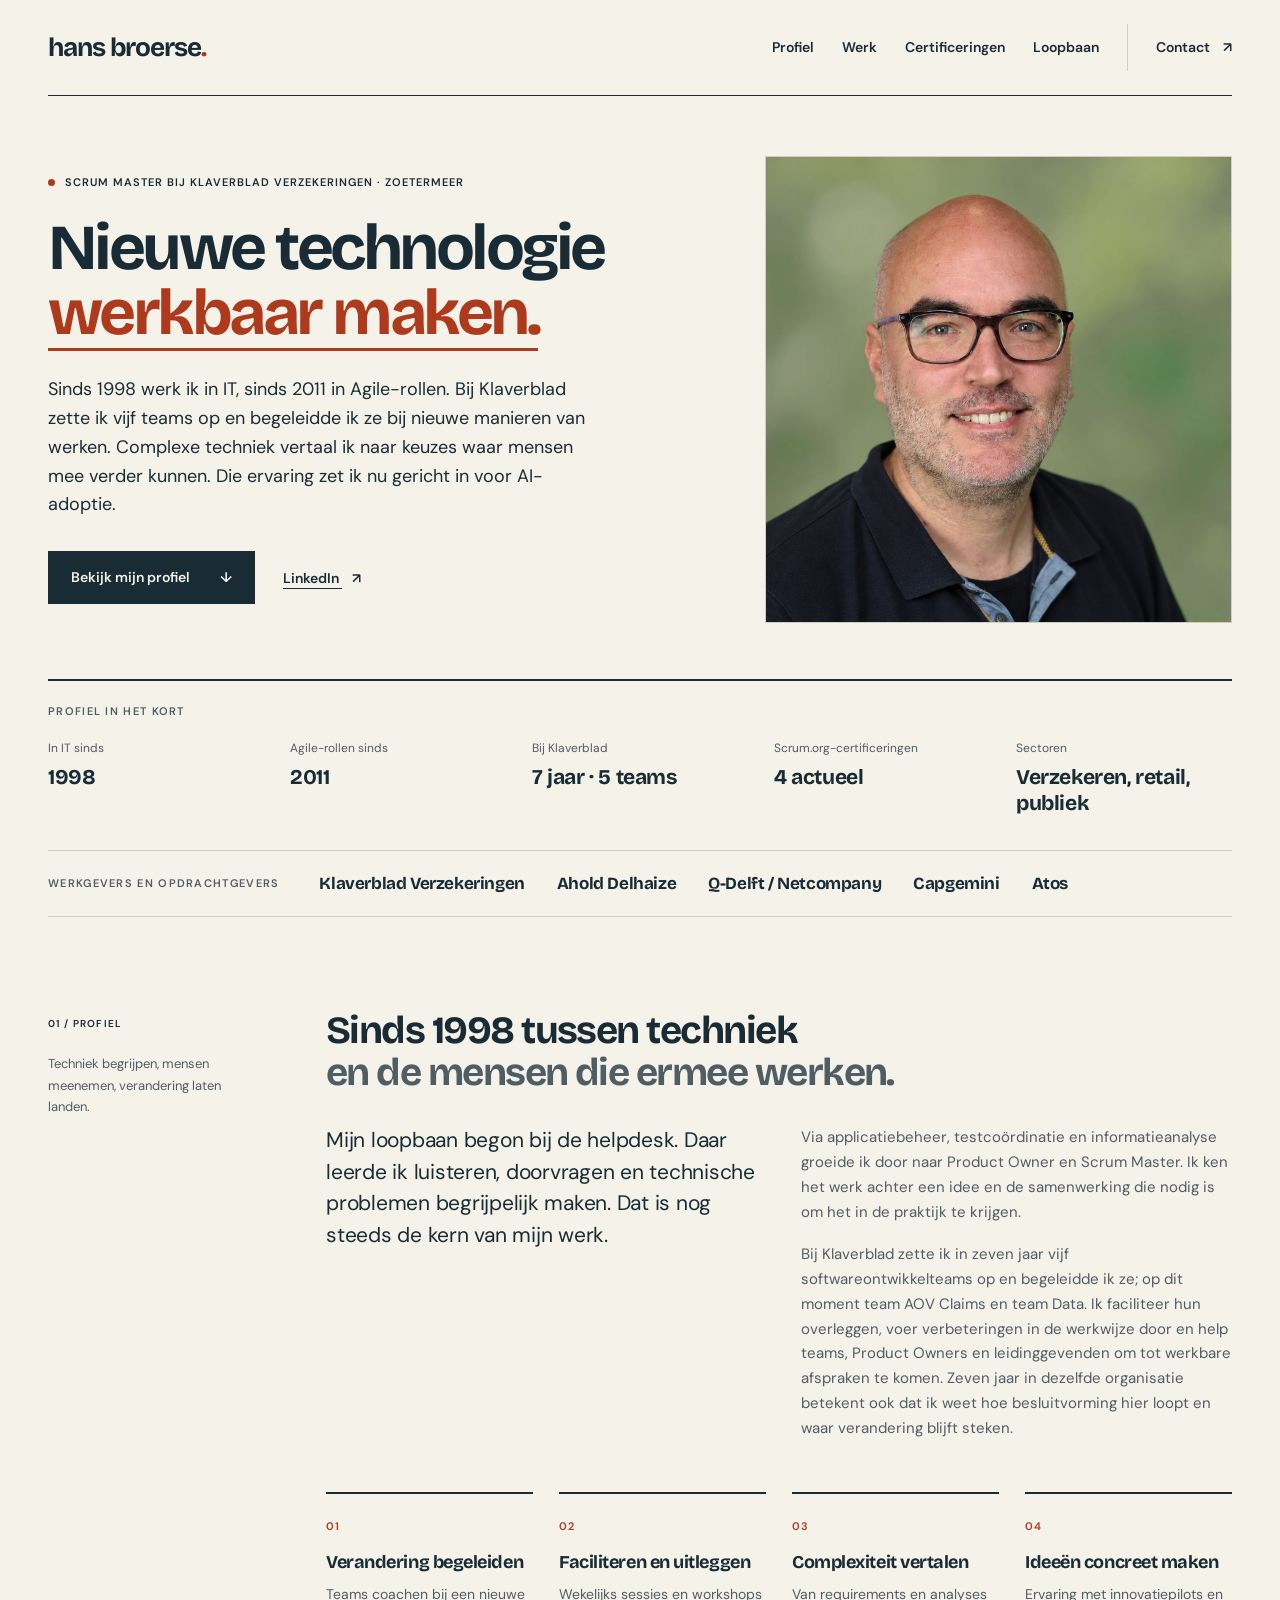
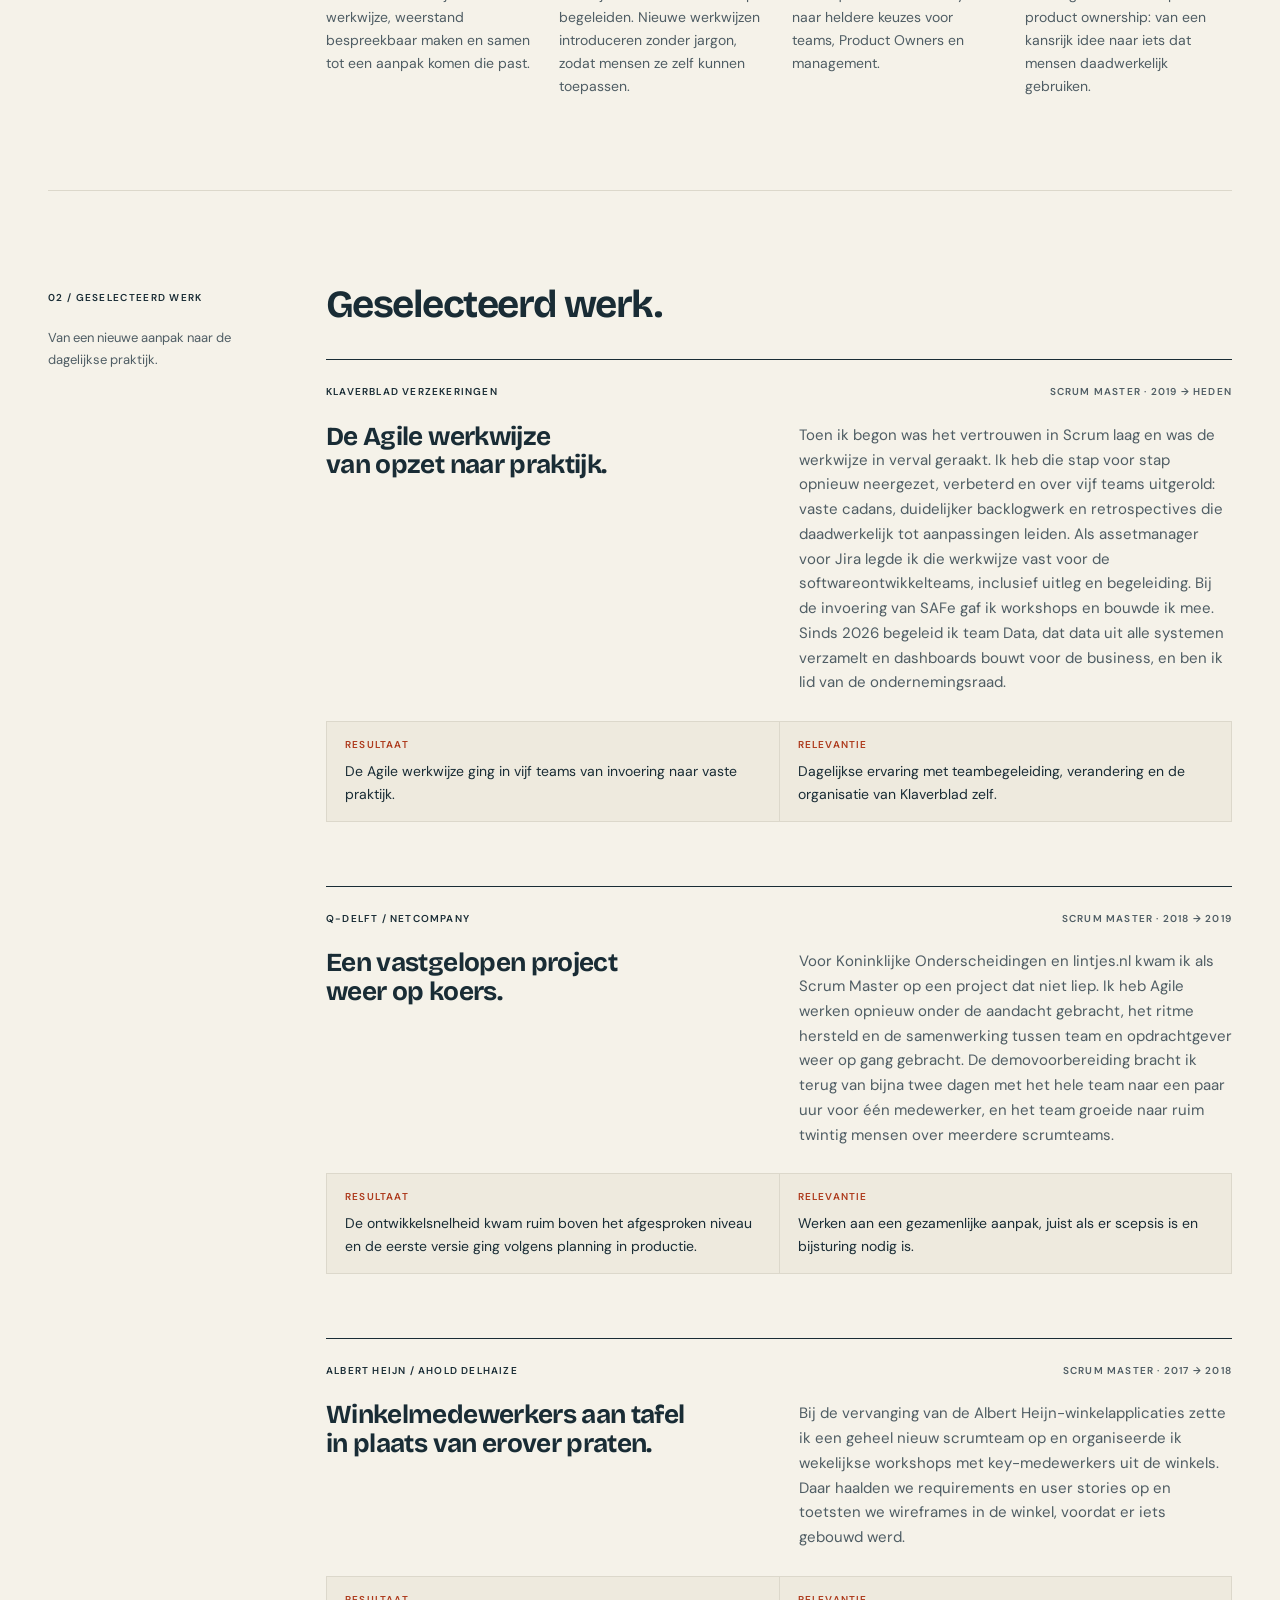
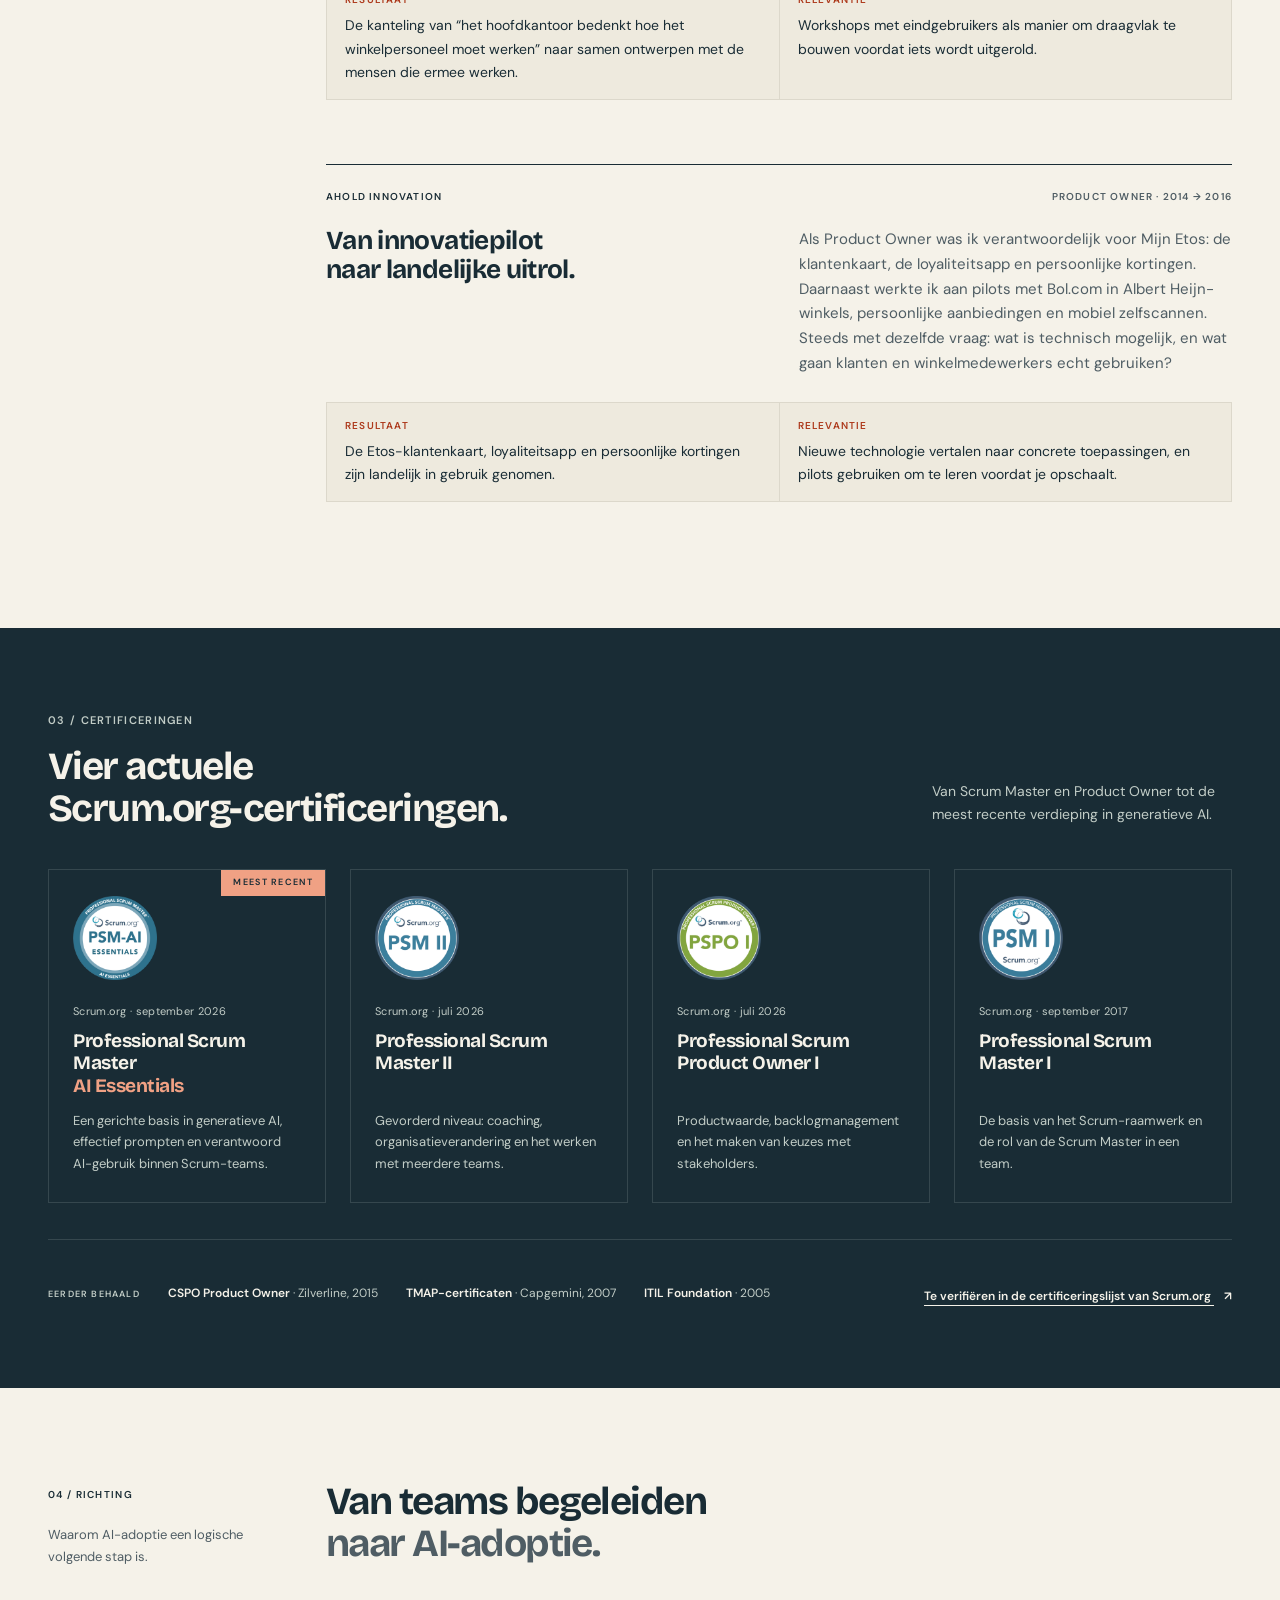
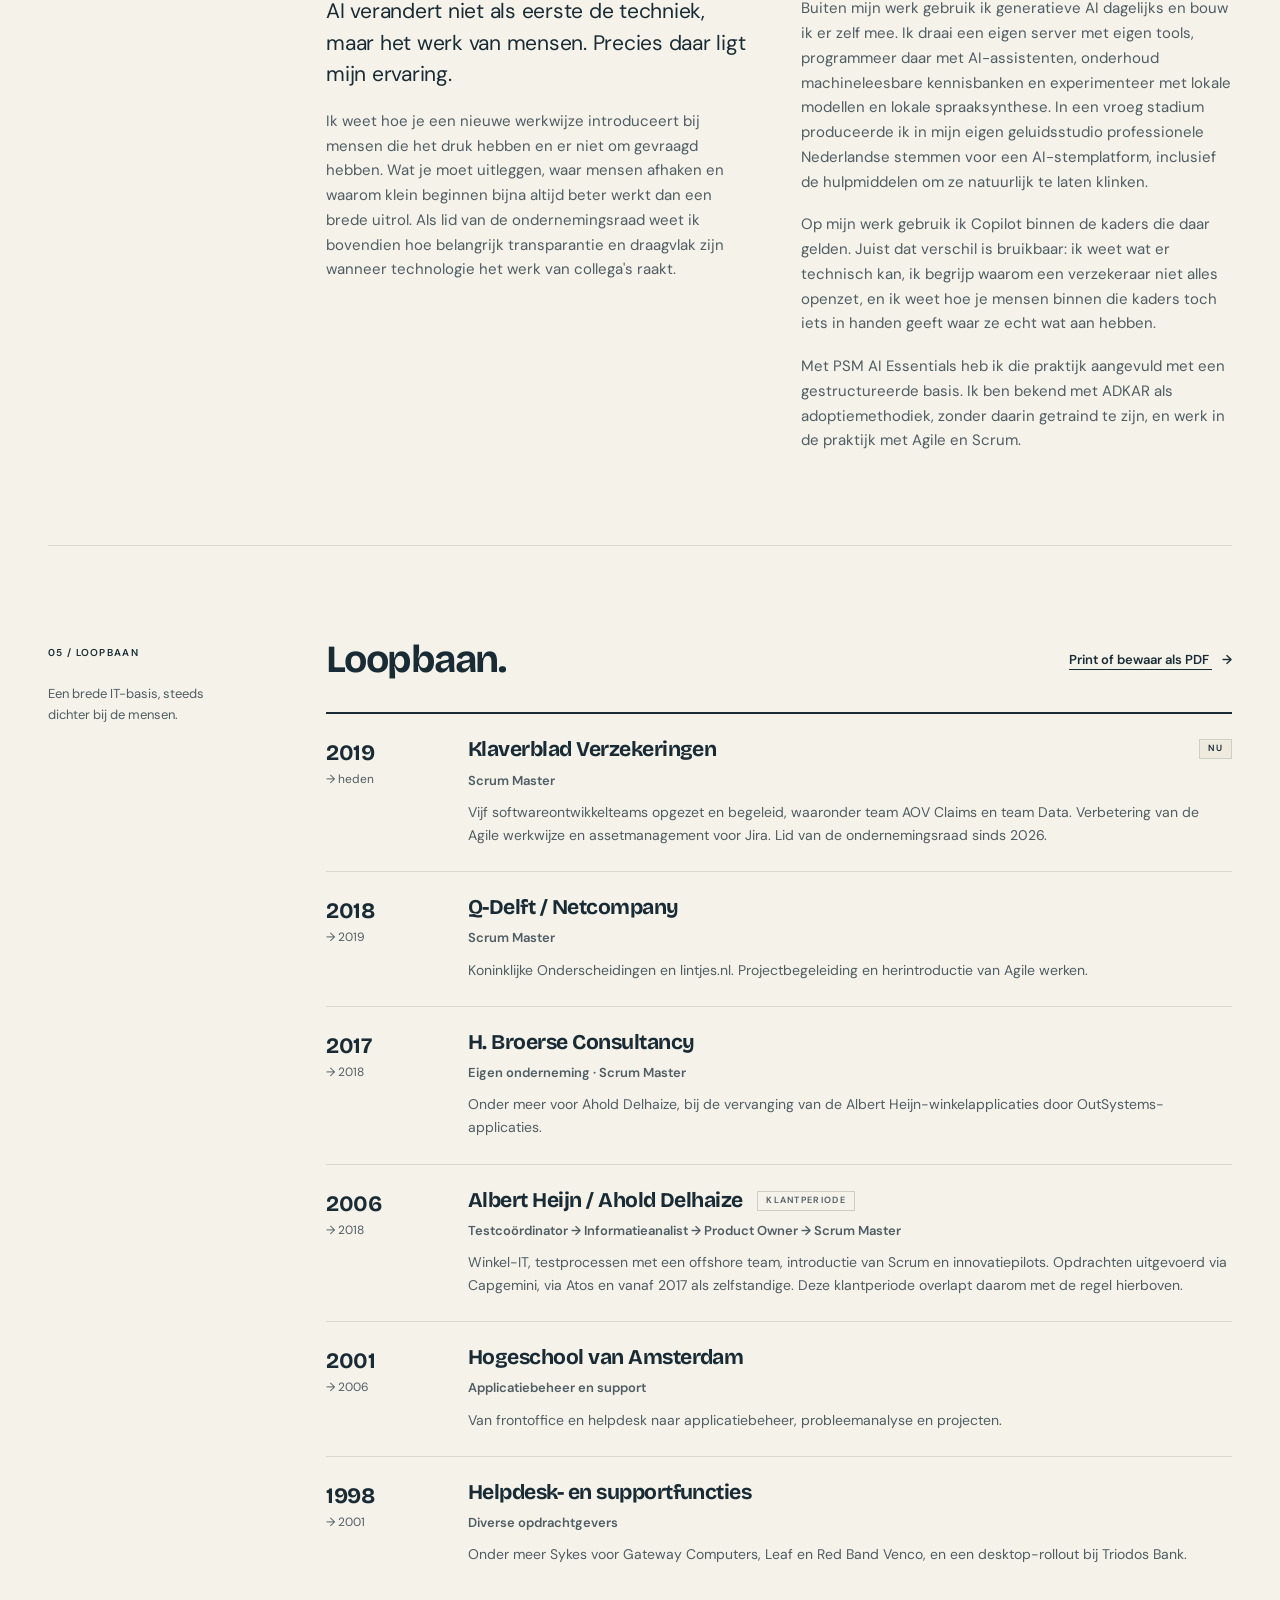
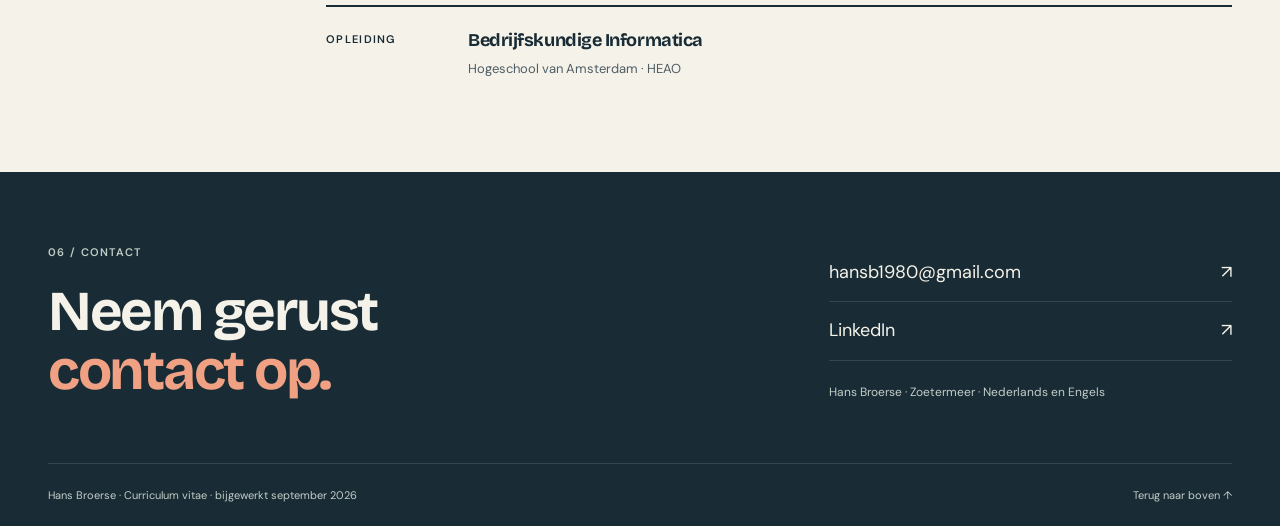
==== commit b798c6e8: "Restore the original site and park the Chapter Lead version Put index.html, styles.css, the share im" ====
--- a/index.html
+++ b/index.html
@@ -3,13 +3,13 @@
 <head>
   <meta charset="utf-8">
   <meta name="viewport" content="width=device-width, initial-scale=1">
-  <title>Hans Broerse | Scrum Master · mensen en vakmanschap laten groeien</title>
-  <meta name="description" content="Hans Broerse, Scrum Master bij Klaverblad Verzekeringen. Sinds 1998 in IT, in zes rollen. Vijf teams opgezet en begeleid, een team opgeschaald naar ruim twintig mensen en drie Scrum.org-certificeringen in 2026.">
+  <title>Hans Broerse | Scrum Master · teams, verandering en AI-adoptie</title>
+  <meta name="description" content="Hans Broerse, Scrum Master bij Klaverblad Verzekeringen. Sinds 1998 in IT, sinds 2011 in Agile-rollen. Vijf teams opgezet en begeleid, facilitatie en verandering, met vier actuele Scrum.org-certificeringen.">
   <meta name="robots" content="index, follow">
   <meta name="author" content="Hans Broerse">
-  <meta name="theme-color" content="#004312">
-  <meta property="og:title" content="Hans Broerse | Mensen en vakmanschap laten groeien">
-  <meta property="og:description" content="Scrum Master bij Klaverblad Verzekeringen. Sinds 1998 in IT, in zes rollen. Vijf teams opgezet en begeleid, professionals laten groeien in vakmanschap en eigenaarschap.">
+  <meta name="theme-color" content="#f5f2e9">
+  <meta property="og:title" content="Hans Broerse | Scrum Master · teams, verandering en AI-adoptie">
+  <meta property="og:description" content="Scrum Master bij Klaverblad Verzekeringen. Sinds 1998 in IT, sinds 2011 in Agile-rollen. Vijf teams opgezet en begeleid, facilitatie en verandering.">
   <meta property="og:type" content="profile">
   <meta property="og:url" content="https://hansbroerse.nl/">
   <meta property="og:site_name" content="Hans Broerse">
@@ -19,19 +19,15 @@
   <meta property="og:image:height" content="630">
   <meta property="og:image:alt" content="Hans Broerse, Scrum Master bij Klaverblad Verzekeringen">
   <meta name="twitter:card" content="summary_large_image">
-  <meta name="twitter:title" content="Hans Broerse | Mensen en vakmanschap laten groeien">
-  <meta name="twitter:description" content="Scrum Master bij Klaverblad Verzekeringen. Teams opzetten, professionals laten groeien, vakmanschap delen.">
+  <meta name="twitter:title" content="Hans Broerse | Scrum Master · teams, verandering en AI-adoptie">
+  <meta name="twitter:description" content="Scrum Master bij Klaverblad Verzekeringen. Teambegeleiding, facilitatie en verandering.">
   <meta name="twitter:image" content="https://hansbroerse.nl/assets/og-image.png">
   <link rel="canonical" href="https://hansbroerse.nl/">
   <link rel="me" href="https://www.linkedin.com/in/hans-broerse-25328b5/">
   <link rel="sitemap" type="application/xml" href="/sitemap.xml">
   <link rel="icon" href="assets/favicon.svg" type="image/svg+xml">
-  <link rel="preload" href="assets/fraunces-full-normal.woff2" as="font" type="font/woff2" crossorigin>
-  <link rel="preload" href="assets/fraunces-full-italic.woff2" as="font" type="font/woff2" crossorigin>
-  <link rel="preload" href="assets/portret-t.webp" as="image">
+  <link rel="preload" href="assets/bricolage-grotesque-700.ttf" as="font" type="font/ttf" crossorigin>
   <link rel="stylesheet" href="styles.css">
-  <script>document.documentElement.classList.add('js')</script>
-  <script src="main.js" defer></script>
   <script type="application/ld+json">
   {
     "@context": "https://schema.org",
@@ -45,12 +41,12 @@
     "address": {"@type": "PostalAddress", "addressLocality": "Zoetermeer", "addressCountry": "NL"},
     "sameAs": ["https://www.linkedin.com/in/hans-broerse-25328b5/"],
     "knowsLanguage": ["nl", "en"],
-    "knowsAbout": ["Scrum", "Agile coaching", "Teamontwikkeling", "Dienend leiderschap", "Vakmanschap", "Teamfacilitatie", "Verandermanagement", "Product ownership", "Generatieve AI"],
+    "knowsAbout": ["Scrum", "Agile coaching", "Teamfacilitatie", "Verandermanagement", "AI-adoptie", "Product ownership", "Businessanalyse", "Generatieve AI"],
     "alumniOf": {"@type": "CollegeOrUniversity", "name": "Hogeschool van Amsterdam"},
     "hasCredential": [
+      {"@type": "EducationalOccupationalCredential", "name": "Professional Scrum Master - AI Essentials", "recognizedBy": {"@type": "Organization", "name": "Scrum.org"}},
       {"@type": "EducationalOccupationalCredential", "name": "Professional Scrum Master II", "recognizedBy": {"@type": "Organization", "name": "Scrum.org"}},
       {"@type": "EducationalOccupationalCredential", "name": "Professional Scrum Product Owner I", "recognizedBy": {"@type": "Organization", "name": "Scrum.org"}},
-      {"@type": "EducationalOccupationalCredential", "name": "Professional Scrum Master - AI Essentials", "recognizedBy": {"@type": "Organization", "name": "Scrum.org"}},
       {"@type": "EducationalOccupationalCredential", "name": "Professional Scrum Master I", "recognizedBy": {"@type": "Organization", "name": "Scrum.org"}}
     ]
   }
@@ -58,302 +54,225 @@
 </head>
 <body id="top">
   <a class="skip-link" href="#inhoud">Direct naar de inhoud</a>
-
-  <svg width="0" height="0" class="defs" aria-hidden="true" focusable="false">
-    <defs>
-      <path id="leaf" d="M0,-6 C-9,-16 -47,-36 -47,-65 C-47,-87 -19,-95 0,-75 C19,-95 47,-87 47,-65 C47,-36 9,-16 0,-6 Z"/>
-      <linearGradient id="leaf-a" x1="0" y1="1" x2="0" y2="0">
-        <stop offset="0" stop-color="#2a7c27"/><stop offset="1" stop-color="#6fbf6a"/>
-      </linearGradient>
-      <linearGradient id="leaf-b" x1="0" y1="1" x2="0" y2="0">
-        <stop offset="0" stop-color="#035f1b"/><stop offset="1" stop-color="#3f9a44"/>
-      </linearGradient>
-    </defs>
-  </svg>
-
-  <header class="topbar" data-topbar>
-    <div class="wrap topbar-inner">
-      <a class="wordmark" href="#top" aria-label="Hans Broerse, naar boven">
-        <svg viewBox="-100 -100 200 200" aria-hidden="true"><g><use href="#leaf" transform="rotate(-45)"/><use href="#leaf" transform="rotate(45)"/><use href="#leaf" transform="rotate(135)"/><use href="#leaf" transform="rotate(225)"/></g></svg>
-        Hans Broerse
-      </a>
-      <nav aria-label="Hoofdnavigatie">
-        <a href="#profiel">Profiel</a>
-        <a href="#leiderschap">Leiderschap</a>
-        <a href="#werk">Werk</a>
-        <a href="#visie">Visie</a>
-        <a href="#loopbaan">Loopbaan</a>
-        <a href="#contact" class="nav-cta">Contact</a>
-      </nav>
+  <header class="site-header wrap">
+    <a class="wordmark" href="#top" aria-label="Hans Broerse, naar boven">hans broerse<span aria-hidden="true">.</span></a>
+    <nav aria-label="Hoofdnavigatie">
+      <a href="#profiel">Profiel</a>
+      <a href="#werk">Werk</a>
+      <a href="#certificaten">Certificeringen</a>
+      <a href="#ervaring">Loopbaan</a>
+      <a href="#contact" class="nav-contact">Contact <span aria-hidden="true">↗</span></a>
+    </nav>
+  </header>
+
+  <main id="inhoud">
+    <section class="hero wrap" aria-labelledby="hero-title">
+      <div class="hero-copy">
+        <p class="eyebrow"><span class="status-dot" aria-hidden="true"></span> Scrum Master bij Klaverblad Verzekeringen · Zoetermeer</p>
+        <h1 id="hero-title">Nieuwe technologie<br><span class="underlined">werkbaar maken.</span></h1>
+        <p class="hero-intro">Sinds 1998 werk ik in IT, sinds 2011 in Agile-rollen. Bij Klaverblad zette ik vijf teams op en begeleidde ik ze bij nieuwe manieren van werken. Complexe techniek vertaal ik naar keuzes waar mensen mee verder kunnen. Die ervaring zet ik nu gericht in voor AI-adoptie.</p>
+        <p class="print-contact">hansb1980@gmail.com · linkedin.com/in/hans-broerse-25328b5 · hansbroerse.nl · Zoetermeer</p>
+        <div class="hero-actions">
+          <a class="button" href="#profiel">Bekijk mijn profiel <span aria-hidden="true">↓</span></a>
+          <a class="text-link" href="https://www.linkedin.com/in/hans-broerse-25328b5/">LinkedIn <span aria-hidden="true">↗</span></a>
+        </div>
+      </div>
+      <figure class="portrait">
+        <img src="assets/portret.jpg" width="760" height="760" alt="Portretfoto van Hans Broerse" fetchpriority="high">
+      </figure>
+    </section>
+
+    <section class="facts-strip wrap" aria-labelledby="kort-title">
+      <h2 class="eyebrow" id="kort-title">Profiel in het kort</h2>
+      <dl>
+        <div><dt>In IT sinds</dt><dd>1998</dd></div>
+        <div><dt>Agile-rollen sinds</dt><dd>2011</dd></div>
+        <div><dt>Bij Klaverblad</dt><dd>7 jaar · 5 teams</dd></div>
+        <div><dt>Scrum.org-certificeringen</dt><dd>4 actueel</dd></div>
+        <div><dt>Sectoren</dt><dd>Verzekeren, retail, publiek</dd></div>
+      </dl>
+    </section>
+
+    <div class="career-strip wrap">
+      <h2 class="eyebrow">Werkgevers en opdrachtgevers</h2>
+      <ul>
+        <li>Klaverblad Verzekeringen</li>
+        <li>Ahold Delhaize</li>
+        <li>Q-Delft / Netcompany</li>
+        <li>Capgemini</li>
+        <li>Atos</li>
+      </ul>
     </div>
-  </header>
-
-  <main id="inhoud">
-    <section class="hero" aria-labelledby="hero-title">
-      <div class="hero-bg" aria-hidden="true"></div>
-      <div class="wrap hero-grid">
-        <div class="hero-copy">
-          <p class="eyebrow"><span class="dot" aria-hidden="true"></span>Scrum Master bij Klaverblad Verzekeringen · Zoetermeer</p>
-          <h1 id="hero-title"><span class="ln"><span>Mensen laten</span></span> <span class="ln"><span><em>groeien</em> in werk</span></span> <span class="ln"><span>dat verandert.</span></span></h1>
-          <p class="hero-intro">Sinds 1998 werk ik in IT. Ik begon bij de helpdesk en was daarna applicatiebeheerder, testcoördinator, informatieanalist, Product Owner en Scrum Master. Ik ken het vak van de mensen die ik begeleid, omdat ik het zelf heb gedaan.</p>
-          <div class="hero-actions">
-            <a class="btn" href="#leiderschap">Hoe ik leiding geef <span aria-hidden="true">↓</span></a>
-            <a class="btn btn-ghost" href="https://www.linkedin.com/in/hans-broerse-25328b5/">LinkedIn <span aria-hidden="true">↗</span></a>
-          </div>
-        </div>
-        <div class="hero-visual">
-          <svg class="hero-clover" viewBox="-110 -110 220 220" aria-hidden="true">
-            <g class="spin">
-              <g transform="rotate(-45)"><use class="grow" href="#leaf" style="--i:0"/></g>
-              <g transform="rotate(45)"><use class="grow" href="#leaf" style="--i:1"/></g>
-              <g transform="rotate(135)"><use class="grow" href="#leaf" style="--i:2"/></g>
-              <g transform="rotate(225)"><use class="grow" href="#leaf" style="--i:3"/></g>
-            </g>
-          </svg>
-          <img class="hero-portrait" src="assets/portret-t.webp" width="1100" height="939" alt="Portretfoto van Hans Broerse" fetchpriority="high">
-        </div>
-      </div>
-    </section>
-
-    <section class="facts wrap" aria-labelledby="facts-title">
-      <h2 class="sr-only" id="facts-title">Profiel in het kort</h2>
-      <dl>
-        <div><dt>In IT sinds</dt><dd><span data-count="1998" data-from="1960">1998</span></dd></div>
-        <div><dt>IT-rollen zelf vervuld</dt><dd><span data-count="6">6</span></dd></div>
-        <div><dt>Teams opgezet bij Klaverblad</dt><dd><span data-count="5">5</span></dd></div>
-        <div><dt>Grootste team, over meerdere scrumteams</dt><dd><span data-count="20">20</span>+</dd></div>
-        <div><dt>Scrum.org-certificeringen in 2026</dt><dd><span data-count="3">3</span></dd></div>
-      </dl>
-    </section>
-
-    <section class="section profile" id="profiel" aria-labelledby="profiel-title">
+
+    <section class="profile-section wrap section" id="profiel" aria-labelledby="profile-title">
+      <div class="section-label"><span>01 / Profiel</span><p>Techniek begrijpen, mensen meenemen, verandering laten landen.</p></div>
+      <div class="section-body">
+        <h2 id="profile-title">Sinds 1998 tussen techniek<br><span class="muted-heading">en de mensen die ermee werken.</span></h2>
+        <div class="profile-columns">
+          <p class="large-copy">Mijn loopbaan begon bij de helpdesk. Daar leerde ik luisteren, doorvragen en technische problemen begrijpelijk maken. Dat is nog steeds de kern van mijn werk.</p>
+          <div>
+            <p>Via applicatiebeheer, testcoördinatie en informatieanalyse groeide ik door naar Product Owner en Scrum Master. Ik ken het werk achter een idee en de samenwerking die nodig is om het in de praktijk te krijgen.</p>
+            <p>Bij Klaverblad zette ik in zeven jaar vijf softwareontwikkelteams op en begeleidde ik ze; op dit moment team AOV Claims en team Data. Ik faciliteer hun overleggen, voer verbeteringen in de werkwijze door en help teams, Product Owners en leidinggevenden om tot werkbare afspraken te komen. Zeven jaar in dezelfde organisatie betekent ook dat ik weet hoe besluitvorming hier loopt en waar verandering blijft steken.</p>
+          </div>
+        </div>
+        <div class="strengths">
+          <article><span class="small-number">01</span><h3>Verandering begeleiden</h3><p>Teams coachen bij een nieuwe werkwijze, weerstand bespreekbaar maken en samen tot een aanpak komen die past.</p></article>
+          <article><span class="small-number">02</span><h3>Faciliteren en uitleggen</h3><p>Wekelijks sessies en workshops begeleiden. Nieuwe werkwijzen introduceren zonder jargon, zodat mensen ze zelf kunnen toepassen.</p></article>
+          <article><span class="small-number">03</span><h3>Complexiteit vertalen</h3><p>Van requirements en analyses naar heldere keuzes voor teams, Product Owners en management.</p></article>
+          <article><span class="small-number">04</span><h3>Ideeën concreet maken</h3><p>Ervaring met innovatiepilots en product ownership: van een kansrijk idee naar iets dat mensen daadwerkelijk gebruiken.</p></article>
+        </div>
+      </div>
+    </section>
+
+    <section class="work-section wrap section" id="werk" aria-labelledby="work-title">
+      <div class="section-label"><span>02 / Geselecteerd werk</span><p>Van een nieuwe aanpak naar de dagelijkse praktijk.</p></div>
+      <div class="section-body">
+        <h2 id="work-title">Geselecteerd werk.</h2>
+        <article class="work-item">
+          <div class="work-meta"><span>Klaverblad Verzekeringen</span><span>Scrum Master · 2019 → heden</span></div>
+          <div class="work-content">
+            <h3>De Agile werkwijze<br>van opzet naar praktijk.</h3>
+            <p>Toen ik begon was het vertrouwen in Scrum laag en was de werkwijze in verval geraakt. Ik heb die stap voor stap opnieuw neergezet, verbeterd en over vijf teams uitgerold: vaste cadans, duidelijker backlogwerk en retrospectives die daadwerkelijk tot aanpassingen leiden. Als assetmanager voor Jira legde ik die werkwijze vast voor de softwareontwikkelteams, inclusief uitleg en begeleiding. Bij de invoering van SAFe gaf ik workshops en bouwde ik mee. Sinds 2026 begeleid ik team Data, dat data uit alle systemen verzamelt en dashboards bouwt voor de business, en ben ik lid van de ondernemingsraad.</p>
+            <dl class="work-outcome">
+              <div><dt>Resultaat</dt><dd>De Agile werkwijze ging in vijf teams van invoering naar vaste praktijk.</dd></div>
+              <div><dt>Relevantie</dt><dd>Dagelijkse ervaring met teambegeleiding, verandering en de organisatie van Klaverblad zelf.</dd></div>
+            </dl>
+          </div>
+        </article>
+        <article class="work-item">
+          <div class="work-meta"><span>Q-Delft / Netcompany</span><span>Scrum Master · 2018 → 2019</span></div>
+          <div class="work-content">
+            <h3>Een vastgelopen project<br>weer op koers.</h3>
+            <p>Voor Koninklijke Onderscheidingen en lintjes.nl kwam ik als Scrum Master op een project dat niet liep. Ik heb Agile werken opnieuw onder de aandacht gebracht, het ritme hersteld en de samenwerking tussen team en opdrachtgever weer op gang gebracht. De demovoorbereiding bracht ik terug van bijna twee dagen met het hele team naar een paar uur voor één medewerker, en het team groeide naar ruim twintig mensen over meerdere scrumteams.</p>
+            <dl class="work-outcome">
+              <div><dt>Resultaat</dt><dd>De ontwikkelsnelheid kwam ruim boven het afgesproken niveau en de eerste versie ging volgens planning in productie.</dd></div>
+              <div><dt>Relevantie</dt><dd>Werken aan een gezamenlijke aanpak, juist als er scepsis is en bijsturing nodig is.</dd></div>
+            </dl>
+          </div>
+        </article>
+        <article class="work-item">
+          <div class="work-meta"><span>Albert Heijn / Ahold Delhaize</span><span>Scrum Master · 2017 → 2018</span></div>
+          <div class="work-content">
+            <h3>Winkelmedewerkers aan tafel<br>in plaats van erover praten.</h3>
+            <p>Bij de vervanging van de Albert Heijn-winkelapplicaties zette ik een geheel nieuw scrumteam op en organiseerde ik wekelijkse workshops met key-medewerkers uit de winkels. Daar haalden we requirements en user stories op en toetsten we wireframes in de winkel, voordat er iets gebouwd werd.</p>
+            <dl class="work-outcome">
+              <div><dt>Resultaat</dt><dd>De kanteling van &ldquo;het hoofdkantoor bedenkt hoe het winkelpersoneel moet werken&rdquo; naar samen ontwerpen met de mensen die ermee werken.</dd></div>
+              <div><dt>Relevantie</dt><dd>Workshops met eindgebruikers als manier om draagvlak te bouwen voordat iets wordt uitgerold.</dd></div>
+            </dl>
+          </div>
+        </article>
+        <article class="work-item">
+          <div class="work-meta"><span>Ahold Innovation</span><span>Product Owner · 2014 → 2016</span></div>
+          <div class="work-content">
+            <h3>Van innovatiepilot<br>naar landelijke uitrol.</h3>
+            <p>Als Product Owner was ik verantwoordelijk voor Mijn Etos: de klantenkaart, de loyaliteitsapp en persoonlijke kortingen. Daarnaast werkte ik aan pilots met Bol.com in Albert Heijn-winkels, persoonlijke aanbiedingen en mobiel zelfscannen. Steeds met dezelfde vraag: wat is technisch mogelijk, en wat gaan klanten en winkelmedewerkers echt gebruiken?</p>
+            <dl class="work-outcome">
+              <div><dt>Resultaat</dt><dd>De Etos-klantenkaart, loyaliteitsapp en persoonlijke kortingen zijn landelijk in gebruik genomen.</dd></div>
+              <div><dt>Relevantie</dt><dd>Nieuwe technologie vertalen naar concrete toepassingen, en pilots gebruiken om te leren voordat je opschaalt.</dd></div>
+            </dl>
+          </div>
+        </article>
+      </div>
+    </section>
+
+    <section class="cert-section" id="certificaten" aria-labelledby="cert-title">
       <div class="wrap">
-        <div class="section-head" data-reveal>
-          <p class="kicker">01 · Profiel</p>
-          <h2 id="profiel-title">Het vak ken ik <em>van binnenuit.</em></h2>
-        </div>
-        <div class="profile-grid">
-          <div class="profile-text" data-reveal>
-            <p class="lead">Mijn loopbaan begon bij de helpdesk. Daar leerde ik luisteren, doorvragen en problemen begrijpelijk maken. Dat is nog steeds de kern van hoe ik met mensen werk.</p>
-            <p>Via applicatiebeheer, testcoördinatie en informatieanalyse groeide ik door naar Product Owner en Scrum Master.</p>
-            <p>Bij Klaverblad zette ik in zeven jaar vijf softwareontwikkelteams op en begeleidde ik ze. Als Scrum Master geef ik leiding zonder formele macht: samen met de Product Owner help ik teams groeien, geef ik mensen eigenaarschap en haal ik weg wat ze tegenhoudt.</p>
-          </div>
-          <ol class="stairs" aria-label="Zes rollen in IT, van 1998 tot nu" data-reveal>
-            <li style="--s:1"><span class="bar"></span><span class="role">Helpdesk en support</span></li>
-            <li style="--s:2"><span class="bar"></span><span class="role">Applicatiebeheer</span></li>
-            <li style="--s:3"><span class="bar"></span><span class="role">Testcoördinator</span></li>
-            <li style="--s:4"><span class="bar"></span><span class="role">Informatieanalist</span></li>
-            <li style="--s:5"><span class="bar"></span><span class="role">Product Owner</span></li>
-            <li style="--s:6" class="now"><span class="bar"></span><span class="role">Scrum Master</span></li>
-          </ol>
-        </div>
-        <p class="statement" data-words>Ik weet wat een tester, analist of ontwikkelaar doet, en wat die nodig heeft om goed te blijven in het vak. Omdat ik het zelf heb gedaan.</p>
-      </div>
-    </section>
-
-    <section class="section pillars" id="leiderschap" aria-labelledby="leiderschap-title">
-      <div class="wrap">
-        <div class="section-head centered" data-reveal>
-          <p class="kicker">02 · Leiderschap</p>
-          <h2 id="leiderschap-title">Vier bladen, <em>één klaver.</em></h2>
-          <p class="section-sub">Zo geef ik leiding aan mensen en vakmanschap. Elk blad staat op zichzelf, samen maken ze het verschil.</p>
-        </div>
-        <div class="clover-grid">
-          <article class="pillar p1" data-leaf="1" data-reveal>
-            <span class="pnum">01</span>
-            <h3>Mensen laten <em>groeien</em></h3>
-            <p>Teamleden, Product Owners en nieuwe collega's coachen. Ruimte geven, eigenaarschap stimuleren en het goede gesprek voeren als het schuurt.</p>
-          </article>
-          <article class="pillar p2" data-leaf="2" data-reveal>
-            <span class="pnum">02</span>
-            <h3><em>Dienend</em> leiderschap</h3>
-            <p>Leiding geven zonder formele macht, samen met de Product Owner. Richting geven, obstakels weghalen en teams bij elkaar houden als het werk onzeker wordt.</p>
-          </article>
-          <div class="clover-center" aria-hidden="true">
-            <svg viewBox="-110 -110 220 230">
-              <path class="stem" d="M4,4 C10,40 28,70 22,112" />
-              <g transform="rotate(-45)"><use class="leaf leaf-1" href="#leaf"/><path class="vein" d="M0,-12 L0,-68"/></g>
-              <g transform="rotate(45)"><use class="leaf leaf-2" href="#leaf"/><path class="vein" d="M0,-12 L0,-68"/></g>
-              <g transform="rotate(225)"><use class="leaf leaf-3" href="#leaf"/><path class="vein" d="M0,-12 L0,-68"/></g>
-              <g transform="rotate(135)"><use class="leaf leaf-4" href="#leaf"/><path class="vein" d="M0,-12 L0,-68"/></g>
-            </svg>
-          </div>
-          <article class="pillar p3" data-leaf="3" data-reveal>
-            <span class="pnum">03</span>
-            <h3>Vakmanschap <em>delen</em></h3>
-            <p>Workshops, kennissessies en de Jira-werkwijze als gedeelde standaard voor de softwareontwikkelteams. Zo wordt goed werk overdraagbaar.</p>
-          </article>
-          <article class="pillar p4" data-leaf="4" data-reveal>
-            <span class="pnum">04</span>
-            <h3>Teams <em>bemensen</em></h3>
-            <p>Teams samenstellen en opschalen, de balans tussen senior, medior en junior bewaken en sollicitatiegesprekken voeren.</p>
-          </article>
-        </div>
-      </div>
-    </section>
-
-    <section class="section proof" id="bewijs" aria-labelledby="bewijs-title">
-      <div class="wrap proof-grid">
-        <div class="section-head sticky" data-reveal>
-          <p class="kicker">03 · Van vraag naar bewijs</p>
-          <h2 id="bewijs-title">Wat de rol vraagt. <em>Wat ik meebreng.</em></h2>
-          <p class="section-sub">Geen beloftes, maar wat ik heb gedaan. Voor elke vraag een concreet voorbeeld.</p>
-        </div>
-        <ol class="proof-list">
-          <li data-reveal><h3>Professionals ontwikkelen en begeleiden</h3><p>Vijf teams opgezet en begeleid bij Klaverblad. Nieuwe collega's ingewerkt in de werkwijze, met uitleg en begeleiding.</p></li>
-          <li data-reveal><h3>Kennisdeling en vakontwikkeling faciliteren</h3><p>SAFe-workshops, Jira-instructie, user story mapping-sessies en wekelijkse workshops met eindgebruikers bij Albert Heijn.</p></li>
-          <li data-reveal><h3>De juiste expertise in teams organiseren</h3><p>Bij Q-Delft een team opgeschaald naar ruim twintig mensen over meerdere scrumteams, met personele wisselingen voor een betere balans tussen senior, medior en junior.</p></li>
-          <li data-reveal><h3>Werving en selectie</h3><p>Als Scrum Master vaak betrokken bij de selectie van nieuwe collega's en bij sollicitatiegesprekken.</p></li>
-          <li data-reveal><h3>Diepgaande kennis van het IT-vak</h3><p>Zes IT-rollen zelf vervuld sinds 1998, van helpdesk en applicatiebeheer tot test, analyse en product ownership.</p></li>
-          <li data-reveal><h3>De dynamiek van een Agile organisatie</h3><p>Sinds 2011 in Agile-rollen. Meegeholpen aan de introductie van Scrum bij Albert Heijn, de werkwijze bij Klaverblad opnieuw opgebouwd, workshops bij de invoering van SAFe.</p></li>
-          <li data-reveal><h3>Markttrends vertalen naar ontwikkeling</h3><p>Dagelijks zelf bouwen met generatieve AI, en in 2026 PSM AI Essentials. Ik ken van binnenuit hoe AI het IT-vak verandert.</p></li>
-          <li data-reveal><h3>Stevige gesprekspartner voor professionals en management</h3><p>Presentaties en rapportages aan teams, stuurgroepen, management, directie en ondernemingsraad.</p></li>
+        <div class="section-heading">
+          <div><p class="eyebrow">03 / Certificeringen</p><h2 id="cert-title">Vier actuele<br>Scrum.org-certificeringen.</h2></div>
+          <p>Van Scrum Master en Product Owner tot de meest recente verdieping in generatieve AI.</p>
+        </div>
+        <div class="cert-grid">
+          <article class="cert">
+            <img src="assets/psm-ai-essentials.png" alt="Scrum.org Professional Scrum Master AI Essentials" width="512" height="512" loading="lazy">
+            <p class="cert-date">Scrum.org · september 2026</p>
+            <h3>Professional Scrum Master <span>AI Essentials</span></h3>
+            <p class="cert-note">Een gerichte basis in generatieve AI, effectief prompten en verantwoord AI-gebruik binnen Scrum-teams.</p>
+            <span class="cert-label">Meest recent</span>
+          </article>
+          <article class="cert">
+            <img src="assets/psm-ii.png" alt="Scrum.org Professional Scrum Master II" width="512" height="512" loading="lazy">
+            <p class="cert-date">Scrum.org · juli 2026</p>
+            <h3>Professional Scrum Master II</h3>
+            <p class="cert-note">Gevorderd niveau: coaching, organisatieverandering en het werken met meerdere teams.</p>
+          </article>
+          <article class="cert">
+            <img src="assets/pspo-i.png" alt="Scrum.org Professional Scrum Product Owner I" width="512" height="512" loading="lazy">
+            <p class="cert-date">Scrum.org · juli 2026</p>
+            <h3>Professional Scrum Product Owner I</h3>
+            <p class="cert-note">Productwaarde, backlogmanagement en het maken van keuzes met stakeholders.</p>
+          </article>
+          <article class="cert">
+            <img src="assets/psm-i.png" alt="Scrum.org Professional Scrum Master I" width="512" height="512" loading="lazy">
+            <p class="cert-date">Scrum.org · september 2017</p>
+            <h3>Professional Scrum Master I</h3>
+            <p class="cert-note">De basis van het Scrum-raamwerk en de rol van de Scrum Master in een team.</p>
+          </article>
+        </div>
+        <div class="cert-footer">
+          <div class="earlier-certs">
+            <span>Eerder behaald</span>
+            <p><strong>CSPO Product Owner</strong> · Zilverline, 2015</p>
+            <p><strong>TMAP-certificaten</strong> · Capgemini, 2007</p>
+            <p><strong>ITIL Foundation</strong> · 2005</p>
+          </div>
+          <a class="text-link" href="https://www.scrum.org/certification-list">Te verifiëren in de certificeringslijst van Scrum.org <span aria-hidden="true">↗</span></a>
+        </div>
+      </div>
+    </section>
+
+    <section class="next-section wrap section" id="richting" aria-labelledby="next-title">
+      <div class="section-label"><span>04 / Richting</span><p>Waarom AI-adoptie een logische volgende stap is.</p></div>
+      <div class="section-body">
+        <h2 id="next-title">Van teams begeleiden<br><span class="muted-heading">naar AI-adoptie.</span></h2>
+        <div class="next-columns">
+          <div>
+            <p class="large-copy">AI verandert niet als eerste de techniek, maar het werk van mensen. Precies daar ligt mijn ervaring.</p>
+            <p>Ik weet hoe je een nieuwe werkwijze introduceert bij mensen die het druk hebben en er niet om gevraagd hebben. Wat je moet uitleggen, waar mensen afhaken en waarom klein beginnen bijna altijd beter werkt dan een brede uitrol. Als lid van de ondernemingsraad weet ik bovendien hoe belangrijk transparantie en draagvlak zijn wanneer technologie het werk van collega's raakt.</p>
+          </div>
+          <div>
+            <p>Buiten mijn werk gebruik ik generatieve AI dagelijks en bouw ik er zelf mee. Ik draai een eigen server met eigen tools, programmeer daar met AI-assistenten, onderhoud machineleesbare kennisbanken en experimenteer met lokale modellen en lokale spraaksynthese. In een vroeg stadium produceerde ik in mijn eigen geluidsstudio professionele Nederlandse stemmen voor een AI-stemplatform, inclusief de hulpmiddelen om ze natuurlijk te laten klinken.</p>
+            <p>Op mijn werk gebruik ik Copilot binnen de kaders die daar gelden. Juist dat verschil is bruikbaar: ik weet wat er technisch kan, ik begrijp waarom een verzekeraar niet alles openzet, en ik weet hoe je mensen binnen die kaders toch iets in handen geeft waar ze echt wat aan hebben.</p>
+            <p>Met PSM AI Essentials heb ik die praktijk aangevuld met een gestructureerde basis. Ik ben bekend met ADKAR als adoptiemethodiek, zonder daarin getraind te zijn, en werk in de praktijk met Agile en Scrum.</p>
+          </div>
+        </div>
+      </div>
+    </section>
+
+    <section class="experience-section wrap section" id="ervaring" aria-labelledby="experience-title">
+      <div class="section-label"><span>05 / Loopbaan</span><p>Een brede IT-basis, steeds dichter bij de mensen.</p></div>
+      <div class="section-body">
+        <div class="experience-heading">
+          <h2 id="experience-title">Loopbaan.</h2>
+          <button class="text-link print-button" type="button" onclick="window.print()">Print of bewaar als PDF <span aria-hidden="true">→</span></button>
+        </div>
+        <ol class="timeline">
+          <li><span class="years">2019 <span>→ heden</span></span><div><h3>Klaverblad Verzekeringen</h3><p class="role">Scrum Master</p><p>Vijf softwareontwikkelteams opgezet en begeleid, waaronder team AOV Claims en team Data. Verbetering van de Agile werkwijze en assetmanagement voor Jira. Lid van de ondernemingsraad sinds 2026.</p></div><span class="current-label">Nu</span></li>
+          <li><span class="years">2018 <span>→ 2019</span></span><div><h3>Q-Delft / Netcompany</h3><p class="role">Scrum Master</p><p>Koninklijke Onderscheidingen en lintjes.nl. Projectbegeleiding en herintroductie van Agile werken.</p></div></li>
+          <li><span class="years">2017 <span>→ 2018</span></span><div><h3>H. Broerse Consultancy</h3><p class="role">Eigen onderneming · Scrum Master</p><p>Onder meer voor Ahold Delhaize, bij de vervanging van de Albert Heijn-winkelapplicaties door OutSystems-applicaties.</p></div></li>
+          <li><span class="years">2006 <span>→ 2018</span></span><div><h3>Albert Heijn / Ahold Delhaize <span class="entry-tag">Klantperiode</span></h3><p class="role">Testcoördinator → Informatieanalist → Product Owner → Scrum Master</p><p>Winkel-IT, testprocessen met een offshore team, introductie van Scrum en innovatiepilots. Opdrachten uitgevoerd via Capgemini, via Atos en vanaf 2017 als zelfstandige. Deze klantperiode overlapt daarom met de regel hierboven.</p></div></li>
+          <li><span class="years">2001 <span>→ 2006</span></span><div><h3>Hogeschool van Amsterdam</h3><p class="role">Applicatiebeheer en support</p><p>Van frontoffice en helpdesk naar applicatiebeheer, probleemanalyse en projecten.</p></div></li>
+          <li><span class="years">1998 <span>→ 2001</span></span><div><h3>Helpdesk- en supportfuncties</h3><p class="role">Diverse opdrachtgevers</p><p>Onder meer Sykes voor Gateway Computers, Leaf en Red Band Venco, en een desktop-rollout bij Triodos Bank.</p></div></li>
         </ol>
-      </div>
-    </section>
-
-    <section class="section work" id="werk" aria-labelledby="werk-title">
-      <div class="wrap">
-        <div class="section-head" data-reveal>
-          <p class="kicker">04 · Geselecteerd werk</p>
-          <h2 id="werk-title">Teams die <em>groeiden.</em></h2>
-        </div>
-
-        <article class="case" data-reveal>
-          <div class="case-stat"><span class="big">5</span><span class="unit">teams opgezet<br>en begeleid</span></div>
-          <div class="case-body">
-            <p class="case-meta">Klaverblad Verzekeringen · Scrum Master · 2019 → heden</p>
-            <h3>Een werkwijze opnieuw opgebouwd, en de mensen meegenomen.</h3>
-            <p>Toen ik begon was het vertrouwen in Scrum laag en was de werkwijze in verval geraakt. Ik heb die stap voor stap opnieuw neergezet en over vijf teams uitgerold: een vaste cadans, duidelijker backlogwerk en retrospectives die tot echte aanpassingen leiden. Als assetmanager voor Jira legde ik de werkwijze vast als gedeelde standaard voor de softwareontwikkelteams, en werkte ik nieuwe collega's daarin in. Bij de invoering van SAFe gaf ik workshops. Tijdens een grote systeemtransitie, die het werk van veel ontwikkelaars ingrijpend verandert, houd ik het team bij elkaar en het gesprek erover open.</p>
-            <dl class="case-outcome">
-              <div><dt>Resultaat</dt><dd>In vijf teams ging de Agile werkwijze van invoering naar vaste praktijk.</dd></div>
-              <div><dt>Relevantie</dt><dd>Een gedeelde werkwijze en vakstandaard neerzetten, en mensen meenemen als hun werk verandert.</dd></div>
-            </dl>
-          </div>
-        </article>
-
-        <article class="case" data-reveal>
-          <div class="case-stat"><span class="big">20+</span><span class="unit">mensen over<br>meerdere scrumteams</span></div>
-          <div class="case-body">
-            <p class="case-meta">Q-Delft / Netcompany · Scrum Master · 2018 → 2019</p>
-            <h3>Een team opgeschaald naar ruim twintig mensen.</h3>
-            <p>Voor Koninklijke Onderscheidingen en lintjes.nl werd ik aangenomen om een project in zwaar weer vlot te trekken, met een dubbele opdracht: opschalen en tegelijk de Agile werkwijze herstellen. Het team groeide naar ruim twintig mensen over meerdere scrumteams, met heldere samenwerkingsafspraken. Met architect, analisten en Product Owner richtte ik de backlogprioritering opnieuw in, en met personele wisselingen kwam er een betere balans tussen senior, medior en junior.</p>
-            <p class="strike-line">De demovoorbereiding ging van <s>bijna twee dagen met het hele team</s> naar <strong>een paar uur voor één medewerker.</strong></p>
-            <dl class="case-outcome">
-              <div><dt>Resultaat</dt><dd>De ontwikkelsnelheid kwam ruim boven het afgesproken niveau en de eerste versie ging volgens planning in productie.</dd></div>
-              <div><dt>Relevantie</dt><dd>Teamsamenstelling en capaciteit afstemmen op wat het werk vraagt.</dd></div>
-            </dl>
-          </div>
-        </article>
-
-        <article class="case" data-reveal>
-          <div class="case-stat"><span class="big">0→1</span><span class="unit">nieuw scrumteam<br>vanaf nul</span></div>
-          <div class="case-body">
-            <p class="case-meta">Albert Heijn, via eigen onderneming · Scrum Master · 2017 → 2018</p>
-            <h3>Een team vanaf nul, samen met de winkelvloer.</h3>
-            <p>Bij de vervanging van de Albert Heijn-winkelapplicaties stelde ik een geheel nieuw scrumteam samen en richtte ik het in. Ik organiseerde wekelijkse workshops met key-medewerkers uit de winkels om requirements en user stories op te halen, en toetste wireframes in de winkel voordat er iets gebouwd werd.</p>
-            <dl class="case-outcome">
-              <div><dt>Resultaat</dt><dd>De eerste functionaliteit ging in productie en het project liep volgens plan.</dd></div>
-              <div><dt>Relevantie</dt><dd>Een team vanaf nul samenstellen en laten functioneren, met draagvlak bij de mensen die ermee werken.</dd></div>
-            </dl>
-          </div>
-        </article>
-      </div>
-    </section>
-
-    <section class="section vision" id="visie" aria-labelledby="visie-title">
-      <div class="vision-bg" aria-hidden="true"></div>
-      <div class="wrap">
-        <blockquote class="quote" data-reveal>
-          <p>“Mensen in beweging krijgen en laten <em>groeien</em> leer je niet uit een handboek.”</p>
-        </blockquote>
-        <div class="section-head" data-reveal>
-          <p class="kicker">05 · Visie</p>
-          <h2 id="visie-title">Hoe ik naar <em>vakmanschap</em> kijk.</h2>
-        </div>
-        <ol class="theses">
-          <li data-reveal><span class="tnum">1</span><h3>Vakmanschap zichtbaar maken.</h3><p>Wat maakt iemand een goede tester, analist of ontwikkelaar? Als je dat per rol kunt benoemen, kun je er ook gericht in groeien: met opleiding, coaching, certificering of een volgende stap.</p></li>
-          <li data-reveal><span class="tnum">2</span><h3>Meebewegen met een vak dat verandert.</h3><p>Standaardpakketten en AI veranderen het IT-vak sneller dan ooit. Mensen daarin meenemen, zodat ze over vijf jaar nog steeds met plezier en vakmanschap hun werk doen, is voor mij de kern van duurzame inzetbaarheid.</p></li>
-          <li data-reveal><span class="tnum">3</span><h3>Eigenaarschap boven sturing.</h3><p>Professionals groeien als ze ruimte en verantwoordelijkheid krijgen. Mijn rol is richting geven, obstakels weghalen en het goede gesprek voeren, ook als dat schuurt.</p></li>
-        </ol>
-        <p class="ai-note" data-reveal><strong>Zelf blijf ik bij.</strong> Ik werk dagelijks met generatieve AI: een eigen server, programmeren met AI-assistenten en experimenteren met lokale modellen. Zo ken ik de ontwikkelingen die het vak veranderen van binnenuit, en weet ik wat er nodig is voordat iemand een nieuw hulpmiddel echt gaat gebruiken.</p>
-      </div>
-    </section>
-
-    <section class="section certs" id="leren" aria-labelledby="leren-title">
-      <div class="wrap">
-        <div class="section-head centered" data-reveal>
-          <p class="kicker">06 · Zelf blijven leren</p>
-          <h2 id="leren-title">Drie certificeringen <em>in 2026.</em></h2>
-          <p class="section-sub">Wie anderen laat groeien, doet het zelf voor.</p>
-        </div>
-        <div class="cert-grid">
-          <article class="cert" data-reveal>
-            <img src="assets/psm-ii.png" width="512" height="512" loading="lazy" alt="Scrum.org Professional Scrum Master II">
-            <p class="cert-date">juli 2026</p>
-            <h3>Professional Scrum Master II</h3>
-            <p>Coaching, organisatieverandering en werken met meerdere teams.</p>
-          </article>
-          <article class="cert" data-reveal>
-            <img src="assets/pspo-i.png" width="512" height="512" loading="lazy" alt="Scrum.org Professional Scrum Product Owner I">
-            <p class="cert-date">juli 2026</p>
-            <h3>Professional Scrum Product Owner I</h3>
-            <p>Productwaarde, backlogmanagement en keuzes maken met stakeholders.</p>
-          </article>
-          <article class="cert" data-reveal>
-            <img src="assets/psm-ai-essentials.png" width="512" height="512" loading="lazy" alt="Scrum.org Professional Scrum Master AI Essentials">
-            <p class="cert-date">september 2026</p>
-            <h3>PSM AI Essentials</h3>
-            <p>Generatieve AI, effectief prompten en verantwoord AI-gebruik in Scrum-teams.</p>
-          </article>
-          <article class="cert" data-reveal>
-            <img src="assets/psm-i.png" width="512" height="512" loading="lazy" alt="Scrum.org Professional Scrum Master I">
-            <p class="cert-date">september 2017</p>
-            <h3>Professional Scrum Master I</h3>
-            <p>Het Scrum-raamwerk en de rol van de Scrum Master.</p>
-          </article>
-        </div>
-        <p class="cert-foot">Eerder behaald: <strong>CSPO</strong> · Zilverline, 2015 &nbsp;·&nbsp; <strong>TMAP</strong> · Capgemini, 2007 &nbsp;·&nbsp; <strong>ITIL Foundation</strong> · 2005 &nbsp;·&nbsp; <a href="https://www.scrum.org/certification-list">Te verifiëren bij Scrum.org <span aria-hidden="true">↗</span></a></p>
-      </div>
-    </section>
-
-    <section class="section career" id="loopbaan" aria-labelledby="loopbaan-title">
-      <div class="wrap career-grid">
-        <div class="section-head sticky" data-reveal>
-          <p class="kicker">07 · Loopbaan</p>
-          <h2 id="loopbaan-title">Een groeipad <em>sinds 1998.</em></h2>
-          <button class="btn btn-line print-btn" type="button" data-print>Print of bewaar als PDF</button>
-        </div>
-        <div class="stem-wrap">
-          <div class="stem-line" aria-hidden="true"><span data-stem></span></div>
-          <ol class="timeline">
-            <li data-reveal class="current"><span class="yrs">2019 – heden</span><h3>Klaverblad Verzekeringen</h3><p class="role">Scrum Master</p><p>Vijf softwareontwikkelteams opgezet en begeleid, waaronder team AOV Claims en team Data. De Agile werkwijze opnieuw opgebouwd, assetmanagement voor Jira en workshops bij de invoering van SAFe. Lid van de ondernemingsraad sinds 2026.</p></li>
-            <li data-reveal><span class="yrs">2018 – 2019</span><h3>Q-Delft / Netcompany</h3><p class="role">Scrum Master</p><p>Koninklijke Onderscheidingen en lintjes.nl. Team opgeschaald naar ruim twintig mensen en Agile werken opnieuw op de rails gezet.</p></li>
-            <li data-reveal><span class="yrs">2017 – 2018</span><h3>H. Broerse Consultancy</h3><p class="role">Eigen onderneming · Scrum Master</p><p>Voor Ahold Delhaize een nieuw scrumteam samengesteld bij de vervanging van de Albert Heijn-winkelapplicaties.</p></li>
-            <li data-reveal><span class="yrs">2006 – 2018</span><h3>Albert Heijn / Ahold Delhaize <span class="tag">Klantperiode</span></h3><p class="role">Testcoördinator → Informatieanalist → Product Owner → Scrum Master</p><p>Testwerk overgedragen aan een nieuw offshore testteam en de testprocessen daarvoor ingericht. Meegeholpen aan de introductie van Scrum, en Scrum geïntroduceerd op de innovatieafdeling. Als Product Owner verantwoordelijk voor Mijn Etos, landelijk in gebruik genomen. Via Capgemini, Atos en vanaf 2017 als zelfstandige.</p></li>
-            <li data-reveal><span class="yrs">2001 – 2006</span><h3>Hogeschool van Amsterdam</h3><p class="role">Applicatiebeheer en support</p><p>Van frontoffice en helpdesk naar applicatiebeheer, probleemanalyse en projecten.</p></li>
-            <li data-reveal><span class="yrs">1998 – 2001</span><h3>Helpdesk- en supportfuncties</h3><p class="role">Diverse opdrachtgevers</p><p>Onder meer Sykes voor Gateway Computers, Leaf en Red Band Venco, en een desktop-rollout bij Triodos Bank.</p></li>
-          </ol>
-          <div class="extras" data-reveal>
-            <div><h3>Opleiding</h3><p>Bedrijfskundige Informatica<br>Hogeschool van Amsterdam · HEAO</p></div>
-            <div><h3>Naast het werk</h3><p>Lid van de ondernemingsraad van Klaverblad sinds 2026.<br>Jarenlang leiding op een zomerkamp voor tieners.</p></div>
-          </div>
+        <div class="education">
+          <p class="eyebrow">Opleiding</p>
+          <div><h3>Bedrijfskundige Informatica</h3><p>Hogeschool van Amsterdam · HEAO</p></div>
         </div>
       </div>
     </section>
   </main>
 
-  <footer class="contact" id="contact">
+  <footer class="contact-section" id="contact">
     <div class="wrap">
-      <p class="kicker">08 · Contact</p>
-      <h2>Wordt <em>vervolgd.</em></h2>
-      <p class="contact-dek">Het volgende hoofdstuk schrijf ik graag samen. Neem gerust contact op.</p>
-      <div class="contact-links">
-        <a class="btn btn-light" href="mailto:hansb1980@gmail.com">hansb1980@gmail.com <span aria-hidden="true">↗</span></a>
-        <a class="btn btn-ghost" href="https://www.linkedin.com/in/hans-broerse-25328b5/">LinkedIn <span aria-hidden="true">↗</span></a>
-      </div>
-      <div class="foot">
-        <span>Hans Broerse · Zoetermeer · Nederlands en Engels · Curriculum vitae, september 2026</span>
+      <div class="contact-main">
+        <div><p class="eyebrow">06 / Contact</p><h2>Neem gerust<br><span>contact op.</span></h2></div>
+        <div class="contact-links">
+          <a href="mailto:hansb1980@gmail.com">hansb1980@gmail.com <span aria-hidden="true">↗</span></a>
+          <a href="https://www.linkedin.com/in/hans-broerse-25328b5/">LinkedIn <span aria-hidden="true">↗</span></a>
+          <p>Hans Broerse · Zoetermeer · Nederlands en Engels</p>
+        </div>
+      </div>
+      <div class="footer-bottom">
+        <span>Hans Broerse · Curriculum vitae · bijgewerkt september 2026</span>
         <a href="#top">Terug naar boven <span aria-hidden="true">↑</span></a>
       </div>
     </div>
--- a/styles.css
+++ b/styles.css
@@ -1,362 +1,334 @@
-@font-face { font-family: 'Fraunces'; src: url(assets/fraunces-full-normal.woff2) format('woff2'); font-weight: 100 900; font-style: normal; font-display: swap; }
-@font-face { font-family: 'Fraunces'; src: url(assets/fraunces-full-italic.woff2) format('woff2'); font-weight: 100 900; font-style: italic; font-display: swap; }
-@font-face { font-family: 'DM Sans'; src: url(assets/dm-sans-400.ttf) format('truetype'); font-weight: 400; font-display: swap; }
-@font-face { font-family: 'DM Sans'; src: url(assets/dm-sans-600.ttf) format('truetype'); font-weight: 600; font-display: swap; }
-
+@font-face {
+  font-family: 'Bricolage Grotesque';
+  font-style: normal;
+  font-weight: 700;
+  font-stretch: normal;
+  font-display: swap;
+  src: url(assets/bricolage-grotesque-700.ttf) format('truetype');
+}
+
+@font-face {
+  font-family: 'DM Sans';
+  font-style: normal;
+  font-weight: 400;
+  font-display: swap;
+  src: url(assets/dm-sans-400.ttf) format('truetype');
+}
+
+@font-face {
+  font-family: 'DM Sans';
+  font-style: normal;
+  font-weight: 600;
+  font-display: swap;
+  src: url(assets/dm-sans-600.ttf) format('truetype');
+}
 :root {
-  --g950: #001f08;
-  --g900: #002f0d;
-  --g800: #004312;
-  --g700: #035f1b;
-  --g500: #2a7c27;
-  --g300: #82c493;
-  --g200: #b9e2bf;
-  --tint: #eef2ea;
-  --paper: #f8f5ec;
-  --ink: #16221a;
-  --muted: #4f5c53;
-  --line: #d9dccf;
-  --serif: 'Fraunces', Georgia, 'Times New Roman', serif;
-  --sans: 'DM Sans', 'Segoe UI', Arial, sans-serif;
-  --ease: cubic-bezier(.2, .8, .2, 1);
-}
-
+  color-scheme: light;
+  --paper: #f5f2e9;
+  --panel: #eeeade;
+  --ink: #192c35;
+  --muted: #4f5d64;
+  --line: #cdcfc5;
+  --hairline: #dcd8cb;
+  --orange: #ad3a1c;
+  --dark-line: #35474e;
+  --dark-muted: #c2cdc7;
+  --display: 'Bricolage Grotesque', Arial, sans-serif;
+  --body: 'DM Sans', Arial, sans-serif;
+}
 * { box-sizing: border-box; }
-html { scroll-behavior: smooth; scroll-padding-top: 84px; }
-body { margin: 0; background: var(--paper); color: var(--ink); font: 400 17px/1.7 var(--sans); -webkit-font-smoothing: antialiased; }
+html { scroll-behavior: smooth; scroll-padding-top: 28px; }
+body { margin: 0; background: var(--paper); color: var(--ink); font-family: var(--body); font-size: 16px; line-height: 1.65; }
+::selection { background: var(--ink); color: var(--paper); }
+a { color: inherit; text-underline-offset: 5px; }
+a, button { -webkit-tap-highlight-color: transparent; }
+a:hover { color: var(--orange); }
+a:focus-visible, button:focus-visible { outline: 3px solid var(--orange); outline-offset: 6px; }
 img { max-width: 100%; height: auto; display: block; }
-h1, h2, h3, p, dl, dd, ol, blockquote { margin: 0; }
-ol { padding: 0; list-style: none; }
-a { color: inherit; }
-::selection { background: var(--g300); color: var(--g950); }
-:focus-visible { outline: 3px solid var(--g300); outline-offset: 4px; border-radius: 4px; }
-.wrap { width: min(1200px, calc(100% - 80px)); margin-inline: auto; }
-.sr-only { position: absolute; width: 1px; height: 1px; overflow: hidden; clip-path: inset(50%); white-space: nowrap; }
-.defs { position: absolute; }
-.skip-link { position: fixed; z-index: 100; top: 12px; left: 12px; padding: 12px 20px; background: var(--ink); color: #fff; border-radius: 8px; transform: translateY(-200%); }
+h1, h2, h3, p { margin: 0; }
+h1, h2, h3 { font-family: var(--display); font-weight: 700; line-height: 1.1; }
+h2 { font-size: clamp(1.85rem, 3vw, 2.6rem); letter-spacing: -.04em; }
+h3 { letter-spacing: -.025em; }
+p + p { margin-top: 18px; }
+dl, dd { margin: 0; }
+ul { margin: 0; padding: 0; list-style: none; }
+.wrap { width: min(1232px, calc(100% - 96px)); margin-inline: auto; }
+.skip-link { position: fixed; z-index: 10; top: 10px; left: 10px; padding: 12px 20px; background: var(--ink); color: white; transform: translateY(-160%); }
 .skip-link:focus { transform: none; }
-
-h1, h2, h3 { font-family: var(--serif); font-weight: 400; font-variation-settings: 'SOFT' 50, 'WONK' 0; }
-em { font-style: italic; font-variation-settings: 'SOFT' 100, 'WONK' 1; }
-h2 { font-size: clamp(2.3rem, 4.6vw, 4rem); line-height: 1.05; letter-spacing: -.03em; font-weight: 360; }
-h2 em { color: var(--g500); font-weight: 320; }
-h3 { letter-spacing: -.015em; line-height: 1.2; }
-.kicker { font-size: 12px; font-weight: 600; letter-spacing: .2em; text-transform: uppercase; color: var(--g500); margin-bottom: 18px; }
-.section { padding-block: clamp(80px, 11vw, 150px); position: relative; }
-.section-head { margin-bottom: clamp(40px, 5vw, 64px); max-width: 760px; }
-.section-head.centered { text-align: center; margin-inline: auto; }
-.section-head.centered .section-sub { margin-inline: auto; }
-.section-sub { max-width: 560px; margin-top: 18px; font: italic 400 1.3rem/1.5 var(--serif); color: var(--muted); }
-
-/* Buttons */
-.btn { display: inline-flex; align-items: center; gap: 14px; padding: 15px 26px; border-radius: 999px; background: var(--g300); color: var(--g950); font: 600 15px var(--sans); text-decoration: none; border: 1.5px solid var(--g300); transition: transform .3s var(--ease), background .3s, color .3s, box-shadow .3s; }
-.btn:hover { transform: translateY(-2px); box-shadow: 0 14px 30px -10px rgba(130, 196, 147, .7); }
-.btn-ghost { background: transparent; color: #fff; border-color: rgba(255, 255, 255, .35); }
-.btn-ghost:hover { border-color: #fff; box-shadow: none; }
-.btn-light { background: #fff; border-color: #fff; color: var(--g800); }
-.btn-line { background: transparent; border-color: var(--g700); color: var(--g700); cursor: pointer; }
-.btn-line:hover { background: var(--g700); color: #fff; box-shadow: none; }
-
-/* Topbar */
-.topbar { position: fixed; inset: 0 0 auto; z-index: 50; transition: background .4s, box-shadow .4s, color .4s; color: #fff; }
-.topbar-inner { display: flex; align-items: center; justify-content: space-between; height: 76px; gap: 24px; }
-.topbar.scrolled { background: rgba(248, 245, 236, .9); backdrop-filter: blur(14px); -webkit-backdrop-filter: blur(14px); color: var(--ink); box-shadow: 0 1px 0 var(--line); }
-.wordmark { display: inline-flex; align-items: center; gap: 12px; font: italic 500 22px var(--serif); letter-spacing: -.01em; text-decoration: none; white-space: nowrap; }
-.wordmark svg { width: 28px; height: 28px; fill: var(--g300); transition: transform .8s var(--ease); }
-.topbar.scrolled .wordmark svg { fill: var(--g700); }
-.wordmark:hover svg { transform: rotate(90deg); }
-nav { display: flex; align-items: center; gap: 30px; font-size: 15px; }
-nav a { text-decoration: none; opacity: .85; transition: opacity .2s; }
-nav a:hover { opacity: 1; }
-.nav-cta { padding: 8px 18px; border-radius: 999px; border: 1.5px solid currentColor; opacity: 1; font-weight: 600; }
+.print-contact { display: none; }
+
+/* Header */
+.site-header { min-height: 96px; display: flex; justify-content: space-between; align-items: center; border-bottom: 1px solid var(--ink); gap: 24px; }
+.wordmark { font: 700 26px var(--display); letter-spacing: -1.1px; text-decoration: none; white-space: nowrap; }
+.wordmark span { color: var(--orange); }
+nav { display: flex; align-items: center; gap: 28px; font-size: 14px; font-weight: 600; }
+nav a { text-decoration: none; padding-block: 12px; }
+nav .nav-contact { border-left: 1px solid var(--line); padding-left: 28px; }
+nav a span { padding-left: 10px; }
+.eyebrow, .section-label > span, .small-number, .cert-label, .entry-tag, .current-label { font-size: 11px; font-weight: 600; line-height: 1.5; letter-spacing: 1.3px; text-transform: uppercase; }
 
 /* Hero */
-.hero { position: relative; min-height: min(100svh, 960px); padding-top: 76px; color: #fff; overflow: hidden; background: var(--g800); isolation: isolate; }
-.hero-bg { position: absolute; inset: 0; z-index: -1;
-  background:
-    radial-gradient(60% 70% at 78% 40%, rgba(130, 196, 147, .32), transparent 60%),
-    radial-gradient(50% 60% at 10% 100%, rgba(3, 95, 27, .9), transparent 70%),
-    linear-gradient(160deg, var(--g800) 0%, var(--g900) 55%, var(--g950) 100%); }
-.hero-bg::after { content: ''; position: absolute; inset: 0; opacity: .2; mix-blend-mode: overlay;
-  background-image: url("data:image/svg+xml,%3Csvg xmlns='http://www.w3.org/2000/svg' width='160' height='160'%3E%3Cfilter id='n'%3E%3CfeTurbulence type='fractalNoise' baseFrequency='.85' numOctaves='3' stitchTiles='stitch'/%3E%3C/filter%3E%3Crect width='100%25' height='100%25' filter='url(%23n)'/%3E%3C/svg%3E"); }
-.hero-grid { display: grid; grid-template-columns: 1.1fr 1fr; align-items: end; min-height: calc(min(100svh, 960px) - 76px); gap: 24px; }
-.hero-copy { align-self: center; padding-block: 40px 120px; position: relative; z-index: 2; }
-.eyebrow { display: inline-flex; align-items: center; gap: 12px; padding: 8px 16px 8px 12px; border-radius: 999px; background: rgba(255, 255, 255, .08); border: 1px solid rgba(255, 255, 255, .15); font-size: 14px; margin-bottom: 30px; }
-.dot { width: 9px; height: 9px; border-radius: 50%; background: var(--g300); animation: pulse 2.4s infinite; }
-@keyframes pulse { 0% { box-shadow: 0 0 0 0 rgba(130, 196, 147, .7); } 70%, 100% { box-shadow: 0 0 0 10px rgba(130, 196, 147, 0); } }
-h1 { font-size: clamp(3.2rem, 6.6vw, 6.4rem); line-height: .98; letter-spacing: -.035em; font-weight: 340; }
-h1 .ln { display: block; overflow: hidden; padding-bottom: .08em; margin-bottom: -.08em; }
-h1 .ln > span { display: inline-block; }
-h1 em { color: var(--g300); font-weight: 300; }
-.hero-intro { max-width: 520px; margin-top: 30px; font-size: 18px; line-height: 1.65; color: rgba(255, 255, 255, .82); }
-.hero-actions { display: flex; flex-wrap: wrap; gap: 14px; margin-top: 36px; }
-
-.hero-visual { position: relative; align-self: end; height: 100%; min-height: 560px; }
-.hero-clover { position: absolute; width: 112%; left: -9%; top: 4%; fill: none; }
-.hero-clover .spin { transform-origin: 0 0; animation: spin 90s linear infinite; }
-.hero-clover use { fill: rgba(130, 196, 147, .14); stroke: rgba(185, 226, 191, .45); stroke-width: .6; }
-@keyframes spin { to { transform: rotate(360deg); } }
-.hero-portrait { position: absolute; bottom: 0; left: 50%; width: min(112%, 700px); max-width: none; transform: translateX(-53.5%); filter: drop-shadow(0 30px 60px rgba(0, 20, 6, .55)); -webkit-mask-image: linear-gradient(90deg, transparent 0, #000 14%); mask-image: linear-gradient(90deg, transparent 0, #000 14%); }
-
-/* Facts */
-.facts { position: relative; z-index: 3; margin-top: -58px; }
-.facts dl { display: grid; grid-template-columns: repeat(5, 1fr); background: #fff; border-radius: 22px; box-shadow: 0 30px 70px -30px rgba(0, 47, 13, .45), 0 0 0 1px rgba(0, 67, 18, .06); overflow: hidden; }
-.facts dl > div { padding: 26px 26px 24px; display: flex; flex-direction: column-reverse; justify-content: flex-end; gap: 8px; }
-.facts dl > div + div { border-left: 1px solid var(--line); }
-.facts dt { font-size: 14px; line-height: 1.4; color: var(--muted); }
-.facts dd { font: italic 300 clamp(2.4rem, 4vw, 3.4rem)/1 var(--serif); color: var(--g700); font-variation-settings: 'SOFT' 100, 'WONK' 1; }
+.hero { display: grid; grid-template-columns: 1.4fr 1fr; gap: 64px; padding-block: 60px 56px; align-items: center; }
+.hero-copy > .eyebrow { display: flex; align-items: center; gap: 10px; margin-bottom: 24px; letter-spacing: 1px; }
+.status-dot { width: 7px; height: 7px; background: var(--orange); border-radius: 50%; flex-shrink: 0; }
+h1 { font-size: clamp(2.6rem, 5vw, 4.5rem); letter-spacing: -.055em; line-height: 1.02; }
+.underlined { color: var(--orange); position: relative; display: inline-block; }
+.underlined::after { content: ''; position: absolute; bottom: -6px; left: 0; width: 100%; height: 3px; background: var(--orange); }
+.hero-intro { max-width: 560px; font-size: 18px; line-height: 1.6; margin-top: 30px; }
+strong { font-weight: 600; }
+.hero-actions { display: flex; align-items: center; gap: 28px; margin-top: 32px; }
+.button { display: inline-flex; gap: 30px; align-items: center; padding: 14px 22px; background: var(--ink); color: var(--paper); font-size: 14px; font-weight: 600; text-decoration: none; border: 1px solid var(--ink); transition: background .2s; }
+.button:hover { background: var(--orange); border-color: var(--orange); color: white; }
+.text-link { font: 600 14px var(--body); text-decoration: underline; text-underline-offset: 5px; }
+.text-link span { display: inline-block; padding-left: 10px; }
+.portrait { margin: 0; border: 1px solid var(--line); }
+.portrait img { width: 100%; aspect-ratio: 1; object-fit: cover; }
+
+/* Facts and employers */
+.facts-strip { border-top: 2px solid var(--ink); padding-top: 22px; }
+.facts-strip > .eyebrow { font-family: var(--body); color: var(--muted); }
+.facts-strip dl { display: grid; grid-template-columns: repeat(5, 1fr); gap: 26px; margin-top: 20px; }
+.facts-strip dt { font-size: 12px; color: var(--muted); }
+.facts-strip dd { font: 700 21px var(--display); letter-spacing: -.4px; margin-top: 5px; }
+.career-strip { display: flex; align-items: center; gap: 16px 40px; padding-block: 22px; border-block: 1px solid var(--line); margin-top: 34px; flex-wrap: wrap; }
+.career-strip > h2 { font-family: var(--body); color: var(--muted); }
+.career-strip ul { display: flex; flex-wrap: wrap; gap: 10px 32px; }
+.career-strip li { font: 700 17px var(--display); letter-spacing: -.4px; }
+
+/* Sections */
+.section { display: grid; grid-template-columns: 230px 1fr; gap: 48px; padding-block: 92px; }
+.section + .section { border-top: 1px solid var(--hairline); }
+.section-label > span { font-size: 10px; }
+.section-label > p { font-size: 13px; color: var(--muted); margin-top: 18px; max-width: 200px; }
+.muted-heading { color: var(--muted); }
 
 /* Profile */
-.profile-grid { display: grid; grid-template-columns: 1fr 1fr; gap: clamp(40px, 7vw, 110px); align-items: end; }
-.profile-text p + p { margin-top: 18px; }
-.profile-text p { color: var(--muted); }
-.lead { font: 400 clamp(1.35rem, 2vw, 1.65rem)/1.45 var(--serif); color: var(--ink) !important; letter-spacing: -.01em; }
-.stairs { display: grid; grid-template-columns: repeat(6, 1fr); align-items: end; gap: 10px; height: 380px; }
-.stairs li { position: relative; height: calc(36% + var(--s) * 10.66%); display: flex; flex-direction: column; justify-content: flex-end; }
-.stairs .bar { position: absolute; inset: 0; border-radius: 14px 14px 4px 4px; background: linear-gradient(180deg, var(--g300), var(--g500)); opacity: calc(.35 + var(--s) * .1); transform-origin: bottom; transition: transform 1s var(--ease) calc(var(--s) * 90ms); }
-.stairs .now .bar { background: linear-gradient(180deg, #4fa559, var(--g800)); opacity: 1; box-shadow: 0 20px 40px -18px rgba(3, 95, 27, .8); }
-.stairs .role { position: relative; writing-mode: vertical-rl; transform: rotate(180deg); align-self: center; padding: 16px 0; font: italic 500 16px var(--serif); color: var(--g950); white-space: nowrap; }
-.stairs .now .role { color: #fff; }
-.js .stairs:not(.is-in) .bar { transform: scaleY(0); }
-.statement { max-width: 980px; margin-top: clamp(70px, 9vw, 120px); font: 360 clamp(1.8rem, 3.6vw, 3.1rem)/1.2 var(--serif); letter-spacing: -.02em; }
-.statement .word { transition: opacity .25s linear; }
-.js .statement .word { opacity: .16; }
-.js .statement .word.lit { opacity: 1; }
-.statement .word.accent { font-style: italic; color: var(--g500); font-variation-settings: 'SOFT' 100, 'WONK' 1; }
-
-/* Pillars */
-.pillars { background: var(--tint); overflow: hidden; }
-.clover-grid { display: grid; grid-template-columns: 1fr minmax(260px, 360px) 1fr; grid-template-rows: auto auto; gap: 28px 34px; align-items: center; }
-.clover-center { grid-column: 2; grid-row: 1 / span 2; }
-.clover-center svg { width: 100%; overflow: visible; }
-.p1 { grid-column: 1; grid-row: 1; border-radius: 90px 26px 8px 26px; }
-.p2 { grid-column: 3; grid-row: 1; border-radius: 26px 90px 26px 8px; }
-.p3 { grid-column: 1; grid-row: 2; border-radius: 26px 8px 26px 90px; }
-.p4 { grid-column: 3; grid-row: 2; border-radius: 8px 26px 90px 26px; }
-.pillar { position: relative; padding: 30px 30px 32px; background: #fff; box-shadow: 0 1px 0 rgba(0, 67, 18, .06), 0 24px 50px -34px rgba(0, 47, 13, .35); transition: transform .45s var(--ease), box-shadow .45s var(--ease), background .45s, color .45s; }
-.pillar:hover { transform: translateY(-6px); background: var(--g800); color: #fff; box-shadow: 0 30px 60px -30px rgba(0, 47, 13, .8); }
-.pillar:hover p { color: rgba(255, 255, 255, .8); }
-.pillar:hover .pnum, .pillar:hover h3 em { color: var(--g300); }
-.pnum { font: italic 300 2.4rem/1 var(--serif); color: var(--g500); transition: color .45s; font-variation-settings: 'SOFT' 100, 'WONK' 1; }
-.pillar h3 { font-size: 1.6rem; margin-block: 14px 10px; }
-.pillar h3 em { color: var(--g500); transition: color .45s; }
-.pillar p { font-size: 16px; color: var(--muted); transition: color .45s; }
-.leaf { fill: url(#leaf-b); transform-box: fill-box; transform-origin: 50% 100%; transition: transform .6s var(--ease), filter .4s; }
-.leaf-1, .leaf-4 { fill: url(#leaf-a); }
-.vein { stroke: rgba(255, 255, 255, .35); stroke-width: 1.4; fill: none; stroke-linecap: round; pointer-events: none; }
-.stem { stroke: var(--g700); stroke-width: 7; fill: none; stroke-linecap: round; stroke-dasharray: 140; stroke-dashoffset: 0; transition: stroke-dashoffset 1.2s var(--ease); }
-.clover-grid:has(.p1:hover) .leaf-1,
-.clover-grid:has(.p2:hover) .leaf-2,
-.clover-grid:has(.p3:hover) .leaf-3,
-.clover-grid:has(.p4:hover) .leaf-4 { transform: scale(1.1); filter: brightness(1.2) drop-shadow(0 6px 10px rgba(0, 47, 13, .35)); }
-.js .clover-center:not(.is-in) .leaf { transform: scale(0); }
-.clover-center.is-in .leaf { animation: grow-leaf 1s var(--ease) backwards; }
-.clover-center.is-in .leaf-2 { animation-delay: .15s; }
-.clover-center.is-in .leaf-4 { animation-delay: .3s; }
-.clover-center.is-in .leaf-3 { animation-delay: .45s; }
-@keyframes grow-leaf { from { transform: scale(0); } }
-.js .clover-center:not(.is-in) .stem { stroke-dashoffset: 140; }
-
-/* Proof */
-.proof-grid { display: grid; grid-template-columns: 1fr 1.25fr; gap: clamp(40px, 7vw, 100px); align-items: start; }
-.sticky { position: sticky; top: 120px; }
-.proof-list li { display: grid; grid-template-columns: 56px 1fr; column-gap: 20px; padding: 26px 0; border-top: 1px solid var(--line); }
-.proof-list li:last-child { border-bottom: 1px solid var(--line); }
-.proof-list li::before { content: ''; grid-row: 1 / span 2; width: 42px; height: 42px; border-radius: 50% 50% 50% 8px; background: var(--g700) url("data:image/svg+xml,%3Csvg xmlns='http://www.w3.org/2000/svg' viewBox='0 0 24 24' fill='none' stroke='white' stroke-width='3' stroke-linecap='round' stroke-linejoin='round'%3E%3Cpath d='M5 12.5l4.5 4.5L19 7.5'/%3E%3C/svg%3E") center / 20px no-repeat; }
-.proof-list h3 { font-size: 1.35rem; }
-.proof-list p { color: var(--muted); margin-top: 6px; }
-
-/* Work */
-.work { background: #fff; }
-.case { display: grid; grid-template-columns: 290px 1fr; gap: clamp(30px, 5vw, 70px); padding: clamp(30px, 4vw, 54px); border-radius: 32px; background: var(--paper); border: 1px solid var(--line); }
-.case + .case { margin-top: 28px; }
-.case-stat { display: flex; flex-direction: column; justify-content: space-between; padding: 30px; border-radius: 24px; background: linear-gradient(160deg, var(--g700), var(--g900)); color: #fff; min-height: 240px; position: relative; overflow: hidden; }
-.case-stat::after { content: ''; position: absolute; width: 220px; height: 220px; right: -70px; bottom: -70px; border-radius: 50% 50% 50% 0; background: rgba(130, 196, 147, .18); transform: rotate(-45deg); }
-.case-stat .big { font: italic 300 clamp(4.4rem, 7.4vw, 6.4rem)/.9 var(--serif); color: var(--g300); letter-spacing: -.03em; font-variation-settings: 'SOFT' 100, 'WONK' 1; }
-.case-stat .unit { font-size: 16px; line-height: 1.4; position: relative; z-index: 1; }
-.case-meta { font-size: 12px; font-weight: 600; letter-spacing: .14em; text-transform: uppercase; color: var(--g500); }
-.case h3 { font-size: clamp(1.7rem, 2.8vw, 2.3rem); line-height: 1.12; letter-spacing: -.025em; margin-block: 14px 18px; }
-.case-body > p:not(.case-meta) { color: var(--muted); }
-.strike-line { font: 400 1.3rem/1.45 var(--serif); color: var(--ink) !important; margin-top: 1em; }
-.strike-line s { text-decoration: none; color: var(--muted); background: linear-gradient(var(--g500), var(--g500)) no-repeat 0 58% / var(--sw, 100%) 2px; transition: background-size 1.1s var(--ease) .4s; }
-.js .case:not(.is-in) .strike-line s { --sw: 0%; }
-.strike-line strong { font-weight: 500; font-style: italic; color: var(--g700); font-variation-settings: 'SOFT' 100, 'WONK' 1; }
-.case-outcome { display: grid; grid-template-columns: 1fr 1fr; gap: 16px; margin-top: 26px; }
-.case-outcome > div { padding: 18px 20px; border-radius: 16px; background: #fff; border: 1px solid var(--line); }
-.case-outcome dt { font-size: 11px; font-weight: 600; letter-spacing: .18em; text-transform: uppercase; color: var(--g700); }
-.case-outcome dd { margin-top: 6px; font-size: 16px; line-height: 1.5; }
-
-/* Vision */
-.vision { color: #fff; background: var(--g900); overflow: hidden; isolation: isolate; }
-.vision-bg { position: absolute; inset: 0; z-index: -1; background: radial-gradient(70% 60% at 85% 10%, rgba(42, 124, 39, .55), transparent 60%), radial-gradient(60% 50% at 0% 90%, rgba(3, 95, 27, .7), transparent 70%); }
-.vision-bg::before { content: ''; position: absolute; width: 900px; height: 900px; right: -300px; bottom: -380px; background: url("data:image/svg+xml,%3Csvg xmlns='http://www.w3.org/2000/svg' viewBox='-100 -100 200 200'%3E%3Cg fill='none' stroke='%2382c493' stroke-opacity='.18' stroke-width='.5'%3E%3Cpath d='M0,-6 C-9,-16 -47,-36 -47,-65 C-47,-87 -19,-95 0,-75 C19,-95 47,-87 47,-65 C47,-36 9,-16 0,-6 Z' transform='rotate(-45)'/%3E%3Cpath d='M0,-6 C-9,-16 -47,-36 -47,-65 C-47,-87 -19,-95 0,-75 C19,-95 47,-87 47,-65 C47,-36 9,-16 0,-6 Z' transform='rotate(45)'/%3E%3Cpath d='M0,-6 C-9,-16 -47,-36 -47,-65 C-47,-87 -19,-95 0,-75 C19,-95 47,-87 47,-65 C47,-36 9,-16 0,-6 Z' transform='rotate(135)'/%3E%3Cpath d='M0,-6 C-9,-16 -47,-36 -47,-65 C-47,-87 -19,-95 0,-75 C19,-95 47,-87 47,-65 C47,-36 9,-16 0,-6 Z' transform='rotate(225)'/%3E%3C/g%3E%3C/svg%3E") center / contain no-repeat; animation: spin 140s linear infinite; }
-.vision .kicker { color: var(--g300); }
-.vision h2 em { color: var(--g300); }
-.quote { margin-bottom: clamp(70px, 10vw, 130px); }
-.quote p { font: italic 300 clamp(2.2rem, 5vw, 4.6rem)/1.08 var(--serif); letter-spacing: -.025em; max-width: 22ch; font-variation-settings: 'SOFT' 100, 'WONK' 1; }
-.quote em { color: var(--g300); }
-.theses { display: grid; grid-template-columns: repeat(3, 1fr); gap: 22px; }
-.theses li { padding: 34px 30px; border-radius: 26px; background: rgba(255, 255, 255, .06); border: 1px solid rgba(255, 255, 255, .12); backdrop-filter: blur(6px); transition: background .4s, transform .4s var(--ease); }
-.theses li:hover { background: rgba(255, 255, 255, .1); transform: translateY(-4px); }
-.tnum { display: grid; place-items: center; width: 52px; height: 52px; border-radius: 50% 50% 50% 10px; background: var(--g300); color: var(--g950); font: italic 400 24px var(--serif); }
-.theses h3 { font-size: 1.6rem; margin-block: 22px 12px; }
-.theses p { color: rgba(255, 255, 255, .78); font-size: 16px; }
-.ai-note { max-width: 820px; margin-top: 48px; padding: 26px 30px; border-left: 4px solid var(--g300); background: rgba(0, 0, 0, .18); border-radius: 0 18px 18px 0; color: rgba(255, 255, 255, .85); }
-.ai-note strong { color: #fff; font: italic 500 1.15em var(--serif); }
-
-/* Certs */
-.certs { background: var(--tint); }
-.cert-grid { display: grid; grid-template-columns: repeat(4, 1fr); gap: 22px; }
-.cert { padding: 30px 26px; border-radius: 26px; background: #fff; text-align: center; box-shadow: 0 24px 50px -34px rgba(0, 47, 13, .35); transition: transform .45s var(--ease); }
-.cert:hover { transform: translateY(-6px); }
-.cert img { width: 128px; margin: 0 auto 20px; transition: transform .8s var(--ease); }
-.cert:hover img { transform: rotate(-8deg) scale(1.05); }
-.cert-date { font: italic 400 1.05rem var(--serif); color: var(--g500); }
-.cert h3 { font-size: 1.25rem; margin-block: 6px 8px; }
-.cert p:last-child { font-size: 15px; color: var(--muted); }
-.cert-foot { margin-top: 36px; text-align: center; font-size: 15px; color: var(--muted); }
-.cert-foot a { color: var(--g700); font-weight: 600; }
-
-/* Career */
-.career-grid { display: grid; grid-template-columns: 1fr 1.6fr; gap: clamp(40px, 7vw, 100px); align-items: start; }
-.print-btn { margin-top: 30px; }
-.stem-wrap { position: relative; padding-left: 64px; }
-.stem-line { position: absolute; left: 18px; top: 8px; bottom: 8px; width: 6px; border-radius: 6px; background: var(--line); overflow: hidden; }
-.stem-line span { position: absolute; inset: 0; background: linear-gradient(180deg, var(--g300), var(--g700)); transform-origin: top; transform: scaleY(var(--p, 1)); }
-.timeline li { position: relative; padding-bottom: 42px; }
-.timeline li::before { content: ''; position: absolute; left: -58px; top: 4px; width: 30px; height: 30px; border-radius: 50% 50% 50% 4px; background: #fff; border: 3px solid var(--g500); transform: rotate(-45deg) scale(.6); transition: transform .6s var(--ease), background .6s; }
-.timeline li.is-in::before { transform: rotate(-45deg) scale(1); background: var(--g300); }
-.timeline li.current::before { background: var(--g700); border-color: var(--g700); box-shadow: 0 0 0 8px rgba(42, 124, 39, .15); }
-.yrs { font: italic 400 1.15rem var(--serif); color: var(--g500); font-variation-settings: 'SOFT' 100, 'WONK' 1; }
-.timeline h3 { font-size: clamp(1.5rem, 2.4vw, 1.9rem); line-height: 1.15; margin-top: 2px; }
-.tag { display: inline-block; vertical-align: middle; margin-left: 8px; padding: 3px 10px; border-radius: 999px; background: var(--tint); border: 1px solid var(--line); font: 600 11px var(--sans); letter-spacing: .12em; text-transform: uppercase; color: var(--g700); }
-.role { font-weight: 600; font-size: 15px; color: var(--g700); margin-top: 4px; }
-.timeline p:not(.role) { color: var(--muted); margin-top: 8px; max-width: 640px; }
-.extras { display: grid; grid-template-columns: 1fr 1fr; gap: 20px; }
-.extras > div { padding: 26px; border-radius: 22px; background: var(--tint); }
-.extras h3 { font: 600 12px var(--sans); letter-spacing: .18em; text-transform: uppercase; color: var(--g500); margin-bottom: 8px; }
+.profile-columns { display: grid; grid-template-columns: 1fr 1fr; gap: 44px; margin-top: 32px; }
+.profile-columns .large-copy, .next-columns .large-copy { font-size: 21px; line-height: 1.5; letter-spacing: -.25px; }
+.profile-columns > div { font-size: 15px; color: var(--muted); }
+.strengths { display: grid; grid-template-columns: repeat(4, 1fr); gap: 26px; margin-top: 52px; }
+.strengths article { border-top: 2px solid var(--ink); padding-top: 18px; }
+.small-number { color: var(--orange); }
+.strengths h3 { font-size: 18px; margin-block: 14px 10px; }
+.strengths p { font-size: 14px; color: var(--muted); }
+
+/* Selected work */
+.work-item { border-top: 1px solid var(--ink); padding-block: 24px 34px; margin-top: 30px; }
+.work-item:first-of-type { margin-top: 34px; }
+.work-meta { display: flex; justify-content: space-between; gap: 16px; font-size: 10px; font-weight: 600; letter-spacing: 1.2px; text-transform: uppercase; }
+.work-meta span:last-child { color: var(--muted); }
+.work-content { display: grid; grid-template-columns: 1fr 1fr; gap: 22px 40px; margin-top: 22px; }
+.work-content h3 { font-size: 26px; }
+.work-content > p { color: var(--muted); font-size: 15px; }
+.work-outcome { grid-column: 1 / -1; display: grid; grid-template-columns: 1fr 1fr; gap: 1px; background: var(--hairline); border: 1px solid var(--hairline); margin-top: 4px; }
+.work-outcome > div { background: var(--panel); padding: 15px 18px; }
+.work-outcome dt { font-size: 10px; font-weight: 600; letter-spacing: 1.2px; text-transform: uppercase; color: var(--orange); }
+.work-outcome dd { font-size: 14px; margin-top: 6px; }
+
+/* Certifications */
+.cert-section { background: var(--ink); color: var(--paper); padding-block: 84px; }
+.section-heading { display: flex; justify-content: space-between; gap: 40px; align-items: end; margin-bottom: 40px; }
+.section-heading .eyebrow { color: var(--dark-muted); margin-bottom: 16px; }
+.section-heading > p { color: var(--dark-muted); font-size: 14px; max-width: 300px; padding-bottom: 3px; }
+.cert-grid { display: grid; grid-template-columns: repeat(4, 1fr); gap: 24px; }
+.cert { position: relative; border: 1px solid var(--dark-line); padding: 26px 24px 28px; display: flex; flex-direction: column; }
+.cert img { width: 84px; height: 84px; object-fit: contain; margin-bottom: 22px; }
+.cert-date { font-size: 11px; color: var(--dark-muted); letter-spacing: .3px; }
+.cert h3 { font-size: 19px; margin-block: 9px 12px; line-height: 1.2; }
+.cert h3 span { display: block; color: #f0a184; }
+.cert-note { font-size: 13px; color: var(--dark-muted); margin-top: auto; }
+.cert-label { position: absolute; top: 0; right: 0; padding: 6px 12px; background: #f0a184; color: var(--ink); font-size: 9px; }
+.cert-footer { display: flex; justify-content: space-between; align-items: end; gap: 30px; flex-wrap: wrap; border-top: 1px solid var(--dark-line); padding-top: 26px; margin-top: 36px; }
+.earlier-certs { display: flex; flex-wrap: wrap; gap: 10px 28px; align-items: baseline; }
+.earlier-certs > span { font-size: 9px; font-weight: 600; letter-spacing: 1.2px; text-transform: uppercase; color: var(--dark-muted); }
+.earlier-certs p { font-size: 12px; color: var(--dark-muted); }
+.earlier-certs strong { color: var(--paper); }
+.cert-section a:hover { color: #f0a184; }
+.cert-footer .text-link { flex-shrink: 0; font-size: 12px; }
+
+/* Direction */
+.next-columns { display: grid; grid-template-columns: 1fr 1fr; gap: 44px; margin-top: 32px; font-size: 15px; color: var(--muted); }
+.next-columns .large-copy { color: var(--ink); }
+
+/* Career timeline */
+.experience-heading { display: flex; align-items: center; justify-content: space-between; gap: 24px; }
+.print-button { border: 0; padding: 12px 0; background: none; color: var(--ink); cursor: pointer; text-align: left; flex-shrink: 0; font-size: 13px; }
+.print-button:hover { color: var(--orange); }
+.timeline { list-style: none; padding: 0; margin: 32px 0 0; }
+.timeline li { display: grid; grid-template-columns: 112px 1fr; gap: 30px; padding-block: 24px; border-top: 1px solid var(--hairline); position: relative; }
+.timeline li:first-child { border-top: 2px solid var(--ink); }
+.years { font: 700 22px var(--display); padding-top: 2px; letter-spacing: -.5px; }
+.years span { display: block; font: 400 12px var(--body); margin-top: 5px; letter-spacing: 0; color: var(--muted); }
+.timeline h3 { font-size: 21px; padding-right: 44px; }
+.entry-tag { display: inline-block; vertical-align: middle; margin-left: 10px; font-family: var(--body); font-size: 9px; color: var(--muted); border: 1px solid var(--line); padding: 2px 8px; }
+.timeline .role { font-size: 13px; font-weight: 600; margin-top: 8px; }
+.timeline p { font-size: 14px; color: var(--muted); margin-top: 10px; }
+.current-label { position: absolute; top: 25px; right: 0; background: var(--panel); border: 1px solid var(--line); font-size: 9px; padding: 2px 8px; }
+.education { border-top: 2px solid var(--ink); padding-top: 24px; display: grid; grid-template-columns: 112px 1fr; gap: 30px; margin-top: 14px; }
+.education h3 { font-size: 18px; }
+.education div > p { margin-top: 8px; font-size: 13px; color: var(--muted); }
 
 /* Contact */
-.contact { position: relative; overflow: hidden; background: var(--g800); color: #fff; padding-top: clamp(90px, 12vw, 160px); }
-.contact::before { content: ''; position: absolute; width: 700px; height: 700px; right: -160px; top: -200px; border-radius: 50%; background: radial-gradient(circle, rgba(130, 196, 147, .3), transparent 65%); }
-.contact .kicker { color: var(--g300); }
-.contact h2 { position: relative; font-size: clamp(3.4rem, 10vw, 9rem); line-height: .95; font-weight: 300; }
-.contact h2 em { color: var(--g300); }
-.contact-dek { position: relative; margin-top: 24px; max-width: 620px; font: italic 400 clamp(1.3rem, 2.2vw, 1.8rem)/1.4 var(--serif); color: var(--g200); }
-.contact-links { display: flex; flex-wrap: wrap; gap: 14px; margin-top: 44px; position: relative; }
-.foot { display: flex; justify-content: space-between; flex-wrap: wrap; gap: 16px; margin-top: clamp(80px, 10vw, 130px); padding-block: 28px; border-top: 1px solid rgba(255, 255, 255, .15); font-size: 14px; color: rgba(255, 255, 255, .7); }
-.foot a { text-decoration: none; font-weight: 600; color: #fff; }
-
-/* Reveal and entrance */
-.js [data-reveal] { transition: opacity .9s var(--ease), transform .9s var(--ease); }
-.js [data-reveal]:not(.is-in) { opacity: 0; transform: translateY(32px); }
-.js .stairs[data-reveal]:not(.is-in) { opacity: 1; transform: none; }
-.js h1 .ln > span { transform: translateY(105%); animation: up 1.1s var(--ease) forwards; }
-.js h1 .ln:nth-child(2) > span { animation-delay: .1s; }
-.js h1 .ln:nth-child(3) > span { animation-delay: .2s; }
-.js .hero .eyebrow, .js .hero-intro, .js .hero-actions { opacity: 0; animation: fade 1s var(--ease) .5s forwards; }
-.js .hero-actions { animation-delay: .65s; }
-.js .hero-portrait { opacity: 0; animation: portrait 1.4s var(--ease) .2s forwards; }
-.js .hero-clover .grow { transform-box: fill-box; transform-origin: 50% 100%; transform: scale(0); animation: grow 1.4s var(--ease) forwards; animation-delay: calc(.3s + var(--i) * .15s); }
-@keyframes up { to { transform: none; } }
-@keyframes fade { from { opacity: 0; transform: translateY(14px); } to { opacity: 1; transform: none; } }
-@keyframes portrait { from { opacity: 0; transform: translateX(-53.5%) translateY(60px) scale(.96); } to { opacity: 1; transform: translateX(-53.5%); } }
-@keyframes grow { to { transform: scale(1); } }
-
-/* Responsive */
-@media (max-width: 1080px) {
-  nav a:not(.nav-cta) { display: none; }
-  .facts dl { grid-template-columns: repeat(3, 1fr); }
-  .facts dl > div:nth-child(4) { border-left: 0; }
-  .facts dl > div:nth-child(n+4) { border-top: 1px solid var(--line); }
-  .clover-grid { grid-template-columns: 1fr 1fr; }
-  .clover-center { grid-column: 1 / -1; grid-row: 1; width: 260px; justify-self: center; }
-  .p1 { grid-row: 2; } .p2 { grid-row: 2; grid-column: 2; } .p3 { grid-row: 3; } .p4 { grid-row: 3; grid-column: 2; }
-  .theses { grid-template-columns: 1fr; }
+.contact-section { background: var(--ink); color: var(--paper); padding-top: 72px; }
+.contact-main { display: flex; justify-content: space-between; gap: 40px; padding-bottom: 60px; }
+.contact-main .eyebrow { color: var(--dark-muted); margin-bottom: 22px; }
+.contact-main h2 { font-size: clamp(2.4rem, 4.4vw, 3.9rem); line-height: 1.05; }
+.contact-main h2 span { color: #f0a184; }
+.contact-links { min-width: 34%; align-self: end; }
+.contact-links a { display: flex; justify-content: space-between; gap: 30px; padding-block: 14px; text-decoration: none; border-bottom: 1px solid var(--dark-line); font-size: 18px; }
+.contact-links p { font-size: 12px; color: var(--dark-muted); margin-top: 22px; }
+.contact-section a:hover { color: #f0a184; }
+.footer-bottom { display: flex; justify-content: space-between; gap: 20px; border-top: 1px solid var(--dark-line); padding-block: 22px; font-size: 11px; color: var(--dark-muted); }
+.footer-bottom a { text-decoration: none; }
+
+@media (max-width: 1100px) {
+  .wrap { width: calc(100% - 64px); }
+  .hero { gap: 40px; }
+  .section { grid-template-columns: 165px 1fr; gap: 34px; }
+  .strengths { grid-template-columns: repeat(2, 1fr); gap: 26px 30px; }
   .cert-grid { grid-template-columns: repeat(2, 1fr); }
-}
-@media (max-width: 860px) {
+  .facts-strip dl { grid-template-columns: repeat(3, 1fr); gap: 22px; }
+  .career-strip ul { gap: 10px 26px; }
+  .career-strip li { font-size: 16px; }
+  .experience-heading { align-items: start; flex-direction: column; gap: 12px; }
+}
+@media (max-width: 800px) {
+  .site-header { min-height: 88px; }
+  nav { gap: 18px; }
+  nav .nav-contact { padding-left: 18px; }
+  .hero { grid-template-columns: 1fr 240px; padding-top: 44px; gap: 40px; }
+  h1 { font-size: clamp(2.4rem, 8vw, 3.4rem); }
+  .hero-intro { max-width: 580px; }
+  .section { grid-template-columns: 1fr; gap: 26px; padding-block: 64px; }
+  .section-label p { max-width: none; }
+  .profile-columns, .next-columns { grid-template-columns: 1fr; gap: 22px; }
+  .cert-section { padding-block: 56px; }
+  .contact-main { flex-direction: column; }
+  .contact-links { align-self: stretch; }
+}
+@media (max-width: 620px) {
   .wrap { width: calc(100% - 40px); }
-  .hero-grid { grid-template-columns: 1fr; min-height: 0; }
-  .hero-copy { padding-block: 40px 0; }
-  .hero-visual { min-height: 0; height: auto; aspect-ratio: 1; width: min(100%, 520px); justify-self: center; margin-top: 10px; }
-  .hero-portrait { width: 112%; }
-  .facts { margin-top: -18px; }
-  .facts dl { grid-template-columns: 1fr 1fr; }
-  .facts dl > div { padding: 20px; }
-  .facts dl > div + div { border-left: 0; }
-  .facts dl > div:nth-child(even) { border-left: 1px solid var(--line); }
-  .facts dl > div:nth-child(n+3) { border-top: 1px solid var(--line); }
-  .facts dl > div:last-child { grid-column: 1 / -1; border-left: 0; }
-  .profile-grid, .proof-grid, .career-grid { grid-template-columns: 1fr; }
-  .sticky { position: static; }
-  .stairs { height: 300px; gap: 6px; }
-  .stairs .role { font-size: 14px; }
-  .clover-grid { grid-template-columns: 1fr; }
-  .clover-center { width: 200px; }
-  .p1, .p2, .p3, .p4 { grid-column: 1; grid-row: auto; border-radius: 26px; }
-  .case { grid-template-columns: minmax(0, 1fr); }
-  .case-stat { min-height: 0; flex-direction: row; align-items: flex-end; gap: 20px; }
-  .case-outcome, .extras { grid-template-columns: 1fr; }
-}
-@media (max-width: 520px) {
-  body { font-size: 16px; }
-  .topbar-inner { height: 64px; }
-  .wordmark { font-size: 19px; }
-  .cert-grid { grid-template-columns: 1fr; }
-  .stem-wrap { padding-left: 48px; }
-  .stem-line { left: 12px; }
-  .timeline li::before { left: -46px; width: 26px; height: 26px; }
-  .case-stat { flex-direction: column; align-items: flex-start; }
-}
-
-@media (prefers-reduced-motion: reduce) {
-  html { scroll-behavior: auto; }
-  *, *::before, *::after { animation: none !important; transition: none !important; }
-  .js [data-reveal]:not(.is-in), .js h1 .ln > span, .js .hero .eyebrow, .js .hero-intro, .js .hero-actions { opacity: 1; transform: none; }
-  .js .hero-portrait { opacity: 1; }
-  .js .hero-clover .grow, .js .clover-center:not(.is-in) .leaf, .js .stairs:not(.is-in) .bar { transform: none; }
-  .js .clover-center:not(.is-in) .stem { stroke-dashoffset: 0; }
-  .js .statement .word { opacity: 1; }
-  .js .case:not(.is-in) .strike-line s { --sw: 100%; }
-}
+  .site-header { flex-wrap: wrap; gap: 6px; padding-block: 18px 8px; }
+  .wordmark { font-size: 24px; }
+  nav { width: 100%; justify-content: space-between; gap: 10px; font-size: 12px; }
+  nav .nav-contact { padding-left: 12px; }
+  nav a span { padding-left: 4px; }
+  .hero { padding-block: 32px 36px; gap: 34px; }
+  .hero-copy > .eyebrow { font-size: 9px; letter-spacing: .5px; gap: 7px; margin-bottom: 20px; }
+  .hero-intro { font-size: 16px; margin-top: 26px; }
+  .hero-actions { gap: 20px; margin-top: 26px; }
+  .button { font-size: 12px; gap: 20px; padding: 13px 16px; }
+  .hero { grid-template-columns: 1fr; gap: 30px; }
+  .portrait { max-width: 220px; }
+  .facts-strip dl { grid-template-columns: repeat(2, 1fr); gap: 18px; }
+  .facts-strip dd { font-size: 19px; }
+  .career-strip { padding-block: 18px; margin-top: 28px; }
+  .career-strip li { font-size: 15px; }
+  .section { padding-block: 50px; gap: 22px; }
+  .strengths { grid-template-columns: 1fr; gap: 20px; margin-top: 34px; }
+  .strengths article { display: grid; grid-template-columns: 28px 1fr; gap: 6px 12px; }
+  .small-number { padding-top: 3px; }
+  .strengths h3 { margin: 0; }
+  .strengths p { grid-column: 2; }
+  .section-heading { display: block; }
+  .section-heading > p { margin-top: 18px; max-width: none; }
+  .cert-grid { grid-template-columns: 1fr; gap: 18px; }
+  .cert { padding: 22px 20px 24px; }
+  .cert img { width: 68px; height: 68px; margin-bottom: 18px; }
+  .cert-footer { display: block; }
+  .cert-footer .text-link { display: inline-block; margin-top: 22px; }
+  .earlier-certs { display: grid; gap: 8px; }
+  .work-meta { align-items: start; flex-direction: column; gap: 5px; }
+  .work-content { grid-template-columns: 1fr; gap: 18px; }
+  .work-content h3 { font-size: 24px; }
+  .work-outcome { grid-template-columns: 1fr; }
+  .timeline li { grid-template-columns: 64px 1fr; gap: 16px; }
+  .years { font-size: 19px; }
+  .timeline h3 { font-size: 20px; padding-right: 40px; }
+  .entry-tag { margin-left: 0; margin-top: 8px; }
+  .timeline p { font-size: 13px; }
+  .education { grid-template-columns: 1fr; gap: 16px; }
+  .contact-section { padding-top: 48px; }
+  .contact-main { padding-bottom: 38px; gap: 30px; }
+  .contact-links a { font-size: 17px; }
+  .footer-bottom { flex-direction: column; gap: 8px; font-size: 10px; }
+}
+@media (max-width: 430px) {
+  nav { flex-wrap: wrap; justify-content: flex-start; gap: 2px 16px; font-size: 11.5px; }
+  nav a { padding-block: 8px; }
+  nav .nav-contact { border-left: 0; padding-left: 0; }
+  .facts-strip dl { grid-template-columns: 1fr 1fr; gap: 16px; }
+  .career-strip ul { gap: 8px 20px; }
+}
+@media (prefers-reduced-motion: reduce) { html { scroll-behavior: auto; } * { transition: none !important; } }
 
 @media print {
-  @page { size: A4; margin: 14mm 14mm 16mm; }
-  body { background: #fff; font-size: 10.5pt; color: #000; }
-  .topbar, .skip-link, .hero-bg, .hero-clover, .clover-center, .vision-bg, .hero-actions, .print-btn, .contact::before, .stem-line, .stairs { display: none !important; }
-  .js [data-reveal], .js h1 .ln > span, .js .hero .eyebrow, .js .hero-intro, .js .hero-portrait, .js .statement .word { opacity: 1 !important; transform: none !important; animation: none !important; }
-  .hero, .vision, .contact, .case-stat { background: #fff !important; color: #000 !important; }
-  .hero { min-height: 0; padding-top: 0; }
-  .hero-grid { grid-template-columns: 1fr 180px; min-height: 0; align-items: center; }
-  .hero-copy { padding: 0; }
-  .hero-visual { min-height: 0; height: 180px; }
-  .hero-portrait { position: static; width: 180px; transform: none; filter: none; }
-  h1 { font-size: 32pt; } h1 em, .quote em, .contact h2 em { color: #035f1b; }
-  .hero-intro, .theses p, .ai-note, .foot, .contact-dek { color: #000; }
-  .eyebrow { background: none; border: 0; padding: 0; }
-  .facts { margin-top: 12px; }
-  .facts dl { box-shadow: none; border: 1px solid #ccc; }
-  .section { padding-block: 14pt; }
-  .section-head { margin-bottom: 10pt; }
-  h2 { font-size: 22pt; break-after: avoid; }
-  .statement { font-size: 15pt; margin-top: 12pt; }
-  .profile-grid, .proof-grid, .career-grid { grid-template-columns: 1fr; }
-  .sticky { position: static; }
-  .clover-grid { grid-template-columns: 1fr 1fr; }
-  .pillar, .case, .cert, .theses li, .timeline li, .proof-list li { break-inside: avoid; box-shadow: none; border: 1px solid #ddd; }
-  .case { grid-template-columns: 1fr; padding: 12pt; }
-  .case-stat { min-height: 0; padding: 0; flex-direction: row; gap: 10pt; }
-  .case-stat .big { color: #035f1b; font-size: 30pt; }
-  .theses { grid-template-columns: 1fr; }
-  .theses li { background: none; }
-  .quote p { font-size: 20pt; max-width: none; }
-  .cert-grid { grid-template-columns: repeat(4, 1fr); }
-  .cert img { width: 60px; }
-  .stem-wrap { padding-left: 0; }
-  .timeline li::before { display: none; }
-  .contact { padding-top: 12pt; }
-  .contact h2 { font-size: 26pt; }
-  .btn { border: 0; padding: 0; background: none !important; color: #000 !important; }
-  a[href^="http"]::after { content: ' (' attr(href) ')'; font-size: 8pt; }
-}
+  @page { size: A4; margin: 14mm; }
+  body { background: white; color: #16242c; font-size: 9.5pt; line-height: 1.5; }
+  .wrap { width: 100%; }
+  nav, .hero-actions, .section-label, .print-button, .skip-link,
+  .cert-label, .footer-bottom, .status-dot, .contact-main h2, .contact-main .eyebrow { display: none; }
+  .print-contact { display: block; margin-top: 14px; font-size: 9pt; color: #3b4a52; }
+  .site-header { display: flex; min-height: 0; padding-block: 0 10px; border-color: #16242c; }
+  .wordmark { font-size: 20pt; }
+  .hero { display: grid; grid-template-columns: 1fr 128px; gap: 22px; padding: 16px 0 0; align-items: start; }
+  .hero-copy > .eyebrow { font-size: 8.5pt; margin-bottom: 10px; }
+  h1 { font-size: 26pt; line-height: 1.05; }
+  h1 br { display: block; }
+  .underlined { color: inherit; }
+  .underlined::after { display: none; }
+  .hero-intro { font-size: 10pt; max-width: none; margin-top: 12px; }
+  .portrait { max-width: 128px; }
+  .facts-strip { padding-top: 10px; margin-top: 14px; border-top-width: 1px; border-color: #16242c; }
+  .facts-strip dl { grid-template-columns: repeat(5, 1fr); gap: 14px; margin-top: 8px; }
+  .facts-strip dt { font-size: 8pt; }
+  .facts-strip dd { font-size: 11pt; margin-top: 2px; }
+  .career-strip { padding-block: 10px; margin-top: 14px; border-color: #b9bdb2; gap: 8px 24px; }
+  .career-strip ul { gap: 6px 20px; }
+  .career-strip li { font-size: 10pt; }
+  .section { display: block; padding-block: 16px; border-top: 0; }
+  .section + .section { border-top: 0; }
+  h2 { font-size: 17pt; margin-bottom: 4px; break-after: avoid; }
+  h3 { font-size: 12pt; break-after: avoid; }
+  .section-heading, .experience-heading { break-after: avoid; }
+  .profile-columns, .next-columns { display: grid; grid-template-columns: 1fr 1fr; gap: 20px; margin-top: 12px; }
+  .profile-columns .large-copy, .next-columns .large-copy { font-size: 11pt; }
+  .profile-columns > div, .next-columns, .strengths p, .work-content > p, .timeline p { font-size: 9pt; }
+  .strengths { grid-template-columns: repeat(4, 1fr); gap: 14px; margin-top: 18px; }
+  .strengths h3 { font-size: 10.5pt; margin-block: 8px 5px; }
+  .cert-section, .contact-section { background: white; color: #16242c; padding: 16px 0; }
+  .cert-section .eyebrow, .cert-date, .cert-note, .earlier-certs p, .earlier-certs strong,
+  .earlier-certs > span, .section-heading > p, .contact-links p { color: #3b4a52; }
+  .section-heading { margin-bottom: 16px; align-items: start; }
+  .cert-grid { grid-template-columns: repeat(4, 1fr); gap: 12px; }
+  .cert { border: 1px solid #b9bdb2; padding: 12px; }
+  .cert img { width: 44px; height: 44px; margin-bottom: 10px; }
+  .cert h3 { font-size: 10.5pt; }
+  .cert h3 span { color: inherit; }
+  .cert-note { font-size: 8.5pt; }
+  .cert-footer { border-top: 1px solid #b9bdb2; padding-top: 14px; margin-top: 18px; }
+  .work-item, .cert, .timeline li, .education, .work-outcome { break-inside: avoid; }
+  .work-item { margin-top: 14px; padding-block: 12px 14px; border-top-color: #16242c; }
+  .work-content { margin-top: 12px; gap: 12px 24px; }
+  .work-content h3 { font-size: 14pt; }
+  .work-outcome { background: none; border: 0; gap: 0 24px; margin-top: 6px; }
+  .work-outcome > div { background: none; padding: 6px 0 0; border-top: 1px solid #d3d6cc; }
+  .work-outcome dd { font-size: 9pt; }
+  .timeline { margin-top: 16px; }
+  .timeline li { padding-block: 8px; grid-template-columns: 76px 1fr; gap: 18px; border-top-color: #d3d6cc; }
+  .timeline li:first-child { border-top: 1px solid #16242c; }
+  .timeline h3 { font-size: 12pt; }
+  .timeline p { margin-top: 4px; }
+  .timeline .role { font-size: 8.5pt; margin-top: 4px; }
+  .current-label, .entry-tag { border-color: #b9bdb2; background: none; }
+  .current-label { top: 10px; }
+  .education { margin-top: 0; padding-top: 14px; border-top-color: #16242c; }
+  .contact-section { padding-top: 6px; }
+  .contact-main { display: block; padding-bottom: 0; }
+  .contact-links { min-width: 0; }
+  .contact-links a { border-bottom: 0; font-size: 9.5pt; padding-block: 2px; display: block; }
+  .contact-links a span, .text-link span { display: none; }
+  .contact-links p { margin-top: 6px; font-size: 9pt; }
+  a { text-decoration: none; }
+  a[href^="http"]::after { content: " (" attr(href) ")"; font-size: 8pt; color: #3b4a52; word-break: break-all; }
+}
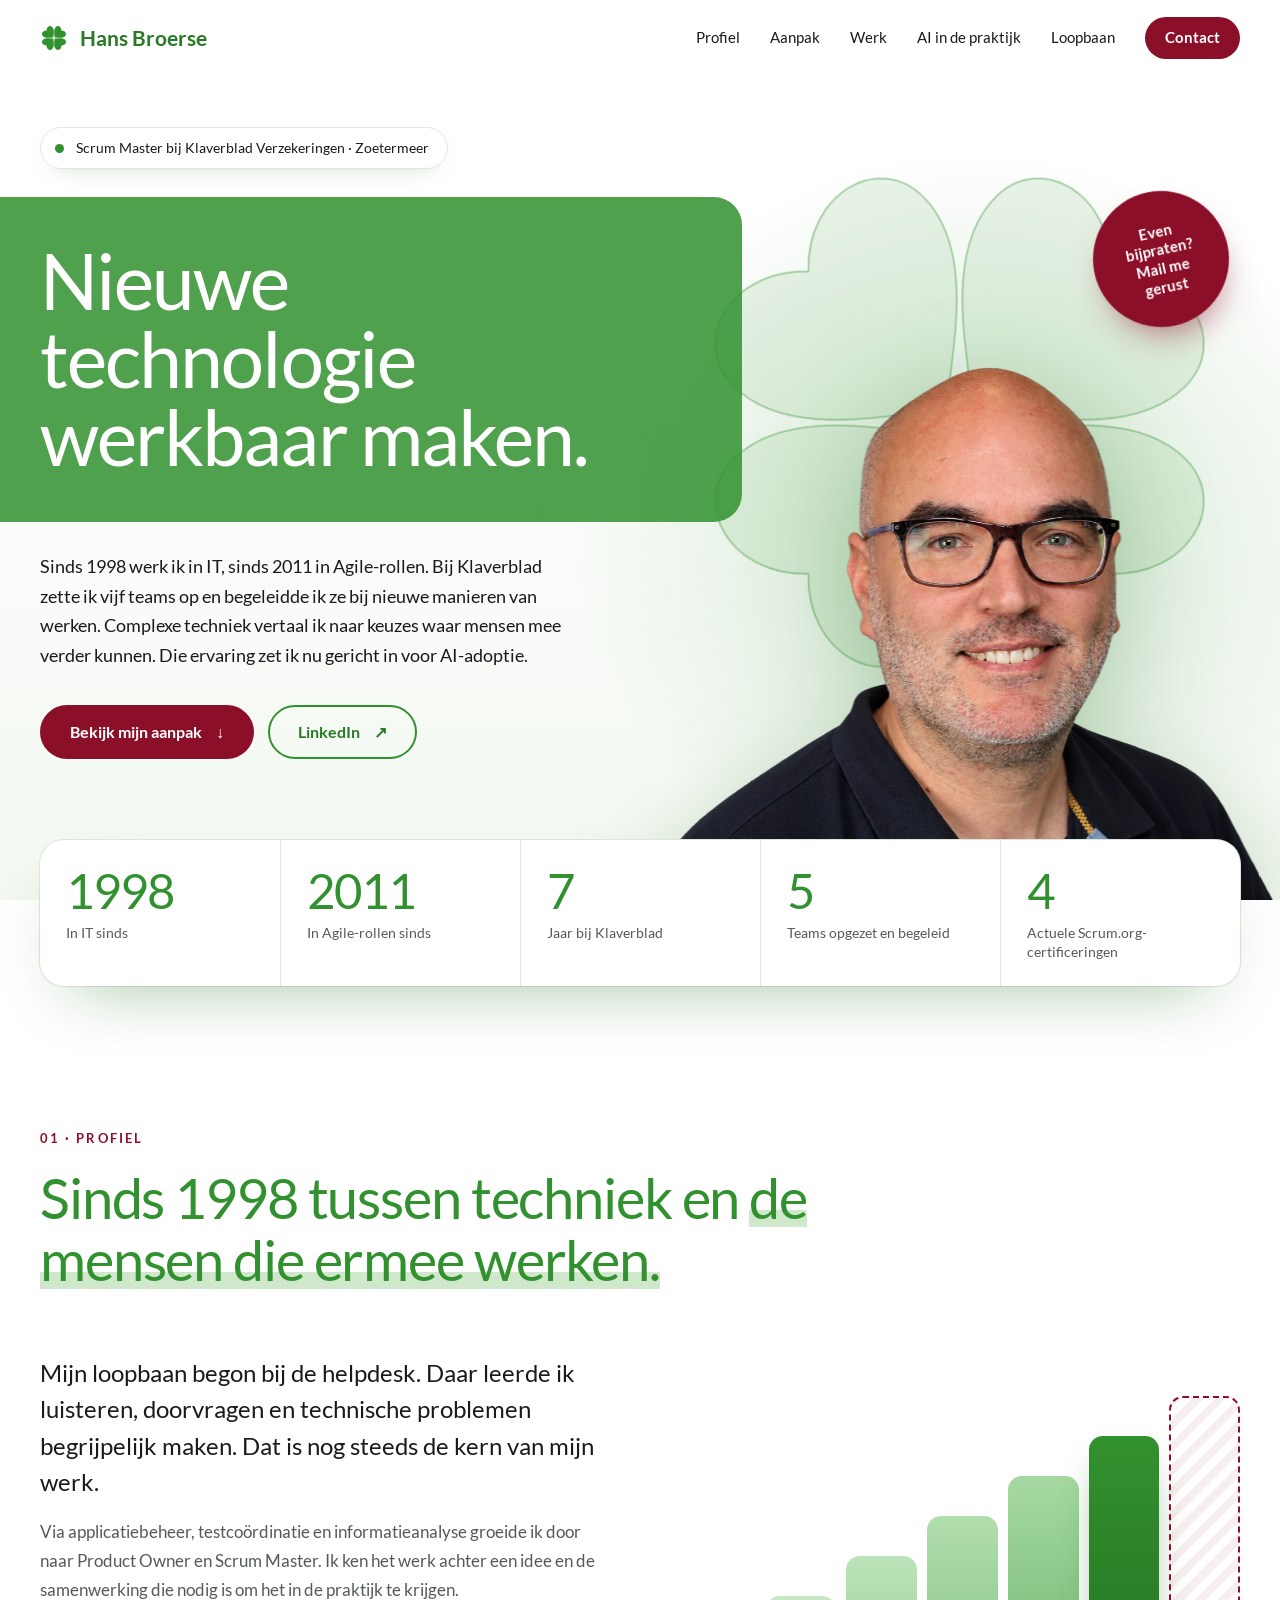
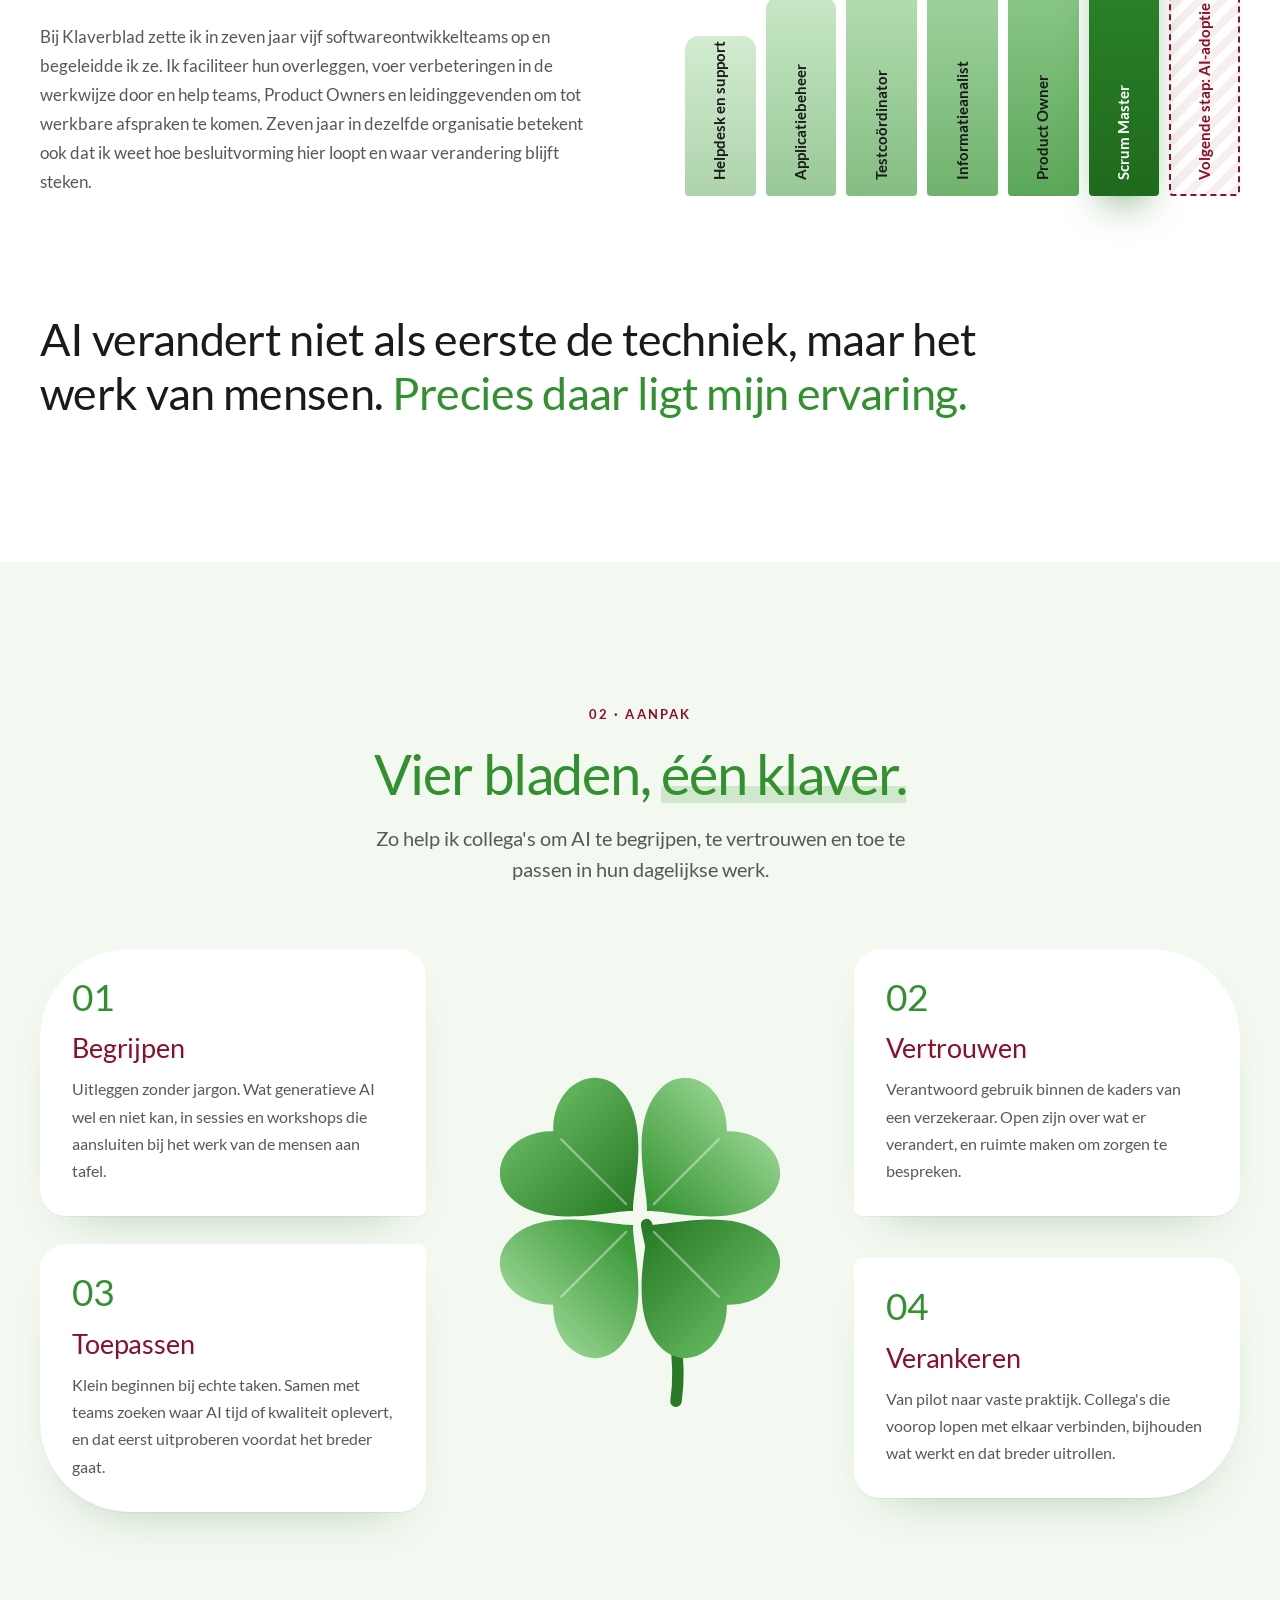
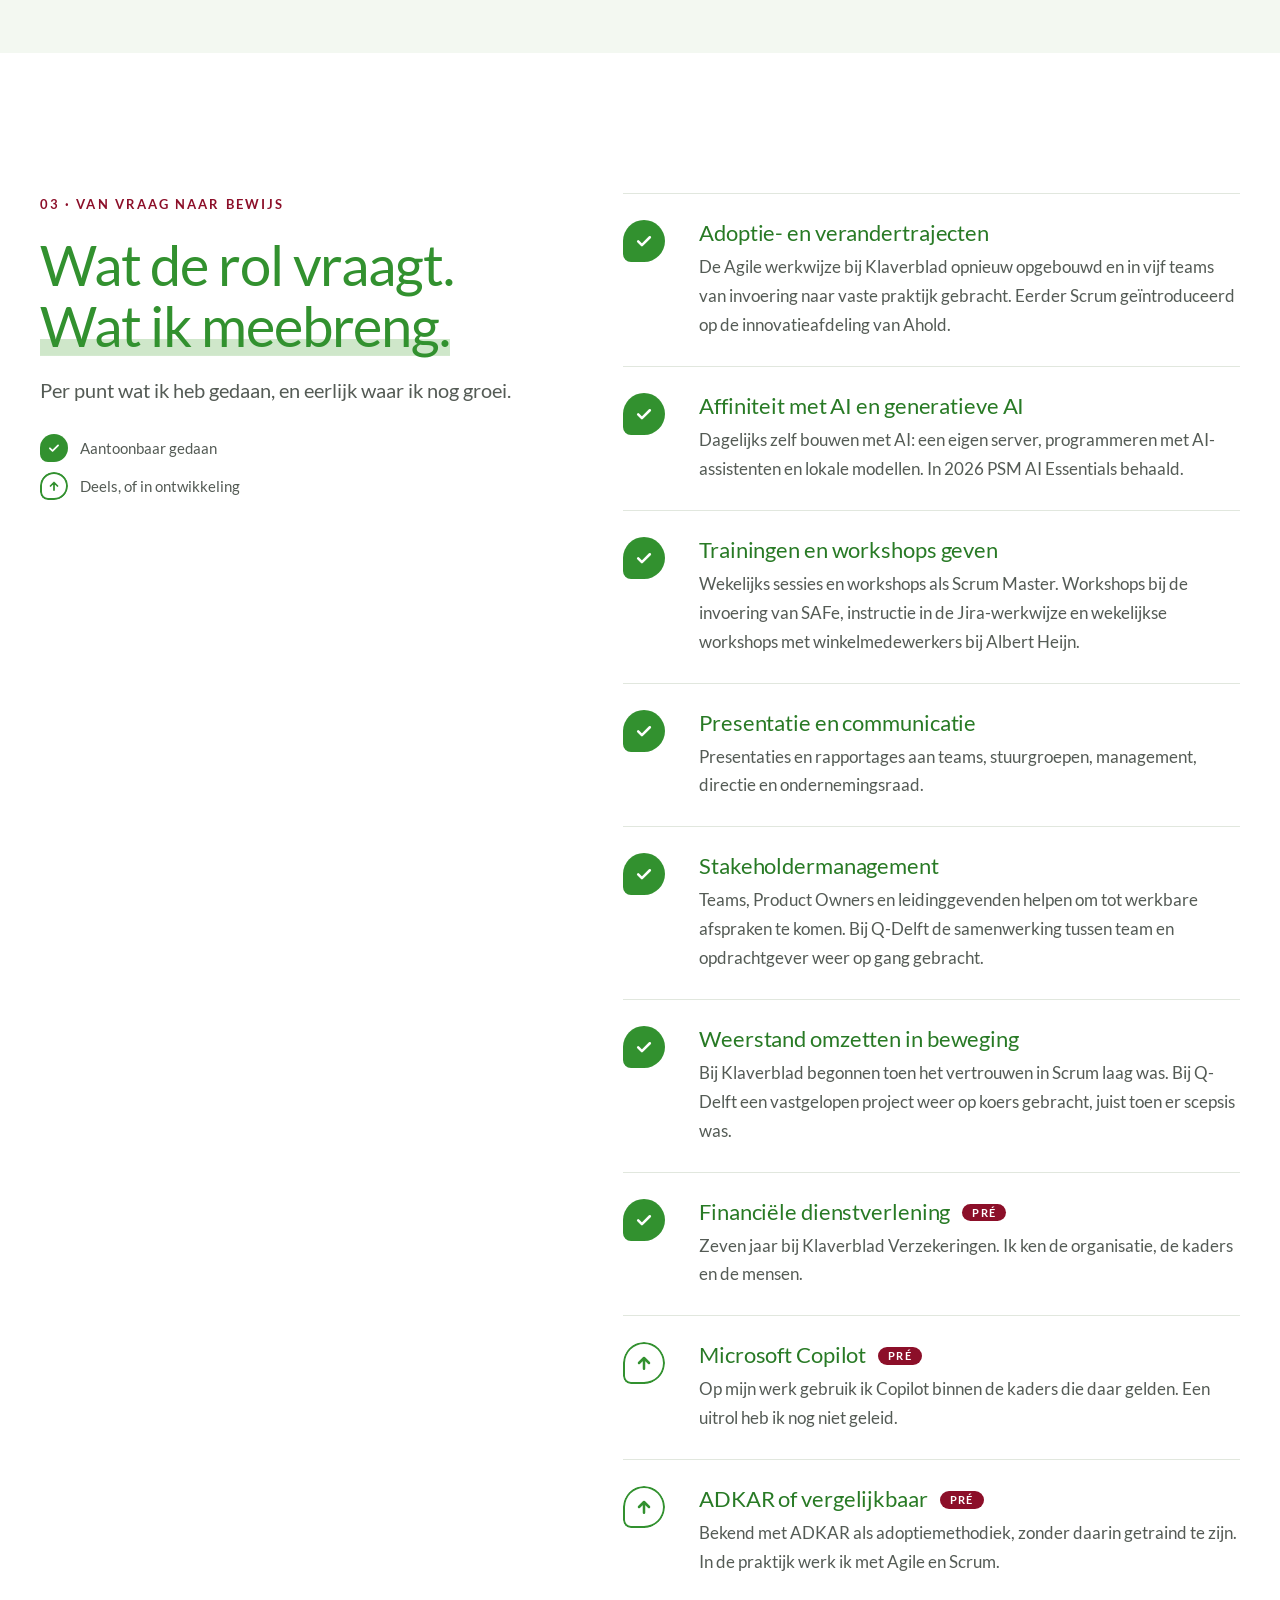
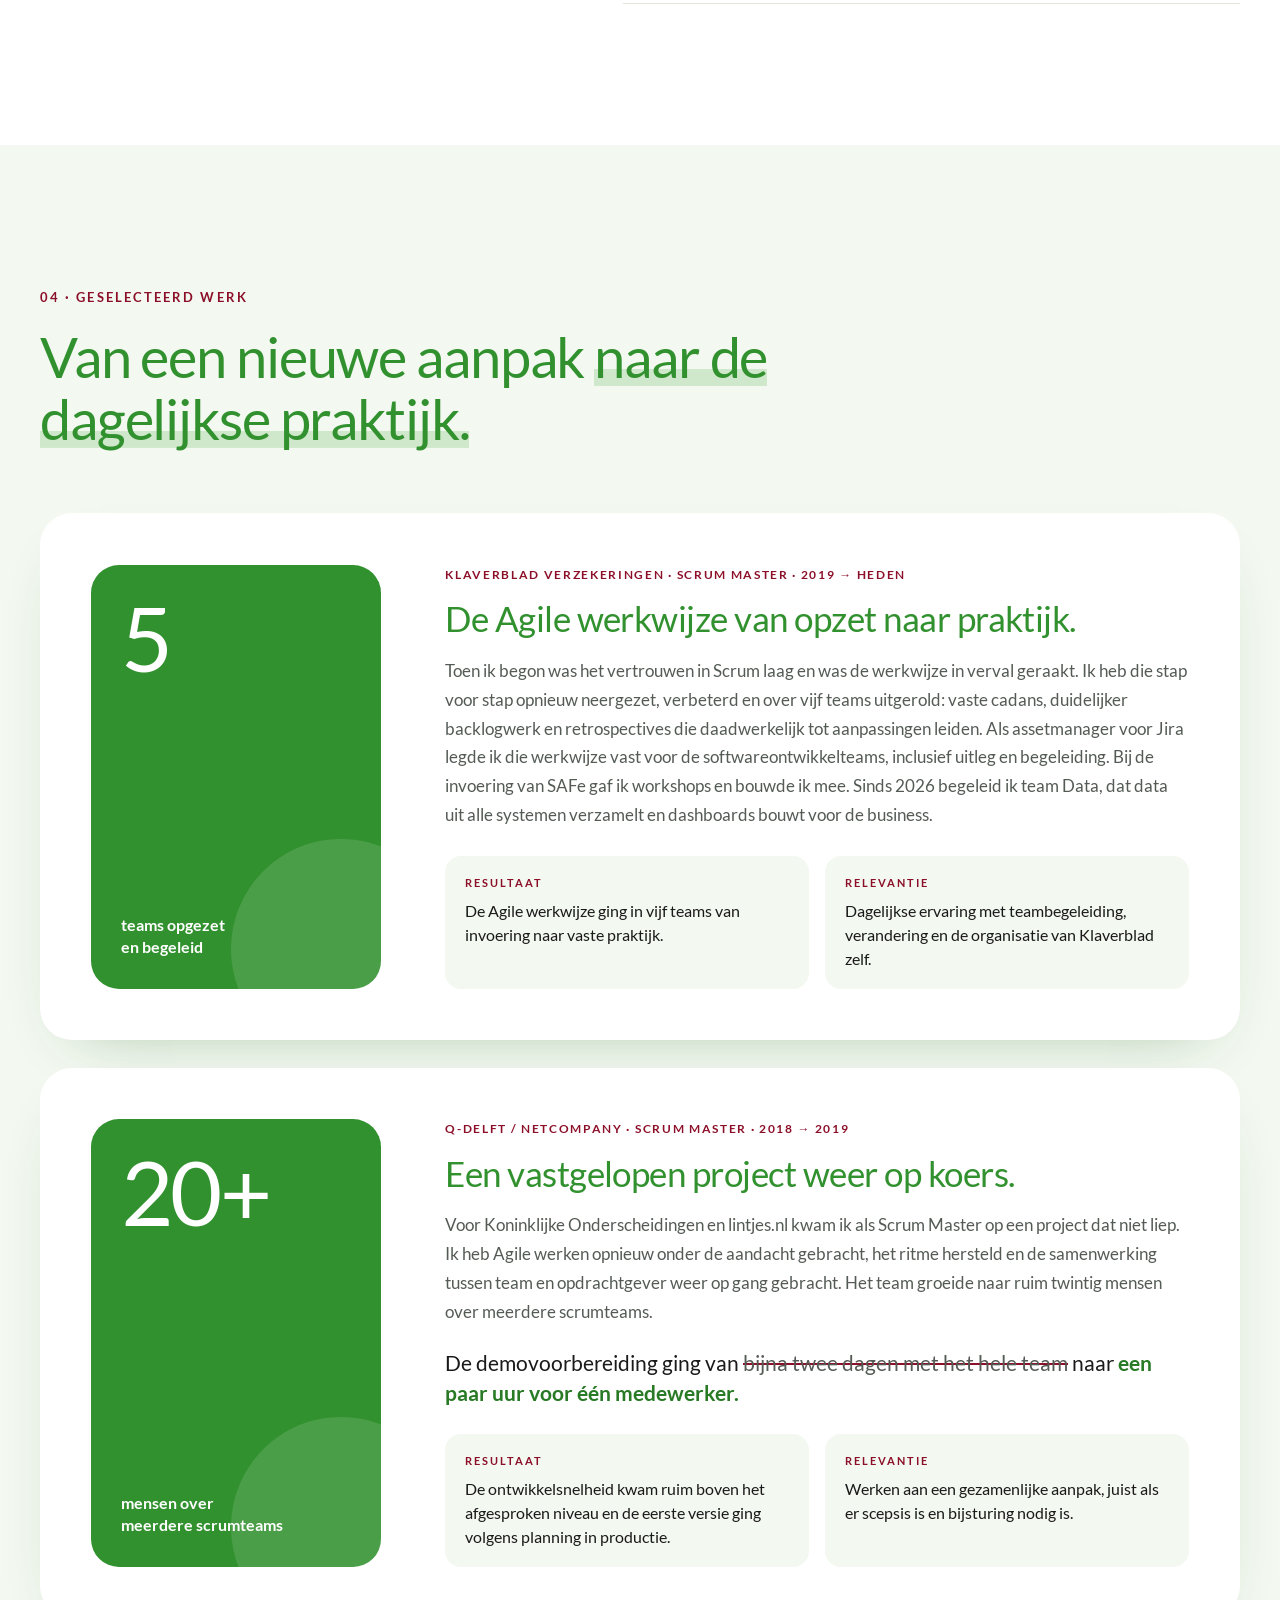
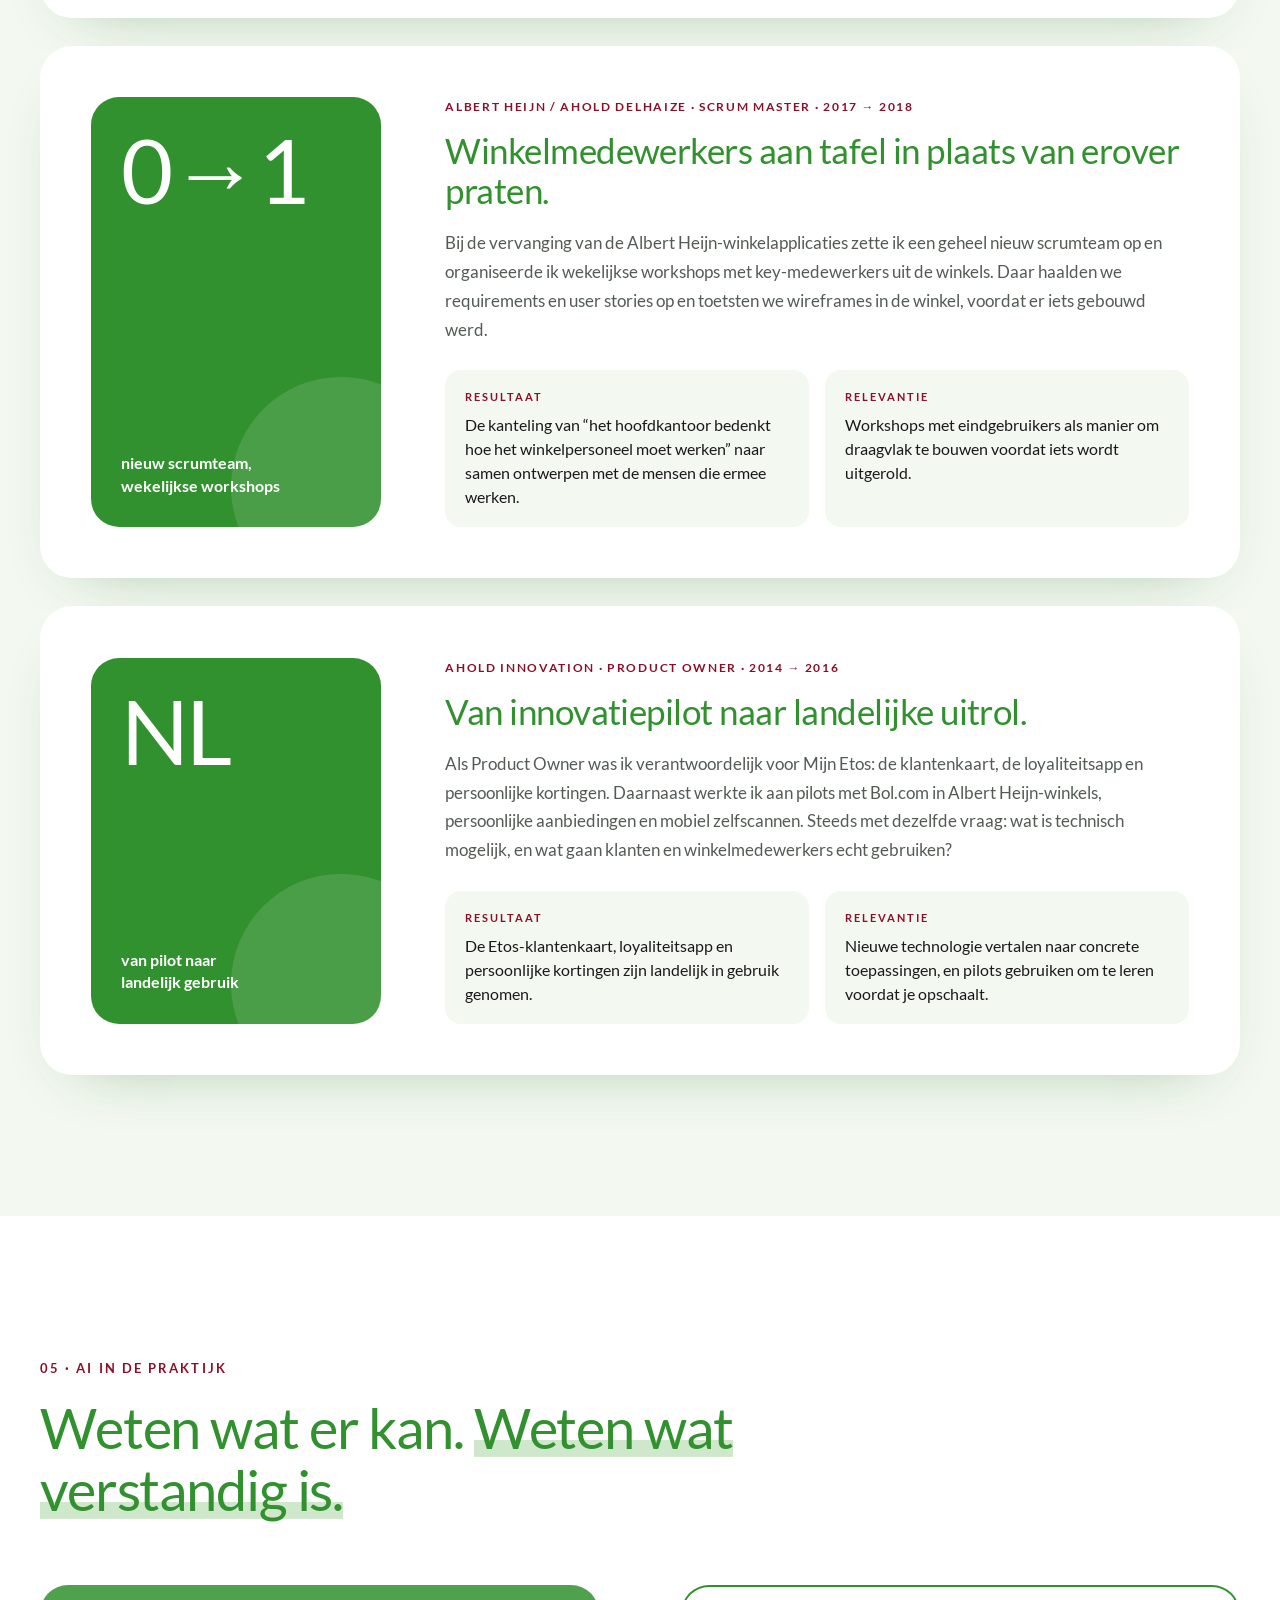
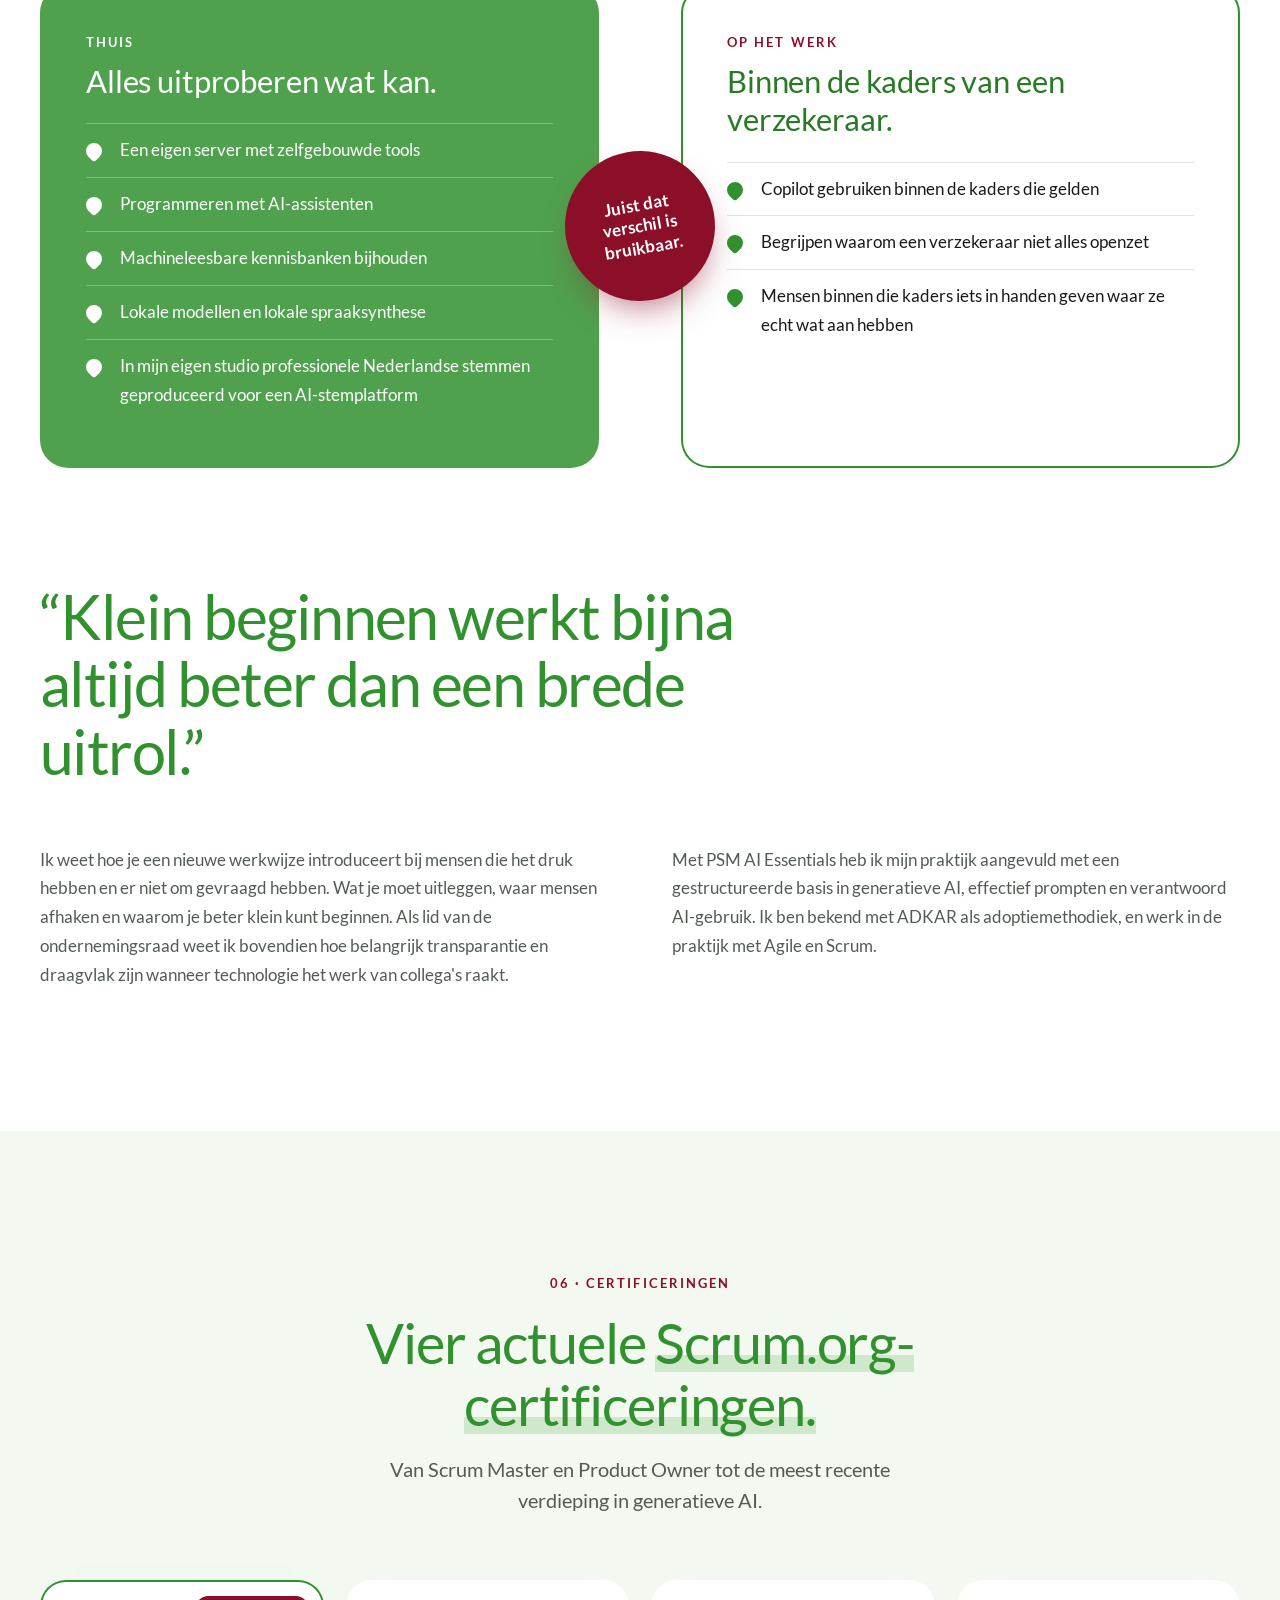
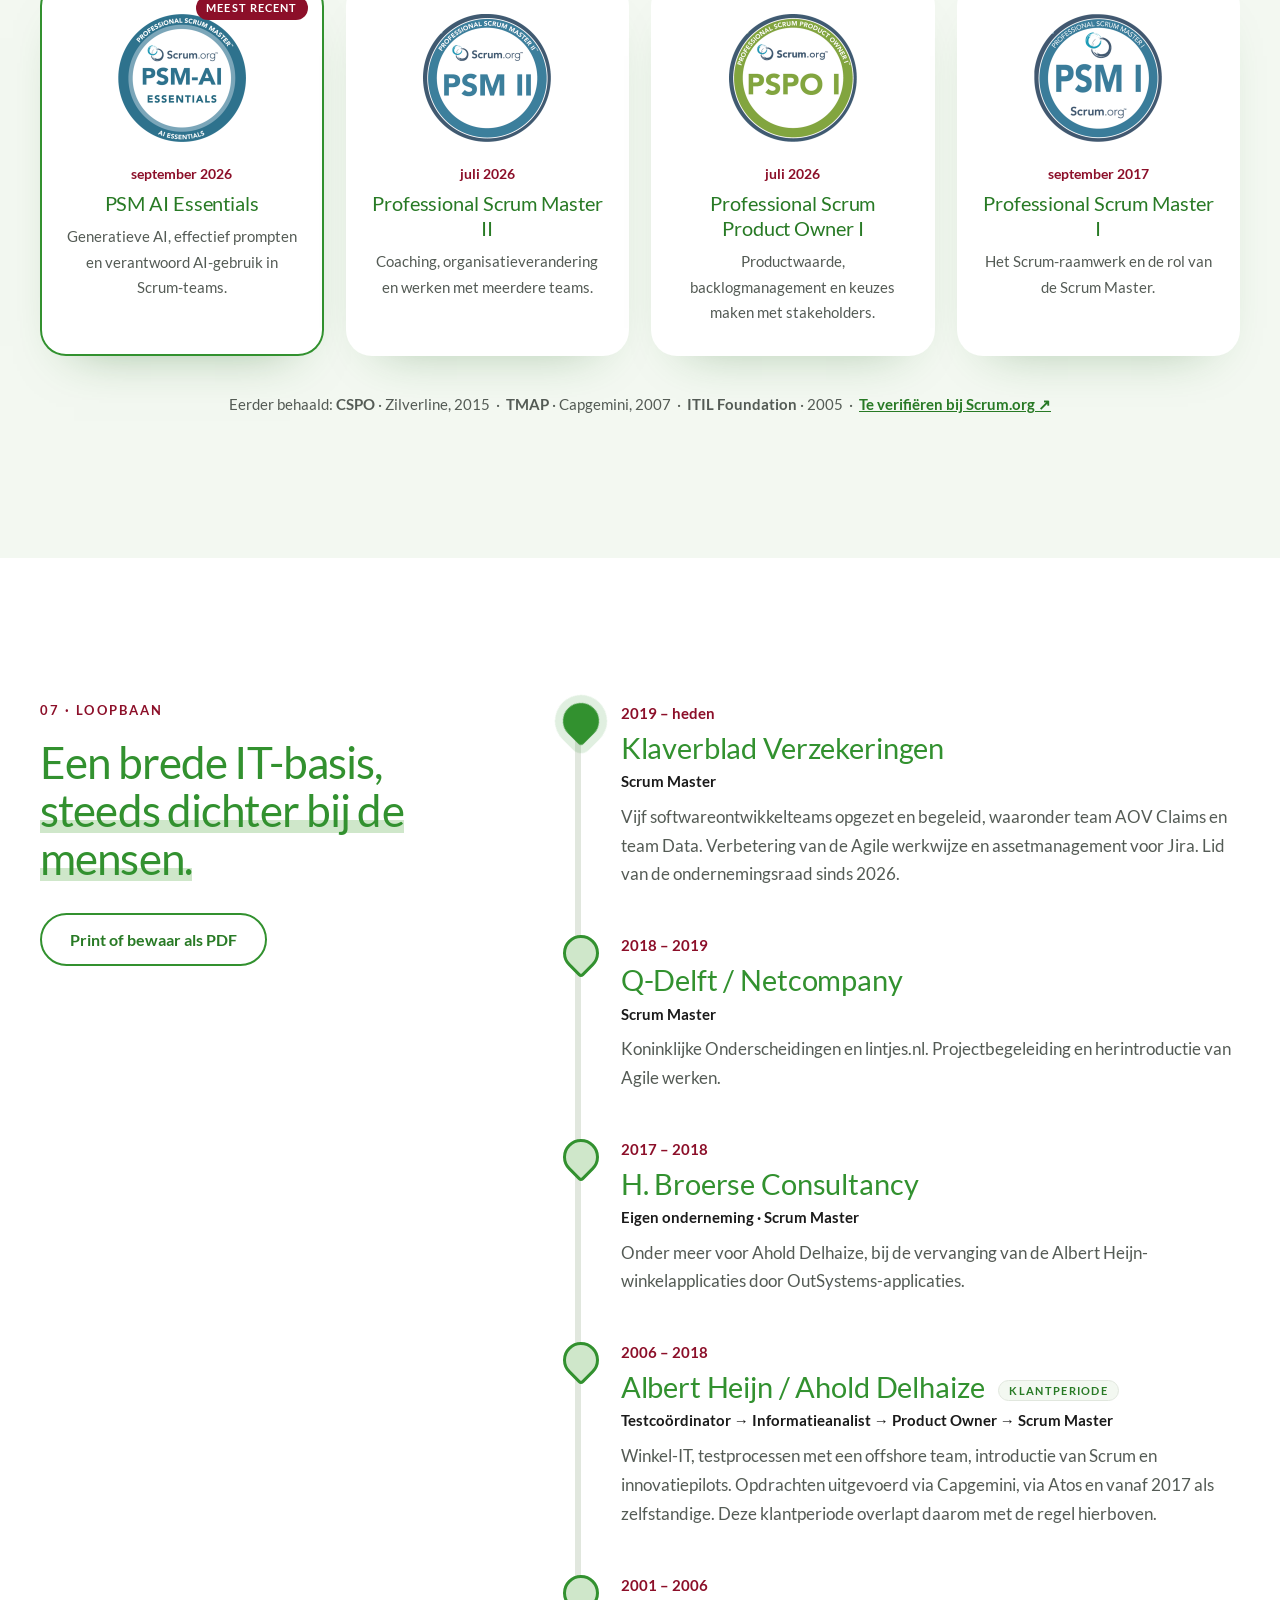
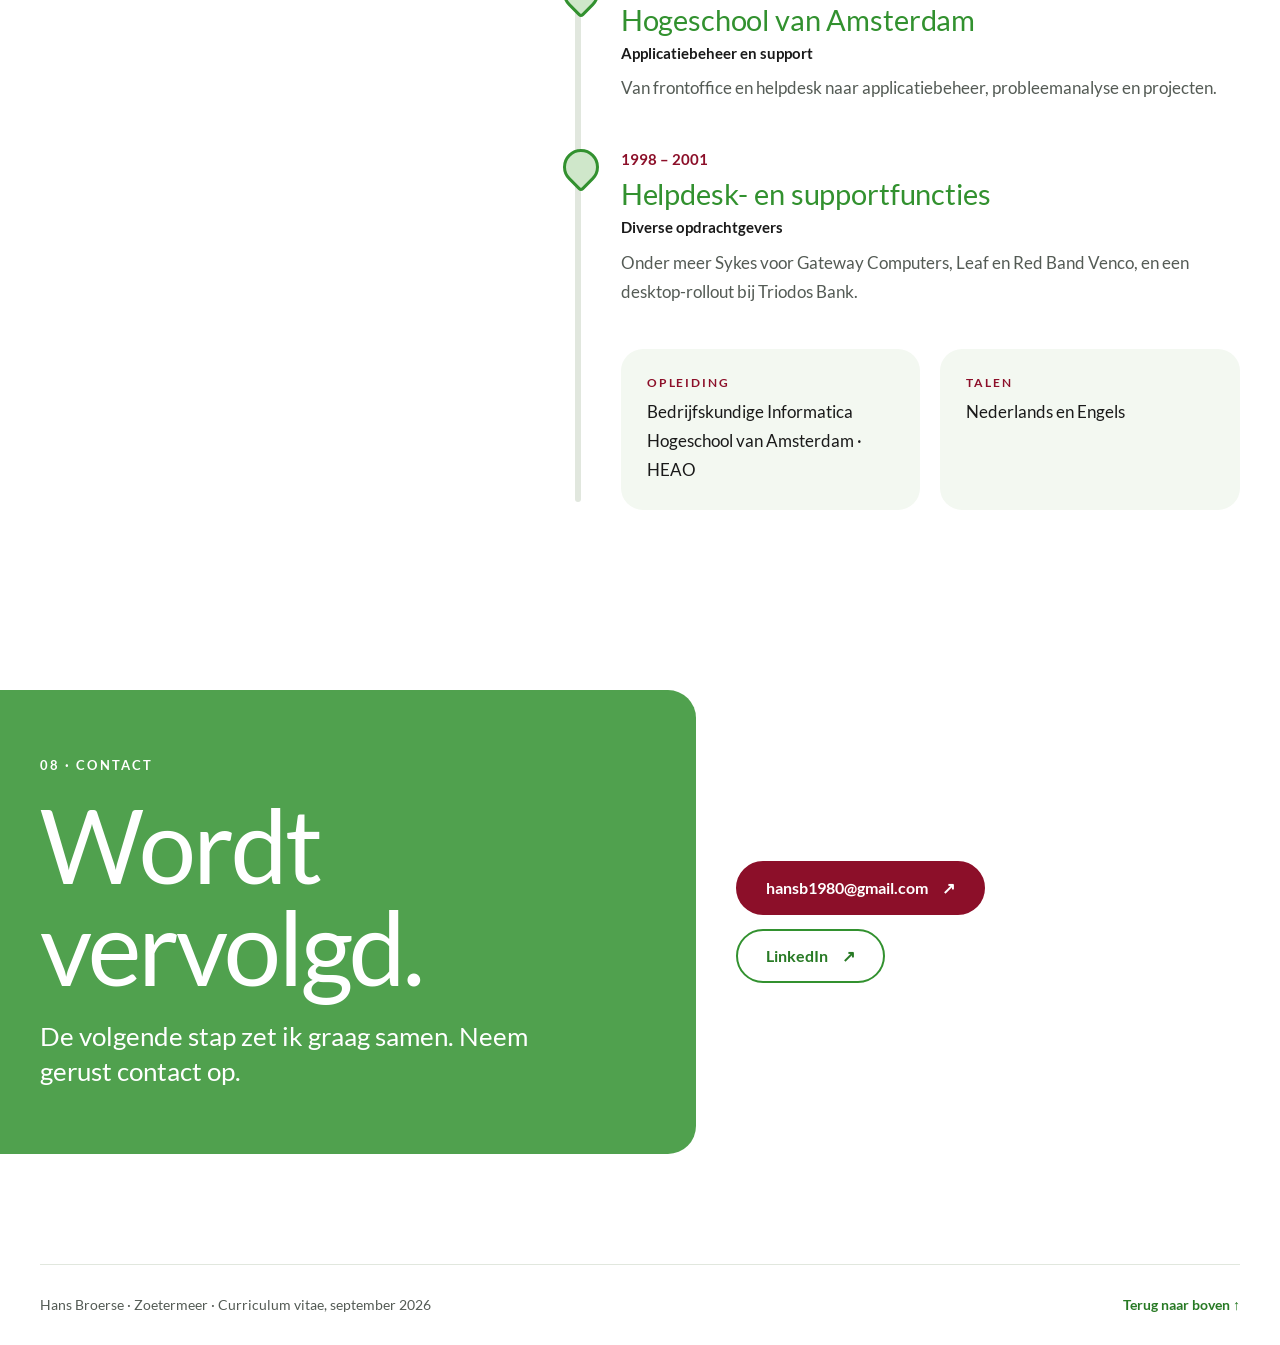
==== commit efbc639e: "Make variant E the live site: AI adoption in Klaverblad brand style Promote varianten/e-ai-adoptie t" ====
--- a/index.html
+++ b/index.html
@@ -7,7 +7,7 @@
   <meta name="description" content="Hans Broerse, Scrum Master bij Klaverblad Verzekeringen. Sinds 1998 in IT, sinds 2011 in Agile-rollen. Vijf teams opgezet en begeleid, facilitatie en verandering, met vier actuele Scrum.org-certificeringen.">
   <meta name="robots" content="index, follow">
   <meta name="author" content="Hans Broerse">
-  <meta name="theme-color" content="#f5f2e9">
+  <meta name="theme-color" content="#ffffff">
   <meta property="og:title" content="Hans Broerse | Scrum Master · teams, verandering en AI-adoptie">
   <meta property="og:description" content="Scrum Master bij Klaverblad Verzekeringen. Sinds 1998 in IT, sinds 2011 in Agile-rollen. Vijf teams opgezet en begeleid, facilitatie en verandering.">
   <meta property="og:type" content="profile">
@@ -26,8 +26,11 @@
   <link rel="me" href="https://www.linkedin.com/in/hans-broerse-25328b5/">
   <link rel="sitemap" type="application/xml" href="/sitemap.xml">
   <link rel="icon" href="assets/favicon.svg" type="image/svg+xml">
-  <link rel="preload" href="assets/bricolage-grotesque-700.ttf" as="font" type="font/ttf" crossorigin>
+  <link rel="preload" href="assets/lato-400.woff2" as="font" type="font/woff2" crossorigin>
+  <link rel="preload" href="assets/portret-t.webp" as="image">
   <link rel="stylesheet" href="styles.css">
+  <script>document.documentElement.classList.add('js')</script>
+  <script src="main.js" defer></script>
   <script type="application/ld+json">
   {
     "@context": "https://schema.org",
@@ -54,119 +57,223 @@
 </head>
 <body id="top">
   <a class="skip-link" href="#inhoud">Direct naar de inhoud</a>
-  <header class="site-header wrap">
-    <a class="wordmark" href="#top" aria-label="Hans Broerse, naar boven">hans broerse<span aria-hidden="true">.</span></a>
-    <nav aria-label="Hoofdnavigatie">
-      <a href="#profiel">Profiel</a>
-      <a href="#werk">Werk</a>
-      <a href="#certificaten">Certificeringen</a>
-      <a href="#ervaring">Loopbaan</a>
-      <a href="#contact" class="nav-contact">Contact <span aria-hidden="true">↗</span></a>
-    </nav>
+
+  <svg width="0" height="0" class="defs" aria-hidden="true" focusable="false">
+    <defs>
+      <path id="leaf" d="M0,-6 C-9,-16 -47,-36 -47,-65 C-47,-87 -19,-95 0,-75 C19,-95 47,-87 47,-65 C47,-36 9,-16 0,-6 Z"/>
+      <linearGradient id="leaf-a" x1="0" y1="1" x2="0" y2="0">
+        <stop offset="0" stop-color="#287a25"/><stop offset="1" stop-color="#5fb35a"/>
+      </linearGradient>
+      <linearGradient id="leaf-b" x1="0" y1="1" x2="0" y2="0">
+        <stop offset="0" stop-color="#32912f"/><stop offset="1" stop-color="#8fd08a"/>
+      </linearGradient>
+    </defs>
+  </svg>
+
+  <header class="topbar" data-topbar>
+    <div class="wrap topbar-inner">
+      <a class="wordmark" href="#top" aria-label="Hans Broerse, naar boven">
+        <svg viewBox="-100 -100 200 200" aria-hidden="true"><g><use href="#leaf" transform="rotate(-45)"/><use href="#leaf" transform="rotate(45)"/><use href="#leaf" transform="rotate(135)"/><use href="#leaf" transform="rotate(225)"/></g></svg>
+        Hans Broerse
+      </a>
+      <nav aria-label="Hoofdnavigatie">
+        <a href="#profiel">Profiel</a>
+        <a href="#aanpak">Aanpak</a>
+        <a href="#werk">Werk</a>
+        <a href="#ai">AI in de praktijk</a>
+        <a href="#loopbaan">Loopbaan</a>
+        <a href="#contact" class="nav-cta">Contact</a>
+      </nav>
+    </div>
   </header>
 
   <main id="inhoud">
-    <section class="hero wrap" aria-labelledby="hero-title">
-      <div class="hero-copy">
-        <p class="eyebrow"><span class="status-dot" aria-hidden="true"></span> Scrum Master bij Klaverblad Verzekeringen · Zoetermeer</p>
-        <h1 id="hero-title">Nieuwe technologie<br><span class="underlined">werkbaar maken.</span></h1>
-        <p class="hero-intro">Sinds 1998 werk ik in IT, sinds 2011 in Agile-rollen. Bij Klaverblad zette ik vijf teams op en begeleidde ik ze bij nieuwe manieren van werken. Complexe techniek vertaal ik naar keuzes waar mensen mee verder kunnen. Die ervaring zet ik nu gericht in voor AI-adoptie.</p>
-        <p class="print-contact">hansb1980@gmail.com · linkedin.com/in/hans-broerse-25328b5 · hansbroerse.nl · Zoetermeer</p>
-        <div class="hero-actions">
-          <a class="button" href="#profiel">Bekijk mijn profiel <span aria-hidden="true">↓</span></a>
-          <a class="text-link" href="https://www.linkedin.com/in/hans-broerse-25328b5/">LinkedIn <span aria-hidden="true">↗</span></a>
-        </div>
-      </div>
-      <figure class="portrait">
-        <img src="assets/portret.jpg" width="760" height="760" alt="Portretfoto van Hans Broerse" fetchpriority="high">
-      </figure>
-    </section>
-
-    <section class="facts-strip wrap" aria-labelledby="kort-title">
-      <h2 class="eyebrow" id="kort-title">Profiel in het kort</h2>
+    <section class="hero" aria-labelledby="hero-title">
+      <div class="hero-bg" aria-hidden="true"></div>
+      <div class="wrap hero-grid">
+        <div class="hero-copy">
+          <p class="eyebrow"><span class="dot" aria-hidden="true"></span>Scrum Master bij Klaverblad Verzekeringen · Zoetermeer</p>
+          <div class="kader hero-kader">
+            <h1 id="hero-title"><span class="ln"><span>Nieuwe</span></span> <span class="ln"><span>technologie</span></span> <span class="ln"><span>werkbaar maken.</span></span></h1>
+          </div>
+          <p class="hero-intro">Sinds 1998 werk ik in IT, sinds 2011 in Agile-rollen. Bij Klaverblad zette ik vijf teams op en begeleidde ik ze bij nieuwe manieren van werken. Complexe techniek vertaal ik naar keuzes waar mensen mee verder kunnen. Die ervaring zet ik nu gericht in voor AI-adoptie.</p>
+          <div class="hero-actions">
+            <a class="btn" href="#aanpak">Bekijk mijn aanpak <span aria-hidden="true">↓</span></a>
+            <a class="btn btn-line" href="https://www.linkedin.com/in/hans-broerse-25328b5/">LinkedIn <span aria-hidden="true">↗</span></a>
+          </div>
+        </div>
+        <div class="hero-visual">
+          <svg class="hero-clover" viewBox="-110 -110 220 220" aria-hidden="true">
+            <g class="spin">
+              <g transform="rotate(-45)"><use class="grow" href="#leaf" style="--i:0"/></g>
+              <g transform="rotate(45)"><use class="grow" href="#leaf" style="--i:1"/></g>
+              <g transform="rotate(135)"><use class="grow" href="#leaf" style="--i:2"/></g>
+              <g transform="rotate(225)"><use class="grow" href="#leaf" style="--i:3"/></g>
+            </g>
+          </svg>
+          <img class="hero-portrait" src="assets/portret-t.webp" width="1100" height="939" alt="Portretfoto van Hans Broerse" fetchpriority="high">
+          <a class="bol" href="#contact"><span>Even bijpraten? Mail me gerust</span></a>
+        </div>
+      </div>
+    </section>
+
+    <section class="facts wrap" aria-labelledby="facts-title">
+      <h2 class="sr-only" id="facts-title">Profiel in het kort</h2>
       <dl>
-        <div><dt>In IT sinds</dt><dd>1998</dd></div>
-        <div><dt>Agile-rollen sinds</dt><dd>2011</dd></div>
-        <div><dt>Bij Klaverblad</dt><dd>7 jaar · 5 teams</dd></div>
-        <div><dt>Scrum.org-certificeringen</dt><dd>4 actueel</dd></div>
-        <div><dt>Sectoren</dt><dd>Verzekeren, retail, publiek</dd></div>
+        <div><dt>In IT sinds</dt><dd><span data-count="1998" data-from="1960">1998</span></dd></div>
+        <div><dt>In Agile-rollen sinds</dt><dd><span data-count="2011" data-from="1980">2011</span></dd></div>
+        <div><dt>Jaar bij Klaverblad</dt><dd><span data-count="7">7</span></dd></div>
+        <div><dt>Teams opgezet en begeleid</dt><dd><span data-count="5">5</span></dd></div>
+        <div><dt>Actuele Scrum.org-certificeringen</dt><dd><span data-count="4">4</span></dd></div>
       </dl>
     </section>
 
-    <div class="career-strip wrap">
-      <h2 class="eyebrow">Werkgevers en opdrachtgevers</h2>
-      <ul>
-        <li>Klaverblad Verzekeringen</li>
-        <li>Ahold Delhaize</li>
-        <li>Q-Delft / Netcompany</li>
-        <li>Capgemini</li>
-        <li>Atos</li>
-      </ul>
-    </div>
-
-    <section class="profile-section wrap section" id="profiel" aria-labelledby="profile-title">
-      <div class="section-label"><span>01 / Profiel</span><p>Techniek begrijpen, mensen meenemen, verandering laten landen.</p></div>
-      <div class="section-body">
-        <h2 id="profile-title">Sinds 1998 tussen techniek<br><span class="muted-heading">en de mensen die ermee werken.</span></h2>
-        <div class="profile-columns">
-          <p class="large-copy">Mijn loopbaan begon bij de helpdesk. Daar leerde ik luisteren, doorvragen en technische problemen begrijpelijk maken. Dat is nog steeds de kern van mijn werk.</p>
-          <div>
+    <section class="section profile" id="profiel" aria-labelledby="profiel-title">
+      <div class="wrap">
+        <div class="section-head" data-reveal>
+          <p class="kicker">01 · Profiel</p>
+          <h2 id="profiel-title">Sinds 1998 tussen techniek en <span class="hl">de mensen die ermee werken.</span></h2>
+        </div>
+        <div class="profile-grid">
+          <div class="profile-text" data-reveal>
+            <p class="lead">Mijn loopbaan begon bij de helpdesk. Daar leerde ik luisteren, doorvragen en technische problemen begrijpelijk maken. Dat is nog steeds de kern van mijn werk.</p>
             <p>Via applicatiebeheer, testcoördinatie en informatieanalyse groeide ik door naar Product Owner en Scrum Master. Ik ken het werk achter een idee en de samenwerking die nodig is om het in de praktijk te krijgen.</p>
-            <p>Bij Klaverblad zette ik in zeven jaar vijf softwareontwikkelteams op en begeleidde ik ze; op dit moment team AOV Claims en team Data. Ik faciliteer hun overleggen, voer verbeteringen in de werkwijze door en help teams, Product Owners en leidinggevenden om tot werkbare afspraken te komen. Zeven jaar in dezelfde organisatie betekent ook dat ik weet hoe besluitvorming hier loopt en waar verandering blijft steken.</p>
-          </div>
-        </div>
-        <div class="strengths">
-          <article><span class="small-number">01</span><h3>Verandering begeleiden</h3><p>Teams coachen bij een nieuwe werkwijze, weerstand bespreekbaar maken en samen tot een aanpak komen die past.</p></article>
-          <article><span class="small-number">02</span><h3>Faciliteren en uitleggen</h3><p>Wekelijks sessies en workshops begeleiden. Nieuwe werkwijzen introduceren zonder jargon, zodat mensen ze zelf kunnen toepassen.</p></article>
-          <article><span class="small-number">03</span><h3>Complexiteit vertalen</h3><p>Van requirements en analyses naar heldere keuzes voor teams, Product Owners en management.</p></article>
-          <article><span class="small-number">04</span><h3>Ideeën concreet maken</h3><p>Ervaring met innovatiepilots en product ownership: van een kansrijk idee naar iets dat mensen daadwerkelijk gebruiken.</p></article>
-        </div>
-      </div>
-    </section>
-
-    <section class="work-section wrap section" id="werk" aria-labelledby="work-title">
-      <div class="section-label"><span>02 / Geselecteerd werk</span><p>Van een nieuwe aanpak naar de dagelijkse praktijk.</p></div>
-      <div class="section-body">
-        <h2 id="work-title">Geselecteerd werk.</h2>
-        <article class="work-item">
-          <div class="work-meta"><span>Klaverblad Verzekeringen</span><span>Scrum Master · 2019 → heden</span></div>
-          <div class="work-content">
-            <h3>De Agile werkwijze<br>van opzet naar praktijk.</h3>
-            <p>Toen ik begon was het vertrouwen in Scrum laag en was de werkwijze in verval geraakt. Ik heb die stap voor stap opnieuw neergezet, verbeterd en over vijf teams uitgerold: vaste cadans, duidelijker backlogwerk en retrospectives die daadwerkelijk tot aanpassingen leiden. Als assetmanager voor Jira legde ik die werkwijze vast voor de softwareontwikkelteams, inclusief uitleg en begeleiding. Bij de invoering van SAFe gaf ik workshops en bouwde ik mee. Sinds 2026 begeleid ik team Data, dat data uit alle systemen verzamelt en dashboards bouwt voor de business, en ben ik lid van de ondernemingsraad.</p>
-            <dl class="work-outcome">
+            <p>Bij Klaverblad zette ik in zeven jaar vijf softwareontwikkelteams op en begeleidde ik ze. Ik faciliteer hun overleggen, voer verbeteringen in de werkwijze door en help teams, Product Owners en leidinggevenden om tot werkbare afspraken te komen. Zeven jaar in dezelfde organisatie betekent ook dat ik weet hoe besluitvorming hier loopt en waar verandering blijft steken.</p>
+          </div>
+          <ol class="stairs" aria-label="Zes rollen in IT sinds 1998, en AI-adoptie als volgende stap" data-reveal>
+            <li style="--s:1"><span class="bar"></span><span class="role">Helpdesk en support</span></li>
+            <li style="--s:2"><span class="bar"></span><span class="role">Applicatiebeheer</span></li>
+            <li style="--s:3"><span class="bar"></span><span class="role">Testcoördinator</span></li>
+            <li style="--s:4"><span class="bar"></span><span class="role">Informatieanalist</span></li>
+            <li style="--s:5"><span class="bar"></span><span class="role">Product Owner</span></li>
+            <li style="--s:6" class="now"><span class="bar"></span><span class="role">Scrum Master</span></li>
+            <li style="--s:7" class="next"><span class="bar"></span><span class="role">Volgende stap: AI-adoptie</span></li>
+          </ol>
+        </div>
+        <p class="statement" data-words>AI verandert niet als eerste de techniek, maar het werk van mensen. Precies daar ligt mijn ervaring.</p>
+      </div>
+    </section>
+
+    <section class="section pillars" id="aanpak" aria-labelledby="aanpak-title">
+      <div class="wrap">
+        <div class="section-head centered" data-reveal>
+          <p class="kicker">02 · Aanpak</p>
+          <h2 id="aanpak-title">Vier bladen, <span class="hl">één klaver.</span></h2>
+          <p class="section-sub">Zo help ik collega's om AI te begrijpen, te vertrouwen en toe te passen in hun dagelijkse werk.</p>
+        </div>
+        <div class="clover-grid">
+          <article class="pillar p1" data-reveal>
+            <span class="pnum">01</span>
+            <h3>Begrijpen</h3>
+            <p>Uitleggen zonder jargon. Wat generatieve AI wel en niet kan, in sessies en workshops die aansluiten bij het werk van de mensen aan tafel.</p>
+          </article>
+          <article class="pillar p2" data-reveal>
+            <span class="pnum">02</span>
+            <h3>Vertrouwen</h3>
+            <p>Verantwoord gebruik binnen de kaders van een verzekeraar. Open zijn over wat er verandert, en ruimte maken om zorgen te bespreken.</p>
+          </article>
+          <div class="clover-center" aria-hidden="true">
+            <svg viewBox="-110 -110 220 230">
+              <path class="stem" d="M4,4 C10,40 28,70 22,112" />
+              <g transform="rotate(-45)"><use class="leaf leaf-1" href="#leaf"/><path class="vein" d="M0,-12 L0,-68"/></g>
+              <g transform="rotate(45)"><use class="leaf leaf-2" href="#leaf"/><path class="vein" d="M0,-12 L0,-68"/></g>
+              <g transform="rotate(225)"><use class="leaf leaf-3" href="#leaf"/><path class="vein" d="M0,-12 L0,-68"/></g>
+              <g transform="rotate(135)"><use class="leaf leaf-4" href="#leaf"/><path class="vein" d="M0,-12 L0,-68"/></g>
+            </svg>
+          </div>
+          <article class="pillar p3" data-reveal>
+            <span class="pnum">03</span>
+            <h3>Toepassen</h3>
+            <p>Klein beginnen bij echte taken. Samen met teams zoeken waar AI tijd of kwaliteit oplevert, en dat eerst uitproberen voordat het breder gaat.</p>
+          </article>
+          <article class="pillar p4" data-reveal>
+            <span class="pnum">04</span>
+            <h3>Verankeren</h3>
+            <p>Van pilot naar vaste praktijk. Collega's die voorop lopen met elkaar verbinden, bijhouden wat werkt en dat breder uitrollen.</p>
+          </article>
+        </div>
+      </div>
+    </section>
+
+    <section class="section proof" id="bewijs" aria-labelledby="bewijs-title">
+      <div class="wrap proof-grid">
+        <div class="section-head sticky" data-reveal>
+          <p class="kicker">03 · Van vraag naar bewijs</p>
+          <h2 id="bewijs-title">Wat de rol vraagt. <span class="hl">Wat ik meebreng.</span></h2>
+          <p class="section-sub">Per punt wat ik heb gedaan, en eerlijk waar ik nog groei.</p>
+          <ul class="legend">
+            <li><span class="ico ico-done" aria-hidden="true"></span>Aantoonbaar gedaan</li>
+            <li><span class="ico ico-grow" aria-hidden="true"></span>Deels, of in ontwikkeling</li>
+          </ul>
+        </div>
+        <ol class="proof-list">
+          <li data-reveal><h3>Adoptie- en verandertrajecten</h3><p>De Agile werkwijze bij Klaverblad opnieuw opgebouwd en in vijf teams van invoering naar vaste praktijk gebracht. Eerder Scrum geïntroduceerd op de innovatieafdeling van Ahold.</p></li>
+          <li data-reveal><h3>Affiniteit met AI en generatieve AI</h3><p>Dagelijks zelf bouwen met AI: een eigen server, programmeren met AI-assistenten en lokale modellen. In 2026 PSM AI Essentials behaald.</p></li>
+          <li data-reveal><h3>Trainingen en workshops geven</h3><p>Wekelijks sessies en workshops als Scrum Master. Workshops bij de invoering van SAFe, instructie in de Jira-werkwijze en wekelijkse workshops met winkelmedewerkers bij Albert Heijn.</p></li>
+          <li data-reveal><h3>Presentatie en communicatie</h3><p>Presentaties en rapportages aan teams, stuurgroepen, management, directie en ondernemingsraad.</p></li>
+          <li data-reveal><h3>Stakeholdermanagement</h3><p>Teams, Product Owners en leidinggevenden helpen om tot werkbare afspraken te komen. Bij Q-Delft de samenwerking tussen team en opdrachtgever weer op gang gebracht.</p></li>
+          <li data-reveal><h3>Weerstand omzetten in beweging</h3><p>Bij Klaverblad begonnen toen het vertrouwen in Scrum laag was. Bij Q-Delft een vastgelopen project weer op koers gebracht, juist toen er scepsis was.</p></li>
+          <li data-reveal><h3>Financiële dienstverlening <span class="pre">Pré</span></h3><p>Zeven jaar bij Klaverblad Verzekeringen. Ik ken de organisatie, de kaders en de mensen.</p></li>
+          <li data-reveal class="grow"><h3>Microsoft Copilot <span class="pre">Pré</span></h3><p>Op mijn werk gebruik ik Copilot binnen de kaders die daar gelden. Een uitrol heb ik nog niet geleid.</p></li>
+          <li data-reveal class="grow"><h3>ADKAR of vergelijkbaar <span class="pre">Pré</span></h3><p>Bekend met ADKAR als adoptiemethodiek, zonder daarin getraind te zijn. In de praktijk werk ik met Agile en Scrum.</p></li>
+        </ol>
+      </div>
+    </section>
+
+    <section class="section work" id="werk" aria-labelledby="werk-title">
+      <div class="wrap">
+        <div class="section-head" data-reveal>
+          <p class="kicker">04 · Geselecteerd werk</p>
+          <h2 id="werk-title">Van een nieuwe aanpak <span class="hl">naar de dagelijkse praktijk.</span></h2>
+        </div>
+
+        <article class="case" data-reveal>
+          <div class="case-stat"><span class="big">5</span><span class="unit">teams opgezet<br>en begeleid</span></div>
+          <div class="case-body">
+            <p class="case-meta">Klaverblad Verzekeringen · Scrum Master · 2019 → heden</p>
+            <h3>De Agile werkwijze van opzet naar praktijk.</h3>
+            <p>Toen ik begon was het vertrouwen in Scrum laag en was de werkwijze in verval geraakt. Ik heb die stap voor stap opnieuw neergezet, verbeterd en over vijf teams uitgerold: vaste cadans, duidelijker backlogwerk en retrospectives die daadwerkelijk tot aanpassingen leiden. Als assetmanager voor Jira legde ik die werkwijze vast voor de softwareontwikkelteams, inclusief uitleg en begeleiding. Bij de invoering van SAFe gaf ik workshops en bouwde ik mee. Sinds 2026 begeleid ik team Data, dat data uit alle systemen verzamelt en dashboards bouwt voor de business.</p>
+            <dl class="case-outcome">
               <div><dt>Resultaat</dt><dd>De Agile werkwijze ging in vijf teams van invoering naar vaste praktijk.</dd></div>
               <div><dt>Relevantie</dt><dd>Dagelijkse ervaring met teambegeleiding, verandering en de organisatie van Klaverblad zelf.</dd></div>
             </dl>
           </div>
         </article>
-        <article class="work-item">
-          <div class="work-meta"><span>Q-Delft / Netcompany</span><span>Scrum Master · 2018 → 2019</span></div>
-          <div class="work-content">
-            <h3>Een vastgelopen project<br>weer op koers.</h3>
-            <p>Voor Koninklijke Onderscheidingen en lintjes.nl kwam ik als Scrum Master op een project dat niet liep. Ik heb Agile werken opnieuw onder de aandacht gebracht, het ritme hersteld en de samenwerking tussen team en opdrachtgever weer op gang gebracht. De demovoorbereiding bracht ik terug van bijna twee dagen met het hele team naar een paar uur voor één medewerker, en het team groeide naar ruim twintig mensen over meerdere scrumteams.</p>
-            <dl class="work-outcome">
+
+        <article class="case" data-reveal>
+          <div class="case-stat"><span class="big">20+</span><span class="unit">mensen over<br>meerdere scrumteams</span></div>
+          <div class="case-body">
+            <p class="case-meta">Q-Delft / Netcompany · Scrum Master · 2018 → 2019</p>
+            <h3>Een vastgelopen project weer op koers.</h3>
+            <p>Voor Koninklijke Onderscheidingen en lintjes.nl kwam ik als Scrum Master op een project dat niet liep. Ik heb Agile werken opnieuw onder de aandacht gebracht, het ritme hersteld en de samenwerking tussen team en opdrachtgever weer op gang gebracht. Het team groeide naar ruim twintig mensen over meerdere scrumteams.</p>
+            <p class="strike-line">De demovoorbereiding ging van <s>bijna twee dagen met het hele team</s> naar <strong>een paar uur voor één medewerker.</strong></p>
+            <dl class="case-outcome">
               <div><dt>Resultaat</dt><dd>De ontwikkelsnelheid kwam ruim boven het afgesproken niveau en de eerste versie ging volgens planning in productie.</dd></div>
               <div><dt>Relevantie</dt><dd>Werken aan een gezamenlijke aanpak, juist als er scepsis is en bijsturing nodig is.</dd></div>
             </dl>
           </div>
         </article>
-        <article class="work-item">
-          <div class="work-meta"><span>Albert Heijn / Ahold Delhaize</span><span>Scrum Master · 2017 → 2018</span></div>
-          <div class="work-content">
-            <h3>Winkelmedewerkers aan tafel<br>in plaats van erover praten.</h3>
+
+        <article class="case" data-reveal>
+          <div class="case-stat"><span class="big">0→1</span><span class="unit">nieuw scrumteam,<br>wekelijkse workshops</span></div>
+          <div class="case-body">
+            <p class="case-meta">Albert Heijn / Ahold Delhaize · Scrum Master · 2017 → 2018</p>
+            <h3>Winkelmedewerkers aan tafel in plaats van erover praten.</h3>
             <p>Bij de vervanging van de Albert Heijn-winkelapplicaties zette ik een geheel nieuw scrumteam op en organiseerde ik wekelijkse workshops met key-medewerkers uit de winkels. Daar haalden we requirements en user stories op en toetsten we wireframes in de winkel, voordat er iets gebouwd werd.</p>
-            <dl class="work-outcome">
+            <dl class="case-outcome">
               <div><dt>Resultaat</dt><dd>De kanteling van &ldquo;het hoofdkantoor bedenkt hoe het winkelpersoneel moet werken&rdquo; naar samen ontwerpen met de mensen die ermee werken.</dd></div>
               <div><dt>Relevantie</dt><dd>Workshops met eindgebruikers als manier om draagvlak te bouwen voordat iets wordt uitgerold.</dd></div>
             </dl>
           </div>
         </article>
-        <article class="work-item">
-          <div class="work-meta"><span>Ahold Innovation</span><span>Product Owner · 2014 → 2016</span></div>
-          <div class="work-content">
-            <h3>Van innovatiepilot<br>naar landelijke uitrol.</h3>
+
+        <article class="case" data-reveal>
+          <div class="case-stat"><span class="big">NL</span><span class="unit">van pilot naar<br>landelijk gebruik</span></div>
+          <div class="case-body">
+            <p class="case-meta">Ahold Innovation · Product Owner · 2014 → 2016</p>
+            <h3>Van innovatiepilot naar landelijke uitrol.</h3>
             <p>Als Product Owner was ik verantwoordelijk voor Mijn Etos: de klantenkaart, de loyaliteitsapp en persoonlijke kortingen. Daarnaast werkte ik aan pilots met Bol.com in Albert Heijn-winkels, persoonlijke aanbiedingen en mobiel zelfscannen. Steeds met dezelfde vraag: wat is technisch mogelijk, en wat gaan klanten en winkelmedewerkers echt gebruiken?</p>
-            <dl class="work-outcome">
+            <dl class="case-outcome">
               <div><dt>Resultaat</dt><dd>De Etos-klantenkaart, loyaliteitsapp en persoonlijke kortingen zijn landelijk in gebruik genomen.</dd></div>
               <div><dt>Relevantie</dt><dd>Nieuwe technologie vertalen naar concrete toepassingen, en pilots gebruiken om te leren voordat je opschaalt.</dd></div>
             </dl>
@@ -175,106 +282,124 @@
       </div>
     </section>
 
-    <section class="cert-section" id="certificaten" aria-labelledby="cert-title">
+    <section class="section ai" id="ai" aria-labelledby="ai-title">
       <div class="wrap">
-        <div class="section-heading">
-          <div><p class="eyebrow">03 / Certificeringen</p><h2 id="cert-title">Vier actuele<br>Scrum.org-certificeringen.</h2></div>
-          <p>Van Scrum Master en Product Owner tot de meest recente verdieping in generatieve AI.</p>
+        <div class="section-head" data-reveal>
+          <p class="kicker">05 · AI in de praktijk</p>
+          <h2 id="ai-title">Weten wat er kan. <span class="hl">Weten wat verstandig is.</span></h2>
+        </div>
+        <div class="split">
+          <article class="side side-home" data-reveal>
+            <p class="side-label">Thuis</p>
+            <h3>Alles uitproberen wat kan.</h3>
+            <ul>
+              <li>Een eigen server met zelfgebouwde tools</li>
+              <li>Programmeren met AI-assistenten</li>
+              <li>Machineleesbare kennisbanken bijhouden</li>
+              <li>Lokale modellen en lokale spraaksynthese</li>
+              <li>In mijn eigen studio professionele Nederlandse stemmen geproduceerd voor een AI-stemplatform</li>
+            </ul>
+          </article>
+          <p class="bridge" data-reveal><span>Juist dat verschil is bruikbaar.</span></p>
+          <article class="side side-work" data-reveal>
+            <p class="side-label">Op het werk</p>
+            <h3>Binnen de kaders van een verzekeraar.</h3>
+            <ul>
+              <li>Copilot gebruiken binnen de kaders die gelden</li>
+              <li>Begrijpen waarom een verzekeraar niet alles openzet</li>
+              <li>Mensen binnen die kaders iets in handen geven waar ze echt wat aan hebben</li>
+            </ul>
+          </article>
+        </div>
+        <blockquote class="quote" data-reveal>
+          <p>“Klein beginnen werkt bijna altijd beter dan een brede uitrol.”</p>
+        </blockquote>
+        <div class="ai-columns" data-reveal>
+          <p>Ik weet hoe je een nieuwe werkwijze introduceert bij mensen die het druk hebben en er niet om gevraagd hebben. Wat je moet uitleggen, waar mensen afhaken en waarom je beter klein kunt beginnen. Als lid van de ondernemingsraad weet ik bovendien hoe belangrijk transparantie en draagvlak zijn wanneer technologie het werk van collega's raakt.</p>
+          <p>Met PSM AI Essentials heb ik mijn praktijk aangevuld met een gestructureerde basis in generatieve AI, effectief prompten en verantwoord AI-gebruik. Ik ben bekend met ADKAR als adoptiemethodiek, en werk in de praktijk met Agile en Scrum.</p>
+        </div>
+      </div>
+    </section>
+
+    <section class="section certs" id="certificaten" aria-labelledby="cert-title">
+      <div class="wrap">
+        <div class="section-head centered" data-reveal>
+          <p class="kicker">06 · Certificeringen</p>
+          <h2 id="cert-title">Vier actuele <span class="hl">Scrum.org-certificeringen.</span></h2>
+          <p class="section-sub">Van Scrum Master en Product Owner tot de meest recente verdieping in generatieve AI.</p>
         </div>
         <div class="cert-grid">
-          <article class="cert">
-            <img src="assets/psm-ai-essentials.png" alt="Scrum.org Professional Scrum Master AI Essentials" width="512" height="512" loading="lazy">
-            <p class="cert-date">Scrum.org · september 2026</p>
-            <h3>Professional Scrum Master <span>AI Essentials</span></h3>
-            <p class="cert-note">Een gerichte basis in generatieve AI, effectief prompten en verantwoord AI-gebruik binnen Scrum-teams.</p>
+          <article class="cert cert-new" data-reveal>
             <span class="cert-label">Meest recent</span>
-          </article>
-          <article class="cert">
-            <img src="assets/psm-ii.png" alt="Scrum.org Professional Scrum Master II" width="512" height="512" loading="lazy">
-            <p class="cert-date">Scrum.org · juli 2026</p>
+            <img src="assets/psm-ai-essentials.png" width="512" height="512" loading="lazy" alt="Scrum.org Professional Scrum Master AI Essentials">
+            <p class="cert-date">september 2026</p>
+            <h3>PSM AI Essentials</h3>
+            <p>Generatieve AI, effectief prompten en verantwoord AI-gebruik in Scrum-teams.</p>
+          </article>
+          <article class="cert" data-reveal>
+            <img src="assets/psm-ii.png" width="512" height="512" loading="lazy" alt="Scrum.org Professional Scrum Master II">
+            <p class="cert-date">juli 2026</p>
             <h3>Professional Scrum Master II</h3>
-            <p class="cert-note">Gevorderd niveau: coaching, organisatieverandering en het werken met meerdere teams.</p>
-          </article>
-          <article class="cert">
-            <img src="assets/pspo-i.png" alt="Scrum.org Professional Scrum Product Owner I" width="512" height="512" loading="lazy">
-            <p class="cert-date">Scrum.org · juli 2026</p>
+            <p>Coaching, organisatieverandering en werken met meerdere teams.</p>
+          </article>
+          <article class="cert" data-reveal>
+            <img src="assets/pspo-i.png" width="512" height="512" loading="lazy" alt="Scrum.org Professional Scrum Product Owner I">
+            <p class="cert-date">juli 2026</p>
             <h3>Professional Scrum Product Owner I</h3>
-            <p class="cert-note">Productwaarde, backlogmanagement en het maken van keuzes met stakeholders.</p>
-          </article>
-          <article class="cert">
-            <img src="assets/psm-i.png" alt="Scrum.org Professional Scrum Master I" width="512" height="512" loading="lazy">
-            <p class="cert-date">Scrum.org · september 2017</p>
+            <p>Productwaarde, backlogmanagement en keuzes maken met stakeholders.</p>
+          </article>
+          <article class="cert" data-reveal>
+            <img src="assets/psm-i.png" width="512" height="512" loading="lazy" alt="Scrum.org Professional Scrum Master I">
+            <p class="cert-date">september 2017</p>
             <h3>Professional Scrum Master I</h3>
-            <p class="cert-note">De basis van het Scrum-raamwerk en de rol van de Scrum Master in een team.</p>
-          </article>
-        </div>
-        <div class="cert-footer">
-          <div class="earlier-certs">
-            <span>Eerder behaald</span>
-            <p><strong>CSPO Product Owner</strong> · Zilverline, 2015</p>
-            <p><strong>TMAP-certificaten</strong> · Capgemini, 2007</p>
-            <p><strong>ITIL Foundation</strong> · 2005</p>
-          </div>
-          <a class="text-link" href="https://www.scrum.org/certification-list">Te verifiëren in de certificeringslijst van Scrum.org <span aria-hidden="true">↗</span></a>
-        </div>
-      </div>
-    </section>
-
-    <section class="next-section wrap section" id="richting" aria-labelledby="next-title">
-      <div class="section-label"><span>04 / Richting</span><p>Waarom AI-adoptie een logische volgende stap is.</p></div>
-      <div class="section-body">
-        <h2 id="next-title">Van teams begeleiden<br><span class="muted-heading">naar AI-adoptie.</span></h2>
-        <div class="next-columns">
-          <div>
-            <p class="large-copy">AI verandert niet als eerste de techniek, maar het werk van mensen. Precies daar ligt mijn ervaring.</p>
-            <p>Ik weet hoe je een nieuwe werkwijze introduceert bij mensen die het druk hebben en er niet om gevraagd hebben. Wat je moet uitleggen, waar mensen afhaken en waarom klein beginnen bijna altijd beter werkt dan een brede uitrol. Als lid van de ondernemingsraad weet ik bovendien hoe belangrijk transparantie en draagvlak zijn wanneer technologie het werk van collega's raakt.</p>
-          </div>
-          <div>
-            <p>Buiten mijn werk gebruik ik generatieve AI dagelijks en bouw ik er zelf mee. Ik draai een eigen server met eigen tools, programmeer daar met AI-assistenten, onderhoud machineleesbare kennisbanken en experimenteer met lokale modellen en lokale spraaksynthese. In een vroeg stadium produceerde ik in mijn eigen geluidsstudio professionele Nederlandse stemmen voor een AI-stemplatform, inclusief de hulpmiddelen om ze natuurlijk te laten klinken.</p>
-            <p>Op mijn werk gebruik ik Copilot binnen de kaders die daar gelden. Juist dat verschil is bruikbaar: ik weet wat er technisch kan, ik begrijp waarom een verzekeraar niet alles openzet, en ik weet hoe je mensen binnen die kaders toch iets in handen geeft waar ze echt wat aan hebben.</p>
-            <p>Met PSM AI Essentials heb ik die praktijk aangevuld met een gestructureerde basis. Ik ben bekend met ADKAR als adoptiemethodiek, zonder daarin getraind te zijn, en werk in de praktijk met Agile en Scrum.</p>
-          </div>
-        </div>
-      </div>
-    </section>
-
-    <section class="experience-section wrap section" id="ervaring" aria-labelledby="experience-title">
-      <div class="section-label"><span>05 / Loopbaan</span><p>Een brede IT-basis, steeds dichter bij de mensen.</p></div>
-      <div class="section-body">
-        <div class="experience-heading">
-          <h2 id="experience-title">Loopbaan.</h2>
-          <button class="text-link print-button" type="button" onclick="window.print()">Print of bewaar als PDF <span aria-hidden="true">→</span></button>
-        </div>
-        <ol class="timeline">
-          <li><span class="years">2019 <span>→ heden</span></span><div><h3>Klaverblad Verzekeringen</h3><p class="role">Scrum Master</p><p>Vijf softwareontwikkelteams opgezet en begeleid, waaronder team AOV Claims en team Data. Verbetering van de Agile werkwijze en assetmanagement voor Jira. Lid van de ondernemingsraad sinds 2026.</p></div><span class="current-label">Nu</span></li>
-          <li><span class="years">2018 <span>→ 2019</span></span><div><h3>Q-Delft / Netcompany</h3><p class="role">Scrum Master</p><p>Koninklijke Onderscheidingen en lintjes.nl. Projectbegeleiding en herintroductie van Agile werken.</p></div></li>
-          <li><span class="years">2017 <span>→ 2018</span></span><div><h3>H. Broerse Consultancy</h3><p class="role">Eigen onderneming · Scrum Master</p><p>Onder meer voor Ahold Delhaize, bij de vervanging van de Albert Heijn-winkelapplicaties door OutSystems-applicaties.</p></div></li>
-          <li><span class="years">2006 <span>→ 2018</span></span><div><h3>Albert Heijn / Ahold Delhaize <span class="entry-tag">Klantperiode</span></h3><p class="role">Testcoördinator → Informatieanalist → Product Owner → Scrum Master</p><p>Winkel-IT, testprocessen met een offshore team, introductie van Scrum en innovatiepilots. Opdrachten uitgevoerd via Capgemini, via Atos en vanaf 2017 als zelfstandige. Deze klantperiode overlapt daarom met de regel hierboven.</p></div></li>
-          <li><span class="years">2001 <span>→ 2006</span></span><div><h3>Hogeschool van Amsterdam</h3><p class="role">Applicatiebeheer en support</p><p>Van frontoffice en helpdesk naar applicatiebeheer, probleemanalyse en projecten.</p></div></li>
-          <li><span class="years">1998 <span>→ 2001</span></span><div><h3>Helpdesk- en supportfuncties</h3><p class="role">Diverse opdrachtgevers</p><p>Onder meer Sykes voor Gateway Computers, Leaf en Red Band Venco, en een desktop-rollout bij Triodos Bank.</p></div></li>
-        </ol>
-        <div class="education">
-          <p class="eyebrow">Opleiding</p>
-          <div><h3>Bedrijfskundige Informatica</h3><p>Hogeschool van Amsterdam · HEAO</p></div>
+            <p>Het Scrum-raamwerk en de rol van de Scrum Master.</p>
+          </article>
+        </div>
+        <p class="cert-foot">Eerder behaald: <strong>CSPO</strong> · Zilverline, 2015 &nbsp;·&nbsp; <strong>TMAP</strong> · Capgemini, 2007 &nbsp;·&nbsp; <strong>ITIL Foundation</strong> · 2005 &nbsp;·&nbsp; <a href="https://www.scrum.org/certification-list">Te verifiëren bij Scrum.org <span aria-hidden="true">↗</span></a></p>
+      </div>
+    </section>
+
+    <section class="section career" id="loopbaan" aria-labelledby="loopbaan-title">
+      <div class="wrap career-grid">
+        <div class="section-head sticky" data-reveal>
+          <p class="kicker">07 · Loopbaan</p>
+          <h2 id="loopbaan-title">Een brede IT-basis, <span class="hl">steeds dichter bij de mensen.</span></h2>
+          <button class="btn btn-line print-btn" type="button" data-print>Print of bewaar als PDF</button>
+        </div>
+        <div class="stem-wrap">
+          <div class="stem-line" aria-hidden="true"><span data-stem></span></div>
+          <ol class="timeline">
+            <li data-reveal class="current"><span class="yrs">2019 – heden</span><h3>Klaverblad Verzekeringen</h3><p class="role">Scrum Master</p><p>Vijf softwareontwikkelteams opgezet en begeleid, waaronder team AOV Claims en team Data. Verbetering van de Agile werkwijze en assetmanagement voor Jira. Lid van de ondernemingsraad sinds 2026.</p></li>
+            <li data-reveal><span class="yrs">2018 – 2019</span><h3>Q-Delft / Netcompany</h3><p class="role">Scrum Master</p><p>Koninklijke Onderscheidingen en lintjes.nl. Projectbegeleiding en herintroductie van Agile werken.</p></li>
+            <li data-reveal><span class="yrs">2017 – 2018</span><h3>H. Broerse Consultancy</h3><p class="role">Eigen onderneming · Scrum Master</p><p>Onder meer voor Ahold Delhaize, bij de vervanging van de Albert Heijn-winkelapplicaties door OutSystems-applicaties.</p></li>
+            <li data-reveal><span class="yrs">2006 – 2018</span><h3>Albert Heijn / Ahold Delhaize <span class="tag">Klantperiode</span></h3><p class="role">Testcoördinator → Informatieanalist → Product Owner → Scrum Master</p><p>Winkel-IT, testprocessen met een offshore team, introductie van Scrum en innovatiepilots. Opdrachten uitgevoerd via Capgemini, via Atos en vanaf 2017 als zelfstandige. Deze klantperiode overlapt daarom met de regel hierboven.</p></li>
+            <li data-reveal><span class="yrs">2001 – 2006</span><h3>Hogeschool van Amsterdam</h3><p class="role">Applicatiebeheer en support</p><p>Van frontoffice en helpdesk naar applicatiebeheer, probleemanalyse en projecten.</p></li>
+            <li data-reveal><span class="yrs">1998 – 2001</span><h3>Helpdesk- en supportfuncties</h3><p class="role">Diverse opdrachtgevers</p><p>Onder meer Sykes voor Gateway Computers, Leaf en Red Band Venco, en een desktop-rollout bij Triodos Bank.</p></li>
+          </ol>
+          <div class="extras" data-reveal>
+            <div><h3>Opleiding</h3><p>Bedrijfskundige Informatica<br>Hogeschool van Amsterdam · HEAO</p></div>
+            <div><h3>Talen</h3><p>Nederlands en Engels</p></div>
+          </div>
         </div>
       </div>
     </section>
   </main>
 
-  <footer class="contact-section" id="contact">
-    <div class="wrap">
-      <div class="contact-main">
-        <div><p class="eyebrow">06 / Contact</p><h2>Neem gerust<br><span>contact op.</span></h2></div>
-        <div class="contact-links">
-          <a href="mailto:hansb1980@gmail.com">hansb1980@gmail.com <span aria-hidden="true">↗</span></a>
-          <a href="https://www.linkedin.com/in/hans-broerse-25328b5/">LinkedIn <span aria-hidden="true">↗</span></a>
-          <p>Hans Broerse · Zoetermeer · Nederlands en Engels</p>
-        </div>
-      </div>
-      <div class="footer-bottom">
-        <span>Hans Broerse · Curriculum vitae · bijgewerkt september 2026</span>
-        <a href="#top">Terug naar boven <span aria-hidden="true">↑</span></a>
-      </div>
+  <footer class="contact" id="contact">
+    <div class="wrap contact-grid">
+      <div class="kader contact-kader" data-reveal>
+        <p class="kicker">08 · Contact</p>
+        <h2>Wordt vervolgd.</h2>
+        <p class="contact-dek">De volgende stap zet ik graag samen. Neem gerust contact op.</p>
+      </div>
+      <div class="contact-links" data-reveal>
+        <a class="btn" href="mailto:hansb1980@gmail.com">hansb1980@gmail.com <span aria-hidden="true">↗</span></a>
+        <a class="btn btn-line" href="https://www.linkedin.com/in/hans-broerse-25328b5/">LinkedIn <span aria-hidden="true">↗</span></a>
+      </div>
+    </div>
+    <div class="wrap foot">
+      <span>Hans Broerse · Zoetermeer · Curriculum vitae, september 2026</span>
+      <a href="#top">Terug naar boven <span aria-hidden="true">↑</span></a>
     </div>
   </footer>
 </body>
--- a/styles.css
+++ b/styles.css
@@ -1,334 +1,392 @@
-@font-face {
-  font-family: 'Bricolage Grotesque';
-  font-style: normal;
-  font-weight: 700;
-  font-stretch: normal;
-  font-display: swap;
-  src: url(assets/bricolage-grotesque-700.ttf) format('truetype');
-}
-
-@font-face {
-  font-family: 'DM Sans';
-  font-style: normal;
-  font-weight: 400;
-  font-display: swap;
-  src: url(assets/dm-sans-400.ttf) format('truetype');
-}
-
-@font-face {
-  font-family: 'DM Sans';
-  font-style: normal;
-  font-weight: 600;
-  font-display: swap;
-  src: url(assets/dm-sans-600.ttf) format('truetype');
-}
+@font-face { font-family: 'Lato'; src: url(assets/lato-400.woff2) format('woff2'); font-weight: 400; font-style: normal; font-display: swap; }
+@font-face { font-family: 'Lato'; src: url(assets/lato-400-italic.woff2) format('woff2'); font-weight: 400; font-style: italic; font-display: swap; }
+@font-face { font-family: 'Lato'; src: url(assets/lato-700.woff2) format('woff2'); font-weight: 700; font-style: normal; font-display: swap; }
+
+/* Klaverblad house style: Klaverbladgroen for headings, Klaverbladrood for subheads and calls to action,
+   black body copy on white, Lato Regular with Lato Bold only for emphasis. Grachtengroen is reserved for the logo. */
 :root {
-  color-scheme: light;
-  --paper: #f5f2e9;
-  --panel: #eeeade;
-  --ink: #192c35;
-  --muted: #4f5d64;
-  --line: #cdcfc5;
-  --hairline: #dcd8cb;
-  --orange: #ad3a1c;
-  --dark-line: #35474e;
-  --dark-muted: #c2cdc7;
-  --display: 'Bricolage Grotesque', Arial, sans-serif;
-  --body: 'DM Sans', Arial, sans-serif;
-}
+  --green: #32912f;
+  --green-ink: #287a25;
+  --green-deep: #1f6a1d;
+  --green-85: rgba(50, 145, 47, .85);
+  --green-soft: #cfe7ca;
+  --tint: #f3f8f1;
+  --red: #8c0f29;
+  --red-dark: #6f0b20;
+  --ink: #1a1a1a;
+  --muted: #545b55;
+  --line: #e1e7de;
+  --font: 'Lato', 'Segoe UI', Arial, sans-serif;
+  --radius: 28px;
+  --ease: cubic-bezier(.2, .8, .2, 1);
+}
+
 * { box-sizing: border-box; }
-html { scroll-behavior: smooth; scroll-padding-top: 28px; }
-body { margin: 0; background: var(--paper); color: var(--ink); font-family: var(--body); font-size: 16px; line-height: 1.65; }
-::selection { background: var(--ink); color: var(--paper); }
-a { color: inherit; text-underline-offset: 5px; }
-a, button { -webkit-tap-highlight-color: transparent; }
-a:hover { color: var(--orange); }
-a:focus-visible, button:focus-visible { outline: 3px solid var(--orange); outline-offset: 6px; }
+html { scroll-behavior: smooth; scroll-padding-top: 84px; }
+body { margin: 0; background: #fff; color: var(--ink); font: 400 17px/1.7 var(--font); -webkit-font-smoothing: antialiased; }
 img { max-width: 100%; height: auto; display: block; }
-h1, h2, h3, p { margin: 0; }
-h1, h2, h3 { font-family: var(--display); font-weight: 700; line-height: 1.1; }
-h2 { font-size: clamp(1.85rem, 3vw, 2.6rem); letter-spacing: -.04em; }
-h3 { letter-spacing: -.025em; }
-p + p { margin-top: 18px; }
-dl, dd { margin: 0; }
-ul { margin: 0; padding: 0; list-style: none; }
-.wrap { width: min(1232px, calc(100% - 96px)); margin-inline: auto; }
-.skip-link { position: fixed; z-index: 10; top: 10px; left: 10px; padding: 12px 20px; background: var(--ink); color: white; transform: translateY(-160%); }
+h1, h2, h3, p, dl, dd, ol, ul, blockquote { margin: 0; }
+ol, ul { padding: 0; list-style: none; }
+a { color: inherit; }
+strong { font-weight: 700; }
+::selection { background: var(--green-soft); color: var(--ink); }
+:focus-visible { outline: 3px solid var(--red); outline-offset: 4px; border-radius: 4px; }
+.wrap { width: min(1200px, calc(100% - 80px)); margin-inline: auto; }
+.sr-only { position: absolute; width: 1px; height: 1px; overflow: hidden; clip-path: inset(50%); white-space: nowrap; }
+.defs { position: absolute; }
+.skip-link { position: fixed; z-index: 100; top: 12px; left: 12px; padding: 12px 20px; background: var(--ink); color: #fff; border-radius: 8px; transform: translateY(-200%); }
 .skip-link:focus { transform: none; }
-.print-contact { display: none; }
-
-/* Header */
-.site-header { min-height: 96px; display: flex; justify-content: space-between; align-items: center; border-bottom: 1px solid var(--ink); gap: 24px; }
-.wordmark { font: 700 26px var(--display); letter-spacing: -1.1px; text-decoration: none; white-space: nowrap; }
-.wordmark span { color: var(--orange); }
-nav { display: flex; align-items: center; gap: 28px; font-size: 14px; font-weight: 600; }
-nav a { text-decoration: none; padding-block: 12px; }
-nav .nav-contact { border-left: 1px solid var(--line); padding-left: 28px; }
-nav a span { padding-left: 10px; }
-.eyebrow, .section-label > span, .small-number, .cert-label, .entry-tag, .current-label { font-size: 11px; font-weight: 600; line-height: 1.5; letter-spacing: 1.3px; text-transform: uppercase; }
+
+h1, h2, h3 { font-weight: 400; color: var(--green); }
+h2 { font-size: clamp(2.2rem, 4.4vw, 3.8rem); line-height: 1.1; letter-spacing: -.02em; }
+h3 { color: var(--green-ink); line-height: 1.25; letter-spacing: -.005em; }
+.kicker { font-size: 13px; font-weight: 700; letter-spacing: .16em; text-transform: uppercase; color: var(--red); margin-bottom: 18px; }
+.section { padding-block: clamp(80px, 11vw, 150px); position: relative; }
+.section-head { margin-bottom: clamp(40px, 5vw, 64px); max-width: 800px; }
+.section-head.centered { text-align: center; margin-inline: auto; }
+.section-head.centered .section-sub { margin-inline: auto; }
+.section-sub { max-width: 580px; margin-top: 18px; font-size: 1.25rem; line-height: 1.55; color: var(--muted); }
+
+/* Marker under the second half of a heading, drawn in when the heading comes into view */
+.hl { background: linear-gradient(var(--green-soft), var(--green-soft)) no-repeat 0 92% / var(--hw, 100%) .3em; transition: background-size 1.2s var(--ease) .35s; box-decoration-break: clone; -webkit-box-decoration-break: clone; }
+.js [data-reveal]:not(.is-in) .hl { --hw: 0%; }
+
+/* The green frame from the brand manual: 85% Klaverbladgroen, rounded corners, bleeding off one edge */
+.kader { position: relative; color: #fff; isolation: isolate; }
+.kader::before { content: ''; position: absolute; z-index: -1; inset: 0 0 0 -100vw; background: var(--green-85); border-radius: 0 var(--radius) var(--radius) 0; }
+.kader h1, .kader h2 { color: #fff; }
+
+/* Buttons: Klaverbladrood for calls to action */
+.btn { display: inline-flex; align-items: center; gap: 14px; padding: 15px 28px; border-radius: 999px; background: var(--red); color: #fff; font: 700 16px var(--font); text-decoration: none; border: 2px solid var(--red); cursor: pointer; transition: transform .3s var(--ease), background .3s, color .3s, box-shadow .3s, border-color .3s; }
+.btn:hover { transform: translateY(-2px); background: var(--red-dark); border-color: var(--red-dark); box-shadow: 0 14px 30px -12px rgba(140, 15, 41, .6); }
+.btn-line { background: transparent; color: var(--green-ink); border-color: var(--green); }
+.btn-line:hover { background: var(--green); border-color: var(--green); color: #fff; box-shadow: none; }
+
+/* Topbar */
+.topbar { position: fixed; inset: 0 0 auto; z-index: 50; transition: background .4s, box-shadow .4s; }
+.topbar-inner { display: flex; align-items: center; justify-content: space-between; height: 76px; gap: 24px; }
+.topbar.scrolled { background: rgba(255, 255, 255, .92); backdrop-filter: blur(14px); -webkit-backdrop-filter: blur(14px); box-shadow: 0 1px 0 var(--line); }
+.wordmark { display: inline-flex; align-items: center; gap: 12px; font-size: 21px; font-weight: 700; color: var(--green-ink); text-decoration: none; white-space: nowrap; }
+.wordmark svg { width: 28px; height: 28px; fill: var(--green); transition: transform .8s var(--ease); }
+.wordmark:hover svg { transform: rotate(90deg); }
+nav { display: flex; align-items: center; gap: 30px; font-size: 15px; }
+nav a { text-decoration: none; color: var(--ink); transition: color .2s; }
+nav a:hover { color: var(--green-ink); }
+.nav-cta { padding: 8px 20px; border-radius: 999px; background: var(--red); color: #fff !important; font-weight: 700; }
+.nav-cta:hover { background: var(--red-dark); }
 
 /* Hero */
-.hero { display: grid; grid-template-columns: 1.4fr 1fr; gap: 64px; padding-block: 60px 56px; align-items: center; }
-.hero-copy > .eyebrow { display: flex; align-items: center; gap: 10px; margin-bottom: 24px; letter-spacing: 1px; }
-.status-dot { width: 7px; height: 7px; background: var(--orange); border-radius: 50%; flex-shrink: 0; }
-h1 { font-size: clamp(2.6rem, 5vw, 4.5rem); letter-spacing: -.055em; line-height: 1.02; }
-.underlined { color: var(--orange); position: relative; display: inline-block; }
-.underlined::after { content: ''; position: absolute; bottom: -6px; left: 0; width: 100%; height: 3px; background: var(--orange); }
-.hero-intro { max-width: 560px; font-size: 18px; line-height: 1.6; margin-top: 30px; }
-strong { font-weight: 600; }
-.hero-actions { display: flex; align-items: center; gap: 28px; margin-top: 32px; }
-.button { display: inline-flex; gap: 30px; align-items: center; padding: 14px 22px; background: var(--ink); color: var(--paper); font-size: 14px; font-weight: 600; text-decoration: none; border: 1px solid var(--ink); transition: background .2s; }
-.button:hover { background: var(--orange); border-color: var(--orange); color: white; }
-.text-link { font: 600 14px var(--body); text-decoration: underline; text-underline-offset: 5px; }
-.text-link span { display: inline-block; padding-left: 10px; }
-.portrait { margin: 0; border: 1px solid var(--line); }
-.portrait img { width: 100%; aspect-ratio: 1; object-fit: cover; }
-
-/* Facts and employers */
-.facts-strip { border-top: 2px solid var(--ink); padding-top: 22px; }
-.facts-strip > .eyebrow { font-family: var(--body); color: var(--muted); }
-.facts-strip dl { display: grid; grid-template-columns: repeat(5, 1fr); gap: 26px; margin-top: 20px; }
-.facts-strip dt { font-size: 12px; color: var(--muted); }
-.facts-strip dd { font: 700 21px var(--display); letter-spacing: -.4px; margin-top: 5px; }
-.career-strip { display: flex; align-items: center; gap: 16px 40px; padding-block: 22px; border-block: 1px solid var(--line); margin-top: 34px; flex-wrap: wrap; }
-.career-strip > h2 { font-family: var(--body); color: var(--muted); }
-.career-strip ul { display: flex; flex-wrap: wrap; gap: 10px 32px; }
-.career-strip li { font: 700 17px var(--display); letter-spacing: -.4px; }
-
-/* Sections */
-.section { display: grid; grid-template-columns: 230px 1fr; gap: 48px; padding-block: 92px; }
-.section + .section { border-top: 1px solid var(--hairline); }
-.section-label > span { font-size: 10px; }
-.section-label > p { font-size: 13px; color: var(--muted); margin-top: 18px; max-width: 200px; }
-.muted-heading { color: var(--muted); }
+.hero { position: relative; min-height: min(100svh, 960px); padding-top: 76px; overflow: hidden; isolation: isolate; }
+.hero-bg { position: absolute; inset: 0; z-index: -1;
+  background:
+    radial-gradient(45% 60% at 76% 58%, rgba(50, 145, 47, .2), transparent 70%),
+    linear-gradient(180deg, #fff 0%, #fff 30%, var(--tint) 100%); }
+.hero-grid { display: grid; grid-template-columns: 1.1fr 1fr; align-items: end; min-height: calc(min(100svh, 960px) - 76px); gap: 24px; }
+.hero-copy { align-self: center; padding-block: 40px 130px; position: relative; z-index: 2; }
+.eyebrow { display: inline-flex; align-items: center; gap: 12px; padding: 8px 18px 8px 14px; border-radius: 999px; background: #fff; border: 1px solid var(--line); box-shadow: 0 8px 24px -16px rgba(31, 106, 29, .5); font-size: 14px; margin-bottom: 28px; }
+.dot { width: 9px; height: 9px; border-radius: 50%; background: var(--green); animation: pulse 2.4s infinite; }
+@keyframes pulse { 0% { box-shadow: 0 0 0 0 rgba(50, 145, 47, .6); } 70%, 100% { box-shadow: 0 0 0 10px rgba(50, 145, 47, 0); } }
+.hero-kader { margin-right: -14%; padding: clamp(28px, 3.4vw, 46px) clamp(28px, 3.6vw, 52px) clamp(30px, 3.6vw, 50px) 0; }
+h1 { font-size: clamp(2.5rem, 6vw, 5.8rem); line-height: 1.02; letter-spacing: -.025em; }
+h1 .ln { display: block; overflow: hidden; padding-bottom: .1em; margin-bottom: -.1em; }
+h1 .ln > span { display: inline-block; }
+.hero-intro { max-width: 540px; margin-top: 30px; font-size: 18px; line-height: 1.65; }
+.hero-actions { display: flex; flex-wrap: wrap; gap: 14px; margin-top: 34px; }
+
+.hero-visual { position: relative; align-self: end; height: 100%; min-height: 560px; }
+.hero-clover { position: absolute; width: 112%; left: -6%; top: 4%; }
+.hero-clover .spin { transform-origin: 0 0; animation: spin 90s linear infinite; }
+.hero-clover use { fill: rgba(50, 145, 47, .1); stroke: rgba(50, 145, 47, .4); stroke-width: .6; }
+@keyframes spin { to { transform: rotate(360deg); } }
+.hero-portrait { position: absolute; bottom: 0; left: 50%; width: min(112%, 700px); max-width: none; transform: translateX(-50%); filter: drop-shadow(0 30px 50px rgba(31, 106, 29, .28)); }
+
+/* Call-to-action ball, as in the brand manual: red with white letters, subordinate to the headline */
+.bol { position: absolute; z-index: 3; top: 14%; right: 2%; display: grid; place-items: center; width: 136px; aspect-ratio: 1; border-radius: 50%; background: var(--red); color: #fff; text-align: center; text-decoration: none; font-weight: 700; font-size: 15px; line-height: 1.25; padding: 20px; transform: rotate(-12deg); box-shadow: 0 18px 36px -16px rgba(140, 15, 41, .7); transition: transform .5s var(--ease); }
+.bol:hover { transform: rotate(-4deg) scale(1.06); }
+
+/* Facts */
+.facts { position: relative; z-index: 3; margin-top: -60px; }
+.facts dl { display: grid; grid-template-columns: repeat(5, 1fr); background: #fff; border-radius: 24px; box-shadow: 0 30px 70px -34px rgba(31, 106, 29, .45), 0 0 0 1px var(--line); overflow: hidden; }
+.facts dl > div { padding: 26px 26px 24px; display: flex; flex-direction: column-reverse; justify-content: flex-end; gap: 8px; }
+.facts dl > div + div { border-left: 1px solid var(--line); }
+.facts dt { font-size: 14px; line-height: 1.4; color: var(--muted); }
+.facts dd { font-size: clamp(2.4rem, 3.8vw, 3.3rem); line-height: 1; color: var(--green); letter-spacing: -.02em; font-variant-numeric: tabular-nums; }
 
 /* Profile */
-.profile-columns { display: grid; grid-template-columns: 1fr 1fr; gap: 44px; margin-top: 32px; }
-.profile-columns .large-copy, .next-columns .large-copy { font-size: 21px; line-height: 1.5; letter-spacing: -.25px; }
-.profile-columns > div { font-size: 15px; color: var(--muted); }
-.strengths { display: grid; grid-template-columns: repeat(4, 1fr); gap: 26px; margin-top: 52px; }
-.strengths article { border-top: 2px solid var(--ink); padding-top: 18px; }
-.small-number { color: var(--orange); }
-.strengths h3 { font-size: 18px; margin-block: 14px 10px; }
-.strengths p { font-size: 14px; color: var(--muted); }
-
-/* Selected work */
-.work-item { border-top: 1px solid var(--ink); padding-block: 24px 34px; margin-top: 30px; }
-.work-item:first-of-type { margin-top: 34px; }
-.work-meta { display: flex; justify-content: space-between; gap: 16px; font-size: 10px; font-weight: 600; letter-spacing: 1.2px; text-transform: uppercase; }
-.work-meta span:last-child { color: var(--muted); }
-.work-content { display: grid; grid-template-columns: 1fr 1fr; gap: 22px 40px; margin-top: 22px; }
-.work-content h3 { font-size: 26px; }
-.work-content > p { color: var(--muted); font-size: 15px; }
-.work-outcome { grid-column: 1 / -1; display: grid; grid-template-columns: 1fr 1fr; gap: 1px; background: var(--hairline); border: 1px solid var(--hairline); margin-top: 4px; }
-.work-outcome > div { background: var(--panel); padding: 15px 18px; }
-.work-outcome dt { font-size: 10px; font-weight: 600; letter-spacing: 1.2px; text-transform: uppercase; color: var(--orange); }
-.work-outcome dd { font-size: 14px; margin-top: 6px; }
-
-/* Certifications */
-.cert-section { background: var(--ink); color: var(--paper); padding-block: 84px; }
-.section-heading { display: flex; justify-content: space-between; gap: 40px; align-items: end; margin-bottom: 40px; }
-.section-heading .eyebrow { color: var(--dark-muted); margin-bottom: 16px; }
-.section-heading > p { color: var(--dark-muted); font-size: 14px; max-width: 300px; padding-bottom: 3px; }
-.cert-grid { display: grid; grid-template-columns: repeat(4, 1fr); gap: 24px; }
-.cert { position: relative; border: 1px solid var(--dark-line); padding: 26px 24px 28px; display: flex; flex-direction: column; }
-.cert img { width: 84px; height: 84px; object-fit: contain; margin-bottom: 22px; }
-.cert-date { font-size: 11px; color: var(--dark-muted); letter-spacing: .3px; }
-.cert h3 { font-size: 19px; margin-block: 9px 12px; line-height: 1.2; }
-.cert h3 span { display: block; color: #f0a184; }
-.cert-note { font-size: 13px; color: var(--dark-muted); margin-top: auto; }
-.cert-label { position: absolute; top: 0; right: 0; padding: 6px 12px; background: #f0a184; color: var(--ink); font-size: 9px; }
-.cert-footer { display: flex; justify-content: space-between; align-items: end; gap: 30px; flex-wrap: wrap; border-top: 1px solid var(--dark-line); padding-top: 26px; margin-top: 36px; }
-.earlier-certs { display: flex; flex-wrap: wrap; gap: 10px 28px; align-items: baseline; }
-.earlier-certs > span { font-size: 9px; font-weight: 600; letter-spacing: 1.2px; text-transform: uppercase; color: var(--dark-muted); }
-.earlier-certs p { font-size: 12px; color: var(--dark-muted); }
-.earlier-certs strong { color: var(--paper); }
-.cert-section a:hover { color: #f0a184; }
-.cert-footer .text-link { flex-shrink: 0; font-size: 12px; }
-
-/* Direction */
-.next-columns { display: grid; grid-template-columns: 1fr 1fr; gap: 44px; margin-top: 32px; font-size: 15px; color: var(--muted); }
-.next-columns .large-copy { color: var(--ink); }
-
-/* Career timeline */
-.experience-heading { display: flex; align-items: center; justify-content: space-between; gap: 24px; }
-.print-button { border: 0; padding: 12px 0; background: none; color: var(--ink); cursor: pointer; text-align: left; flex-shrink: 0; font-size: 13px; }
-.print-button:hover { color: var(--orange); }
-.timeline { list-style: none; padding: 0; margin: 32px 0 0; }
-.timeline li { display: grid; grid-template-columns: 112px 1fr; gap: 30px; padding-block: 24px; border-top: 1px solid var(--hairline); position: relative; }
-.timeline li:first-child { border-top: 2px solid var(--ink); }
-.years { font: 700 22px var(--display); padding-top: 2px; letter-spacing: -.5px; }
-.years span { display: block; font: 400 12px var(--body); margin-top: 5px; letter-spacing: 0; color: var(--muted); }
-.timeline h3 { font-size: 21px; padding-right: 44px; }
-.entry-tag { display: inline-block; vertical-align: middle; margin-left: 10px; font-family: var(--body); font-size: 9px; color: var(--muted); border: 1px solid var(--line); padding: 2px 8px; }
-.timeline .role { font-size: 13px; font-weight: 600; margin-top: 8px; }
-.timeline p { font-size: 14px; color: var(--muted); margin-top: 10px; }
-.current-label { position: absolute; top: 25px; right: 0; background: var(--panel); border: 1px solid var(--line); font-size: 9px; padding: 2px 8px; }
-.education { border-top: 2px solid var(--ink); padding-top: 24px; display: grid; grid-template-columns: 112px 1fr; gap: 30px; margin-top: 14px; }
-.education h3 { font-size: 18px; }
-.education div > p { margin-top: 8px; font-size: 13px; color: var(--muted); }
+.profile-grid { display: grid; grid-template-columns: 1fr 1fr; gap: clamp(40px, 7vw, 110px); align-items: end; }
+.profile-text p + p { margin-top: 18px; }
+.profile-text p { color: var(--muted); }
+.lead { font-size: clamp(1.3rem, 1.9vw, 1.55rem); line-height: 1.5; color: var(--ink) !important; }
+.stairs { display: grid; grid-template-columns: repeat(7, 1fr); align-items: end; gap: 10px; height: 400px; }
+.stairs li { position: relative; height: calc(30% + var(--s) * 10%); display: flex; flex-direction: column; justify-content: flex-end; }
+.stairs .bar { position: absolute; inset: 0; border-radius: 14px 14px 4px 4px; background: linear-gradient(180deg, #8fd08a, var(--green)); opacity: calc(.3 + var(--s) * .1); transform-origin: bottom; transition: transform 1s var(--ease) calc(var(--s) * 90ms); }
+.stairs .now .bar { background: linear-gradient(180deg, var(--green), var(--green-deep)); opacity: 1; box-shadow: 0 20px 40px -18px rgba(31, 106, 29, .8); }
+.stairs .next .bar { background: repeating-linear-gradient(-45deg, rgba(140, 15, 41, .07) 0 8px, transparent 8px 16px); border: 2px dashed var(--red); opacity: 1; }
+.stairs .role { position: relative; writing-mode: vertical-rl; transform: rotate(180deg); align-self: center; padding: 16px 0; font-size: 15px; font-weight: 700; color: var(--ink); white-space: nowrap; }
+.stairs .now .role { color: #fff; }
+.stairs .next .role { color: var(--red); }
+.js .stairs:not(.is-in) .bar { transform: scaleY(0); }
+.statement { max-width: 980px; margin-top: clamp(70px, 9vw, 120px); font-size: clamp(1.8rem, 3.5vw, 3rem); line-height: 1.22; letter-spacing: -.015em; color: var(--ink); }
+.statement .word { transition: opacity .25s linear; }
+.js .statement .word { opacity: .15; }
+.js .statement .word.lit { opacity: 1; }
+.statement .word.accent { color: var(--green); }
+
+/* Pillars */
+.pillars { background: var(--tint); overflow: hidden; }
+.clover-grid { display: grid; grid-template-columns: 1fr minmax(260px, 360px) 1fr; grid-template-rows: auto auto; gap: 28px 34px; align-items: center; }
+.clover-center { grid-column: 2; grid-row: 1 / span 2; }
+.clover-center svg { width: 100%; overflow: visible; }
+.p1 { grid-column: 1; grid-row: 1; border-radius: 90px 26px 8px 26px; }
+.p2 { grid-column: 3; grid-row: 1; border-radius: 26px 90px 26px 8px; }
+.p3 { grid-column: 1; grid-row: 2; border-radius: 26px 8px 26px 90px; }
+.p4 { grid-column: 3; grid-row: 2; border-radius: 8px 26px 90px 26px; }
+.pillar { position: relative; padding: 30px 32px 32px; background: #fff; box-shadow: 0 1px 0 rgba(31, 106, 29, .06), 0 24px 50px -34px rgba(31, 106, 29, .4); transition: transform .45s var(--ease), box-shadow .45s var(--ease), background .45s, color .45s; }
+.pillar:hover { transform: translateY(-6px); background: var(--green); color: #fff; box-shadow: 0 30px 60px -30px rgba(31, 106, 29, .8); }
+.pillar:hover p, .pillar:hover h3, .pillar:hover .pnum { color: #fff; }
+.pnum { font-size: 2.3rem; line-height: 1; color: var(--green); transition: color .45s; }
+.pillar h3 { font-size: 1.7rem; margin-block: 12px 10px; color: var(--red); transition: color .45s; }
+.pillar p { font-size: 16px; color: var(--muted); transition: color .45s; }
+.leaf { fill: url(#leaf-b); transform-box: fill-box; transform-origin: 50% 100%; transition: transform .6s var(--ease), filter .4s; }
+.leaf-1, .leaf-4 { fill: url(#leaf-a); }
+.vein { stroke: rgba(255, 255, 255, .4); stroke-width: 1.4; fill: none; stroke-linecap: round; pointer-events: none; }
+.stem { stroke: var(--green-ink); stroke-width: 7; fill: none; stroke-linecap: round; stroke-dasharray: 140; stroke-dashoffset: 0; transition: stroke-dashoffset 1.2s var(--ease); }
+.clover-grid:has(.p1:hover) .leaf-1,
+.clover-grid:has(.p2:hover) .leaf-2,
+.clover-grid:has(.p3:hover) .leaf-3,
+.clover-grid:has(.p4:hover) .leaf-4 { transform: scale(1.1); filter: brightness(1.12) drop-shadow(0 6px 10px rgba(31, 106, 29, .35)); }
+.js .clover-center:not(.is-in) .leaf { transform: scale(0); }
+.clover-center.is-in .leaf { animation: grow-leaf 1s var(--ease) backwards; }
+.clover-center.is-in .leaf-2 { animation-delay: .15s; }
+.clover-center.is-in .leaf-4 { animation-delay: .3s; }
+.clover-center.is-in .leaf-3 { animation-delay: .45s; }
+@keyframes grow-leaf { from { transform: scale(0); } }
+.js .clover-center:not(.is-in) .stem { stroke-dashoffset: 140; }
+
+/* Proof */
+.proof-grid { display: grid; grid-template-columns: 1fr 1.25fr; gap: clamp(40px, 7vw, 100px); align-items: start; }
+.sticky { position: sticky; top: 120px; }
+.legend { display: grid; gap: 10px; margin-top: 28px; font-size: 15px; color: var(--muted); }
+.legend li { display: flex; align-items: center; gap: 12px; }
+.ico, .proof-list li::before { flex: none; width: 42px; height: 42px; border-radius: 50% 50% 50% 8px; background: var(--green) url("data:image/svg+xml,%3Csvg xmlns='http://www.w3.org/2000/svg' viewBox='0 0 24 24' fill='none' stroke='white' stroke-width='3' stroke-linecap='round' stroke-linejoin='round'%3E%3Cpath d='M5 12.5l4.5 4.5L19 7.5'/%3E%3C/svg%3E") center / 20px no-repeat; }
+.legend .ico { width: 28px; height: 28px; background-size: 14px; }
+.ico-grow, .proof-list li.grow::before { background: #fff url("data:image/svg+xml,%3Csvg xmlns='http://www.w3.org/2000/svg' viewBox='0 0 24 24' fill='none' stroke='%2332912f' stroke-width='3' stroke-linecap='round' stroke-linejoin='round'%3E%3Cpath d='M12 19V6M6 12l6-6 6 6'/%3E%3C/svg%3E") center / 20px no-repeat; box-shadow: inset 0 0 0 2px var(--green); }
+.legend .ico-grow { background-size: 14px; }
+.proof-list li { display: grid; grid-template-columns: 56px minmax(0, 1fr); column-gap: 20px; padding: 26px 0; border-top: 1px solid var(--line); }
+.proof-list li:last-child { border-bottom: 1px solid var(--line); }
+.proof-list li::before { content: ''; grid-row: 1 / span 2; }
+.proof-list h3 { font-size: 1.35rem; hyphens: auto; -webkit-hyphens: auto; }
+.proof-list p { color: var(--muted); margin-top: 6px; }
+.pre { display: inline-block; vertical-align: 3px; margin-left: 8px; padding: 2px 10px; border-radius: 999px; background: var(--red); color: #fff; font-size: 11px; font-weight: 700; letter-spacing: .12em; text-transform: uppercase; }
+
+/* Work */
+.work { background: var(--tint); }
+.case { display: grid; grid-template-columns: 290px 1fr; gap: clamp(30px, 5vw, 70px); padding: clamp(30px, 4vw, 54px); border-radius: 32px; background: #fff; box-shadow: 0 24px 60px -40px rgba(31, 106, 29, .45); }
+.case + .case { margin-top: 28px; }
+.case-stat { display: flex; flex-direction: column; justify-content: space-between; padding: 30px; border-radius: var(--radius); background: var(--green); color: #fff; min-height: 240px; position: relative; overflow: hidden; }
+.case-stat::after { content: ''; position: absolute; width: 220px; height: 220px; right: -70px; bottom: -70px; border-radius: 50% 50% 50% 0; background: rgba(255, 255, 255, .12); transform: rotate(-45deg); }
+.case-stat .big { font-size: clamp(4.2rem, 7vw, 6rem); line-height: .95; letter-spacing: -.03em; }
+.case-stat .unit { font-size: 16px; line-height: 1.4; font-weight: 700; position: relative; z-index: 1; }
+.case-meta { font-size: 12px; font-weight: 700; letter-spacing: .14em; text-transform: uppercase; color: var(--red); }
+.case h3 { font-size: clamp(1.7rem, 2.7vw, 2.2rem); line-height: 1.15; letter-spacing: -.015em; margin-block: 14px 18px; color: var(--green); }
+.case-body > p:not(.case-meta) { color: var(--muted); }
+.strike-line { font-size: 1.3rem; line-height: 1.45; color: var(--ink) !important; margin-top: 1em; }
+.strike-line s { text-decoration: none; color: var(--muted); background: linear-gradient(var(--red), var(--red)) no-repeat 0 58% / var(--sw, 100%) 2px; transition: background-size 1.1s var(--ease) .4s; }
+.js .case:not(.is-in) .strike-line s { --sw: 0%; }
+.strike-line strong { color: var(--green-ink); }
+.case-outcome { display: grid; grid-template-columns: 1fr 1fr; gap: 16px; margin-top: 26px; }
+.case-outcome > div { padding: 18px 20px; border-radius: 16px; background: var(--tint); }
+.case-outcome dt { font-size: 11px; font-weight: 700; letter-spacing: .18em; text-transform: uppercase; color: var(--red); }
+.case-outcome dd { margin-top: 6px; font-size: 16px; line-height: 1.5; }
+
+/* AI in practice */
+.split { display: grid; grid-template-columns: 1fr auto 1fr; align-items: stretch; gap: 0; }
+.side { padding: clamp(30px, 3.6vw, 48px); border-radius: var(--radius); }
+.side-home { background: var(--green-85); color: #fff; }
+.side-home h3 { color: #fff; }
+.side-work { background: #fff; box-shadow: inset 0 0 0 2px var(--green); }
+.side-label { font-size: 13px; font-weight: 700; letter-spacing: .16em; text-transform: uppercase; }
+.side-work .side-label { color: var(--red); }
+.side h3 { font-size: clamp(1.6rem, 2.4vw, 2rem); margin-block: 10px 22px; }
+.side li { position: relative; padding: 12px 0 12px 34px; border-top: 1px solid rgba(255, 255, 255, .28); }
+.side-work li { border-top-color: var(--line); }
+.side li::before { content: ''; position: absolute; left: 0; top: 19px; width: 16px; height: 16px; border-radius: 50% 50% 50% 3px; transform: rotate(-45deg); background: #fff; }
+.side-work li::before { background: var(--green); }
+.bridge { position: relative; z-index: 2; align-self: center; margin-inline: -34px; }
+.bridge span { display: grid; place-items: center; width: 150px; aspect-ratio: 1; padding: 22px; border-radius: 50%; background: var(--red); color: #fff; text-align: center; font-weight: 700; font-size: 17px; line-height: 1.25; transform: rotate(-10deg); box-shadow: 0 18px 36px -16px rgba(140, 15, 41, .7); }
+.quote { margin-block: clamp(70px, 9vw, 120px) clamp(40px, 5vw, 60px); }
+.quote p { max-width: 20ch; font-size: clamp(2.2rem, 4.8vw, 4.2rem); line-height: 1.1; letter-spacing: -.025em; color: var(--green); }
+.ai-columns { display: grid; grid-template-columns: 1fr 1fr; gap: clamp(30px, 5vw, 70px); color: var(--muted); }
+
+/* Certs */
+.certs { background: var(--tint); }
+.cert-grid { display: grid; grid-template-columns: repeat(4, 1fr); gap: 22px; }
+.cert { position: relative; padding: 34px 26px 30px; border-radius: 26px; background: #fff; text-align: center; box-shadow: 0 24px 50px -34px rgba(31, 106, 29, .4); transition: transform .45s var(--ease); }
+.cert:hover { transform: translateY(-6px); }
+.cert-new { box-shadow: inset 0 0 0 2px var(--green), 0 24px 50px -34px rgba(31, 106, 29, .5); }
+.cert-label { position: absolute; top: 16px; right: 16px; padding: 3px 10px; border-radius: 999px; background: var(--red); color: #fff; font-size: 11px; font-weight: 700; letter-spacing: .1em; text-transform: uppercase; }
+.cert img { width: 128px; margin: 0 auto 20px; transition: transform .8s var(--ease); }
+.cert:hover img { transform: rotate(-8deg) scale(1.05); }
+.cert-date { font-size: 14px; font-weight: 700; color: var(--red); }
+.cert h3 { font-size: 1.25rem; margin-block: 6px 8px; }
+.cert p:last-child { font-size: 15px; color: var(--muted); }
+.cert-foot { margin-top: 36px; text-align: center; font-size: 15px; color: var(--muted); }
+.cert-foot a { color: var(--green-ink); font-weight: 700; }
+
+/* Career */
+.career-grid { display: grid; grid-template-columns: 1fr 1.6fr; gap: clamp(40px, 7vw, 100px); align-items: start; }
+.career h2 { font-size: clamp(2rem, 3.4vw, 3rem); }
+.print-btn { margin-top: 30px; }
+.stem-wrap { position: relative; padding-left: 64px; }
+.stem-line { position: absolute; left: 18px; top: 8px; bottom: 8px; width: 6px; border-radius: 6px; background: var(--line); overflow: hidden; }
+.stem-line span { position: absolute; inset: 0; background: linear-gradient(180deg, #8fd08a, var(--green)); transform-origin: top; transform: scaleY(var(--p, 1)); }
+.timeline li { position: relative; padding-bottom: 42px; }
+.timeline li::before { content: ''; position: absolute; left: -58px; top: 4px; width: 30px; height: 30px; border-radius: 50% 50% 50% 4px; background: #fff; border: 3px solid var(--green); transform: rotate(-45deg) scale(.6); transition: transform .6s var(--ease), background .6s; }
+.timeline li.is-in::before { transform: rotate(-45deg) scale(1); background: var(--green-soft); }
+.timeline li.current::before { background: var(--green); box-shadow: 0 0 0 8px rgba(50, 145, 47, .15); }
+.yrs { font-size: 15px; font-weight: 700; color: var(--red); }
+.timeline h3 { font-size: clamp(1.5rem, 2.3vw, 1.85rem); line-height: 1.2; margin-top: 2px; color: var(--green); }
+.tag { display: inline-block; vertical-align: middle; margin-left: 8px; padding: 3px 10px; border-radius: 999px; background: var(--tint); border: 1px solid var(--line); font-size: 11px; font-weight: 700; letter-spacing: .12em; text-transform: uppercase; color: var(--green-ink); }
+.role { font-weight: 700; font-size: 15px; margin-top: 4px; }
+.timeline p:not(.role) { color: var(--muted); margin-top: 8px; max-width: 640px; }
+.extras { display: grid; grid-template-columns: 1fr 1fr; gap: 20px; }
+.extras > div { padding: 26px; border-radius: 22px; background: var(--tint); }
+.extras h3 { font-size: 12px; font-weight: 700; letter-spacing: .16em; text-transform: uppercase; color: var(--red); margin-bottom: 8px; }
 
 /* Contact */
-.contact-section { background: var(--ink); color: var(--paper); padding-top: 72px; }
-.contact-main { display: flex; justify-content: space-between; gap: 40px; padding-bottom: 60px; }
-.contact-main .eyebrow { color: var(--dark-muted); margin-bottom: 22px; }
-.contact-main h2 { font-size: clamp(2.4rem, 4.4vw, 3.9rem); line-height: 1.05; }
-.contact-main h2 span { color: #f0a184; }
-.contact-links { min-width: 34%; align-self: end; }
-.contact-links a { display: flex; justify-content: space-between; gap: 30px; padding-block: 14px; text-decoration: none; border-bottom: 1px solid var(--dark-line); font-size: 18px; }
-.contact-links p { font-size: 12px; color: var(--dark-muted); margin-top: 22px; }
-.contact-section a:hover { color: #f0a184; }
-.footer-bottom { display: flex; justify-content: space-between; gap: 20px; border-top: 1px solid var(--dark-line); padding-block: 22px; font-size: 11px; color: var(--dark-muted); }
-.footer-bottom a { text-decoration: none; }
-
-@media (max-width: 1100px) {
-  .wrap { width: calc(100% - 64px); }
-  .hero { gap: 40px; }
-  .section { grid-template-columns: 165px 1fr; gap: 34px; }
-  .strengths { grid-template-columns: repeat(2, 1fr); gap: 26px 30px; }
+.contact { position: relative; overflow: hidden; background: #fff; padding-top: clamp(20px, 3vw, 40px); }
+.contact-grid { display: grid; grid-template-columns: 1.3fr 1fr; gap: 40px; align-items: center; }
+.contact-kader { padding: clamp(40px, 5vw, 70px) clamp(30px, 4vw, 60px) clamp(40px, 5vw, 64px) 0; }
+.contact-kader .kicker { color: #fff; }
+.contact h2 { font-size: clamp(3.2rem, 8vw, 7rem); line-height: 1; letter-spacing: -.03em; }
+.contact-dek { margin-top: 20px; max-width: 520px; font-size: clamp(1.3rem, 2vw, 1.6rem); line-height: 1.4; }
+.contact-links { display: flex; flex-direction: column; align-items: flex-start; gap: 14px; }
+.foot { display: flex; justify-content: space-between; flex-wrap: wrap; gap: 16px; margin-top: clamp(70px, 9vw, 110px); padding-block: 28px; border-top: 1px solid var(--line); font-size: 14px; color: var(--muted); }
+.foot a { text-decoration: none; font-weight: 700; color: var(--green-ink); }
+
+/* Reveal and entrance */
+.js [data-reveal] { transition: opacity .9s var(--ease), transform .9s var(--ease); }
+.js [data-reveal]:not(.is-in) { opacity: 0; transform: translateY(32px); }
+.js .stairs[data-reveal]:not(.is-in) { opacity: 1; transform: none; }
+.js h1 .ln > span { transform: translateY(105%); animation: up 1.1s var(--ease) .15s forwards; }
+.js h1 .ln:nth-child(2) > span { animation-delay: .25s; }
+.js h1 .ln:nth-child(3) > span { animation-delay: .35s; }
+.js .hero-kader::before { transform-origin: right; animation: frame 1.1s var(--ease) both; }
+.js .hero .eyebrow, .js .hero-intro, .js .hero-actions { opacity: 0; animation: fade 1s var(--ease) .6s forwards; }
+.js .hero-actions { animation-delay: .75s; }
+.js .hero-portrait { opacity: 0; animation: portrait 1.4s var(--ease) .2s forwards; }
+.js .bol { animation: pop .9s var(--ease) 1.2s backwards; }
+.js .hero-clover .grow { transform-box: fill-box; transform-origin: 50% 100%; transform: scale(0); animation: grow 1.4s var(--ease) forwards; animation-delay: calc(.3s + var(--i) * .15s); }
+.js .bridge:not(.is-in) { transform: scale(.4); }
+@keyframes up { to { transform: none; } }
+@keyframes frame { from { transform: scaleX(.15); opacity: 0; } }
+@keyframes fade { from { opacity: 0; transform: translateY(14px); } to { opacity: 1; transform: none; } }
+@keyframes portrait { from { opacity: 0; transform: translateX(-50%) translateY(60px) scale(.96); } to { opacity: 1; transform: translateX(-50%); } }
+@keyframes pop { from { opacity: 0; transform: rotate(-40deg) scale(.3); } }
+@keyframes grow { to { transform: scale(1); } }
+
+/* Responsive */
+@media (max-width: 1080px) {
+  nav a:not(.nav-cta) { display: none; }
+  .facts dl { grid-template-columns: repeat(3, 1fr); }
+  .facts dl > div:nth-child(4) { border-left: 0; }
+  .facts dl > div:nth-child(n+4) { border-top: 1px solid var(--line); }
+  .clover-grid { grid-template-columns: 1fr 1fr; }
+  .clover-center { grid-column: 1 / -1; grid-row: 1; width: 260px; justify-self: center; }
+  .p1 { grid-row: 2; } .p2 { grid-row: 2; grid-column: 2; } .p3 { grid-row: 3; } .p4 { grid-row: 3; grid-column: 2; }
   .cert-grid { grid-template-columns: repeat(2, 1fr); }
-  .facts-strip dl { grid-template-columns: repeat(3, 1fr); gap: 22px; }
-  .career-strip ul { gap: 10px 26px; }
-  .career-strip li { font-size: 16px; }
-  .experience-heading { align-items: start; flex-direction: column; gap: 12px; }
-}
-@media (max-width: 800px) {
-  .site-header { min-height: 88px; }
-  nav { gap: 18px; }
-  nav .nav-contact { padding-left: 18px; }
-  .hero { grid-template-columns: 1fr 240px; padding-top: 44px; gap: 40px; }
-  h1 { font-size: clamp(2.4rem, 8vw, 3.4rem); }
-  .hero-intro { max-width: 580px; }
-  .section { grid-template-columns: 1fr; gap: 26px; padding-block: 64px; }
-  .section-label p { max-width: none; }
-  .profile-columns, .next-columns { grid-template-columns: 1fr; gap: 22px; }
-  .cert-section { padding-block: 56px; }
-  .contact-main { flex-direction: column; }
-  .contact-links { align-self: stretch; }
-}
-@media (max-width: 620px) {
+  .split { grid-template-columns: 1fr; }
+  .bridge { justify-self: center; margin: -30px 0; }
+}
+@media (max-width: 860px) {
   .wrap { width: calc(100% - 40px); }
-  .site-header { flex-wrap: wrap; gap: 6px; padding-block: 18px 8px; }
-  .wordmark { font-size: 24px; }
-  nav { width: 100%; justify-content: space-between; gap: 10px; font-size: 12px; }
-  nav .nav-contact { padding-left: 12px; }
-  nav a span { padding-left: 4px; }
-  .hero { padding-block: 32px 36px; gap: 34px; }
-  .hero-copy > .eyebrow { font-size: 9px; letter-spacing: .5px; gap: 7px; margin-bottom: 20px; }
-  .hero-intro { font-size: 16px; margin-top: 26px; }
-  .hero-actions { gap: 20px; margin-top: 26px; }
-  .button { font-size: 12px; gap: 20px; padding: 13px 16px; }
-  .hero { grid-template-columns: 1fr; gap: 30px; }
-  .portrait { max-width: 220px; }
-  .facts-strip dl { grid-template-columns: repeat(2, 1fr); gap: 18px; }
-  .facts-strip dd { font-size: 19px; }
-  .career-strip { padding-block: 18px; margin-top: 28px; }
-  .career-strip li { font-size: 15px; }
-  .section { padding-block: 50px; gap: 22px; }
-  .strengths { grid-template-columns: 1fr; gap: 20px; margin-top: 34px; }
-  .strengths article { display: grid; grid-template-columns: 28px 1fr; gap: 6px 12px; }
-  .small-number { padding-top: 3px; }
-  .strengths h3 { margin: 0; }
-  .strengths p { grid-column: 2; }
-  .section-heading { display: block; }
-  .section-heading > p { margin-top: 18px; max-width: none; }
-  .cert-grid { grid-template-columns: 1fr; gap: 18px; }
-  .cert { padding: 22px 20px 24px; }
-  .cert img { width: 68px; height: 68px; margin-bottom: 18px; }
-  .cert-footer { display: block; }
-  .cert-footer .text-link { display: inline-block; margin-top: 22px; }
-  .earlier-certs { display: grid; gap: 8px; }
-  .work-meta { align-items: start; flex-direction: column; gap: 5px; }
-  .work-content { grid-template-columns: 1fr; gap: 18px; }
-  .work-content h3 { font-size: 24px; }
-  .work-outcome { grid-template-columns: 1fr; }
-  .timeline li { grid-template-columns: 64px 1fr; gap: 16px; }
-  .years { font-size: 19px; }
-  .timeline h3 { font-size: 20px; padding-right: 40px; }
-  .entry-tag { margin-left: 0; margin-top: 8px; }
-  .timeline p { font-size: 13px; }
-  .education { grid-template-columns: 1fr; gap: 16px; }
-  .contact-section { padding-top: 48px; }
-  .contact-main { padding-bottom: 38px; gap: 30px; }
-  .contact-links a { font-size: 17px; }
-  .footer-bottom { flex-direction: column; gap: 8px; font-size: 10px; }
-}
-@media (max-width: 430px) {
-  nav { flex-wrap: wrap; justify-content: flex-start; gap: 2px 16px; font-size: 11.5px; }
-  nav a { padding-block: 8px; }
-  nav .nav-contact { border-left: 0; padding-left: 0; }
-  .facts-strip dl { grid-template-columns: 1fr 1fr; gap: 16px; }
-  .career-strip ul { gap: 8px 20px; }
-}
-@media (prefers-reduced-motion: reduce) { html { scroll-behavior: auto; } * { transition: none !important; } }
+  .hero-grid { grid-template-columns: minmax(0, 1fr); min-height: 0; }
+  .hero-copy { padding-block: 36px 0; }
+  .hero-kader { margin-right: 0; }
+  .hero-visual { min-height: 0; height: auto; aspect-ratio: 1; width: min(100%, 520px); justify-self: center; margin-top: 10px; }
+  .hero-portrait { width: 112%; }
+  .bol { width: 112px; font-size: 13px; padding: 16px; top: 8%; right: 0; }
+  .facts { margin-top: -18px; }
+  .facts dl { grid-template-columns: 1fr 1fr; }
+  .facts dl > div { padding: 20px; }
+  .facts dl > div + div { border-left: 0; }
+  .facts dl > div:nth-child(even) { border-left: 1px solid var(--line); }
+  .facts dl > div:nth-child(n+3) { border-top: 1px solid var(--line); }
+  .facts dl > div:last-child { grid-column: 1 / -1; border-left: 0; }
+  .profile-grid, .proof-grid, .career-grid, .contact-grid { grid-template-columns: minmax(0, 1fr); }
+  .sticky { position: static; }
+  .stairs { height: 320px; gap: 5px; }
+  .stairs .role { font-size: 13px; }
+  .clover-grid { grid-template-columns: 1fr; }
+  .clover-center { width: 200px; }
+  .p1, .p2, .p3, .p4 { grid-column: 1; grid-row: auto; border-radius: 26px; }
+  .case { grid-template-columns: minmax(0, 1fr); }
+  .case-stat { min-height: 0; flex-direction: row; align-items: flex-end; gap: 20px; }
+  .case-outcome, .extras, .ai-columns { grid-template-columns: 1fr; }
+}
+@media (max-width: 520px) {
+  body { font-size: 16px; }
+  .topbar-inner { height: 64px; }
+  .wordmark { font-size: 18px; }
+  .cert-grid { grid-template-columns: 1fr; }
+  .stem-wrap { padding-left: 48px; }
+  .stem-line { left: 12px; }
+  .timeline li::before { left: -46px; width: 26px; height: 26px; }
+  .case-stat { flex-direction: column; align-items: flex-start; }
+  .stairs .role { font-size: 12px; }
+  .proof-list li { grid-template-columns: 42px minmax(0, 1fr); column-gap: 14px; }
+  .proof-list li::before { width: 34px; height: 34px; background-size: 16px; }
+}
+
+@media (prefers-reduced-motion: reduce) {
+  html { scroll-behavior: auto; }
+  *, *::before, *::after { animation: none !important; transition: none !important; }
+  .js [data-reveal]:not(.is-in), .js h1 .ln > span, .js .hero .eyebrow, .js .hero-intro, .js .hero-actions, .js .bridge:not(.is-in) { opacity: 1; transform: none; }
+  .js .hero-portrait { opacity: 1; }
+  .js .hero-clover .grow, .js .clover-center:not(.is-in) .leaf, .js .stairs:not(.is-in) .bar { transform: none; }
+  .js .clover-center:not(.is-in) .stem { stroke-dashoffset: 0; }
+  .js .statement .word { opacity: 1; }
+  .js .case:not(.is-in) .strike-line s { --sw: 100%; }
+  .js [data-reveal]:not(.is-in) .hl { --hw: 100%; }
+}
 
 @media print {
-  @page { size: A4; margin: 14mm; }
-  body { background: white; color: #16242c; font-size: 9.5pt; line-height: 1.5; }
-  .wrap { width: 100%; }
-  nav, .hero-actions, .section-label, .print-button, .skip-link,
-  .cert-label, .footer-bottom, .status-dot, .contact-main h2, .contact-main .eyebrow { display: none; }
-  .print-contact { display: block; margin-top: 14px; font-size: 9pt; color: #3b4a52; }
-  .site-header { display: flex; min-height: 0; padding-block: 0 10px; border-color: #16242c; }
-  .wordmark { font-size: 20pt; }
-  .hero { display: grid; grid-template-columns: 1fr 128px; gap: 22px; padding: 16px 0 0; align-items: start; }
-  .hero-copy > .eyebrow { font-size: 8.5pt; margin-bottom: 10px; }
-  h1 { font-size: 26pt; line-height: 1.05; }
-  h1 br { display: block; }
-  .underlined { color: inherit; }
-  .underlined::after { display: none; }
-  .hero-intro { font-size: 10pt; max-width: none; margin-top: 12px; }
-  .portrait { max-width: 128px; }
-  .facts-strip { padding-top: 10px; margin-top: 14px; border-top-width: 1px; border-color: #16242c; }
-  .facts-strip dl { grid-template-columns: repeat(5, 1fr); gap: 14px; margin-top: 8px; }
-  .facts-strip dt { font-size: 8pt; }
-  .facts-strip dd { font-size: 11pt; margin-top: 2px; }
-  .career-strip { padding-block: 10px; margin-top: 14px; border-color: #b9bdb2; gap: 8px 24px; }
-  .career-strip ul { gap: 6px 20px; }
-  .career-strip li { font-size: 10pt; }
-  .section { display: block; padding-block: 16px; border-top: 0; }
-  .section + .section { border-top: 0; }
-  h2 { font-size: 17pt; margin-bottom: 4px; break-after: avoid; }
-  h3 { font-size: 12pt; break-after: avoid; }
-  .section-heading, .experience-heading { break-after: avoid; }
-  .profile-columns, .next-columns { display: grid; grid-template-columns: 1fr 1fr; gap: 20px; margin-top: 12px; }
-  .profile-columns .large-copy, .next-columns .large-copy { font-size: 11pt; }
-  .profile-columns > div, .next-columns, .strengths p, .work-content > p, .timeline p { font-size: 9pt; }
-  .strengths { grid-template-columns: repeat(4, 1fr); gap: 14px; margin-top: 18px; }
-  .strengths h3 { font-size: 10.5pt; margin-block: 8px 5px; }
-  .cert-section, .contact-section { background: white; color: #16242c; padding: 16px 0; }
-  .cert-section .eyebrow, .cert-date, .cert-note, .earlier-certs p, .earlier-certs strong,
-  .earlier-certs > span, .section-heading > p, .contact-links p { color: #3b4a52; }
-  .section-heading { margin-bottom: 16px; align-items: start; }
-  .cert-grid { grid-template-columns: repeat(4, 1fr); gap: 12px; }
-  .cert { border: 1px solid #b9bdb2; padding: 12px; }
-  .cert img { width: 44px; height: 44px; margin-bottom: 10px; }
-  .cert h3 { font-size: 10.5pt; }
-  .cert h3 span { color: inherit; }
-  .cert-note { font-size: 8.5pt; }
-  .cert-footer { border-top: 1px solid #b9bdb2; padding-top: 14px; margin-top: 18px; }
-  .work-item, .cert, .timeline li, .education, .work-outcome { break-inside: avoid; }
-  .work-item { margin-top: 14px; padding-block: 12px 14px; border-top-color: #16242c; }
-  .work-content { margin-top: 12px; gap: 12px 24px; }
-  .work-content h3 { font-size: 14pt; }
-  .work-outcome { background: none; border: 0; gap: 0 24px; margin-top: 6px; }
-  .work-outcome > div { background: none; padding: 6px 0 0; border-top: 1px solid #d3d6cc; }
-  .work-outcome dd { font-size: 9pt; }
-  .timeline { margin-top: 16px; }
-  .timeline li { padding-block: 8px; grid-template-columns: 76px 1fr; gap: 18px; border-top-color: #d3d6cc; }
-  .timeline li:first-child { border-top: 1px solid #16242c; }
-  .timeline h3 { font-size: 12pt; }
-  .timeline p { margin-top: 4px; }
-  .timeline .role { font-size: 8.5pt; margin-top: 4px; }
-  .current-label, .entry-tag { border-color: #b9bdb2; background: none; }
-  .current-label { top: 10px; }
-  .education { margin-top: 0; padding-top: 14px; border-top-color: #16242c; }
-  .contact-section { padding-top: 6px; }
-  .contact-main { display: block; padding-bottom: 0; }
-  .contact-links { min-width: 0; }
-  .contact-links a { border-bottom: 0; font-size: 9.5pt; padding-block: 2px; display: block; }
-  .contact-links a span, .text-link span { display: none; }
-  .contact-links p { margin-top: 6px; font-size: 9pt; }
-  a { text-decoration: none; }
-  a[href^="http"]::after { content: " (" attr(href) ")"; font-size: 8pt; color: #3b4a52; word-break: break-all; }
-}
+  @page { size: A4; margin: 14mm 14mm 16mm; }
+  body { font-size: 10.5pt; color: #000; }
+  .topbar, .skip-link, .hero-bg, .hero-clover, .clover-center, .hero-actions, .print-btn, .stem-line, .stairs, .bol, .bridge { display: none !important; }
+  .js [data-reveal], .js h1 .ln > span, .js .hero .eyebrow, .js .hero-intro, .js .hero-portrait, .js .statement .word { opacity: 1 !important; transform: none !important; animation: none !important; }
+  .hero { min-height: 0; padding-top: 0; }
+  .hero-grid { grid-template-columns: 1fr 170px; min-height: 0; align-items: center; }
+  .hero-copy { padding: 0; }
+  .hero-kader { margin-right: 0; }
+  .hero-visual { min-height: 0; height: 170px; }
+  .hero-portrait { position: static; width: 170px; transform: none; filter: none; }
+  h1 { font-size: 30pt; }
+  .eyebrow { box-shadow: none; border: 0; padding: 0; }
+  .facts { margin-top: 12px; }
+  .facts dl { box-shadow: none; border: 1px solid #ccc; }
+  .section { padding-block: 14pt; }
+  .section-head { margin-bottom: 10pt; }
+  h2 { font-size: 22pt; break-after: avoid; }
+  .statement { font-size: 15pt; margin-top: 12pt; }
+  .profile-grid, .proof-grid, .career-grid, .contact-grid, .split, .ai-columns { grid-template-columns: 1fr; }
+  .sticky { position: static; }
+  .clover-grid { grid-template-columns: 1fr 1fr; }
+  .p1, .p2, .p3, .p4 { grid-column: auto; grid-row: auto; }
+  .pillar, .case, .cert, .timeline li, .proof-list li, .side { break-inside: avoid; box-shadow: none; border: 1px solid #ddd; }
+  .case { grid-template-columns: 1fr; padding: 12pt; }
+  .case-stat { min-height: 0; padding: 8pt 12pt; flex-direction: row; gap: 10pt; }
+  .case-stat .big { font-size: 28pt; }
+  .side { margin-bottom: 8pt; }
+  .quote { margin-block: 12pt; }
+  .quote p { font-size: 20pt; max-width: none; }
+  .cert-grid { grid-template-columns: repeat(4, 1fr); }
+  .cert img { width: 60px; }
+  .stem-wrap { padding-left: 0; }
+  .timeline li::before { display: none; }
+  .contact { padding-top: 12pt; }
+  .contact h2 { font-size: 26pt; }
+  .btn { border: 0; padding: 0; background: none !important; color: #000 !important; }
+  a[href^="http"]::after { content: ' (' attr(href) ')'; font-size: 8pt; }
+  * { -webkit-print-color-adjust: exact; print-color-adjust: exact; }
+}
